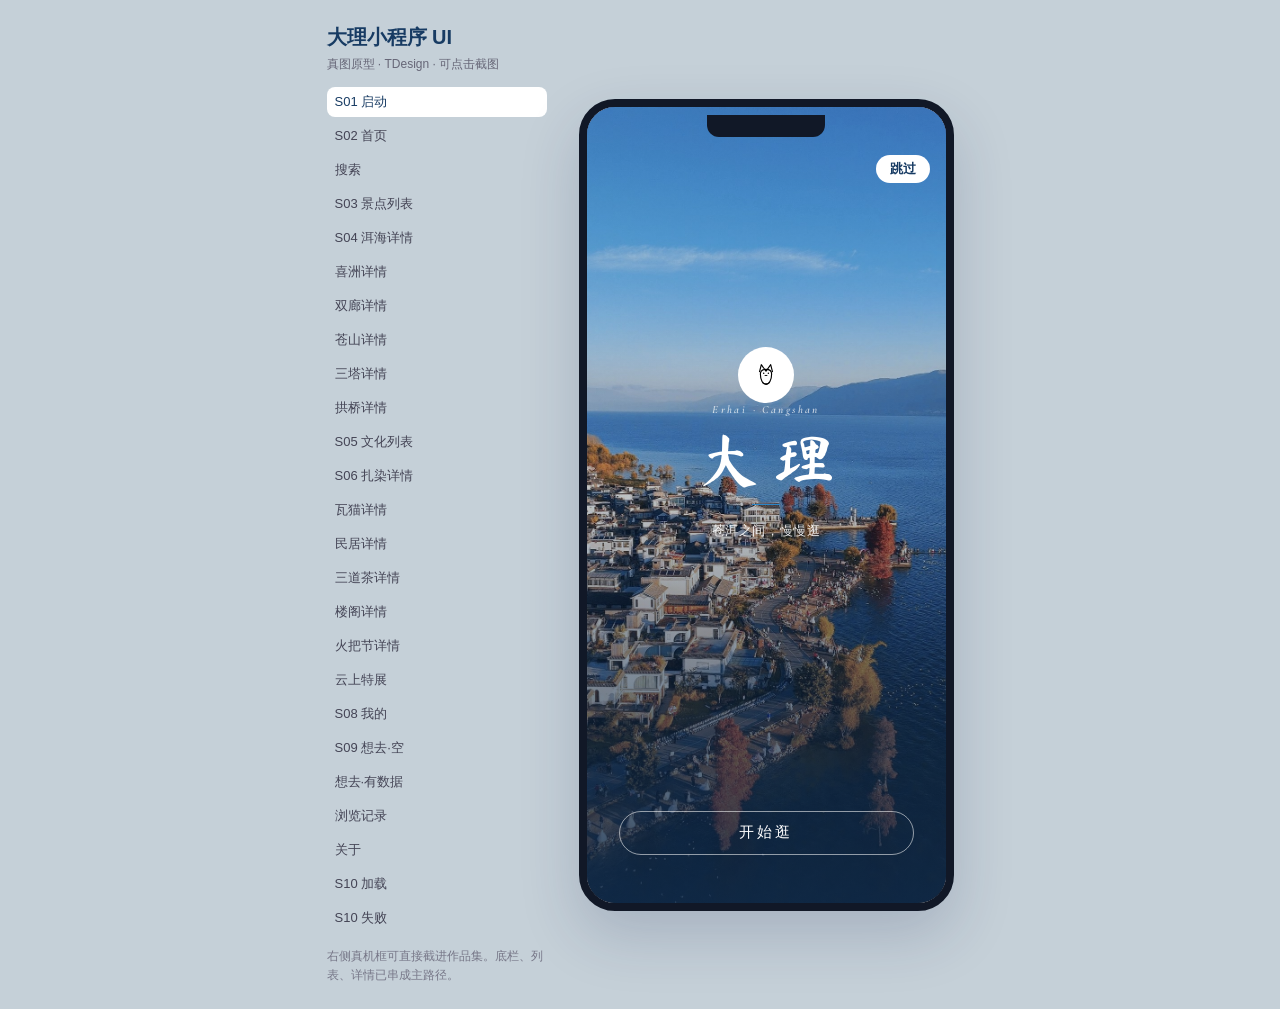
==== prototype/index.html @ 226e6554 "dali portfolio v2: indigo system + interactive prototype" ====
<!DOCTYPE html>
<html lang="zh-CN">
<head>
  <meta charset="UTF-8" />
  <meta name="viewport" content="width=device-width, initial-scale=1, maximum-scale=1" />
  <title>大理 · 文化信息体验</title>
  <link rel="preconnect" href="https://fonts.googleapis.com" />
  <link rel="preconnect" href="https://fonts.gstatic.com" crossorigin />
  <link href="https://fonts.googleapis.com/css2?family=Cormorant+Garamond:wght@500;600&family=Ma+Shan+Zheng&family=ZCOOL+XiaoWei&family=Noto+Serif+SC:wght@500;600;700;800&display=swap" rel="stylesheet" />
  <link rel="stylesheet" href="./styles.css" />
</head>
<body>
  <div class="stage">
    <aside class="legend">
      <h1>大理小程序 UI</h1>
      <p class="sub">真图原型 · TDesign · 可点击截图</p>
      <div class="nav-list" id="screen-nav"></div>
      <p class="hint">右侧真机框可直接截进作品集。底栏、列表、详情已串成主路径。</p>
    </aside>

    <div class="phone">
      <div class="notch"></div>

      <!-- S01 启动 -->
      <section class="screen splash no-tab" id="splash" data-name="S01 启动">
        <div class="splash-bg"><img src="./assets/hero-erhai-aerial.jpg" alt="" /></div>
        <div class="splash-top">
          <button class="skip" type="button" data-go="home">跳过</button>
        </div>
        <div class="splash-body">
          <div class="logo"><img src="./assets/wamao.svg" alt="" /></div>
          <em class="kicker">Erhai · Cangshan</em>
          <h2>大理</h2>
          <i class="rule"></i>
          <p>苍洱之间，慢慢逛</p>
        </div>
        <div class="splash-cta">
          <button class="btn-ghost" type="button" data-go="home">开始逛</button>
        </div>
      </section>

      <!-- S02 首页 -->
      <section class="screen" id="home" data-name="S02 首页">
        <div class="status light" style="position:absolute;left:0;right:0;z-index:6;color:#fff">9:41<span>▮▮▮</span></div>
        <header class="nav overlay home-nav">
          <div class="brand">
            <span class="mark" aria-hidden="true"><svg viewBox="0 0 32 32" fill="none" aria-hidden="true"><path d="M5 19.5 10.2 9.8 14.8 14.2 18.6 8.5 27 19.5" stroke="currentColor" stroke-width="1.65" stroke-linecap="round" stroke-linejoin="round"/><path d="M5 22.2c2.4-1.6 4.8-1.6 7.2 0s4.8 1.6 7.2 0 4.8-1.6 7.6 0" stroke="currentColor" stroke-width="1.35" stroke-linecap="round" opacity=".88"/><path d="M5 25.2c2.2-1.2 4.4-1.2 6.6 0s4.4 1.2 6.6 0 4.4-1.2 7.3 0" stroke="currentColor" stroke-width="1.2" stroke-linecap="round" opacity=".5"/></svg></span>
            <span class="brand-type"><b class="brand-wordmark">大理</b><em>DALI</em></span>
          </div>
          <button class="icon-btn" type="button" data-go="search" aria-label="搜索"><svg viewBox="0 0 24 24" fill="none" stroke="currentColor" stroke-width="1.6" stroke-linecap="round"><circle cx="11" cy="11" r="6.2"/><path d="m15.6 15.6 4.4 4.4"/><path d="M8.4 12.2c1.1-.7 2.3-.4 3.2.3"/></svg></button>
        </header>
        <div class="hero tall home-poster">
          <img src="./assets/hero-erhai-aerial.jpg" alt="航拍双廊：白墙村落伸进洱海，岸边是秋天的红杉" />
          <div class="poster-title">
            <span class="poster-slogan">风起的时候</span>
          </div>
        </div>
        <div class="home-board">
          <div class="entry-row">
            <button type="button" data-go="spots"><i aria-hidden="true">景</i><span><b>景点</b><small>去哪逛</small></span></button>
            <button type="button" data-go="culture"><i aria-hidden="true">文</i><span><b>文化</b><small>看懂，带走</small></span></button>
          </div>
          <div class="strip-head">
            <b>值得先看</b>
            <span data-go="exhibit" style="cursor:pointer">更多</span>
          </div>
          <div class="strip">
            <button class="strip-card is-exhibit" type="button" data-go="exhibit">
              <img src="./assets/exhibit-tower.jpg" alt="暮色里亮灯的古城楼阁" />
              <span><em>云上特展</em><b>云上大理城</b></span>
            </button>
            <button class="strip-card" type="button" data-go="spot-erhai">
              <img src="./assets/spot-erhai.jpg" alt="苍山下的洱海与白云" />
              <span><b>洱海</b><small>半日足够</small></span>
            </button>
            <button class="strip-card" type="button" data-go="spot-xizhou">
              <img src="./assets/spot-xizhou.jpg" alt="喜洲古镇街巷" />
              <span><b>喜洲</b><small>慢下来走</small></span>
            </button>
            <button class="strip-card" type="button" data-go="spot-shuanglang">
              <img src="./assets/spot-shuanglang.jpg" alt="双廊湖岸" />
              <span><b>双廊</b><small>岸边拍照</small></span>
            </button>
          </div>
        </div>
      </section>

      <!-- 搜索 -->
      <section class="screen no-tab" id="search" data-name="搜索">
        <div class="status">9:41<span>▮▮▮</span></div>
        <header class="nav">
          <button class="back" type="button" data-go="home"><svg viewBox="0 0 24 24" fill="none" stroke="currentColor" stroke-width="1.6" stroke-linecap="round" stroke-linejoin="round"><path d="M14.5 5.5 7 12l7.5 6.5"/><path d="M8 12h10" opacity=".35"/></svg></button>
          <div class="nav-title"><em>Search</em><b>搜索</b></div>
          <span class="nav-slot"></span>
        </header>
        <div class="search-box">
          <svg viewBox="0 0 24 24" fill="none" stroke="currentColor" stroke-width="1.6" width="18" height="18"><circle cx="11" cy="11" r="6.2"/><path d="m15.6 15.6 4.4 4.4"/></svg>
          <input id="search-input" type="search" placeholder="搜洱海、扎染、喜洲" />
        </div>
        <div class="list" id="search-result">
          <button class="row" type="button" data-go="spot-erhai">
            <img src="./assets/spot-erhai.jpg" alt="" />
            <div class="grow"><b>洱海</b><p>景点 · 半日足够</p></div>
            <span class="arrow">›</span>
          </button>
          <button class="row" type="button" data-go="spot-xizhou">
            <img src="./assets/spot-xizhou.jpg" alt="" />
            <div class="grow"><b>喜洲古镇</b><p>景点 · 慢逛</p></div>
            <span class="arrow">›</span>
          </button>
          <button class="row" type="button" data-go="culture-dye">
            <img src="./assets/craft-dye.jpg" alt="" />
            <div class="grow"><b>扎染</b><p>文化 · 可体验</p></div>
            <span class="arrow">›</span>
          </button>
          <button class="row" type="button" data-go="culture-wamao">
            <img src="./assets/craft-shelf.jpg" alt="" />
            <div class="grow"><b>瓦猫</b><p>文化 · 屋顶守护</p></div>
            <span class="arrow">›</span>
          </button>
          <button class="row" type="button" data-go="culture-tea">
            <img src="./assets/craft-tea.jpg" alt="" />
            <div class="grow"><b>三道茶</b><p>文化 · 一苦二甜</p></div>
            <span class="arrow">›</span>
          </button>
          <button class="row" type="button" data-go="spot-pagoda">
            <img src="./assets/spot-pagoda.jpg" alt="" />
            <div class="grow"><b>崇圣寺三塔</b><p>景点 · 半日</p></div>
            <span class="arrow">›</span>
          </button>
        </div>
      </section>

      <!-- S03 景点 -->
      <section class="screen" id="spots" data-name="S03 景点列表">
        <div class="status">9:41<span>▮▮▮</span></div>
        <header class="nav">
          <button class="back" type="button" data-go="home"><svg viewBox="0 0 24 24" fill="none" stroke="currentColor" stroke-width="1.6" stroke-linecap="round" stroke-linejoin="round"><path d="M14.5 5.5 7 12l7.5 6.5"/><path d="M8 12h10" opacity=".35"/></svg></button>
          <div class="nav-title"><b>景点</b></div>
          <span class="nav-slot"></span>
        </header>
        <button class="search" type="button" data-go="search">搜洱海、喜洲、双廊</button>
        <button class="spot-promo" type="button" data-go="spot-erhai">
          <img src="./assets/hero-erhai-aerial.jpg" alt="航拍洱海与岸上白墙" />
          <div>
            <small>第一次来</small>
            <b>先去才村看湖</b>
            <span>三四公里廊道，下午回古城</span>
          </div>
          <em>去看</em>
        </button>
        <div class="zone-head">
          <b>按片区看</b>
          <button type="button" id="zone-more">更多</button>
        </div>
        <div class="zone-row">
          <button class="zone-card" type="button" data-go="spot-erhai" style="--zone:#8eb3c8">
            <img src="./assets/hero-erhai-aerial.jpg" alt="东岸洱海" />
            <b>东岸</b>
          </button>
          <button class="zone-card" type="button" data-go="spot-xizhou" style="--zone:#c4b08f">
            <img src="./assets/spot-xizhou.jpg" alt="城北喜洲" />
            <b>城北</b>
          </button>
          <button class="zone-card" type="button" data-go="spot-pagoda" style="--zone:#a3b59a">
            <img src="./assets/spot-pagoda.jpg" alt="城西三塔" />
            <b>城西</b>
          </button>
          <button class="zone-card" type="button" data-go="spot-shuanglang" style="--zone:#8fb8b2">
            <img src="./assets/spot-shuanglang.jpg" alt="北段双廊" class="pos-r" />
            <b>北段</b>
          </button>
        </div>
        <div class="tags" data-filter="spots">
          <button class="on" type="button" data-tag="all">全部</button>
          <button type="button" data-tag="半日">半日</button>
          <button type="button" data-tag="湖岸">湖岸</button>
          <button type="button" data-tag="古镇">古镇</button>
          <button type="button" data-tag="第一次">第一次</button>
        </div>
        <p class="list-note">六处景点，右下角加号收进行程</p>
        <div class="place-list" id="spot-list">
          <article class="place" data-zone="east" data-tags="半日 湖岸 第一次">
            <button class="place-go" type="button" data-go="spot-erhai">
              <img src="./assets/hero-erhai-aerial.jpg" alt="航拍洱海与岸上白墙" />
              <div>
                <header>
                  <span class="mark" aria-hidden="true"><svg viewBox="0 0 24 24" fill="none" stroke="currentColor" stroke-width="1.8" stroke-linecap="round"><path d="M3 9.5c2.2 0 2.2-2.2 4.4-2.2S9.6 9.5 11.8 9.5s2.2-2.2 4.4-2.2 2.2 2.2 4.4 2.2"/><path d="M3 15.5c2.2 0 2.2-2.2 4.4-2.2s2.2 2.2 4.4 2.2 2.2-2.2 4.4-2.2 2.2 2.2 4.4 2.2"/></svg></span>
                  <b>洱海</b><em>首选</em>
                </header>
                <p>到才村看水色。廊道走三四公里就回。</p>
                <div class="place-meta"><span>3–4 小时</span><span>东岸</span></div>
              </div>
            </button>
            <button class="place-add" type="button" data-add="spot-erhai" aria-label="把洱海加入行程">+</button>
          </article>
          <article class="place" data-zone="north" data-tags="半日 古镇">
            <button class="place-go" type="button" data-go="spot-xizhou">
              <img src="./assets/spot-xizhou.jpg" alt="喜洲古镇街巷" />
              <div>
                <header>
                  <span class="mark" aria-hidden="true"><svg viewBox="0 0 24 24" fill="none" stroke="currentColor" stroke-width="1.8" stroke-linejoin="round" stroke-linecap="round"><path d="M4 11.5 12 5l8 6.5"/><path d="M7 10.8V19h10v-8.2"/></svg></span>
                  <b>喜洲古镇</b>
                </header>
                <p>院子和扎染都在市户街，村口坐小火车。</p>
                <div class="place-meta"><span>4 小时</span><span>城北</span></div>
              </div>
            </button>
            <button class="place-add" type="button" data-add="spot-xizhou" aria-label="把喜洲加入行程">+</button>
          </article>
          <article class="place" data-zone="far" data-tags="湖岸 古镇">
            <button class="place-go" type="button" data-go="spot-shuanglang">
              <img src="./assets/spot-shuanglang.jpg" alt="双廊湖岸" class="pos-r" />
              <div>
                <header>
                  <span class="mark" aria-hidden="true"><svg viewBox="0 0 24 24" fill="none" stroke="currentColor" stroke-width="1.8" stroke-linecap="round"><circle cx="15" cy="8" r="2.4"/><path d="M3 17.5c2.4-3.2 5.2-4.8 9-4.8s6.6 1.6 9 4.8"/></svg></span>
                  <b>双廊</b>
                </header>
                <p>村子贴着湖北段，从古城要单留车程。</p>
                <div class="place-meta"><span>3 小时</span><span>北段</span></div>
              </div>
            </button>
            <button class="place-add" type="button" data-add="spot-shuanglang" aria-label="把双廊加入行程">+</button>
          </article>
          <article class="place" data-zone="west" data-tags="半日 第一次">
            <button class="place-go" type="button" data-go="spot-pagoda">
              <img src="./assets/spot-pagoda.jpg" alt="崇圣寺三塔" />
              <div>
                <header>
                  <span class="mark" aria-hidden="true"><svg viewBox="0 0 24 24" fill="none" stroke="currentColor" stroke-width="1.8" stroke-linejoin="round" stroke-linecap="round"><path d="M12 3 7.5 8h9L12 3z"/><path d="M12 8 6 13h12L12 8z"/><path d="M12 13 4.5 18.5h15L12 13z"/><path d="M12 18.5V21"/></svg></span>
                  <b>崇圣寺三塔</b>
                </header>
                <p>远处看清三座塔即可，不必走完寺院。</p>
                <div class="place-meta"><span>1.5 小时</span><span>城西北</span></div>
              </div>
            </button>
            <button class="place-add" type="button" data-add="spot-pagoda" aria-label="把三塔加入行程">+</button>
          </article>
          <article class="place" data-zone="west" data-tags="半日">
            <button class="place-go" type="button" data-go="spot-cangshan">
              <img src="./assets/spot-cangshan.jpg" alt="苍山" class="pos-r" />
              <div>
                <header>
                  <span class="mark" aria-hidden="true"><svg viewBox="0 0 24 24" fill="none" stroke="currentColor" stroke-width="1.8" stroke-linejoin="round" stroke-linecap="round"><path d="m3 18 6.2-9 3.1 4.4L15.8 8 21 18H3z"/></svg></span>
                  <b>苍山</b>
                </header>
                <p>先在海边看山形，想上去再坐索道。</p>
                <div class="place-meta"><span>半天</span><span>城西</span></div>
              </div>
            </button>
            <button class="place-add" type="button" data-add="spot-cangshan" aria-label="把苍山加入行程">+</button>
          </article>
          <article class="place" data-zone="far" data-tags="湖岸">
            <button class="place-go" type="button" data-go="spot-bridge">
              <img src="./assets/spot-bridge.jpg" alt="湖上拱桥" />
              <div>
                <header>
                  <span class="mark" aria-hidden="true"><svg viewBox="0 0 24 24" fill="none" stroke="currentColor" stroke-width="1.8" stroke-linecap="round"><path d="M3 15.5c2.4-4 5.2-6 9-6s6.6 2 9 6"/><path d="M4 16.2h16M8 16.2V19M12 16.2V19M16 16.2V19"/></svg></span>
                  <b>湖上拱桥</b>
                </header>
                <p>双廊岸边的对称桥，拍完倒影就走。</p>
                <div class="place-meta"><span>30 分钟</span><span>跟双廊</span></div>
              </div>
            </button>
            <button class="place-add" type="button" data-add="spot-bridge" aria-label="把拱桥加入行程">+</button>
          </article>
        </div>
        <div class="also">
          <p>不只是景点</p>
          <div>
            <button type="button" data-go="culture-dye">
              <img src="./assets/craft-dye.jpg" alt="" />
              <b>扎染</b>
              <span>文化 · 可体验</span>
            </button>
            <button type="button" data-go="exhibit">
              <img src="./assets/exhibit-tower.jpg" alt="" />
              <b>云上大理城</b>
              <span>特展 · 先看气质</span>
            </button>
          </div>
        </div>
      </section>

      <!-- S04 洱海详情 -->
      <section class="screen no-tab spot-page" id="spot-erhai" data-name="S04 洱海详情">
        <div class="status light" style="position:absolute;left:0;right:0;z-index:6;color:#fff">9:41<span>▮▮▮</span></div>
        <header class="nav overlay spot-nav">
          <button class="back" type="button" data-go="spots"><svg viewBox="0 0 24 24" fill="none" stroke="currentColor" stroke-width="1.6" stroke-linecap="round" stroke-linejoin="round"><path d="M14.5 5.5 7 12l7.5 6.5"/><path d="M8 12h10" opacity=".35"/></svg></button>
          <span class="spot-actions">
            <button class="icon-btn" type="button" aria-label="分享"><svg viewBox="0 0 24 24" fill="none" stroke="currentColor" stroke-width="1.55" stroke-linecap="round"><circle cx="18" cy="5.5" r="2.2"/><circle cx="6" cy="12" r="2.2"/><circle cx="18" cy="18.5" r="2.2"/><path d="m8 10.8 6.2-3.4M8 13.2l6.2 3.4"/></svg></button>
            <button class="icon-btn fav-btn" type="button" data-fav="洱海" aria-label="收藏"><svg viewBox="0 0 24 24" fill="none" stroke="currentColor" stroke-width="1.55" stroke-linejoin="round"><path d="M12 19.4S5 14.2 5 9.8A3.8 3.8 0 0 1 12 8a3.8 3.8 0 0 1 7 1.8c0 4.4-7 9.6-7 9.6z"/></svg></button>
          </span>
        </header>
        <div class="spot-cover">
          <img src="./assets/hero-erhai-aerial.jpg" alt="航拍洱海：白墙村子伸进湖里" />
        </div>
        <div class="spot-sheet">
          <div class="spot-head">
            <h1>洱海</h1>
            <p>第一次来，用半天把这片湖看懂，不必骑完全圈。</p>
            <div class="mini"><em>半日</em><em>湖岸</em><em>新手友好</em></div>
          </div>
          <div class="facts">
            <div><small>建议时长</small><b>3–4 小时</b></div>
            <div><small>怎么去</small><b>东门 20 分钟</b></div>
            <div><small>适合</small><b>第一次来</b></div>
          </div>
          <section class="spot-block">
            <h2>可以这样逛</h2>
            <ol class="route">
              <li><i>1</i><div><b>先到岸边看水色</b><span>才村或龙龛都行，到了先站 10 分钟，别急着骑行。</span></div></li>
              <li><i>2</i><div><b>沿生态廊道走一段</b><span>走 3–4 公里足够。全湖一圈要一天，第一次来不划算。</span></div></li>
              <li><i>3</i><div><b>下午回古城吃饭</b><span>西边看山、东边看湖，选一边即可。</span></div></li>
            </ol>
          </section>
          <section class="spot-block">
            <h2>现场</h2>
            <div class="pics">
              <img src="./assets/spot-erhai.jpg" alt="洱海与白云" />
              <img src="./assets/spot-bridge.jpg" alt="湖上拱桥" />
              <img src="./assets/hero-erhai.jpg" alt="洱海岸线" />
            </div>
          </section>
          <section class="spot-block">
            <h2>接下来去</h2>
            <div class="related">
              <button type="button" data-go="spot-shuanglang"><img src="./assets/spot-shuanglang.jpg" alt="" /><b>双廊</b><small>拍照、贴湖的村子</small></button>
              <button type="button" data-go="spot-xizhou"><img src="./assets/spot-xizhou.jpg" alt="" /><b>喜洲</b><small>慢半日看民居</small></button>
            </div>
          </section>
        </div>
        <div class="spot-dock">
          <button class="btn-primary add-fav" type="button" data-fav="洱海">加入想去</button>
        </div>
      </section>

      <section class="screen no-tab spot-page" id="spot-xizhou" data-name="喜洲详情">
        <div class="status light" style="position:absolute;left:0;right:0;z-index:6;color:#fff">9:41<span>▮▮▮</span></div>
        <header class="nav overlay spot-nav">
          <button class="back" type="button" data-go="spots"><svg viewBox="0 0 24 24" fill="none" stroke="currentColor" stroke-width="1.6" stroke-linecap="round" stroke-linejoin="round"><path d="M14.5 5.5 7 12l7.5 6.5"/><path d="M8 12h10" opacity=".35"/></svg></button>
          <span class="spot-actions">
            <button class="icon-btn" type="button" aria-label="分享"><svg viewBox="0 0 24 24" fill="none" stroke="currentColor" stroke-width="1.55" stroke-linecap="round"><circle cx="18" cy="5.5" r="2.2"/><circle cx="6" cy="12" r="2.2"/><circle cx="18" cy="18.5" r="2.2"/><path d="m8 10.8 6.2-3.4M8 13.2l6.2 3.4"/></svg></button>
            <button class="icon-btn fav-btn" type="button" data-fav="喜洲古镇" aria-label="收藏"><svg viewBox="0 0 24 24" fill="none" stroke="currentColor" stroke-width="1.55" stroke-linejoin="round"><path d="M12 19.4S5 14.2 5 9.8A3.8 3.8 0 0 1 12 8a3.8 3.8 0 0 1 7 1.8c0 4.4-7 9.6-7 9.6z"/></svg></button>
          </span>
        </header>
        <div class="spot-cover">
          <img src="./assets/spot-xizhou.jpg" alt="喜洲古镇" />
        </div>
        <div class="spot-sheet">
          <div class="spot-head">
            <h1>喜洲古镇</h1>
            <p>看白族院子和扎染，中午可以坐下来喝杯三道茶。</p>
            <div class="mini"><em>古镇</em><em>半天</em><em>慢逛</em></div>
          </div>
          <div class="facts">
            <div><small>建议时长</small><b>4 小时</b></div>
            <div><small>怎么去</small><b>古城约 40 分钟</b></div>
            <div><small>适合</small><b>看当地生活</b></div>
          </div>
          <section class="spot-block">
            <h2>可以这样逛</h2>
            <ol class="route">
              <li><i>1</i><div><b>严家大院看民居</b><span>三坊一照壁进院子里看，比在街上拍墙有用。</span></div></li>
              <li><i>2</i><div><b>转进作坊看扎染</b><span>能看见蓝白怎么一层层浸出来，不必报整日体验。</span></div></li>
              <li><i>3</i><div><b>田园小火车绕一圈</b><span>坐 20 分钟看田和村子，当作收尾。</span></div></li>
            </ol>
          </section>
          <section class="spot-block">
            <h2>现场</h2>
            <div class="pics">
              <img src="./assets/culture-town.jpg" alt="" />
              <img src="./assets/culture-room.jpg" alt="" />
              <img src="./assets/craft-dye.jpg" alt="" />
            </div>
          </section>
          <section class="spot-block">
            <h2>接下来去</h2>
            <div class="related">
              <button type="button" data-go="spot-erhai"><img src="./assets/hero-erhai-aerial.jpg" alt="" /><b>洱海</b><small>回城路上可停</small></button>
              <button type="button" data-go="spot-pagoda"><img src="./assets/spot-pagoda.jpg" alt="" /><b>三塔</b><small>古城标志</small></button>
            </div>
          </section>
        </div>
        <div class="spot-dock">
          <button class="btn-primary add-fav" type="button" data-fav="喜洲古镇">加入想去</button>
        </div>
      </section>

      <section class="screen no-tab spot-page" id="spot-shuanglang" data-name="双廊详情">
        <div class="status light" style="position:absolute;left:0;right:0;z-index:6;color:#fff">9:41<span>▮▮▮</span></div>
        <header class="nav overlay spot-nav">
          <button class="back" type="button" data-go="spots"><svg viewBox="0 0 24 24" fill="none" stroke="currentColor" stroke-width="1.6" stroke-linecap="round" stroke-linejoin="round"><path d="M14.5 5.5 7 12l7.5 6.5"/><path d="M8 12h10" opacity=".35"/></svg></button>
          <span class="spot-actions">
            <button class="icon-btn" type="button" aria-label="分享"><svg viewBox="0 0 24 24" fill="none" stroke="currentColor" stroke-width="1.55" stroke-linecap="round"><circle cx="18" cy="5.5" r="2.2"/><circle cx="6" cy="12" r="2.2"/><circle cx="18" cy="18.5" r="2.2"/><path d="m8 10.8 6.2-3.4M8 13.2l6.2 3.4"/></svg></button>
            <button class="icon-btn fav-btn" type="button" data-fav="双廊" aria-label="收藏"><svg viewBox="0 0 24 24" fill="none" stroke="currentColor" stroke-width="1.55" stroke-linejoin="round"><path d="M12 19.4S5 14.2 5 9.8A3.8 3.8 0 0 1 12 8a3.8 3.8 0 0 1 7 1.8c0 4.4-7 9.6-7 9.6z"/></svg></button>
          </span>
        </header>
        <div class="spot-cover">
          <img src="./assets/spot-shuanglang.jpg" alt="双廊" class="pos-r" />
        </div>
        <div class="spot-sheet">
          <div class="spot-head">
            <h1>双廊</h1>
            <p>村子贴着湖岸长，适合慢慢拍，车程要单独留出来。</p>
            <div class="mini"><em>湖岸</em><em>拍照</em><em>半日含车</em></div>
          </div>
          <div class="facts">
            <div><small>建议时长</small><b>3 小时</b></div>
            <div><small>怎么去</small><b>环海东路</b></div>
            <div><small>适合</small><b>拍海景</b></div>
          </div>
          <section class="spot-block">
            <h2>可以这样逛</h2>
            <ol class="route">
              <li><i>1</i><div><b>南门码头下看湖</b><span>先确认水色和风，再决定往北走多远。</span></div></li>
              <li><i>2</i><div><b>沿岸走到玉几岛一带</b><span>白墙、栈道、远山叠在一条线上，是主要拍照段。</span></div></li>
              <li><i>3</i><div><b>拱桥打卡后返程</b><span>不必住下来。当天来回，和洱海不要排在同一上午。</span></div></li>
            </ol>
          </section>
          <section class="spot-block">
            <h2>现场</h2>
            <div class="pics">
              <img src="./assets/hero-erhai-aerial.jpg" alt="" />
              <img src="./assets/spot-bridge.jpg" alt="" />
              <img src="./assets/spot-shuanglang.jpg" alt="" />
            </div>
          </section>
          <section class="spot-block">
            <h2>接下来去</h2>
            <div class="related">
              <button type="button" data-go="spot-bridge"><img src="./assets/spot-bridge.jpg" alt="" /><b>湖上拱桥</b><small>顺路 30 分钟</small></button>
              <button type="button" data-go="spot-erhai"><img src="./assets/hero-erhai-aerial.jpg" alt="" /><b>洱海</b><small>西岸看山</small></button>
            </div>
          </section>
        </div>
        <div class="spot-dock">
          <button class="btn-primary add-fav" type="button" data-fav="双廊">加入想去</button>
        </div>
      </section>

      <section class="screen no-tab spot-page" id="spot-cangshan" data-name="苍山详情">
        <div class="status light" style="position:absolute;left:0;right:0;z-index:6;color:#fff">9:41<span>▮▮▮</span></div>
        <header class="nav overlay spot-nav">
          <button class="back" type="button" data-go="spots"><svg viewBox="0 0 24 24" fill="none" stroke="currentColor" stroke-width="1.6" stroke-linecap="round" stroke-linejoin="round"><path d="M14.5 5.5 7 12l7.5 6.5"/><path d="M8 12h10" opacity=".35"/></svg></button>
          <span class="spot-actions">
            <button class="icon-btn" type="button" aria-label="分享"><svg viewBox="0 0 24 24" fill="none" stroke="currentColor" stroke-width="1.55" stroke-linecap="round"><circle cx="18" cy="5.5" r="2.2"/><circle cx="6" cy="12" r="2.2"/><circle cx="18" cy="18.5" r="2.2"/><path d="m8 10.8 6.2-3.4M8 13.2l6.2 3.4"/></svg></button>
            <button class="icon-btn fav-btn" type="button" data-fav="苍山" aria-label="收藏"><svg viewBox="0 0 24 24" fill="none" stroke="currentColor" stroke-width="1.55" stroke-linejoin="round"><path d="M12 19.4S5 14.2 5 9.8A3.8 3.8 0 0 1 12 8a3.8 3.8 0 0 1 7 1.8c0 4.4-7 9.6-7 9.6z"/></svg></button>
          </span>
        </header>
        <div class="spot-cover">
          <img src="./assets/spot-cangshan.jpg" alt="苍山" class="pos-r" />
        </div>
        <div class="spot-sheet">
          <div class="spot-head">
            <h1>苍山</h1>
            <p>雪线落在湖对面。第一次来，海边看山通常比上山更值。</p>
            <div class="mini"><em>看山</em><em>半天+</em></div>
          </div>
          <div class="facts">
            <div><small>建议时长</small><b>半天到一天</b></div>
            <div><small>怎么去</small><b>城西索道</b></div>
            <div><small>适合</small><b>有体力再上</b></div>
          </div>
          <section class="spot-block">
            <h2>可以这样逛</h2>
            <ol class="route">
              <li><i>1</i><div><b>先在洱海西岸看山</b><span>确认当天有没有云。云封顶时不必硬上。</span></div></li>
              <li><i>2</i><div><b>再决定要不要坐索道</b><span>感通索道半日足够。徒步洗马潭要一整天。</span></div></li>
              <li><i>3</i><div><b>下午下山回城</b><span>别和双廊排同一天，车程会把行程吃掉。</span></div></li>
            </ol>
          </section>
          <section class="spot-block">
            <h2>接下来去</h2>
            <div class="related">
              <button type="button" data-go="spot-erhai"><img src="./assets/hero-erhai-aerial.jpg" alt="" /><b>洱海</b><small>山下看倒影</small></button>
              <button type="button" data-go="spot-pagoda"><img src="./assets/spot-pagoda.jpg" alt="" /><b>三塔</b><small>回城可停</small></button>
            </div>
          </section>
        </div>
        <div class="spot-dock">
          <button class="btn-primary add-fav" type="button" data-fav="苍山">加入想去</button>
        </div>
      </section>

      <section class="screen no-tab spot-page" id="spot-pagoda" data-name="三塔详情">
        <div class="status light" style="position:absolute;left:0;right:0;z-index:6;color:#fff">9:41<span>▮▮▮</span></div>
        <header class="nav overlay spot-nav">
          <button class="back" type="button" data-go="spots"><svg viewBox="0 0 24 24" fill="none" stroke="currentColor" stroke-width="1.6" stroke-linecap="round" stroke-linejoin="round"><path d="M14.5 5.5 7 12l7.5 6.5"/><path d="M8 12h10" opacity=".35"/></svg></button>
          <span class="spot-actions">
            <button class="icon-btn" type="button" aria-label="分享"><svg viewBox="0 0 24 24" fill="none" stroke="currentColor" stroke-width="1.55" stroke-linecap="round"><circle cx="18" cy="5.5" r="2.2"/><circle cx="6" cy="12" r="2.2"/><circle cx="18" cy="18.5" r="2.2"/><path d="m8 10.8 6.2-3.4M8 13.2l6.2 3.4"/></svg></button>
            <button class="icon-btn fav-btn" type="button" data-fav="崇圣寺三塔" aria-label="收藏"><svg viewBox="0 0 24 24" fill="none" stroke="currentColor" stroke-width="1.55" stroke-linejoin="round"><path d="M12 19.4S5 14.2 5 9.8A3.8 3.8 0 0 1 12 8a3.8 3.8 0 0 1 7 1.8c0 4.4-7 9.6-7 9.6z"/></svg></button>
          </span>
        </header>
        <div class="spot-cover">
          <img src="./assets/spot-pagoda.jpg" alt="崇圣寺三塔" />
        </div>
        <div class="spot-sheet">
          <div class="spot-head">
            <h1>崇圣寺三塔</h1>
            <p>大理的天际线。不用走完全寺，把三座塔的比例看清即可。</p>
            <div class="mini"><em>古城</em><em>半日</em><em>标志</em></div>
          </div>
          <div class="facts">
            <div><small>建议时长</small><b>1.5–2 小时</b></div>
            <div><small>怎么去</small><b>城西北可到</b></div>
            <div><small>适合</small><b>看标志建筑</b></div>
          </div>
          <section class="spot-block">
            <h2>可以这样逛</h2>
            <ol class="route">
              <li><i>1</i><div><b>先在门外看全景</b><span>三塔和苍山叠在一起，是最清楚的构图。</span></div></li>
              <li><i>2</i><div><b>进寺走到主塔前</b><span>不用逐殿转。主塔前站 15 分钟够用。</span></div></li>
              <li><i>3</i><div><b>出寺回古城</b><span>和喜洲不要排同一上午，会赶。</span></div></li>
            </ol>
          </section>
          <section class="spot-block">
            <h2>现场</h2>
            <div class="pics">
              <img src="./assets/spot-pagoda.jpg" alt="" />
              <img src="./assets/culture-temple.jpg" alt="" />
              <img src="./assets/exhibit-tower.jpg" alt="" />
            </div>
          </section>
          <section class="spot-block">
            <h2>接下来去</h2>
            <div class="related">
              <button type="button" data-go="spot-xizhou"><img src="./assets/spot-xizhou.jpg" alt="" /><b>喜洲</b><small>往北看民居</small></button>
              <button type="button" data-go="spot-erhai"><img src="./assets/hero-erhai-aerial.jpg" alt="" /><b>洱海</b><small>出城看湖</small></button>
            </div>
          </section>
        </div>
        <div class="spot-dock">
          <button class="btn-primary add-fav" type="button" data-fav="崇圣寺三塔">加入想去</button>
        </div>
      </section>

      <section class="screen no-tab spot-page" id="spot-bridge" data-name="拱桥详情">
        <div class="status light" style="position:absolute;left:0;right:0;z-index:6;color:#fff">9:41<span>▮▮▮</span></div>
        <header class="nav overlay spot-nav">
          <button class="back" type="button" data-go="spots"><svg viewBox="0 0 24 24" fill="none" stroke="currentColor" stroke-width="1.6" stroke-linecap="round" stroke-linejoin="round"><path d="M14.5 5.5 7 12l7.5 6.5"/><path d="M8 12h10" opacity=".35"/></svg></button>
          <span class="spot-actions">
            <button class="icon-btn" type="button" aria-label="分享"><svg viewBox="0 0 24 24" fill="none" stroke="currentColor" stroke-width="1.55" stroke-linecap="round"><circle cx="18" cy="5.5" r="2.2"/><circle cx="6" cy="12" r="2.2"/><circle cx="18" cy="18.5" r="2.2"/><path d="m8 10.8 6.2-3.4M8 13.2l6.2 3.4"/></svg></button>
            <button class="icon-btn fav-btn" type="button" data-fav="湖上拱桥" aria-label="收藏"><svg viewBox="0 0 24 24" fill="none" stroke="currentColor" stroke-width="1.55" stroke-linejoin="round"><path d="M12 19.4S5 14.2 5 9.8A3.8 3.8 0 0 1 12 8a3.8 3.8 0 0 1 7 1.8c0 4.4-7 9.6-7 9.6z"/></svg></button>
          </span>
        </header>
        <div class="spot-cover">
          <img src="./assets/spot-bridge.jpg" alt="湖上拱桥" />
        </div>
        <div class="spot-sheet">
          <div class="spot-head">
            <h1>湖上拱桥</h1>
            <p>双廊岸边的打卡点。拍完对称倒影就可以走，不必单独排半天。</p>
            <div class="mini"><em>顺路</em><em>拍照</em><em>30 分钟</em></div>
          </div>
          <div class="facts">
            <div><small>建议时长</small><b>30 分钟</b></div>
            <div><small>怎么去</small><b>并进双廊</b></div>
            <div><small>适合</small><b>拍干净构图</b></div>
          </div>
          <section class="spot-block">
            <h2>可以这样逛</h2>
            <ol class="route">
              <li><i>1</i><div><b>桥头看倒影</b><span>无风时最清楚。有风就换角度，不必等。</span></div></li>
              <li><i>2</i><div><b>走上桥面转身拍村子</b><span>白墙和湖在同一条线上。</span></div></li>
              <li><i>3</i><div><b>接着走双廊岸线</b><span>这是双廊的一站，不是独立景点。</span></div></li>
            </ol>
          </section>
          <section class="spot-block">
            <h2>接下来去</h2>
            <div class="related">
              <button type="button" data-go="spot-shuanglang"><img src="./assets/spot-shuanglang.jpg" alt="" /><b>双廊</b><small>把岸线走完</small></button>
              <button type="button" data-go="spot-erhai"><img src="./assets/hero-erhai-aerial.jpg" alt="" /><b>洱海</b><small>回程看西岸</small></button>
            </div>
          </section>
        </div>
        <div class="spot-dock">
          <button class="btn-primary add-fav" type="button" data-fav="湖上拱桥">加入想去</button>
        </div>
      </section>
      <!-- S05 文化 -->
      <section class="screen" id="culture" data-name="S05 文化列表">
        <div class="status">9:41<span>▮▮▮</span></div>
        <header class="nav">
          <button class="back" type="button" data-go="home"><svg viewBox="0 0 24 24" fill="none" stroke="currentColor" stroke-width="1.6" stroke-linecap="round" stroke-linejoin="round"><path d="M14.5 5.5 7 12l7.5 6.5"/><path d="M8 12h10" opacity=".35"/></svg></button>
          <div class="nav-title"><b>文化</b></div>
          <span class="nav-slot"></span>
        </header>
        <button class="search" type="button" data-go="search">搜扎染、白族、节庆</button>
        <button class="spot-promo cult-promo" type="button" data-go="culture-dye">
          <img src="./assets/craft-dye.jpg" alt="扎染布面" class="pos-r" />
          <div>
            <small>先看懂一件</small>
            <b>扎染</b>
            <span>蓝白是浸出来的，一小时能遇见</span>
          </div>
          <em>去看</em>
        </button>
        <div class="meet">
          <div class="zone-head">
            <b>在哪遇见</b>
          </div>
          <div class="zone-row">
            <button class="zone-card" type="button" data-go="spot-xizhou" style="--zone:#c4b08f">
              <img src="./assets/spot-xizhou.jpg" alt="喜洲" />
              <b>喜洲</b>
            </button>
            <button class="zone-card" type="button" data-go="culture-dye" style="--zone:#6d82a8">
              <img src="./assets/craft-cloth.jpg" alt="周城扎染" />
              <b>周城</b>
            </button>
            <button class="zone-card" type="button" data-go="culture-tower" style="--zone:#a3b59a">
              <img src="./assets/culture-temple.jpg" alt="大理古城" />
              <b>古城</b>
            </button>
          </div>
        </div>
        <div class="tags" data-filter="culture">
          <button class="on" type="button" data-tag="all">全部</button>
          <button type="button" data-tag="工艺">工艺</button>
          <button type="button" data-tag="民俗">民俗</button>
          <button type="button" data-tag="饮食">饮食</button>
        </div>
        <p class="list-note">点加号收进体验单，再按地点排</p>
        <div class="cult-list">
          <article class="cult" data-kind="craft" data-tags="工艺">
            <button class="cult-go" type="button" data-go="culture-dye">
              <span class="cult-thumb"><img src="./assets/craft-dye.jpg" alt="扎染" /></span>
              <div>
                <header><b>扎染</b></header>
                <p>蓝从板蓝根里浸出来。喜洲或周城，一小时够。</p>
                <div class="place-meta"><span>1 小时</span><span>喜洲、周城</span></div>
              </div>
            </button>
            <button class="cult-add" type="button" data-cult-add="culture-dye" aria-label="把扎染加入体验">+</button>
          </article>
          <article class="cult" data-kind="folk" data-tags="民俗">
            <button class="cult-go" type="button" data-go="culture-wamao">
              <span class="cult-thumb"><img src="./assets/craft-shelf.jpg" alt="瓦猫" /></span>
              <div>
                <header><b>瓦猫</b></header>
                <p>蹲在屋脊上。路过抬头就能看见。</p>
                <div class="place-meta"><span>路过</span><span>喜洲、古城</span></div>
              </div>
            </button>
            <button class="cult-add" type="button" data-cult-add="culture-wamao" aria-label="把瓦猫加入体验">+</button>
          </article>
          <article class="cult" data-kind="folk" data-tags="民俗">
            <button class="cult-go" type="button" data-go="culture-house">
              <span class="cult-thumb"><img src="./assets/culture-town.jpg" alt="白族民居" /></span>
              <div>
                <header><b>白族民居</b></header>
                <p>三坊一照壁。喜洲严家大院最完整。</p>
                <div class="place-meta"><span>2 小时</span><span>喜洲</span></div>
              </div>
            </button>
            <button class="cult-add" type="button" data-cult-add="culture-house" aria-label="把民居加入体验">+</button>
          </article>
          <article class="cult" data-kind="food" data-tags="饮食">
            <button class="cult-go" type="button" data-go="culture-tea">
              <span class="cult-thumb"><img src="./assets/craft-tea.jpg" alt="三道茶" /></span>
              <div>
                <header><b>三道茶</b></header>
                <p>苦、甜、回味三杯。坐下来喝完即可。</p>
                <div class="place-meta"><span>40 分钟</span><span>喜洲、古城</span></div>
              </div>
            </button>
            <button class="cult-add" type="button" data-cult-add="culture-tea" aria-label="把三道茶加入体验">+</button>
          </article>
          <article class="cult" data-kind="feast" data-tags="民俗">
            <button class="cult-go" type="button" data-go="culture-fire">
              <span class="cult-thumb"><img src="./assets/craft-fire.jpg" alt="火把节" /></span>
              <div>
                <header><b>火把节</b></header>
                <p>夜里围着火走一圈。古城和喜洲都有。</p>
                <div class="place-meta"><span>晚上</span><span>古城、喜洲</span></div>
              </div>
            </button>
            <button class="cult-add" type="button" data-cult-add="culture-fire" aria-label="把火把节加入体验">+</button>
          </article>
          <article class="cult" data-kind="folk" data-tags="民俗">
            <button class="cult-go" type="button" data-go="culture-tower">
              <span class="cult-thumb"><img src="./assets/culture-temple.jpg" alt="古城楼阁" /></span>
              <div>
                <header><b>古城楼阁</b></header>
                <p>先看飞檐和远山的比例，不必认全名字。</p>
                <div class="place-meta"><span>路过</span><span>古城</span></div>
              </div>
            </button>
            <button class="cult-add" type="button" data-cult-add="culture-tower" aria-label="把楼阁加入体验">+</button>
          </article>
        </div>
      </section>

      <!-- S06 扎染详情 -->
      <section class="screen no-tab culture-page dye-page" id="culture-dye" data-name="S06 扎染详情">
        <div class="status light" style="position:absolute;left:0;right:0;z-index:6;color:#fff">9:41<span>▮▮▮</span></div>
        <header class="nav overlay spot-nav">
          <button class="back" type="button" data-go="culture"><svg viewBox="0 0 24 24" fill="none" stroke="currentColor" stroke-width="1.6" stroke-linecap="round" stroke-linejoin="round"><path d="M14.5 5.5 7 12l7.5 6.5"/><path d="M8 12h10" opacity=".35"/></svg></button>
          <span class="nav-slot"></span>
          <span class="nav-slot"></span>
        </header>
        <div class="cover">
          <img src="./assets/craft-dye.jpg" alt="扎染布面" />
          <div class="cover-copy"><em>ZHOU CHENG</em><strong>扎染</strong></div>
        </div>
        <div class="sheet">
          <div class="mini"><em>工艺</em><em>可体验</em><em>周城</em></div>
          <p class="intro">大理扎染以周城最完整。白不是画剩的空，是线缝死、靛泥浸不进去的地方；蓝也不是涂上去，是板蓝根缸里一遍遍浸、提出来氧化变深。</p>
          <p class="cult-quote">看布先找白，再数蓝有几层。</p>
          <div class="pics">
            <img src="./assets/craft-dye.jpg" alt="架上的扎染布" />
            <img src="./assets/craft-cloth.jpg" alt="风里的蓝布" />
            <img src="./assets/hero-tiedye.jpg" alt="扎染纹样特写" />
          </div>
          <div class="cells inset">
            <div><span>看过程</span><b>周城作坊、染缸</b></div>
            <div><span>上手做</span><b>喜洲手作店更方便</b></div>
            <div><span>停留</span><b>看 20 分钟 · 做一块约 1 小时</b></div>
          </div>
          <h4>一块布认这三处</h4>
          <div class="keys dye-keys">
            <article><b>白</b><p>缝、绑、结挡住的位置。拆线后才露出来，不是颜料留白。</p></article>
            <article><b>层</b><p>浅蓝到深蓝是浸的次数。提出来见空气，才会慢慢变蓝。</p></article>
            <article><b>形</b><p>蝴蝶、几何、山水纹，都从折叠来。先看折痕，再看图案。</p></article>
          </div>
          <h4>一小时可以做什么</h4>
          <ol class="route">
            <li><i>1</i><div><b>只做方巾或手帕</b><span>不要一上来做桌布。小块才能在一小时里浸完、拆线。</span></div></li>
            <li><i>2</i><div><b>跟师傅走一遍针法</b><span>常见是缝、绑两种。缝住的地方浸不进色，这就是白。</span></div></li>
            <li><i>3</i><div><b>浸靛、提出、见空气</b><span>出缸时往往还是绿黄，挂着氧化才转蓝。湿着带走也行，回家阴干。</span></div></li>
          </ol>
          <h4>去周城还是喜洲</h4>
          <div class="where-two">
            <button type="button" data-go="culture-dye">
              <img src="./assets/craft-cloth.jpg" alt="周城" />
              <b>周城</b>
              <span>作坊密，能看到整匹布和染缸。想看过程来这里。</span>
            </button>
            <button type="button" data-go="spot-xizhou">
              <img src="./assets/spot-xizhou.jpg" alt="喜洲" />
              <b>喜洲</b>
              <span>跟民居、三道茶同一条线。第一次、时间紧更合适。</span>
            </button>
          </div>
          <h4>怎么带走</h4>
          <ol class="route">
            <li><i>1</i><div><b>只叠方巾或手帕</b><span>对光能看见针眼，才是手作。湿着阴干，不要暴晒。</span></div></li>
          </ol>
          <h4>看完可以继续</h4>
          <div class="related">
            <button type="button" data-go="spot-xizhou">
              <img src="./assets/spot-xizhou.jpg" alt="" /><b>喜洲古镇</b>
            </button>
            <button type="button" data-go="culture-house">
              <img src="./assets/culture-town.jpg" alt="" /><b>白族民居</b>
            </button>
          </div>
          <div class="spot-dock">
            <button class="btn-light" type="button" data-go="spot-xizhou">去喜洲</button>
            <button class="btn-primary" type="button" data-cult-add="culture-dye">加入体验</button>
          </div>
        </div>
      </section>

      <section class="screen no-tab culture-page" id="culture-wamao" data-name="瓦猫详情">
        <div class="status light" style="position:absolute;left:0;right:0;z-index:6;color:#fff">9:41<span>▮▮▮</span></div>
        <header class="nav overlay spot-nav">
          <button class="back" type="button" data-go="culture"><svg viewBox="0 0 24 24" fill="none" stroke="currentColor" stroke-width="1.6" stroke-linecap="round" stroke-linejoin="round"><path d="M14.5 5.5 7 12l7.5 6.5"/><path d="M8 12h10" opacity=".35"/></svg></button>
          <span class="nav-slot"></span>
          <span class="nav-slot"></span>
        </header>
        <div class="cover">
          <img src="./assets/craft-shelf.jpg" alt="瓦猫小偶" />
          <div class="cover-copy"><em>ROOF</em><strong>瓦猫</strong></div>
        </div>
        <div class="sheet">
          <div class="mini"><em>民俗</em><em>路过即可</em></div>
          <p class="intro">瓦猫蹲在白族房子的正脊上，开口朝外。不是院子里的摆件，是屋脊上的守护。没有屋脊实拍时，用货架小偶对图，不拿别的兽形来冒充。</p>
          <p class="cult-quote">先抬头看脊，再进店里认小偶。</p>
          <div class="pics">
            <img src="./assets/craft-shelf.jpg" alt="瓦猫小偶" />
            <img src="./assets/culture-temple.jpg" alt="屋脊与飞檐" />
            <img src="./assets/culture-town.jpg" alt="古城街巷" />
          </div>
          <div class="cells inset">
            <div><span>认它</span><b>正脊、开口、蹲姿</b></div>
            <div><span>在哪遇得到</span><b>喜洲民居、古城老屋</b></div>
            <div><span>停留</span><b>路过抬头 10 秒</b></div>
          </div>
          <h4>路过认这三处</h4>
          <div class="keys cult-keys">
            <article><b>脊</b><p>在屋脊正中，不在门墩、不在院子。找不到脊，就还没看见它。</p></article>
            <article><b>口</b><p>嘴是张开的。民间说法是吞灾、镇火，不要把它当成装饰猫。</p></article>
            <article><b>偶</b><p>店里的是缩小的手作。买之前先对照屋脊上的那一只。</p></article>
          </div>
          <h4>怎么看</h4>
          <ol class="route">
            <li><i>1</i><div><b>站在巷口抬头</b><span>喜洲老房子的正脊最容易碰上。不要爬屋顶、不要伸手摸。</span></div></li>
            <li><i>2</i><div><b>看完再进店</b><span>小偶是记忆，不是替代。先有屋顶上的那一只，再决定带不带。</span></div></li>
          </ol>
          <div class="spot-dock">
            <button class="btn-light" type="button" data-go="spot-xizhou">去喜洲</button>
            <button class="btn-primary" type="button" data-cult-add="culture-wamao">加入体验</button>
          </div>
        </div>
      </section>

      <section class="screen no-tab culture-page" id="culture-house" data-name="民居详情">
        <div class="status light" style="position:absolute;left:0;right:0;z-index:6;color:#fff">9:41<span>▮▮▮</span></div>
        <header class="nav overlay spot-nav">
          <button class="back" type="button" data-go="culture"><svg viewBox="0 0 24 24" fill="none" stroke="currentColor" stroke-width="1.6" stroke-linecap="round" stroke-linejoin="round"><path d="M14.5 5.5 7 12l7.5 6.5"/><path d="M8 12h10" opacity=".35"/></svg></button>
          <span class="nav-slot"></span>
          <span class="nav-slot"></span>
        </header>
        <div class="cover">
          <img src="./assets/culture-town.jpg" alt="白族民居街巷" />
          <div class="cover-copy"><em>XIZHOU</em><strong>白族民居</strong></div>
        </div>
        <div class="sheet">
          <div class="mini"><em>建筑</em><em>喜洲</em></div>
          <p class="intro">常见格局是三坊一照壁：三面住房，正对大门一面照壁。照壁把光弹回院子，也把「家」的边界立住。喜洲的院子比古城完整，值得停下来进门看。</p>
          <p class="cult-quote">先看照壁，再走三坊。</p>
          <div class="pics">
            <img src="./assets/culture-town.jpg" alt="街巷与照壁" />
            <img src="./assets/culture-room.jpg" alt="院落里坐下" />
            <img src="./assets/craft-box.jpg" alt="树荫台阶与湖" />
          </div>
          <div class="cells inset">
            <div><span>最完整</span><b>喜洲严家大院一带</b></div>
            <div><span>看什么</span><b>照壁、天井、门头彩绘</b></div>
            <div><span>停留</span><b>进院 1–2 小时</b></div>
          </div>
          <h4>进院认这三处</h4>
          <div class="keys cult-keys">
            <article><b>壁</b><p>大门对面那面墙。看它如何挡视线、把光送回天井。</p></article>
            <article><b>坊</b><p>三面住房围成「坊」。走一圈，比只在门口拍照有用。</p></article>
            <article><b>绘</b><p>门头、梁枋上的彩绘。近看笔触，远看和白墙的对比。</p></article>
          </div>
          <h4>可以这样走</h4>
          <ol class="route">
            <li><i>1</i><div><b>从大门对到照壁</b><span>先站在门槛上看整面壁，不要一进门就左右拍。</span></div></li>
            <li><i>2</i><div><b>顺三坊走一圈</b><span>正房、厢房的高低和开间，比装饰更说明格局。</span></div></li>
            <li><i>3</i><div><b>中午可坐下来</b><span>选有树荫、能看见水的台阶。院子里喝茶或看扎染，不必另开一天。</span></div></li>
          </ol>
          <div class="where-two">
            <button type="button" data-go="spot-xizhou">
              <img src="./assets/spot-xizhou.jpg" alt="喜洲" />
              <b>喜洲</b>
              <span>院子完整，适合进门慢看。</span>
            </button>
            <button type="button" data-go="culture-tower">
              <img src="./assets/culture-temple.jpg" alt="古城" />
              <b>古城</b>
              <span>街上好看，完整天井更少。当对照即可。</span>
            </button>
          </div>
          <div class="spot-dock">
            <button class="btn-light" type="button" data-go="spot-xizhou">去喜洲</button>
            <button class="btn-primary" type="button" data-cult-add="culture-house">加入体验</button>
          </div>
        </div>
      </section>

      <section class="screen no-tab culture-page" id="culture-tea" data-name="三道茶详情">
        <div class="status light" style="position:absolute;left:0;right:0;z-index:6;color:#fff">9:41<span>▮▮▮</span></div>
        <header class="nav overlay spot-nav">
          <button class="back" type="button" data-go="culture"><svg viewBox="0 0 24 24" fill="none" stroke="currentColor" stroke-width="1.6" stroke-linecap="round" stroke-linejoin="round"><path d="M14.5 5.5 7 12l7.5 6.5"/><path d="M8 12h10" opacity=".35"/></svg></button>
          <span class="nav-slot"></span>
          <span class="nav-slot"></span>
        </header>
        <div class="cover">
          <img src="./assets/craft-tea.jpg" alt="烤茶与茶盏" />
          <div class="cover-copy"><em>SAN DAO</em><strong>三道茶</strong></div>
        </div>
        <div class="sheet">
          <div class="mini"><em>待客</em><em>饮食</em></div>
          <p class="intro">白族待客是三杯，不是菜单上的套餐名。第一道烤茶偏苦，第二道加糖或乳扇变甜，第三道姜、桂一类走回味。三杯都坐下喝完，才算遇见。</p>
          <p class="cult-quote">一苦二甜三回味，顺序不要打乱。</p>
          <div class="pics">
            <img src="./assets/craft-tea.jpg" alt="茶盏与壶" />
            <img src="./assets/craft-set.jpg" alt="茶盘" />
            <img src="./assets/culture-room.jpg" alt="院子里坐" />
          </div>
          <div class="cells inset">
            <div><span>在哪喝得到</span><b>喜洲院子、古城茶馆</b></div>
            <div><span>停留</span><b>三杯约 40 分钟</b></div>
            <div><span>适合</span><b>走累了想坐下</b></div>
          </div>
          <h4>三杯分别是什么</h4>
          <div class="keys cult-keys">
            <article><b>苦</b><p>烤茶。焦香、入口涩。第一杯小口，不要兑糖。</p></article>
            <article><b>甜</b><p>红糖或乳扇一类。甜是压过苦，不是另外一道点心。</p></article>
            <article><b>回</b><p>姜、桂、花椒一类走喉。喝完停 10 秒，回味才出来。</p></article>
          </div>
          <h4>怎么坐</h4>
          <ol class="route">
            <li><i>1</i><div><b>按顺序接杯</b><span>不要三杯同时要。每道之间留一点空，才喝得出差别。</span></div></li>
            <li><i>2</i><div><b>别当成表演</b><span>有人会讲解，也可以不听。关键是把三杯喝完。</span></div></li>
            <li><i>3</i><div><b>和民居同一条线</b><span>喜洲看完院子再坐，比单独跑一趟茶馆顺。带回去要三份分开，混成一包茶泡不出三道。</span></div></li>
          </ol>
          <div class="spot-dock">
            <button class="btn-light" type="button" data-go="spot-xizhou">去喜洲</button>
            <button class="btn-primary" type="button" data-cult-add="culture-tea">加入体验</button>
          </div>
        </div>
      </section>

      <section class="screen no-tab culture-page" id="culture-tower" data-name="楼阁详情">
        <div class="status light" style="position:absolute;left:0;right:0;z-index:6;color:#fff">9:41<span>▮▮▮</span></div>
        <header class="nav overlay spot-nav">
          <button class="back" type="button" data-go="culture"><svg viewBox="0 0 24 24" fill="none" stroke="currentColor" stroke-width="1.6" stroke-linecap="round" stroke-linejoin="round"><path d="M14.5 5.5 7 12l7.5 6.5"/><path d="M8 12h10" opacity=".35"/></svg></button>
          <span class="nav-slot"></span>
          <span class="nav-slot"></span>
        </header>
        <div class="cover">
          <img src="./assets/culture-temple.jpg" alt="古城楼阁" />
          <div class="cover-copy"><em>EAVES</em><strong>古城楼阁</strong></div>
        </div>
        <div class="sheet">
          <div class="mini"><em>建筑</em><em>路过</em></div>
          <p class="intro">先看比例，再问名字。飞檐、屋脊、背后的苍山叠成一层，站远比贴着牌坊拍更清楚。崇圣寺三塔是把这条天际线钉住的那三座。</p>
          <p class="cult-quote">退一步，让山进画面。</p>
          <div class="pics">
            <img src="./assets/culture-temple.jpg" alt="楼阁飞檐" />
            <img src="./assets/spot-pagoda.jpg" alt="崇圣寺三塔" />
            <img src="./assets/culture-town.jpg" alt="古城街巷" />
          </div>
          <div class="cells inset">
            <div><span>看天际线</span><b>飞檐、正脊、远山</b></div>
            <div><span>在哪遇得到</span><b>古城城楼、崇圣寺一带</b></div>
            <div><span>停留</span><b>路过 5–15 分钟</b></div>
          </div>
          <h4>抬眼认这三层</h4>
          <div class="keys cult-keys">
            <article><b>檐</b><p>飞檐的起翘和出挑。近看构件，远看它如何压住墙面。</p></article>
            <article><b>脊</b><p>正脊是一条线。有瓦猫就在这条线上，和楼阁是同一套屋顶语言。</p></article>
            <article><b>山</b><p>苍山在北。楼阁把山留在身后，才有「叠一层」的感觉。</p></article>
          </div>
          <h4>怎么看</h4>
          <ol class="route">
            <li><i>1</i><div><b>先退到能看见整座</b><span>贴着墙只看彩绘。退到巷口或空地，檐和山才会同时进画面。</span></div></li>
            <li><i>2</i><div><b>要看塔，去崇圣寺</b><span>三座塔把天际线钉住。不必走完全寺，站在远处把比例看清即可。</span></div></li>
          </ol>
          <div class="spot-dock">
            <button class="btn-light" type="button" data-go="spot-pagoda">去看三塔</button>
            <button class="btn-primary" type="button" data-cult-add="culture-tower">加入体验</button>
          </div>
        </div>
      </section>

      <section class="screen no-tab culture-page" id="culture-fire" data-name="火把节详情">
        <div class="status light" style="position:absolute;left:0;right:0;z-index:6;color:#fff">9:41<span>▮▮▮</span></div>
        <header class="nav overlay spot-nav">
          <button class="back" type="button" data-go="culture"><svg viewBox="0 0 24 24" fill="none" stroke="currentColor" stroke-width="1.6" stroke-linecap="round" stroke-linejoin="round"><path d="M14.5 5.5 7 12l7.5 6.5"/><path d="M8 12h10" opacity=".35"/></svg></button>
          <span class="nav-slot"></span>
          <span class="nav-slot"></span>
        </header>
        <div class="cover">
          <img src="./assets/craft-fire.jpg" alt="火把节" />
          <div class="cover-copy"><em>JUNE</em><strong>火把节</strong></div>
        </div>
        <div class="sheet">
          <div class="mini"><em>节庆</em><em>不是每天都有</em></div>
          <p class="intro">大理一带多在农历六月下旬。夜里围着火堆走，不是景区固定场次。赶不上，不要把它写成必须打卡；赶上了，停下来看完一圈再走。</p>
          <p class="cult-quote">遇到就停，没遇到就看别的。</p>
          <div class="pics">
            <img src="./assets/craft-fire.jpg" alt="火堆" />
            <img src="./assets/culture-town.jpg" alt="夜里的街" />
            <img src="./assets/culture-temple.jpg" alt="夜里的屋脊" />
          </div>
          <div class="cells inset">
            <div><span>时节</span><b>农历六月，看当年告示</b></div>
            <div><span>常见地点</span><b>古城、喜洲附近</b></div>
            <div><span>停留</span><b>一圈即可，不必跟完全程</b></div>
          </div>
          <h4>夜场认这三处</h4>
          <div class="keys cult-keys">
            <article><b>火</b><p>主火堆在空地中央。先站在外圈，看人怎么走，再决定靠不靠近。</p></article>
            <article><b>圈</b><p>人是围着走，不是排队打卡。插进圈里拍照会挡路。</p></article>
            <article><b>夜</b><p>亮处只有火。路不熟就站在灯亮的一侧，看完再回住的地方。</p></article>
          </div>
          <h4>赶上了怎么走</h4>
          <ol class="route">
            <li><i>1</i><div><b>先问当天有没有</b><span>客栈或村里会贴。没有就改看民居、扎染，不要空等。</span></div></li>
            <li><i>2</i><div><b>站外圈看完一轮</b><span>火把、人、烟是一起的。看懂方向再走近。</span></div></li>
            <li><i>3</i><div><b>别把它当表演</b><span>没有固定谢幕。觉得够了就离开，把路留给还在转的人。</span></div></li>
          </ol>
          <div class="spot-dock solo">
            <button class="btn-primary" type="button" data-cult-add="culture-fire">加入体验</button>
          </div>
        </div>
      </section>

      <!-- 云上特展 -->
      <section class="screen no-tab" id="exhibit" data-name="云上特展">
        <div class="status light" style="position:absolute;left:0;right:0;z-index:6;color:#fff">9:41<span>▮▮▮</span></div>
        <header class="nav overlay">
          <button class="back" type="button" data-go="home"><svg viewBox="0 0 24 24" fill="none" stroke="currentColor" stroke-width="1.6" stroke-linecap="round" stroke-linejoin="round"><path d="M14.5 5.5 7 12l7.5 6.5"/><path d="M8 12h10" opacity=".35"/></svg></button>
          <strong></strong>
          <span></span>
        </header>
        <div class="exhibit-hero">
          <img src="./assets/hero-erhai-aerial.jpg" alt="云上大理城" />
          <div class="exhibit-copy">
            <em>YUNSHANG</em>
            <h3>云上大理城</h3>
            <p>从空中先看见苍洱。看完再决定去岸上还是进古镇。</p>
          </div>
        </div>
        <div class="sheet">
          <p class="intro">特展只做沉浸，不塞攻略。看完从这里回到景点或文化，继续逛。</p>
          <div class="pics">
            <img src="./assets/hero-boat.jpg" alt="" />
            <img src="./assets/hero-wave.jpg" alt="" />
            <img src="./assets/hero-erhai.jpg" alt="" />
          </div>
          <div class="cells inset">
            <div><span>气质</span><b>风花雪月</b></div>
            <div><span>接下来</span><b>去洱海或扎染</b></div>
          </div>
          <div class="related">
            <button type="button" data-go="spot-erhai">
              <img src="./assets/hero-erhai.jpg" alt="" /><b>洱海航拍</b>
            </button>
            <button type="button" data-go="spot-bridge">
              <img src="./assets/spot-bridge.jpg" alt="" /><b>湖上拱桥</b>
            </button>
            <button type="button" data-go="culture-dye">
              <img src="./assets/craft-dye.jpg" alt="" /><b>扎染</b>
            </button>
          </div>
          <div class="btn-row">
            <button class="btn-light" type="button" data-go="spot-erhai">去看洱海</button>
            <button class="btn-primary" type="button" data-go="culture-dye" style="margin-top:20px">去看扎染</button>
          </div>
        </div>
      </section>

      <!-- S08 我的 -->
      <section class="screen" id="mine" data-name="S08 我的">
        <div class="status light" style="position:absolute;left:0;right:0;z-index:6;color:#fff">9:41<span>▮▮▮</span></div>
        <div class="mine-hero">
          <img src="./assets/hero-erhai-aerial.jpg" alt="" />
          <div class="cover-copy" style="bottom:auto;top:92px">
            <em>MINE</em>
            <strong>我的</strong>
          </div>
          <div class="profile">
            <div class="logo sm"><img src="./assets/wamao.svg" alt="" /></div>
            <div>
              <b>旅人</b>
              <p>记录你想去的大理</p>
            </div>
          </div>
        </div>
        <div class="cells pad">
          <button type="button" id="open-fav-list">
            <span>想去的地方</span><b id="fav-count">还没有 ›</b>
          </button>
          <button type="button" data-go="history">
            <span>浏览记录</span><b>›</b>
          </button>
        </div>
        <div class="block">
          <div class="block-head">
            <div><b>最近看过</b></div>
          </div>
          <div class="related">
            <button type="button" data-go="spot-erhai">
              <img src="./assets/spot-erhai.jpg" alt="" /><b>洱海</b>
            </button>
            <button type="button" data-go="culture-dye">
              <img src="./assets/craft-dye.jpg" alt="" /><b>扎染</b>
            </button>
            <button type="button" data-go="spot-shuanglang">
              <img src="./assets/spot-shuanglang.jpg" alt="" /><b>双廊</b>
            </button>
          </div>
        </div>
        <div class="cells pad">
          <button type="button" data-go="about"><span>关于小程序</span><b>›</b></button>
        </div>
      </section>

      <!-- S09 空状态 -->
      <section class="screen no-tab" id="empty" data-name="S09 想去·空">
        <div class="status">9:41<span>▮▮▮</span></div>
        <header class="nav">
          <button class="back" type="button" data-go="mine"><svg viewBox="0 0 24 24" fill="none" stroke="currentColor" stroke-width="1.6" stroke-linecap="round" stroke-linejoin="round"><path d="M14.5 5.5 7 12l7.5 6.5"/><path d="M8 12h10" opacity=".35"/></svg></button>
          <div class="nav-title"><em>Saved</em><b>想去</b></div>
          <span class="nav-slot"></span>
        </header>
        <div class="empty">
          <div class="logo"><img src="./assets/wamao.svg" alt="" /></div>
          <p>还没有想去的地方</p>
          <i class="rule"></i>
          <span class="desc">去首页逛逛，看中了再收进来</span>
          <button class="btn-primary" type="button" data-go="home">去首页逛逛</button>
        </div>
      </section>

      <section class="screen no-tab" id="fav-list" data-name="想去·有数据">
        <div class="status">9:41<span>▮▮▮</span></div>
        <header class="nav">
          <button class="back" type="button" data-go="mine"><svg viewBox="0 0 24 24" fill="none" stroke="currentColor" stroke-width="1.6" stroke-linecap="round" stroke-linejoin="round"><path d="M14.5 5.5 7 12l7.5 6.5"/><path d="M8 12h10" opacity=".35"/></svg></button>
          <div class="nav-title"><em>Saved</em><b>想去</b></div>
          <span class="nav-slot"></span>
        </header>
        <div class="list" id="fav-items"></div>
      </section>

      <section class="screen no-tab" id="history" data-name="浏览记录">
        <div class="status">9:41<span>▮▮▮</span></div>
        <header class="nav">
          <button class="back" type="button" data-go="mine"><svg viewBox="0 0 24 24" fill="none" stroke="currentColor" stroke-width="1.6" stroke-linecap="round" stroke-linejoin="round"><path d="M14.5 5.5 7 12l7.5 6.5"/><path d="M8 12h10" opacity=".35"/></svg></button>
          <div class="nav-title"><em>Trace</em><b>足迹</b></div>
          <span class="nav-slot"></span>
        </header>
        <div class="list">
          <button class="row" type="button" data-go="spot-erhai">
            <img src="./assets/spot-erhai.jpg" alt="" />
            <div class="grow"><b>洱海</b><p>今天看过</p></div>
          </button>
          <button class="row" type="button" data-go="culture-dye">
            <img src="./assets/craft-dye.jpg" alt="" />
            <div class="grow"><b>扎染</b><p>今天看过</p></div>
          </button>
          <button class="row" type="button" data-go="spot-shuanglang">
            <img src="./assets/spot-shuanglang.jpg" alt="" />
            <div class="grow"><b>双廊</b><p>今天看过</p></div>
          </button>
          <button class="row" type="button" data-go="culture-wamao">
            <img src="./assets/craft-shelf.jpg" alt="" />
            <div class="grow"><b>瓦猫</b><p>昨天看过</p></div>
          </button>
        </div>
      </section>

      <section class="screen no-tab" id="about" data-name="关于">
        <div class="status">9:41<span>▮▮▮</span></div>
        <header class="nav">
          <button class="back" type="button" data-go="mine"><svg viewBox="0 0 24 24" fill="none" stroke="currentColor" stroke-width="1.6" stroke-linecap="round" stroke-linejoin="round"><path d="M14.5 5.5 7 12l7.5 6.5"/><path d="M8 12h10" opacity=".35"/></svg></button>
          <div class="nav-title"><em>About</em><b>关于</b></div>
          <span class="nav-slot"></span>
        </header>
        <div class="about-card">
          <div class="logo" style="margin:0 auto"><img src="./assets/wamao.svg" alt="" /></div>
          <h3 style="margin-top:12px">大理</h3>
          <p>把分散的文旅信息，收成可逛的一条路。瓦猫只出现在启动、空状态和这里。</p>
          <div class="about-pics">
            <img src="./assets/hero-erhai.jpg" alt="" />
            <img src="./assets/hero-boat.jpg" alt="" />
            <img src="./assets/hero-tiedye.jpg" alt="" />
          </div>
          <p>课程项目 · 界面设计练习<br />TDesign 主题化 · 非官方导览</p>
        </div>
      </section>

      <!-- S10 加载 -->
      <section class="screen" id="loading" data-name="S10 加载">
        <div class="status">9:41<span>▮▮▮</span></div>
        <header class="nav">
          <button class="back" type="button" data-go="home"><svg viewBox="0 0 24 24" fill="none" stroke="currentColor" stroke-width="1.6" stroke-linecap="round" stroke-linejoin="round"><path d="M14.5 5.5 7 12l7.5 6.5"/><path d="M8 12h10" opacity=".35"/></svg></button>
          <div class="nav-title"><em>Spots</em><b>景点</b></div>
          <span class="nav-slot"></span>
        </header>
        <div class="search">搜洱海、喜洲、双廊</div>
        <div class="tags">
          <button class="on" type="button">全部</button>
          <button type="button">洱海</button>
          <button type="button">古城</button>
        </div>
        <div class="list">
          <div class="skel"><i></i><div class="grow"><b></b><em></em></div></div>
          <div class="skel"><i></i><div class="grow"><b></b><em></em></div></div>
          <div class="skel"><i></i><div class="grow"><b></b><em></em></div></div>
        </div>
      </section>

      <section class="screen" id="fail" data-name="S10 失败">
        <div class="status">9:41<span>▮▮▮</span></div>
        <header class="nav">
          <button class="back" type="button" data-go="home"><svg viewBox="0 0 24 24" fill="none" stroke="currentColor" stroke-width="1.6" stroke-linecap="round" stroke-linejoin="round"><path d="M14.5 5.5 7 12l7.5 6.5"/><path d="M8 12h10" opacity=".35"/></svg></button>
          <div class="nav-title"><em>Spots</em><b>景点</b></div>
          <span class="nav-slot"></span>
        </header>
        <div class="empty">
          <div class="logo"><img src="./assets/wamao.svg" alt="" /></div>
          <p style="color:var(--error);font-size:16px">加载失败</p>
          <span class="desc">过一会再试试</span>
          <button class="btn-primary" type="button" data-go="spots">重新加载</button>
        </div>
      </section>

      <button class="trip-fab" id="trip-fab" type="button" hidden>
        <b id="trip-count">0</b>
        <span>行程</span>
      </button>
      <button class="trip-fab cult-fab" id="cult-fab" type="button" hidden>
        <b id="cult-count">0</b>
        <span>体验</span>
      </button>
      <div class="trip-mask" id="trip-mask" hidden></div>
      <aside class="trip-sheet" id="trip-sheet" hidden>
        <div class="trip-view" id="trip-main">
          <i class="sheet-grab"></i>
          <header>
            <b>想去的景点</b>
            <button type="button" id="trip-close">关闭</button>
          </header>
          <div class="trip-picks" id="trip-picks"></div>
          <button class="trip-field" id="trip-open-date" type="button">
            <span>出发日期</span>
            <b id="trip-date-label">10月5日 周一</b>
          </button>
          <button class="trip-field" id="trip-open-loc" type="button">
            <span>出发点</span>
            <b id="trip-loc-label">大理古城</b>
            <small id="trip-loc-addr">一塔路南城门</small>
          </button>
          <div class="trip-span">
            <div class="trip-span-head">
              <span>可用时间</span>
              <b id="trip-days-label">1 天</b>
            </div>
            <input class="trip-days" id="trip-days" type="range" min="1" max="30" value="1" aria-label="可用天数，一个月以内" />
            <div class="trip-span-scale"><i>1天</i><i>7天</i><i>14天</i><i>30天</i></div>
          </div>
          <button class="btn-primary" id="trip-plan" type="button">AI 推荐行程</button>
          <div class="trip-result" id="trip-result"></div>
        </div>
        <div class="trip-view" id="trip-cal" hidden>
          <i class="sheet-grab"></i>
          <header>
            <button type="button" data-trip-back>返回</button>
            <b>出发日期</b>
            <span></span>
          </header>
          <div class="cal-head">
            <button type="button" id="cal-prev" aria-label="上个月">‹</button>
            <b id="cal-title">2026年10月</b>
            <button type="button" id="cal-next" aria-label="下个月">›</button>
          </div>
          <div class="cal-week"><i>日</i><i>一</i><i>二</i><i>三</i><i>四</i><i>五</i><i>六</i></div>
          <div class="cal-grid" id="cal-grid"></div>
        </div>
        <div class="trip-view" id="trip-loc" hidden>
          <i class="sheet-grab"></i>
          <header>
            <button type="button" data-trip-back>返回</button>
            <b>出发点</b>
            <span></span>
          </header>
          <label class="loc-search">
            <input id="loc-q" type="search" placeholder="搜索大理的地点" autocomplete="off" />
          </label>
          <div class="loc-map" aria-hidden="true">
            <i class="loc-pin" id="loc-pin" data-zone="west"></i>
            <b id="loc-pin-name">大理古城</b>
          </div>
          <p class="loc-kicker">附近与常用出发地</p>
          <div class="loc-list" id="loc-list"></div>
        </div>
      </aside>
      <div class="trip-mask" id="cult-mask" hidden></div>
      <aside class="trip-sheet" id="cult-sheet" hidden>
        <div class="trip-view">
          <i class="sheet-grab"></i>
          <header>
            <b>想体验的</b>
            <button type="button" id="cult-close">关闭</button>
          </header>
          <div class="trip-picks" id="cult-picks"></div>
          <button class="btn-primary" id="cult-plan" type="button">AI 智能编排</button>
          <div class="trip-result" id="cult-result"></div>
        </div>
      </aside>

      <nav class="tabbar" id="tabbar">
        <button class="on" type="button" data-go="home"><i><svg viewBox="0 0 24 24" fill="none" stroke="currentColor" stroke-width="1.55" stroke-linejoin="round" stroke-linecap="round"><path d="M3.5 13.2 12 5.6l8.5 7.6"/><path d="M6.6 13.2V19h10.8v-5.8"/><path d="m10.2 6.2 1.8-2.8 1.8 2.8"/></svg></i><b>首页</b></button>
        <button type="button" data-go="spots"><i><svg viewBox="0 0 24 24" fill="none" stroke="currentColor" stroke-width="1.55" stroke-linejoin="round" stroke-linecap="round"><path d="m2.8 15.6 4.8-7.4 3.2 4.2 3.8-6.2 6.6 9.4"/><path d="M3.2 18.6c2.4-1.5 5-1 8.8-1s6.4-.5 8.8 1"/><circle cx="17.2" cy="8.2" r="1.1"/></svg></i><b>景点</b></button>
        <button type="button" data-go="culture"><i><svg viewBox="0 0 24 24" fill="none" stroke="currentColor" stroke-width="1.55" stroke-linecap="round"><path d="M16.8 7.2a6.6 6.6 0 1 1-3.2 11.4 4.6 4.6 0 0 1-1.4-7.6 2.6 2.6 0 0 1 1.8 3.8"/><path d="M9.2 8.4c1.6-1.2 3.6-1.5 5.2-.6"/></svg></i><b>文化</b></button>
        <button type="button" data-go="mine"><i><svg viewBox="0 0 24 24" fill="none" stroke="currentColor" stroke-width="1.55" stroke-linecap="round"><circle cx="12" cy="7.2" r="2.3"/><path d="M8 19.2c.6-4 2.2-6 4-6s3.4 2 4 6"/><path d="M4.5 20.4c2.6-2 5.4-2.6 7.5-2.6s4.9.6 7.5 2.6"/></svg></i><b>我的</b></button>
      </nav>

      <div class="toast" id="toast">已加入想去</div>
    </div>
  </div>
  <script src="./app.js"></script>
</body>
</html>
---- prototype/styles.css ----
:root {
  --brand-7: #173b63;
  --brand-6: #2a86c8;
  --brand-1: #e8f1f8;
  --page: #f3f5f1;
  --card: #fbfcf9;
  --cream: #fbfcf9;
  --gold: #2a86c8;
  --text: rgba(15, 42, 74, 0.92);
  --text-2: rgba(23, 59, 99, 0.58);
  --text-3: rgba(23, 59, 99, 0.38);
  --line: #dce4e8;
  --error: #d54941;
  --success: #2ba471;
  --display: "ZCOOL XiaoWei", "Noto Serif SC", "Songti SC", "STSong", serif;
  --latin: "Cormorant Garamond", Georgia, serif;
  --brush: "Ma Shan Zheng", "STKaiti", "KaiTi", "Noto Serif SC", serif;
  --sans: "PingFang SC", "Microsoft YaHei", sans-serif;
  --elev-ring: inset 0 0 0 1px rgba(23,59,99,.08);
  --elev-1: 0 1px 2px rgba(23,59,99,.06), var(--elev-ring);
  --elev-2: inset 0 1px 0 #fff, 0 1px 2px rgba(23,59,99,.06), 0 14px 30px -10px rgba(23,59,99,.22), var(--elev-ring);
}

* { box-sizing: border-box; margin: 0; padding: 0; }
button { font-family: inherit; }
img { display: block; }

body {
  font-family: var(--sans);
  background: #c5d0d8;
  color: var(--text);
}

.stage {
  min-height: 100vh;
  display: flex;
  gap: 32px;
  align-items: center;
  justify-content: center;
  padding: 24px 16px;
}

.legend {
  width: 220px;
  color: #334;
}
.legend h1 { font-size: 20px; color: var(--brand-7); line-height: 1.3; }
.legend .sub { font-size: 12px; color: #667; margin: 6px 0 14px; }
.nav-list { display: flex; flex-direction: column; gap: 4px; }
.nav-list button {
  text-align: left;
  border: 0;
  background: transparent;
  color: #445;
  font-size: 13px;
  padding: 6px 8px;
  border-radius: 8px;
  cursor: pointer;
}
.nav-list button:hover,
.nav-list button.on { background: #fff; color: var(--brand-7); }
.hint { margin-top: 14px; font-size: 12px; color: #778; line-height: 1.6; }

.phone {
  width: 375px;
  height: 812px;
  background: var(--page);
  border-radius: 36px;
  box-shadow: 0 24px 60px rgba(29, 37, 81, 0.18);
  position: relative;
  overflow: hidden;
  border: 8px solid #111827;
}

.notch {
  position: absolute;
  z-index: 30;
  top: 8px; left: 50%;
  transform: translateX(-50%);
  width: 118px; height: 22px;
  background: #111827;
  border-radius: 0 0 12px 12px;
}

.status {
  height: 44px;
  padding: 12px 20px 0;
  display: flex;
  justify-content: space-between;
  font-size: 12px;
  font-weight: 600;
  color: var(--text);
}
.screen.dark-status .status,
.nav.overlay + .status,
.screen .status.light { color: #fff; }

.screen {
  display: none;
  position: absolute;
  inset: 0;
  overflow: auto;
  padding-bottom: 88px;
  background: var(--page);
}
.screen.active { display: block; }
.screen.no-tab { padding-bottom: 24px; }

.nav {
  height: 52px;
  padding: 0 12px 0 14px;
  display: flex;
  align-items: center;
  justify-content: space-between;
  background: #fff;
  border-bottom: 1px solid var(--line);
}
.nav strong {
  font-family: var(--display);
  font-size: 20px;
  font-weight: 600;
  letter-spacing: 6px;
  color: var(--brand-7);
  flex: 1;
}
.brand {
  display: flex;
  align-items: center;
  gap: 8px;
  min-width: 0;
}
.brand .mark {
  width: 30px;
  height: 30px;
  border: 1px solid var(--gold);
  border-radius: 50%;
  display: grid;
  place-items: center;
  flex-shrink: 0;
  color: var(--brand-7);
}
.brand .mark svg { width: 16px; height: 16px; }
.brand-type { display: flex; flex-direction: column; line-height: 1.05; }
.brand-type em,
.nav-title em {
  font-family: var(--latin);
  font-style: normal;
  font-size: 9px;
  letter-spacing: 0.28em;
  color: var(--brand-6);
  font-weight: 600;
  text-transform: uppercase;
}
.brand-type b {
  font-family: var(--display);
  font-size: 22px;
  font-weight: 600;
  letter-spacing: 0.34em;
  color: var(--brand-7);
  margin-left: 1px;
}
.nav-title {
  flex: 1;
  display: flex;
  flex-direction: column;
  align-items: center;
  justify-content: center;
  line-height: 1.1;
}
.nav-title b {
  font-family: var(--display);
  font-size: 18px;
  font-weight: 600;
  letter-spacing: 0.36em;
  color: var(--brand-7);
  margin-left: 0.36em;
}
.nav-slot { width: 32px; flex-shrink: 0; }
.nav.overlay {
  position: absolute;
  left: 0; right: 0;
  top: 44px;
  background: linear-gradient(#0008, transparent);
  border: 0;
  color: #fff;
  z-index: 5;
}
.nav.overlay strong,
.nav.overlay .nav-title b,
.nav.overlay .brand-type b { color: #fff; }
.nav.overlay .nav-title em,
.nav.overlay .brand-type em { color: rgba(255,255,255,.72); }
.back, .icon-btn, .skip {
  border: 0;
  background: transparent;
  font-size: 22px;
  width: 32px;
  height: 32px;
  color: inherit;
  cursor: pointer;
  line-height: 1;
  display: grid;
  place-items: center;
  padding: 0;
}
.back svg, .icon-btn svg { width: 20px; height: 20px; display: block; }
.nav .icon-btn { color: var(--brand-7); }
.nav.overlay .icon-btn,
.nav.overlay .back { color: #fff; }
.fav-btn.on svg path { fill: currentColor; }
.skip {
  position: static;
  width: auto;
  font-size: 13px;
  font-weight: 600;
  color: var(--brand-7);
  z-index: 8;
  background: #fff;
  border-radius: 14px;
  padding: 0 14px;
  height: 28px;
}

.splash {
  padding-bottom: 0;
  background: #1d2551;
}
.splash-bg {
  position: absolute;
  inset: 0;
}
.splash-bg img {
  width: 100%;
  height: 100%;
  object-fit: cover;
  object-position: center 30%;
}
.splash-bg::after {
  content: "";
  position: absolute;
  inset: 0;
  background: linear-gradient(180deg, rgba(10,30,55,.28) 0%, rgba(10,30,55,.12) 38%, rgba(15,42,74,.88) 100%);
}
.splash-top {
  position: absolute;
  top: 0; left: 0; right: 0;
  z-index: 8;
  display: flex;
  justify-content: flex-end;
  padding: 48px 16px 0;
}
.splash-body {
  position: relative;
  z-index: 2;
  height: 100%;
  display: flex;
  flex-direction: column;
  align-items: center;
  justify-content: center;
  color: #fff;
  text-align: center;
  padding: 0 32px 96px;
}
.splash-cta {
  position: absolute;
  left: 32px;
  right: 32px;
  bottom: 48px;
  z-index: 8;
}
.splash-cta .btn-ghost {
  width: 100%;
  margin: 0;
}
.logo {
  width: 56px; height: 56px;
  border-radius: 50%;
  background: #fff;
  color: var(--brand-7);
  display: grid;
  place-items: center;
}
.logo img, .logo svg { width: 30px; height: 30px; }
.logo.sm { width: 48px; height: 48px; border-radius: 50%; background: var(--cream); }
.logo.sm svg { width: 26px; height: 26px; }
.kicker {
  display: block;
  font-family: var(--latin);
  font-size: 11px;
  letter-spacing: 0.22em;
  text-transform: none;
  color: var(--brand-6);
  font-weight: 600;
}
.splash-body .kicker { color: rgba(255,255,255,.72); font-family: var(--latin); margin-bottom: 10px; }
.splash-body h2 {
  font-family: var(--brush);
  font-size: 64px;
  letter-spacing: .18em;
  margin: 0 0 14px .18em;
  font-weight: 400;
}
.rule {
  width: 28px;
  height: 1px;
  background: var(--gold);
  margin: 0 auto 14px;
}
.splash-body p { opacity: 0.9; font-size: 13px; line-height: 1.8; letter-spacing: 0.04em; }

.hero, .cover { position: relative; }
.hero img, .cover img { width: 100%; object-fit: cover; }
.hero img { height: 220px; object-position: center 42%; }
.hero.tall { overflow: hidden; }
.hero.tall img {
  height: 280px;
  object-position: center 38%;
  animation: ken 16s ease-in-out infinite alternate;
}
.hero.tall::after {
  background: linear-gradient(180deg, #1d255140 0%, transparent 34%, #1d25518c 72%, var(--page) 100%);
}
@keyframes ken {
  from { transform: scale(1); }
  to { transform: scale(1.07); }
}
.cover img { height: 300px; }
.hero::after, .cover::after {
  content: "";
  position: absolute;
  inset: 0;
  background: linear-gradient(180deg, #1d255133 0%, transparent 36%, #1d2551c4 100%);
}
.hero-copy, .cover-copy, .cover-cap {
  position: absolute;
  left: 16px; right: 16px; bottom: 16px;
  color: #fff;
  z-index: 1;
}
.hero.tall .hero-copy {
  top: auto;
  bottom: 36px;
}
.hero-copy em, .cover-copy em {
  display: block;
  font-family: var(--latin);
  font-size: 11px;
  font-style: normal;
  font-weight: 600;
  letter-spacing: 0.28em;
  color: rgba(255,255,255,.78);
  margin-bottom: 6px;
}
.hero-copy span {
  font-family: var(--display);
  font-size: 28px;
  letter-spacing: 0.16em;
}
.hero-copy small {
  display: block;
  margin-top: 6px;
  font-size: 12px;
  letter-spacing: 0.12em;
  opacity: 0.8;
}
.home-nav {
  top: 44px;
}
.home-nav .mark {
  border-color: #e8d7bf;
  color: #fff;
  background: rgba(29, 37, 81, 0.28);
}
.home-nav .brand-type em { color: #e8d7bf; }
.home-nav .brand-type b { color: #fff; }
.cover-copy strong {
  display: block;
  font-family: var(--display);
  font-size: 28px;
  font-weight: 600;
  letter-spacing: 0.16em;
}

.lead {
  padding: 18px 16px 10px;
  font-size: 13px;
  color: var(--text-2);
  letter-spacing: 0.08em;
}
.home-deck {
  position: relative;
  z-index: 3;
  background: var(--cream);
  border-radius: 22px 22px 0 0;
  padding: 4px 0 12px;
  box-shadow: 0 -10px 28px rgba(29, 37, 81, 0.08);
  border-top: 1px solid rgba(183, 164, 138, 0.35);
}
.home-deck::before {
  content: "";
  display: block;
  width: 36px;
  height: 3px;
  border-radius: 99px;
  background: var(--gold);
  margin: 10px auto 0;
}
.home-deck .lead {
  text-align: center;
  padding: 12px 16px 12px;
}

.grid3 {
  display: grid;
  grid-template-columns: 1fr 1fr 1fr;
  gap: 8px;
  padding: 0 16px;
}
.grid3 button {
  position: relative;
  background: #fff;
  border: 0;
  border-radius: 12px;
  height: 118px;
  overflow: hidden;
  cursor: pointer;
  padding: 0;
}
.grid3 button img {
  width: 100%;
  height: 100%;
  object-fit: cover;
}
.grid3 button::after {
  content: "";
  position: absolute;
  inset: 0;
  background: linear-gradient(180deg, #1d255140 0%, #1d2551b8 100%);
}
.grid3 button > span {
  position: absolute;
  left: 8px; right: 8px; bottom: 10px;
  z-index: 1;
  color: #fff;
  text-align: left;
}
.grid3 i {
  display: grid;
  place-items: center;
  color: var(--brand-7);
  font-style: normal;
  height: 28px;
}
.grid3 i svg { width: 22px; height: 22px; }
.grid3 b {
  display: block;
  font-family: var(--display);
  font-size: 16px;
  letter-spacing: 0.12em;
}
.grid3 small { color: rgba(255,255,255,.78); font-size: 10px; }

.block { padding: 18px 16px 0; }
.block-head {
  display: flex;
  justify-content: space-between;
  align-items: flex-end;
  margin-bottom: 10px;
  font-size: 16px;
}
.block-head .kicker { margin-bottom: 4px; }
.block-head b { font-family: var(--display); font-weight: 600; letter-spacing: 0.08em; }
.block-head span { font-size: 12px; color: var(--brand-7); }

.feature {
  position: relative;
  border-radius: 14px;
  overflow: hidden;
  height: 148px;
  border: 0;
  width: 100%;
  padding: 0;
  cursor: pointer;
}
.feature img { width: 100%; height: 100%; object-fit: cover; object-position: center 35%; }
.feature::after {
  content: "";
  position: absolute;
  inset: 0;
  background: linear-gradient(180deg, transparent 30%, #1d2551cc 100%);
}
.feature div {
  position: absolute;
  left: 14px; bottom: 12px;
  color: #fff;
  text-align: left;
  z-index: 1;
}
.feature b { font-family: var(--display); letter-spacing: 0.08em; }
.feature small { display: block; opacity: 0.85; font-size: 12px; margin-top: 4px; }

.rec { display: grid; grid-template-columns: 1fr 1fr; gap: 8px; }
.rec3 { grid-template-columns: 1fr 1fr 1fr; }
.rec3 img { height: 86px; }
.rec3 b { font-size: 13px; }
.rec button {
  background: #fff;
  border: 0;
  border-radius: 12px;
  overflow: hidden;
  text-align: left;
  cursor: pointer;
  padding-bottom: 10px;
}
.rec img { width: 100%; height: 92px; object-fit: cover; }
.rec b, .rec small { display: block; padding: 6px 8px 0; }
.rec b { font-family: var(--display); }
.rec small { color: var(--text-2); font-size: 11px; }

.rec-edit {
  display: grid;
  grid-template-columns: 1.2fr 1fr;
  gap: 8px;
  min-height: 176px;
}
.rec-edit .big,
.rec-edit .stack button {
  position: relative;
  border: 0;
  padding: 0;
  overflow: hidden;
  border-radius: 14px;
  cursor: pointer;
  background: #111;
}
.rec-edit .big { height: 176px; }
.rec-edit .stack { display: grid; gap: 8px; }
.rec-edit .stack button { height: 84px; }
.rec-edit img { width: 100%; height: 100%; object-fit: cover; }
.rec-edit .big::after,
.rec-edit .stack button::after {
  content: "";
  position: absolute;
  inset: 0;
  background: linear-gradient(180deg, transparent 30%, #1d2551cc 100%);
}
.rec-edit .big div,
.rec-edit .stack span {
  position: absolute;
  left: 10px; right: 10px; bottom: 10px;
  z-index: 1;
  color: #fff;
  text-align: left;
}
.rec-edit em {
  display: block;
  font-style: normal;
  font-size: 9px;
  letter-spacing: 0.28em;
  color: #e8d7bf;
}
.rec-edit b {
  display: block;
  font-family: var(--display);
  letter-spacing: 0.1em;
}
.rec-edit small { color: rgba(255,255,255,.78); font-size: 11px; }

/* ── 首页 · 海报式 ───────────────────────────────────────────
   一张水墨海报做主角，入口和推荐让位。艺术字只用在两处：
   品牌字标和海报竖排标题；正文仍用苹方保证可读。 */
#home {
  --home-paper: #f3f5f1;
  --home-white: #fbfcf9;
  --home-indigo: #173b63;
  --home-ink: #0f2a4a;
  --home-water: #4d7c9c;
  --home-accent: #2a86c8;   /* 洱海蓝：取自照片里的湖面与天空，替代原来的陶橙 */
  --home-brush: "Ma Shan Zheng", "STKaiti", "KaiTi", "Noto Serif SC", serif;
  --home-display: "ZCOOL XiaoWei", "Noto Serif SC", "Songti SC", serif;
  --home-latin: "Cormorant Garamond", Georgia, serif;

  /* 高度层级：用投影区分主次，同一层只用同一种影子
     0 贴纸  海报、标题、题跋              无投影
     1 落地  推荐带里的实景卡              只有一圈发丝线 + 1px 接触影
     2 抬起  三个主入口（压在海报上）      两层影：短影定边 + 长影定高度
     2+      特展卡（推荐带里的主角）      比实景卡高半级，影子带墨色
     3 浮起  印章、品牌小标                小而实的彩色影 */
  --elev-ring: inset 0 0 0 1px rgba(23,59,99,.08);
  --elev-1: 0 1px 2px rgba(23,59,99,.06), var(--elev-ring);
  --elev-2: inset 0 1px 0 #fff, 0 1px 2px rgba(23,59,99,.06), 0 14px 30px -10px rgba(23,59,99,.3), var(--elev-ring);
  --elev-2-pressed: inset 0 1px 0 #fff, 0 1px 2px rgba(23,59,99,.06), 0 6px 14px -8px rgba(23,59,99,.3), var(--elev-ring);
  --elev-2-dark: 0 2px 4px rgba(10,30,55,.14), 0 12px 24px -8px rgba(10,30,55,.42);
  --elev-3: 0 3px 8px rgba(42,134,200,.35), 0 1px 1px rgba(42,134,200,.2);

  overflow: hidden;
  padding-bottom: 74px;
  background: var(--home-paper);
}

/* 导航：字标用毛笔字，不加底色，直接压在海报上 */
/* 导航：字标用毛笔字，墨色直接写在宣纸上 */
#home .home-nav {
  left: 0;
  right: 0;
  height: 52px;
  padding: 0 14px 0 16px;
  background: none;
  border: 0;
  z-index: 4;
}
/* 压在照片上的小件用白底蓝字（像湖边的白墙），落到纸面上的才用蓝底白字 */
#home .home-nav .mark {
  width: 32px;
  height: 32px;
  color: var(--home-indigo);
  border: 0;
  border-radius: 9px;
  background: #fff;
  box-shadow: var(--elev-3);
}
#home .home-nav .mark svg {
  width: 20px;
  height: 20px;
}
#home .home-nav .brand-type {
  flex-direction: row;
  align-items: baseline;
  gap: 7px;
}
#home .brand-wordmark {
  margin: 0;
  color: #fff;
  font-family: var(--home-brush);
  font-size: 27px;
  font-weight: 400;
  letter-spacing: .06em;
  line-height: 1;
  text-shadow: 0 2px 10px rgba(5,22,43,.35);
}
#home .home-nav .brand-type em {
  color: rgba(255,255,255,.78);
  font-family: var(--home-latin);
  font-size: 10px;
  font-weight: 600;
  letter-spacing: .3em;
}
#home .home-nav .icon-btn {
  color: #fff;
  border: 1px solid rgba(255,255,255,.4);
  border-radius: 50%;
  background: rgba(15,42,74,.22);
  backdrop-filter: blur(6px);
  -webkit-backdrop-filter: blur(6px);
}

/* 海报：航拍双廊实景，1000×1767 原图，375 宽下约 2.7 倍像素密度；
   取景让天空留在上三分之一给标题，村落和湖面在下方 */
#home .home-poster {
  height: 410px;
  background: #1b5f9a;
}
#home .home-poster img {
  height: 100%;
  object-fit: cover;
  object-position: 50% 30%;
  filter: saturate(1.02);
}
#home .home-poster::after {
  background: linear-gradient(
    180deg,
    rgba(10,30,55,.28) 0%,
    transparent 22%,
    transparent 60%,
    rgba(243,245,241,.62) 82%,
    rgba(243,245,241,.97) 100%
  );
}
/* 竖排标题避开右上搜索：右留一列给 icon-btn，整体略下移 */
#home .poster-title {
  position: absolute;
  z-index: 1;
  top: 88px;
  right: 54px;
  pointer-events: none;
}
#home .poster-slogan {
  display: block;
  writing-mode: vertical-rl;
  color: #fff;
  font-family: var(--home-brush);
  font-size: 38px;
  line-height: 1;
  letter-spacing: .12em;
  text-shadow: 0 2px 16px rgba(5,22,43,.45), 0 0 1px rgba(5,22,43,.5);
}
/* 内容板：从海报底部抬起 24px，只放入口和一条推荐带 */
#home .home-board {
  position: relative;
  z-index: 2;
  margin-top: -26px;
  padding: 0 16px;
}
/* 入口：三张平卡，毛笔字单字做图标，颜色区分三类 */
#home .entry-row {
  display: grid;
  grid-template-columns: 1fr 1fr;
  gap: 10px;
}
#home .entry-row button {
  display: flex;
  align-items: center;
  gap: 9px;
  height: 70px;
  padding: 0 10px 0 9px;
  color: var(--home-indigo);
  text-align: left;
  background: var(--home-white);
  border: 0;
  border-radius: 10px;
  box-shadow: var(--elev-2);
  cursor: pointer;
  transition:
    transform .35s cubic-bezier(.16,1,.3,1),
    box-shadow .35s cubic-bezier(.16,1,.3,1);
}
/* 按下时落回一层，影子随之变短 */
#home .entry-row button:active {
  transform: translateY(2px) scale(.985);
  box-shadow: var(--elev-2-pressed);
}
#home .entry-row i {
  flex: none;
  display: grid;
  place-items: center;
  width: 34px;
  height: 34px;
  color: #fff;
  font-family: var(--home-brush);
  font-style: normal;
  font-size: 19px;
  line-height: 1;
  border-radius: 8px;
  background: var(--home-indigo);
}
#home .entry-row button:nth-child(2) i { background: var(--home-water); }
#home .entry-row button:nth-child(3) i { background: var(--home-accent); }
#home .entry-row b {
  display: block;
  font-family: var(--home-display);
  font-size: 15px;
  font-weight: 600;
  letter-spacing: .08em;
  line-height: 1.1;
}
#home .entry-row small {
  display: block;
  margin-top: 3px;
  color: rgba(23,59,99,.55);
  font-size: 10px;
  letter-spacing: .04em;
}

#home .strip-head {
  display: flex;
  align-items: baseline;
  justify-content: space-between;
  margin: 24px 0 10px;
}
#home .strip-head b {
  position: relative;
  padding-left: 12px;
  color: var(--home-indigo);
  font-family: var(--home-display);
  font-size: 18px;
  font-weight: 600;
  letter-spacing: .1em;
}
#home .strip-head b::before {
  content: "";
  position: absolute;
  left: 0;
  top: 4px;
  bottom: 3px;
  width: 3px;
  border-radius: 2px;
  background: var(--home-accent);
}
#home .strip-head span {
  color: var(--home-accent);
  font-size: 12px;
  letter-spacing: .08em;
}

/* 推荐带：横向滑动，露出第三张的边以暗示可滑 */
#home .strip {
  display: flex;
  gap: 10px;
  margin: 0 -16px;
  padding: 6px 16px 26px; /* 给特展卡的影子留出不被裁掉的空间 */
  overflow-x: auto;
  scroll-snap-type: x mandatory;
  scrollbar-width: none;
}
#home .strip::-webkit-scrollbar { display: none; }
#home .strip-card {
  position: relative;
  flex: none;
  width: 148px;
  height: 190px;
  padding: 0;
  border: 0;
  border-radius: 10px;
  overflow: hidden;
  background: var(--home-white);
  box-shadow: var(--elev-1);
  scroll-snap-align: start;
  cursor: pointer;
  transition: transform .35s cubic-bezier(.16,1,.3,1);
}
#home .strip-card:active { transform: scale(.97); }
#home .strip-card img {
  display: block;
  width: 100%;
  height: 138px;
  object-fit: cover;
}
#home .strip-card span {
  display: flex;
  flex-direction: column;
  justify-content: center;
  height: 52px;
  padding: 0 11px;
  color: var(--home-indigo);
  text-align: left;
  border-top: 1px solid rgba(23,59,99,.08);
}
#home .strip-card b {
  font-family: var(--home-display);
  font-size: 15px;
  font-weight: 600;
  letter-spacing: .08em;
  line-height: 1.1;
}
#home .strip-card small {
  margin-top: 3px;
  color: rgba(23,59,99,.55);
  font-size: 10px;
}
/* 特展卡：整张水墨铺底，毛笔字标题，和实景卡区分开 */
#home .strip-card.is-exhibit {
  width: 164px;
  background: var(--home-ink);
  box-shadow: var(--elev-2-dark);
}
#home .strip-card.is-exhibit img {
  position: absolute;
  inset: 0;
  width: 100%;
  height: 100%;
  object-fit: cover;
  object-position: 50% 48%;
  filter: brightness(.92) saturate(1.06);
}
#home .strip-card.is-exhibit span {
  position: absolute;
  inset: auto 0 0;
  height: auto;
  padding: 14px 12px 12px;
  color: #fff;
  background: linear-gradient(180deg, transparent, rgba(10,30,55,.88));
  border: 0;
}
#home .strip-card.is-exhibit em {
  margin-bottom: 4px;
  color: rgba(255,255,255,.75);
  font-style: normal;
  font-size: 10px;
  letter-spacing: .24em;
}
#home .strip-card.is-exhibit b {
  font-family: var(--home-brush);
  font-size: 21px;
  font-weight: 400;
  letter-spacing: .1em;
}

/* ── 景点列表 / 详情 ────────────────────────────────────────
   列表回答「排不排进今天」；详情回答「值不值得去、怎么逛」。 */
#spots {
  background: var(--page);
}
#spots .search::before {
  border-color: #1f7eb8;
  box-shadow: 5px 5px 0 -5.3px #1f7eb8;
}
#spots .nav-title b {
  letter-spacing: .2em;
  margin-left: .12em;
}
.list-note {
  margin: 2px 16px 10px;
  color: var(--text-3);
  font-size: 12px;
  letter-spacing: .04em;
}
.spot-promo {
  position: relative;
  display: block;
  width: calc(100% - 32px);
  height: 112px;
  margin: 4px 16px 14px;
  padding: 0;
  overflow: hidden;
  text-align: left;
  border: 0;
  border-radius: 16px;
  box-shadow: var(--elev-2);
  cursor: pointer;
}
.spot-promo img {
  width: 100%;
  height: 100%;
  object-fit: cover;
  object-position: 50% 42%;
}
.spot-promo::after {
  content: "";
  position: absolute;
  inset: 0;
  background: linear-gradient(90deg, rgba(15,42,74,.62) 0%, rgba(15,42,74,.18) 68%, rgba(15,42,74,.05) 100%);
}
.spot-promo div {
  position: absolute;
  z-index: 1;
  left: 14px;
  top: 14px;
  right: 72px;
}
.spot-promo small {
  display: block;
  color: rgba(255,255,255,.72);
  font-size: 11px;
  font-weight: 400;
  letter-spacing: .06em;
}
.spot-promo b {
  display: block;
  margin-top: 4px;
  color: #fff;
  font-family: var(--sans);
  font-size: 18px;
  font-weight: 600;
  letter-spacing: 0;
  line-height: 1.25;
}
.spot-promo span {
  display: block;
  margin-top: 4px;
  color: rgba(255,255,255,.78);
  font-size: 12px;
  font-weight: 400;
  line-height: 1.4;
}
.spot-promo em {
  position: absolute;
  z-index: 1;
  right: 12px;
  bottom: 12px;
  padding: 5px 12px;
  color: #fff;
  font-style: normal;
  font-size: 12px;
  font-weight: 500;
  letter-spacing: .06em;
  background: var(--brand-7);
  border-radius: 999px;
}
.zone-head {
  display: flex;
  align-items: baseline;
  justify-content: space-between;
  padding: 0 16px 8px;
}
.zone-head b {
  color: #0f2a4a;
  font-family: var(--sans);
  font-size: 16px;
  font-weight: 600;
}
.zone-head button {
  border: 0;
  padding: 0;
  color: rgba(23,59,99,.4);
  font-size: 12px;
  font-weight: 400;
  background: transparent;
  cursor: pointer;
}
.zone-row {
  display: flex;
  gap: 8px;
  margin: 0 0 12px;
  padding: 0 16px 2px;
  overflow-x: auto;
  scrollbar-width: none;
}
.zone-row::-webkit-scrollbar { display: none; }
.zone-card {
  position: relative;
  flex: none;
  width: 128px;
  height: 84px;
  padding: 0;
  overflow: hidden;
  border: 0;
  border-radius: 14px;
  cursor: pointer;
}
.zone-card img {
  width: 100%;
  height: 100%;
  object-fit: cover;
}
.zone-card::before {
  content: "";
  position: absolute;
  inset: 0;
  background: linear-gradient(180deg, transparent 42%, rgba(15,42,74,.55) 100%);
}
.zone-card b {
  position: absolute;
  left: 10px;
  bottom: 8px;
  z-index: 1;
  color: #fff;
  font-family: var(--sans);
  font-size: 14px;
  font-weight: 600;
}
.zone-card::after {
  content: "";
  position: absolute;
  left: 0;
  right: 0;
  bottom: 0;
  z-index: 1;
  height: 3px;
  background: var(--zone, #8eb3c8);
}
.cult-promo em { background: #243e62; }
.meet {
  margin: 0 0 10px;
  padding: 12px 0 6px;
  background: #f4efe6;
}
.meet .zone-head span {
  color: rgba(23,59,99,.4);
  font-size: 12px;
  font-weight: 400;
}
#culture .search::before {
  border-color: #3d5f8a;
  box-shadow: 5px 5px 0 -5.3px #3d5f8a;
}
#culture .tags button[data-tag="工艺"] { color: #3d5278; background: #e7edf5; }
#culture .tags button[data-tag="工艺"].on { color: #fff; background: #3d5f8a; }
#culture .tags button[data-tag="民俗"] { color: #7a6244; background: #f6f0e6; }
#culture .tags button[data-tag="民俗"].on { color: #fff; background: #a89070; }
#culture .tags button[data-tag="饮食"] { color: #7a5348; background: #f6ebe7; }
#culture .tags button[data-tag="饮食"].on { color: #fff; background: #b48376; }
.cult-list { padding: 0 16px 12px; }
.cult {
  --kind: #8eb3c8;
  position: relative;
  display: flex;
  width: 100%;
  height: 112px;
  margin-bottom: 10px;
  overflow: hidden;
  background: var(--card);
  border-radius: 16px;
  box-shadow: var(--elev-1);
}
.cult[data-kind="craft"] { --kind: #6d82a8; }
.cult[data-kind="folk"] { --kind: #c4b08f; }
.cult[data-kind="food"] { --kind: #c4a394; }
.cult[data-kind="feast"] { --kind: #c9a07a; }
.cult::before {
  content: "";
  position: absolute;
  left: 0;
  top: 0;
  bottom: 0;
  width: 3px;
  background: var(--kind);
}
.cult-go {
  display: flex;
  align-items: stretch;
  gap: 12px;
  width: 100%;
  min-height: 112px;
  padding: 0 46px 0 0;
  color: inherit;
  text-align: left;
  background: transparent;
  border: 0;
  cursor: pointer;
}
.cult-thumb {
  flex: none;
  width: 88px;
  height: 112px;
  overflow: hidden;
  border-radius: 0;
}
.cult-thumb img,
.cult img {
  display: block;
  width: 88px;
  height: 112px;
  object-fit: cover;
  object-position: center 42%;
}
.cult[data-kind="craft"] .cult-thumb img { object-position: center 35%; }
.cult[data-kind="food"] .cult-thumb img { object-position: 55% 48%; }
.cult[data-kind="feast"] .cult-thumb img { object-position: center 30%; }
.cult-go > div {
  display: flex;
  flex-direction: column;
  justify-content: center;
  min-width: 0;
  padding: 10px 0;
}
.cult b {
  color: #0f2a4a;
  font-family: var(--sans);
  font-size: 16px;
  font-weight: 600;
}
.cult p {
  margin: 4px 0 6px;
  color: rgba(23,59,99,.62);
  font-size: 13px;
  font-weight: 400;
  line-height: 1.45;
}
.cult-add {
  position: absolute;
  right: 10px;
  bottom: 10px;
  width: 30px;
  height: 30px;
  padding: 0;
  color: #fff;
  font-size: 20px;
  line-height: 28px;
  background: #3d5f8a;
  border: 0;
  border-radius: 50%;
  box-shadow: 0 6px 14px rgba(23,59,99,.16);
  cursor: pointer;
}
.cult-add.on { box-shadow: inset 0 0 0 2px #fff, 0 6px 14px rgba(23,59,99,.16); }
.culture-page .cover,
.craft-page .cover { height: 248px; background: #1e3a5f; }
.culture-page .cover img,
.craft-page .cover img { width: 100%; height: 100%; object-fit: cover; }
.culture-page .sheet,
.craft-page .sheet { background: #f6f3ee; }
.culture-page .sheet h3,
.craft-page .sheet h3 {
  color: #0f2a4a;
  font-size: 22px;
  font-weight: 600;
}
.culture-page .intro,
.craft-page .intro {
  color: rgba(23,59,99,.68);
  font-size: 15px;
  font-weight: 400;
  line-height: 1.65;
}
.culture-page .cells,
.craft-page .cells {
  margin-top: 12px;
  background: #e7edf5;
}
.culture-page .cells div,
.craft-page .cells div { background: transparent; }
.culture-page .cells span,
.craft-page .cells span { color: rgba(23,59,99,.45); font-size: 12px; }
.culture-page .cells b,
.craft-page .cells b { color: #0f2a4a; font-weight: 600; }
.culture-page .sheet h4,
.craft-page .sheet h4 { color: #243e62; }
.culture-page .route,
.craft-page .route { margin: 8px 0 4px; }
.culture-page .spot-dock,
.craft-page .spot-dock {
  display: grid;
  grid-template-columns: 1fr 1.4fr;
  gap: 8px;
  margin-top: 20px;
}
.culture-page .spot-dock .btn-light,
.culture-page .spot-dock .btn-primary,
.craft-page .spot-dock .btn-light,
.craft-page .spot-dock .btn-primary { margin: 0; }
.culture-page .spot-dock.solo,
.craft-page .spot-dock.solo { grid-template-columns: 1fr; }
.cult-quote {
  margin: 12px 0 2px;
  padding: 12px 14px;
  color: #243e62;
  font-size: 14px;
  line-height: 1.7;
  background: #e8eef6;
  border-left: 2px solid #3d5f8a;
}
.dye-keys article,
.cult-keys article {
  background: #fff;
  border-left: 2px solid #3d5f8a;
}
.dye-keys b,
.cult-keys b {
  font-family: var(--display);
  font-size: 18px;
  letter-spacing: 0.18em;
  color: #1e3a5f;
}
.phone:has(.culture-page.active) .trip-fab:not(.cult-fab),
.phone:has(#culture.active) .trip-fab:not(.cult-fab),
.phone:not(:has(#culture.active)):not(:has(.culture-page.active)) .cult-fab { display: none; }
.where-two {
  display: grid;
  grid-template-columns: 1fr 1fr;
  gap: 8px;
  margin: 4px 0 8px;
}
.where-two button {
  padding: 0 0 10px;
  overflow: hidden;
  color: inherit;
  text-align: left;
  background: #fff;
  border: 0;
  border-radius: 12px;
  cursor: pointer;
}
.where-two img {
  width: 100%;
  height: 76px;
  object-fit: cover;
}
.where-two b,
.where-two span { display: block; padding: 0 10px; }
.where-two b {
  margin-top: 8px;
  color: #0f2a4a;
  font-size: 14px;
}
.where-two span {
  margin-top: 4px;
  color: rgba(23,59,99,.62);
  font-size: 11px;
  line-height: 1.45;
}
.also { padding: 6px 16px 16px; }
.also > p {
  margin: 0 0 8px;
  color: var(--text-3);
  font-size: 12px;
  letter-spacing: .06em;
}
.also > div { display: grid; grid-template-columns: 1fr 1fr; gap: 8px; }
.also button {
  padding: 0 0 10px;
  color: var(--brand-7);
  text-align: left;
  background: var(--card);
  border: 0;
  border-radius: 12px;
  overflow: hidden;
  box-shadow: var(--elev-1);
  cursor: pointer;
}
.also img { width: 100%; height: 84px; object-fit: cover; }
.also b, .also span { display: block; padding: 0 10px; }
.also b { margin-top: 8px; font-family: var(--display); font-size: 15px; letter-spacing: .04em; }
.also span { margin-top: 2px; color: var(--text-3); font-size: 11px; }
.place-list { padding: 0 16px 12px; }
.place {
  --zone: #9bb8c9;
  position: relative;
  display: flex;
  width: 100%;
  margin-bottom: 10px;
  overflow: hidden;
  color: inherit;
  background: var(--card);
  border-radius: 16px;
  box-shadow: var(--elev-1);
}
.place[data-zone="east"] { --zone: #8eb3c8; }
.place[data-zone="north"] { --zone: #c4b08f; }
.place[data-zone="west"] { --zone: #a3b59a; }
.place[data-zone="far"] { --zone: #8fb8b2; }
.place::before {
  content: "";
  position: absolute;
  left: 0;
  top: 0;
  bottom: 0;
  width: 3px;
  background: var(--zone);
}
.place-go {
  display: flex;
  gap: 12px;
  width: 100%;
  padding: 10px 46px 10px 14px;
  color: inherit;
  text-align: left;
  background: transparent;
  border: 0;
  cursor: pointer;
}
.place-add {
  position: absolute;
  right: 10px;
  bottom: 10px;
  width: 30px;
  height: 30px;
  padding: 0;
  color: #fff;
  font-size: 20px;
  line-height: 28px;
  background: var(--brand-6);
  border: 0;
  border-radius: 50%;
  box-shadow: 0 6px 14px rgba(23, 59, 99, .16);
  cursor: pointer;
}
.place-add.on {
  box-shadow: inset 0 0 0 2px #fff, 0 6px 14px rgba(23, 59, 99, .16);
}
.place img {
  flex: none;
  width: 92px;
  height: 104px;
  object-fit: cover;
  border-radius: 12px;
}
.place > div,
.place-go > div {
  display: flex;
  flex-direction: column;
  justify-content: center;
  min-width: 0;
  padding: 2px 0;
}
.place header {
  display: flex;
  align-items: center;
  gap: 6px;
}
.place .mark {
  display: grid;
  place-items: center;
  flex: none;
  width: 22px;
  height: 22px;
  color: var(--brand-7);
  background: transparent;
  border-radius: 0;
}
.place .mark svg { width: 16px; height: 16px; }
.place b {
  font-family: var(--sans);
  font-size: 16px;
  font-weight: 600;
  letter-spacing: 0;
  color: #0f2a4a;
}
.place header em,
.place header i {
  flex: none;
  padding: 0;
  font-family: var(--sans);
  font-size: 11px;
  font-weight: 500;
  font-style: normal;
  letter-spacing: .04em;
  color: rgba(23, 59, 99, 0.42);
  background: transparent;
}
.place p {
  margin: 4px 0 6px;
  color: rgba(23, 59, 99, 0.62);
  font-size: 13px;
  font-weight: 400;
  line-height: 1.45;
}
.place-meta { display: flex; flex-wrap: wrap; align-items: center; }
.place-meta span {
  padding: 0;
  color: rgba(23, 59, 99, 0.38);
  font-size: 11px;
  font-weight: 400;
  letter-spacing: 0;
  background: transparent;
}
.place-meta span + span::before {
  content: "·";
  margin: 0 5px;
  color: rgba(23, 59, 99, 0.28);
}

.trip-fab[hidden],
.trip-mask[hidden],
.trip-sheet[hidden],
.trip-view[hidden] { display: none; }
.trip-fab {
  position: absolute;
  right: 14px;
  bottom: 88px;
  z-index: 12;
  display: flex;
  align-items: center;
  gap: 6px;
  height: 44px;
  padding: 0 14px 0 8px;
  color: #fff;
  background: var(--brand-7);
  border: 0;
  border-radius: 999px;
  box-shadow: 0 10px 24px rgba(23,59,99,.28);
  cursor: pointer;
}
.phone:has(.screen.no-tab.active) .trip-fab { bottom: 22px; }
.trip-fab b {
  display: grid;
  place-items: center;
  min-width: 28px;
  height: 28px;
  padding: 0 6px;
  color: var(--brand-7);
  font-size: 13px;
  background: #fff;
  border-radius: 999px;
}
.trip-fab span { font-size: 13px; letter-spacing: .08em; }
.trip-mask {
  position: absolute;
  inset: 0;
  z-index: 13;
  background: rgba(15,42,74,.36);
}
.trip-sheet {
  position: absolute;
  left: 0;
  right: 0;
  bottom: 0;
  z-index: 24;
  max-height: 86%;
  overflow: auto;
  padding: 8px 16px 22px;
  background: #f7f8f4;
  border-radius: 22px 22px 0 0;
  box-shadow: 0 -16px 40px rgba(15,42,74,.16);
}
.sheet-grab {
  display: block;
  width: 36px;
  height: 4px;
  margin: 2px auto 10px;
  background: #d5ddd8;
  border-radius: 999px;
}
.trip-view > header {
  display: flex;
  align-items: center;
  justify-content: space-between;
  margin-bottom: 8px;
}
.trip-view > header b {
  color: var(--brand-7);
  font-family: var(--display);
  font-size: 18px;
  font-weight: 400;
  letter-spacing: .08em;
}
.trip-view > header button {
  border: 0;
  background: transparent;
  color: var(--brand-6);
  font-size: 13px;
  cursor: pointer;
}
#trip-cal > header,
#trip-loc > header {
  display: grid;
  grid-template-columns: 52px 1fr 52px;
  align-items: center;
}
#trip-cal > header b,
#trip-loc > header b { text-align: center; }
#trip-cal > header button,
#trip-loc > header button { justify-self: start; padding: 0; }
.trip-pick {
  display: flex;
  align-items: center;
  justify-content: space-between;
  margin-top: 8px;
  padding: 10px 12px;
  background: var(--card);
  border-radius: 10px;
  box-shadow: var(--elev-1);
}
.trip-pick b { color: var(--brand-7); font-size: 14px; }
.trip-pick span { display: block; margin-top: 2px; color: var(--text-3); font-size: 11px; }
.trip-pick button {
  border: 0;
  background: transparent;
  color: var(--text-3);
  font-size: 12px;
  cursor: pointer;
}
.trip-empty { padding: 12px 0; color: var(--text-3); font-size: 13px; }
.trip-field {
  position: relative;
  display: block;
  width: 100%;
  margin-top: 10px;
  padding: 12px 36px 12px 14px;
  text-align: left;
  background: var(--card);
  border: 0;
  border-radius: 14px;
  box-shadow: var(--elev-1);
  cursor: pointer;
}
.trip-field::after {
  content: "";
  position: absolute;
  right: 16px;
  top: 50%;
  width: 7px;
  height: 7px;
  border-top: 1.5px solid var(--text-3);
  border-right: 1.5px solid var(--text-3);
  transform: translateY(-50%) rotate(45deg);
}
.trip-field span,
.trip-span-head span,
.loc-kicker {
  display: block;
  color: var(--text-3);
  font-size: 11px;
  letter-spacing: .12em;
}
.trip-field b {
  display: block;
  margin-top: 3px;
  color: var(--brand-7);
  font-family: var(--display);
  font-size: 20px;
  font-weight: 400;
  letter-spacing: .04em;
}
.trip-field small {
  display: block;
  margin-top: 2px;
  color: var(--text-2);
  font-size: 12px;
}
.trip-span {
  margin-top: 10px;
  padding: 12px 14px 10px;
  background: var(--card);
  border-radius: 14px;
  box-shadow: var(--elev-1);
}
.trip-span-head {
  display: flex;
  align-items: baseline;
  justify-content: space-between;
}
.trip-span-head b {
  color: var(--brand-7);
  font-family: var(--display);
  font-size: 20px;
  font-weight: 400;
}
.trip-days {
  -webkit-appearance: none;
  appearance: none;
  width: 100%;
  height: 22px;
  margin: 10px 0 0;
  background: transparent;
  cursor: pointer;
}
.trip-days::-webkit-slider-runnable-track {
  height: 3px;
  background: linear-gradient(90deg, var(--brand-6) var(--p, 0%), var(--line) var(--p, 0%));
  border-radius: 999px;
}
.trip-days::-webkit-slider-thumb {
  -webkit-appearance: none;
  width: 22px;
  height: 22px;
  margin-top: -10px;
  background: #fff;
  border: 2px solid var(--brand-6);
  border-radius: 50%;
  box-shadow: 0 4px 10px rgba(23,59,99,.16);
}
.trip-days::-moz-range-track {
  height: 3px;
  background: var(--line);
  border: 0;
  border-radius: 999px;
}
.trip-days::-moz-range-progress {
  height: 3px;
  background: var(--brand-6);
  border-radius: 999px;
}
.trip-days::-moz-range-thumb {
  width: 18px;
  height: 18px;
  background: #fff;
  border: 2px solid var(--brand-6);
  border-radius: 50%;
}
.trip-span-scale {
  display: flex;
  justify-content: space-between;
  margin-top: 2px;
  color: var(--text-3);
  font-size: 10px;
  font-style: normal;
}
.cal-head {
  display: flex;
  align-items: center;
  justify-content: space-between;
  margin: 8px 0 12px;
}
.cal-head b {
  color: var(--brand-7);
  font-family: var(--display);
  font-size: 18px;
  font-weight: 400;
  letter-spacing: .06em;
}
.cal-head button {
  width: 32px;
  height: 32px;
  color: var(--brand-7);
  font-size: 20px;
  line-height: 1;
  background: var(--card);
  border: 0;
  border-radius: 50%;
  box-shadow: var(--elev-1);
  cursor: pointer;
}
.cal-week,
.cal-grid {
  display: grid;
  grid-template-columns: repeat(7, 1fr);
}
.cal-week i {
  height: 28px;
  color: var(--text-3);
  font-size: 11px;
  font-style: normal;
  text-align: center;
}
.cal-grid { gap: 2px 0; padding-bottom: 8px; }
.cal-grid i { height: 40px; }
.cal-grid button {
  justify-self: center;
  width: 36px;
  height: 36px;
  color: var(--brand-7);
  font-size: 14px;
  background: transparent;
  border: 0;
  border-radius: 50%;
  cursor: pointer;
}
.cal-grid button.on {
  color: #fff;
  background: var(--brand-7);
}
.cal-grid button.today {
  box-shadow: inset 0 0 0 1px var(--brand-6);
}
.cal-grid button:disabled {
  color: var(--text-3);
  cursor: default;
  opacity: .35;
}
.loc-search {
  display: block;
  margin-top: 4px;
}
.loc-search input {
  width: 100%;
  height: 40px;
  padding: 0 14px;
  color: var(--brand-7);
  font-size: 14px;
  background: #fff;
  border: 0;
  border-radius: 999px;
  box-shadow: var(--elev-1);
  outline: none;
}
.loc-search input::placeholder { color: var(--text-3); }
.loc-map {
  position: relative;
  height: 128px;
  margin-top: 12px;
  overflow: hidden;
  background:
    radial-gradient(90px 54px at 66% 42%, rgba(42,134,200,.62), rgba(42,134,200,.08) 72%),
    linear-gradient(165deg, #d7e6cc 0%, #eef3ea 46%, #d5e3f0 100%);
  border-radius: 16px;
}
.loc-map::before {
  content: "";
  position: absolute;
  left: 18%;
  right: 8%;
  top: 18%;
  bottom: 16%;
  border: 1px dashed rgba(23,59,99,.18);
  border-radius: 40% 48% 36% 52%;
}
.loc-pin {
  position: absolute;
  width: 16px;
  height: 16px;
  background: var(--brand-7);
  border-radius: 50% 50% 50% 0;
  box-shadow: 0 6px 12px rgba(23,59,99,.28);
  transform: translate(-50%, -100%) rotate(-45deg);
}
.loc-pin::after {
  content: "";
  position: absolute;
  inset: 4px;
  background: #fff;
  border-radius: 50%;
}
.loc-pin[data-zone="west"] { left: 34%; top: 64%; }
.loc-pin[data-zone="east"] { left: 66%; top: 48%; }
.loc-pin[data-zone="north"] { left: 48%; top: 30%; }
.loc-pin[data-zone="south"] { left: 40%; top: 82%; }
.loc-pin[data-zone="far"] { left: 74%; top: 22%; }
.loc-map b {
  position: absolute;
  left: 12px;
  bottom: 10px;
  color: var(--brand-7);
  font-family: var(--display);
  font-size: 16px;
  font-weight: 400;
  letter-spacing: .06em;
}
.loc-kicker { margin: 14px 2px 6px; }
.loc-item {
  display: flex;
  align-items: center;
  justify-content: space-between;
  gap: 12px;
  width: 100%;
  padding: 12px 2px;
  text-align: left;
  background: transparent;
  border: 0;
  border-top: 1px solid var(--line);
  cursor: pointer;
}
.loc-item b {
  display: block;
  color: var(--brand-7);
  font-size: 14px;
  font-weight: 600;
}
.loc-item.on b { color: var(--brand-6); }
.loc-item small {
  display: block;
  margin-top: 2px;
  color: var(--text-3);
  font-size: 11px;
}
.loc-item em {
  flex: none;
  color: var(--text-3);
  font-size: 11px;
  font-style: normal;
}
.loc-empty { padding: 16px 0; color: var(--text-3); font-size: 13px; }
.trip-sheet .btn-primary { margin-top: 16px; }
.trip-result { margin-top: 14px; }
.plan-note {
  margin-bottom: 8px;
  color: var(--text-2);
  font-size: 12px;
  line-height: 1.6;
}
.plan-day { margin-bottom: 12px; }
.plan-day > b {
  display: block;
  margin-bottom: 4px;
  color: var(--brand-7);
  font-family: var(--display);
  letter-spacing: .06em;
}
.plan-slot {
  display: flex;
  gap: 10px;
  padding: 8px 0;
  border-top: 1px solid var(--line);
  font-size: 13px;
}
.plan-slot i {
  flex: none;
  width: 44px;
  color: var(--text-3);
  font-style: normal;
  font-size: 12px;
}
.plan-slot span { display: block; margin-top: 2px; color: var(--text-3); font-size: 11px; }
.plan-left {
  margin-top: 8px;
  color: var(--text-2);
  font-size: 12px;
  line-height: 1.6;
}

.spot-page {
  padding-bottom: 0;
  background: var(--page);
}
.spot-nav {
  padding: 0 12px;
}
.spot-nav .back,
.spot-nav .icon-btn {
  width: 34px;
  height: 34px;
  color: #fff;
  border: 1px solid rgba(255,255,255,.35);
  border-radius: 50%;
  background: rgba(15,42,74,.28);
  backdrop-filter: blur(6px);
  -webkit-backdrop-filter: blur(6px);
}
.spot-actions { display: flex; gap: 8px; }
.spot-cover {
  position: relative;
  height: 240px;
  background: #1b5f9a;
}
.spot-cover img {
  width: 100%;
  height: 100%;
  object-fit: cover;
}
.spot-cover::after {
  content: "";
  position: absolute;
  inset: 0;
  background: linear-gradient(180deg, rgba(10,30,55,.28) 0%, transparent 42%, rgba(243,245,241,.2) 100%);
  pointer-events: none;
}
.spot-sheet {
  position: relative;
  z-index: 1;
  margin-top: -22px;
  padding: 18px 16px 8px;
  background: var(--page);
  border-radius: 18px 18px 0 0;
}
.spot-head h1 {
  margin: 0 0 8px;
  color: var(--brand-7);
  font-family: var(--display);
  font-size: 28px;
  font-weight: 600;
  letter-spacing: .12em;
}
.spot-head p {
  margin: 0 0 10px;
  color: var(--text-2);
  font-size: 14px;
  line-height: 1.65;
}
.facts {
  display: grid;
  grid-template-columns: 1fr 1fr 1fr;
  margin: 14px 0 6px;
  background: var(--card);
  border-radius: 12px;
  box-shadow: var(--elev-1);
  overflow: hidden;
}
.facts div {
  padding: 12px 8px 11px;
  text-align: center;
}
.facts div + div { box-shadow: inset 1px 0 0 var(--line); }
.facts small {
  display: block;
  margin-bottom: 5px;
  color: var(--text-3);
  font-size: 10px;
  letter-spacing: .08em;
}
.facts b {
  color: var(--brand-7);
  font-family: var(--display);
  font-size: 13px;
  font-weight: 600;
  letter-spacing: .04em;
  line-height: 1.3;
}
.spot-block { padding: 16px 0 4px; }
.spot-block h2 {
  margin: 0 0 12px;
  color: var(--brand-7);
  font-family: var(--display);
  font-size: 16px;
  font-weight: 600;
  letter-spacing: .12em;
}
.route {
  list-style: none;
  margin: 0;
  padding: 0;
}
.route li {
  display: flex;
  gap: 12px;
  padding: 0 0 14px;
}
.route li:last-child { padding-bottom: 0; }
.route i {
  flex: none;
  display: grid;
  place-items: center;
  width: 24px;
  height: 24px;
  margin-top: 1px;
  color: #fff;
  font-family: var(--display);
  font-size: 12px;
  font-style: normal;
  border-radius: 50%;
  background: var(--brand-7);
}
.route b {
  display: block;
  margin-bottom: 3px;
  color: var(--brand-7);
  font-size: 14px;
  font-weight: 600;
}
.route span {
  display: block;
  color: var(--text-2);
  font-size: 12px;
  line-height: 1.55;
}
.spot-page .related button {
  min-width: 148px;
  background: var(--card);
  box-shadow: var(--elev-1);
}
.spot-page .related img { width: 148px; height: 88px; }
.spot-page .related b {
  padding: 8px 10px 0;
  font-family: var(--display);
  font-size: 14px;
}
.spot-page .related small {
  display: block;
  padding: 3px 10px 10px;
  color: var(--text-3);
  font-size: 11px;
}
.spot-dock {
  position: sticky;
  bottom: 0;
  z-index: 6;
  padding: 10px 16px 16px;
  background: linear-gradient(180deg, transparent, var(--page) 28%);
}
.spot-dock .btn-primary {
  margin: 0;
  letter-spacing: .18em;
}

.feat-row {
  position: relative;
  display: block;
  width: calc(100% - 32px);
  margin: 0 16px 12px;
  height: 176px;
  border: 0;
  padding: 0;
  border-radius: 12px;
  overflow: hidden;
  cursor: pointer;
  box-shadow: var(--elev-2);
}
.feat-row img {
  position: absolute;
  inset: 0;
  width: 100%;
  height: 100%;
  object-fit: cover;
}
.feat-row::after {
  content: "";
  position: absolute;
  inset: 0;
  background: linear-gradient(180deg, transparent 28%, rgba(15,42,74,.78) 100%);
}
.feat-row div {
  position: absolute;
  left: 14px; right: 14px; bottom: 12px;
  z-index: 1;
  color: #fff;
  text-align: left;
}
.feat-row em {
  display: block;
  font-style: normal;
  font-size: 11px;
  letter-spacing: 0.18em;
  color: rgba(255,255,255,.78);
  margin-bottom: 4px;
}
.feat-row b {
  display: block;
  font-family: var(--display);
  font-size: 22px;
  letter-spacing: 0.12em;
}
.feat-row small {
  display: block;
  margin-top: 4px;
  color: rgba(255,255,255,.82);
  font-size: 12px;
  line-height: 1.45;
}

.search {
  margin: 12px 16px;
  background: var(--card);
  border-radius: 10px;
  padding: 10px 12px;
  color: var(--text-3);
  font-size: 14px;
  display: flex;
  align-items: center;
  gap: 8px;
  border: 0;
  width: calc(100% - 32px);
  text-align: left;
  cursor: pointer;
  box-shadow: var(--elev-1);
}
.search::before {
  content: "";
  width: 14px;
  height: 14px;
  border: 1.4px solid currentColor;
  border-radius: 50%;
  box-shadow: 5px 5px 0 -5.3px currentColor;
  flex-shrink: 0;
}
.search-box {
  margin: 12px 16px;
  background: var(--card);
  border-radius: 10px;
  padding: 8px 12px;
  display: flex;
  gap: 8px;
  align-items: center;
  box-shadow: var(--elev-1);
}
.search-box input {
  border: 0;
  outline: 0;
  flex: 1;
  font-size: 14px;
  background: transparent;
}

.tags { display: flex; gap: 8px; padding: 0 16px 10px; overflow: auto; }
.tags button {
  border: 0;
  background: var(--card);
  color: var(--brand-7);
  border-radius: 999px;
  padding: 6px 13px;
  font-size: 12px;
  white-space: nowrap;
  cursor: pointer;
  box-shadow: var(--elev-1);
}
.tags button.on { background: var(--brand-7); color: #fff; box-shadow: none; }

.list { padding: 0 16px; }
.row {
  width: 100%;
  display: flex;
  gap: 12px;
  align-items: center;
  background: var(--card);
  border: 0;
  border-radius: 12px;
  padding: 10px;
  margin-bottom: 10px;
  text-align: left;
  cursor: pointer;
  box-shadow: var(--elev-1);
}
.row.static { cursor: default; }
.row img {
  width: 86px; height: 104px;
  object-fit: cover;
  border-radius: 10px;
  flex-shrink: 0;
}
.row .grow { flex: 1; min-width: 0; }
.row b {
  font-family: var(--display);
  font-size: 17px;
  display: block;
  letter-spacing: 0.06em;
}
.row p { font-size: 12px; color: var(--text-2); margin: 4px 0; line-height: 1.5; }
.row .arrow { color: var(--text-3); }

.pos-r { object-position: 80% center; }
.pos-c { object-position: center; }

.mini em {
  display: inline-block;
  background: var(--cream);
  color: var(--brand-7);
  font-style: normal;
  font-size: 11px;
  padding: 2px 8px;
  border-radius: 999px;
  margin-right: 4px;
}

.sheet {
  background: var(--page);
  border-radius: 20px 20px 0 0;
  margin-top: -20px;
  position: relative;
  padding: 22px 16px 36px;
}
.cover:has(.cover-copy) + .sheet > h3 { display: none; }
.sheet h3 {
  font-family: var(--display);
  font-size: 24px;
  letter-spacing: 0.12em;
}
.sheet h4 {
  margin: 20px 0 10px;
  font-family: var(--display);
  font-size: 16px;
  letter-spacing: 0.08em;
}
.sheet h4::before {
  content: "";
  display: inline-block;
  width: 12px;
  height: 1px;
  background: var(--gold);
  margin-right: 8px;
  vertical-align: middle;
}
.intro {
  color: var(--text-2);
  font-size: 14px;
  line-height: 1.85;
  margin: 10px 0 4px;
}

.cells { background: #fff; border-radius: 12px; overflow: hidden; }
.cells.pad { margin: 12px 16px; box-shadow: var(--elev-1); }
.cells.inset { background: var(--page); }
.cells div, .cells button {
  width: 100%;
  display: flex;
  justify-content: space-between;
  align-items: flex-start;
  gap: 12px;
  padding: 13px 12px;
  border: 0;
  background: #fff;
  border-bottom: 1px solid var(--line);
  font-size: 14px;
  cursor: pointer;
  text-align: left;
}
.cells div:last-child, .cells button:last-child { border-bottom: 0; }
.cells span { color: var(--text-2); flex-shrink: 0; max-width: 42%; }
.cells b {
  flex: 1;
  font-weight: 500;
  color: var(--text);
  text-align: right;
  min-width: 0;
  line-height: 1.45;
  white-space: normal;
  overflow-wrap: break-word;
  word-break: break-word;
}
.pics {
  display: grid;
  grid-template-columns: 1.35fr 1fr;
  grid-template-rows: 72px 72px;
  gap: 6px;
  margin: 14px 0 8px;
}
.pics img {
  width: 100%;
  height: 72px;
  object-fit: cover;
  border-radius: 10px;
}
.pics img:first-child {
  grid-row: 1 / 3;
  height: 150px;
}
.steps {
  list-style: none;
  padding: 0;
  color: var(--text-2);
  font-size: 14px;
  counter-reset: walk;
}
.steps li {
  position: relative;
  padding: 10px 0 10px 36px;
  border-bottom: 1px solid var(--line);
  line-height: 1.6;
}
.steps li::before {
  counter-increment: walk;
  content: counter(walk, decimal-leading-zero);
  position: absolute;
  left: 0; top: 10px;
  font-family: var(--display);
  color: var(--gold);
  letter-spacing: 0.04em;
}

.keys { display: grid; gap: 8px; }
.keys article {
  background: #fff;
  border-radius: 10px;
  padding: 12px 14px;
  border-left: 2px solid var(--gold);
}
.keys b { font-size: 13px; color: var(--brand-7); font-family: var(--display); }
.keys p { font-size: 12px; color: var(--text-2); margin-top: 2px; }

.btn-primary, .btn-light, .btn-ghost {
  width: 100%;
  margin-top: 20px;
  height: 44px;
  border-radius: 22px;
  border: 0;
  font-size: 15px;
  cursor: pointer;
}
.btn-primary { background: var(--brand-7); color: #fff; letter-spacing: 0.16em; }
.btn-light { background: #fff; color: var(--brand-7); letter-spacing: 0.12em; }
.btn-ghost { background: transparent; color: #fff; border: 1px solid rgba(255,255,255,.55); width: auto; padding: 0 20px; letter-spacing: 0.2em; }
.btn-row { display: flex; gap: 8px; }

.related { display: flex; gap: 8px; overflow: auto; }
.related button {
  min-width: 120px;
  background: #fff;
  border: 0;
  border-radius: 10px;
  overflow: hidden;
  text-align: left;
  cursor: pointer;
}
.sheet .related button { background: var(--page); }
.related img { width: 120px; height: 72px; object-fit: cover; }
.related b { display: block; padding: 6px 8px 8px; font-size: 13px; }

.goods { display: grid; grid-template-columns: 1fr 1fr; gap: 10px; padding: 8px 16px; }
.goods article, .goods button {
  background: var(--card);
  border-radius: 12px;
  overflow: hidden;
  border: 0;
  text-align: left;
  cursor: pointer;
  padding: 0;
  box-shadow: var(--elev-1);
}
.goods img { width: 100%; height: 132px; object-fit: cover; }
.goods b, .goods small { display: block; padding: 8px 10px 0; }
.goods b { font-family: var(--display); letter-spacing: 0.06em; }
.goods small { color: var(--text-2); font-size: 12px; padding-bottom: 12px; }

.craft-lead {
  margin: 6px 16px 8px;
  padding: 12px 14px 10px;
  background: #f6f3ee;
  border-radius: 14px;
  box-shadow: var(--elev-1);
}
.craft-lead em {
  display: block;
  font-family: var(--latin);
  font-style: italic;
  font-size: 11px;
  letter-spacing: 0.22em;
  color: var(--text-3);
}
.craft-lead b {
  display: block;
  margin-top: 4px;
  font-family: var(--display);
  font-size: 20px;
  letter-spacing: 0.12em;
  color: #0f2a4a;
}
.craft-lead p {
  margin-top: 6px;
  color: var(--text-2);
  font-size: 12px;
  line-height: 1.6;
}
.craft-pick {
  display: grid;
  grid-template-columns: 1fr 1fr 1fr;
  gap: 8px;
  padding: 0 16px 8px;
}
.craft-pick button {
  padding: 10px 8px 12px;
  color: inherit;
  text-align: center;
  background: #fff;
  border: 0;
  border-radius: 12px;
  box-shadow: var(--elev-1);
  cursor: pointer;
}
.craft-pick button.on {
  background: #1e3a5f;
  box-shadow: none;
}
.craft-pick b {
  display: block;
  font-family: var(--display);
  font-size: 20px;
  letter-spacing: 0.2em;
  color: #1e3a5f;
}
.craft-pick p {
  margin-top: 4px;
  color: var(--text-2);
  font-size: 11px;
  line-height: 1.45;
}
.craft-pick button.on b,
.craft-pick button.on p { color: #fff; }
.craft-head {
  padding: 4px 16px 0;
  margin-bottom: 10px;
}
.craft-list {
  display: flex;
  flex-direction: column;
  gap: 10px;
  padding: 0 16px 8px;
}
.craft-card {
  display: grid;
  grid-template-columns: 104px 1fr;
  gap: 0;
  min-height: 148px;
  padding: 0;
  overflow: hidden;
  color: inherit;
  text-align: left;
  background: var(--card);
  border: 0;
  border-radius: 14px;
  box-shadow: var(--elev-1);
  cursor: pointer;
}
.craft-thumb {
  display: block;
  height: 100%;
  background: #d7e0e8;
}
.craft-thumb img {
  width: 104px;
  height: 100%;
  min-height: 148px;
  object-fit: cover;
}
.craft-card > div {
  display: flex;
  flex-direction: column;
  justify-content: center;
  padding: 12px 12px 12px 12px;
  min-width: 0;
}
.craft-card em {
  display: block;
  font-family: var(--latin);
  font-style: italic;
  font-size: 10px;
  letter-spacing: 0.14em;
  color: var(--text-3);
}
.craft-card b {
  display: block;
  margin-top: 2px;
  font-family: var(--display);
  font-size: 18px;
  letter-spacing: 0.1em;
  color: #0f2a4a;
}
.craft-card p {
  margin: 6px 0 8px;
  color: var(--text-2);
  font-size: 12px;
  line-height: 1.55;
  overflow-wrap: anywhere;
}
.craft-card .place-meta { margin-top: auto; }

.profile {
  display: flex;
  gap: 12px;
  align-items: center;
  background: #fff;
  padding: 16px;
}
.profile b { font-family: var(--display); letter-spacing: 0.16em; }
.profile p { color: var(--text-2); font-size: 13px; }

.empty {
  display: flex;
  flex-direction: column;
  align-items: center;
  justify-content: center;
  min-height: 420px;
  gap: 10px;
  color: var(--text-2);
  text-align: center;
  padding: 0 32px;
}
.empty p { font-family: var(--display); font-size: 16px; letter-spacing: 0.08em; color: var(--brand-7); }
.empty .logo { color: var(--brand-7); }
.empty .btn-primary { width: 160px; margin-top: 8px; }
.empty .desc { font-size: 12px; color: var(--text-3); }

.exhibit-hero { position: relative; height: 320px; }
.exhibit-hero img { width: 100%; height: 100%; object-fit: cover; object-position: center 30%; }
.exhibit-hero::after {
  content: "";
  position: absolute;
  inset: 0;
  background: linear-gradient(180deg, rgba(10,30,55,.25), rgba(15,42,74,.72) 80%);
}
.exhibit-copy {
  position: absolute;
  left: 16px; right: 16px; bottom: 20px;
  color: #fff;
  z-index: 1;
}
.exhibit-copy em {
  display: block;
  font-family: var(--latin);
  font-style: normal;
  font-size: 11px;
  font-weight: 600;
  letter-spacing: 0.28em;
  color: rgba(255,255,255,.78);
  margin-bottom: 8px;
}
.exhibit-copy h3 {
  font-family: var(--display);
  font-size: 28px;
  letter-spacing: 0.14em;
  margin-bottom: 8px;
}
.exhibit-copy p { font-size: 13px; opacity: 0.88; line-height: 1.7; }

.about-card {
  margin: 16px;
  background: #fff;
  border-radius: 12px;
  padding: 20px 16px;
  text-align: center;
}
.about-card p { color: var(--text-2); font-size: 13px; line-height: 1.7; margin-top: 8px; }
.about-pics {
  display: grid;
  grid-template-columns: 1fr 1fr 1fr;
  gap: 6px;
  margin: 14px 0 2px;
}
.about-pics img {
  width: 100%;
  height: 56px;
  object-fit: cover;
  border-radius: 8px;
}

.mine-hero {
  position: relative;
  height: 220px;
  margin-bottom: 40px;
}
.mine-hero > img {
  width: 100%;
  height: 100%;
  object-fit: cover;
  object-position: center 30%;
}
.mine-hero::after {
  content: "";
  position: absolute;
  inset: 0;
  background: linear-gradient(180deg, rgba(10,30,55,.32) 0%, transparent 42%, rgba(15,42,74,.62) 100%);
}
.mine-hero .profile {
  position: absolute;
  left: 16px;
  right: 16px;
  bottom: -28px;
  border-radius: 12px;
  z-index: 2;
  padding: 12px;
}

.skel { display: flex; gap: 12px; padding: 12px; background: #fff; border-radius: 12px; margin-bottom: 8px; }
.skel i, .skel b, .skel em {
  display: block;
  background: linear-gradient(90deg, #eee, #f6f6f6, #eee);
  background-size: 200% 100%;
  animation: shine 1.2s infinite;
  border-radius: 6px;
}
.skel i { width: 72px; height: 72px; flex-shrink: 0; }
.skel b { height: 14px; width: 40%; margin: 8px 0; }
.skel em { height: 12px; width: 70%; }
@keyframes shine { 0% { background-position: 100% 0; } 100% { background-position: -100% 0; } }

.phone:has(.screen.no-tab.active) .tabbar,
.phone:has(#splash.active) .tabbar { display: none; }

.tabbar {
  position: absolute;
  left: 0; right: 0; bottom: 0;
  height: 74px;
  background: rgba(251,252,249,.98);
  border-top: 1px solid rgba(23,59,99,.1);
  box-shadow: 0 -1px 0 #fff, 0 -8px 20px rgba(23,59,99,.04);
  display: grid;
  grid-template-columns: repeat(4, 1fr);
  padding: 6px 0 14px;
  z-index: 8;
}
.tabbar button {
  border: 0;
  background: transparent;
  color: var(--text-3);
  cursor: pointer;
  display: flex;
  flex-direction: column;
  align-items: center;
  gap: 3px;
}
.tabbar i {
  display: grid;
  place-items: center;
  width: 28px;
  height: 24px;
  font-style: normal;
}
.tabbar svg { width: 22px; height: 22px; }
.tabbar b {
  font-family: var(--display);
  font-size: 11px;
  font-weight: 600;
  letter-spacing: 0.22em;
  margin-left: 0.22em;
}
.tabbar .on { color: var(--brand-6); }
.tabbar .on i {
  position: relative;
  width: 36px;
  height: 26px;
  color: #fff;
  background: #2a86c8;
  border-radius: 999px;
}
.tabbar .on i::after { content: none; }
.tabbar .on b { color: var(--brand-6); }

/* 首页底栏用一条洱海水纹标识当前位置。 */
/* 底栏是固定层，只用一道很浅的上投影和内容分开，不抢入口的高度 */
.phone:has(#home.active) .tabbar {
  background: rgba(251,252,249,.98);
  border-top-color: rgba(23,59,99,.1);
  box-shadow: 0 -1px 0 rgba(255,255,255,.9), 0 -8px 20px rgba(23,59,99,.04);
}
.phone:has(#home.active) .tabbar .on {
  color: #2a86c8;
}
.phone:has(#home.active) .tabbar .on i {
  position: relative;
  color: #173b63;
}
.phone:has(#home.active) .tabbar .on i::after {
  content: "";
  position: absolute;
  left: 6px;
  bottom: -2px;
  width: 16px;
  height: 5px;
  border-bottom: 2px solid #2a86c8;
  border-radius: 50%;
}
.phone:has(#home.active) .tabbar .on b {
  color: #2a86c8;
}

@keyframes home-rise {
  from { opacity: 0; transform: translateY(8px); }
  to { opacity: 1; transform: translateY(0); }
}
/* 石板单独一套关键帧，终态保留 rotateX，避免被通用动画抹平 */
@keyframes slab-rise {
  from { opacity: 0; transform: rotateX(9deg) translateY(12px); }
  to { opacity: 1; transform: rotateX(9deg) translateY(0); }
}
@media (prefers-reduced-motion: no-preference) {
  #home.active .poster-title {
    animation: home-rise .9s cubic-bezier(.16,1,.3,1) both;
  }
  #home.active .entry-row button {
    animation: slab-rise .6s cubic-bezier(.16,1,.3,1) both;
  }
  #home.active .entry-row button:nth-child(2) { animation-delay: .06s; }
  #home.active .entry-row button:nth-child(3) { animation-delay: .12s; }
  #home.active .strip-card {
    animation: home-rise .7s .15s cubic-bezier(.16,1,.3,1) both;
  }
}
@media (prefers-reduced-motion: reduce) {
  #home .hero.tall img { animation: none; }
  #home .entry-row button,
  #home .strip-card { transition: none; }
}

.toast {
  position: absolute;
  left: 50%;
  bottom: 120px;
  transform: translateX(-50%);
  background: rgba(0, 0, 0, 0.75);
  color: #fff;
  padding: 8px 16px;
  border-radius: 8px;
  font-size: 13px;
  opacity: 0;
  pointer-events: none;
  transition: opacity 0.2s;
  z-index: 20;
  white-space: nowrap;
}
.toast.show { opacity: 1; }

@media (max-width: 800px) {
  .legend { display: none; }
  .stage { padding: 0; }
  .phone { border-radius: 0; border: 0; height: 100vh; width: 100%; max-width: 430px; }
}

html.shot,
body.shot {
  width: 375px;
  height: 812px;
  overflow: hidden;
  background: #f3f3f3;
}
body.shot .legend { display: none; }
body.shot .stage {
  padding: 0;
  min-height: 812px;
  width: 375px;
  justify-content: flex-start;
}
body.shot .phone {
  border: 0;
  border-radius: 0;
  width: 375px;
  height: 812px;
  box-shadow: none;
}
body.shot .notch { display: none; }
body.shot .hero.tall img { animation: none; }
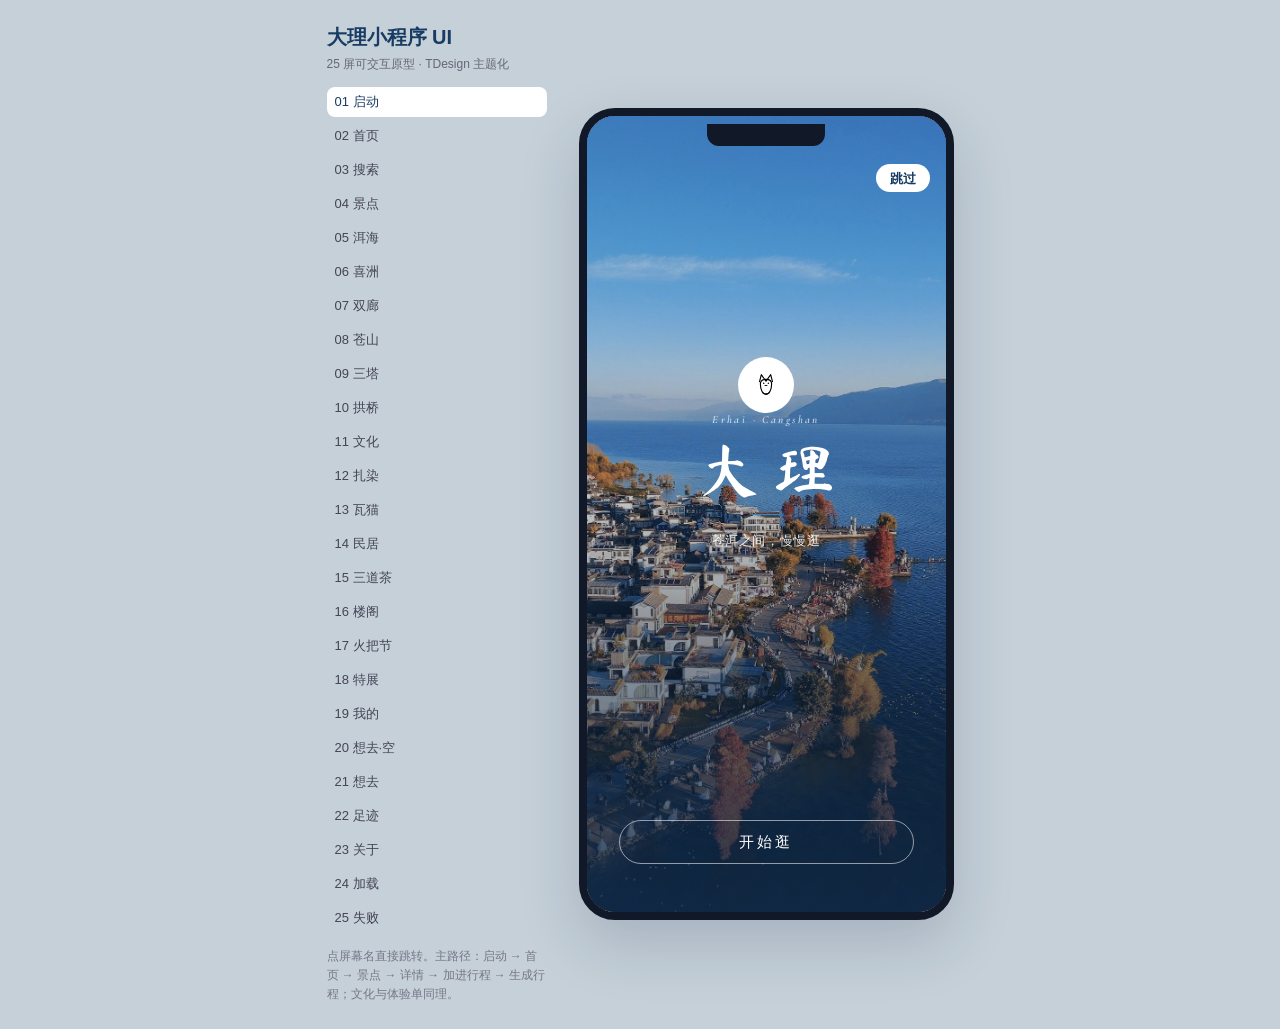
==== commit 41f96005: "原型交互补全：返回栈/可取消收藏与行程/想去可点开可移除/片区筛选/搜索与筛选空态/真实足迹/分享反馈/Esc+滚动锁" ====
--- a/prototype/index.html
+++ b/prototype/index.html
@@ -13,16 +13,16 @@
   <div class="stage">
     <aside class="legend">
       <h1>大理小程序 UI</h1>
-      <p class="sub">真图原型 · TDesign · 可点击截图</p>
+      <p class="sub">25 屏可交互原型 · TDesign 主题化</p>
       <div class="nav-list" id="screen-nav"></div>
-      <p class="hint">右侧真机框可直接截进作品集。底栏、列表、详情已串成主路径。</p>
+      <p class="hint">点屏幕名直接跳转。主路径：启动 → 首页 → 景点 → 详情 → 加进行程 → 生成行程；文化与体验单同理。</p>
     </aside>
 
     <div class="phone">
       <div class="notch"></div>
 
       <!-- S01 启动 -->
-      <section class="screen splash no-tab" id="splash" data-name="S01 启动">
+      <section class="screen splash no-tab" id="splash" data-name="01 启动">
         <div class="splash-bg"><img src="./assets/hero-erhai-aerial.jpg" alt="" /></div>
         <div class="splash-top">
           <button class="skip" type="button" data-go="home">跳过</button>
@@ -40,7 +40,7 @@
       </section>
 
       <!-- S02 首页 -->
-      <section class="screen" id="home" data-name="S02 首页">
+      <section class="screen" id="home" data-name="02 首页">
         <div class="status light" style="position:absolute;left:0;right:0;z-index:6;color:#fff">9:41<span>▮▮▮</span></div>
         <header class="nav overlay home-nav">
           <div class="brand">
@@ -62,7 +62,7 @@
           </div>
           <div class="strip-head">
             <b>值得先看</b>
-            <span data-go="exhibit" style="cursor:pointer">更多</span>
+            <span data-go="spots" style="cursor:pointer">更多</span>
           </div>
           <div class="strip">
             <button class="strip-card is-exhibit" type="button" data-go="exhibit">
@@ -86,10 +86,10 @@
       </section>
 
       <!-- 搜索 -->
-      <section class="screen no-tab" id="search" data-name="搜索">
+      <section class="screen no-tab" id="search" data-name="03 搜索">
         <div class="status">9:41<span>▮▮▮</span></div>
         <header class="nav">
-          <button class="back" type="button" data-go="home"><svg viewBox="0 0 24 24" fill="none" stroke="currentColor" stroke-width="1.6" stroke-linecap="round" stroke-linejoin="round"><path d="M14.5 5.5 7 12l7.5 6.5"/><path d="M8 12h10" opacity=".35"/></svg></button>
+          <button class="back" type="button" data-back="home"><svg viewBox="0 0 24 24" fill="none" stroke="currentColor" stroke-width="1.6" stroke-linecap="round" stroke-linejoin="round"><path d="M14.5 5.5 7 12l7.5 6.5"/><path d="M8 12h10" opacity=".35"/></svg></button>
           <div class="nav-title"><em>Search</em><b>搜索</b></div>
           <span class="nav-slot"></span>
         </header>
@@ -129,13 +129,19 @@
             <span class="arrow">›</span>
           </button>
         </div>
+        <div class="empty slim" id="search-empty" hidden>
+          <div class="logo"><img src="./assets/wamao.svg" alt="" /></div>
+          <p>没有找到<span id="search-empty-word"></span></p>
+          <i class="rule"></i>
+          <span class="desc">试试「洱海」「喜洲」「扎染」这些词</span>
+        </div>
       </section>
 
       <!-- S03 景点 -->
-      <section class="screen" id="spots" data-name="S03 景点列表">
+      <section class="screen" id="spots" data-name="04 景点">
         <div class="status">9:41<span>▮▮▮</span></div>
         <header class="nav">
-          <button class="back" type="button" data-go="home"><svg viewBox="0 0 24 24" fill="none" stroke="currentColor" stroke-width="1.6" stroke-linecap="round" stroke-linejoin="round"><path d="M14.5 5.5 7 12l7.5 6.5"/><path d="M8 12h10" opacity=".35"/></svg></button>
+          <button class="back" type="button" data-back="home"><svg viewBox="0 0 24 24" fill="none" stroke="currentColor" stroke-width="1.6" stroke-linecap="round" stroke-linejoin="round"><path d="M14.5 5.5 7 12l7.5 6.5"/><path d="M8 12h10" opacity=".35"/></svg></button>
           <div class="nav-title"><b>景点</b></div>
           <span class="nav-slot"></span>
         </header>
@@ -151,25 +157,29 @@
         </button>
         <div class="zone-head">
           <b>按片区看</b>
-          <button type="button" id="zone-more">更多</button>
+          <button type="button" id="zone-all">全部</button>
         </div>
         <div class="zone-row">
-          <button class="zone-card" type="button" data-go="spot-erhai" style="--zone:#8eb3c8">
+          <button class="zone-card" type="button" data-zone-go="east" style="--zone:#8eb3c8">
             <img src="./assets/hero-erhai-aerial.jpg" alt="东岸洱海" />
             <b>东岸</b>
           </button>
-          <button class="zone-card" type="button" data-go="spot-xizhou" style="--zone:#c4b08f">
+          <button class="zone-card" type="button" data-zone-go="north" style="--zone:#c4b08f">
             <img src="./assets/spot-xizhou.jpg" alt="城北喜洲" />
             <b>城北</b>
           </button>
-          <button class="zone-card" type="button" data-go="spot-pagoda" style="--zone:#a3b59a">
+          <button class="zone-card" type="button" data-zone-go="west" style="--zone:#a3b59a">
             <img src="./assets/spot-pagoda.jpg" alt="城西三塔" />
             <b>城西</b>
           </button>
-          <button class="zone-card" type="button" data-go="spot-shuanglang" style="--zone:#8fb8b2">
+          <button class="zone-card" type="button" data-zone-go="far" style="--zone:#8fb8b2">
             <img src="./assets/spot-shuanglang.jpg" alt="北段双廊" class="pos-r" />
             <b>北段</b>
           </button>
+        </div>
+        <div class="zone-chipbar" id="zone-chipbar" hidden>
+          <span>已选片区：<b id="zone-chip-name">东岸</b></span>
+          <button type="button" id="zone-clear">清除</button>
         </div>
         <div class="tags" data-filter="spots">
           <button class="on" type="button" data-tag="all">全部</button>
@@ -178,7 +188,7 @@
           <button type="button" data-tag="古镇">古镇</button>
           <button type="button" data-tag="第一次">第一次</button>
         </div>
-        <p class="list-note">六处景点，右下角加号收进行程</p>
+        <p class="list-note">点右下角加号收进行程，看中就收</p>
         <div class="place-list" id="spot-list">
           <article class="place" data-zone="east" data-tags="半日 湖岸 第一次">
             <button class="place-go" type="button" data-go="spot-erhai">
@@ -265,6 +275,7 @@
             <button class="place-add" type="button" data-add="spot-bridge" aria-label="把拱桥加入行程">+</button>
           </article>
         </div>
+        <p class="filter-empty" id="spot-filter-empty" hidden>这个片区和条件下没有景点。换一个看看，或点上面「全部」。</p>
         <div class="also">
           <p>不只是景点</p>
           <div>
@@ -283,12 +294,12 @@
       </section>
 
       <!-- S04 洱海详情 -->
-      <section class="screen no-tab spot-page" id="spot-erhai" data-name="S04 洱海详情">
+      <section class="screen no-tab spot-page" id="spot-erhai" data-name="05 洱海">
         <div class="status light" style="position:absolute;left:0;right:0;z-index:6;color:#fff">9:41<span>▮▮▮</span></div>
         <header class="nav overlay spot-nav">
-          <button class="back" type="button" data-go="spots"><svg viewBox="0 0 24 24" fill="none" stroke="currentColor" stroke-width="1.6" stroke-linecap="round" stroke-linejoin="round"><path d="M14.5 5.5 7 12l7.5 6.5"/><path d="M8 12h10" opacity=".35"/></svg></button>
+          <button class="back" type="button" data-back="spots"><svg viewBox="0 0 24 24" fill="none" stroke="currentColor" stroke-width="1.6" stroke-linecap="round" stroke-linejoin="round"><path d="M14.5 5.5 7 12l7.5 6.5"/><path d="M8 12h10" opacity=".35"/></svg></button>
           <span class="spot-actions">
-            <button class="icon-btn" type="button" aria-label="分享"><svg viewBox="0 0 24 24" fill="none" stroke="currentColor" stroke-width="1.55" stroke-linecap="round"><circle cx="18" cy="5.5" r="2.2"/><circle cx="6" cy="12" r="2.2"/><circle cx="18" cy="18.5" r="2.2"/><path d="m8 10.8 6.2-3.4M8 13.2l6.2 3.4"/></svg></button>
+            <button class="icon-btn share-btn" type="button" aria-label="分享"><svg viewBox="0 0 24 24" fill="none" stroke="currentColor" stroke-width="1.55" stroke-linecap="round"><circle cx="18" cy="5.5" r="2.2"/><circle cx="6" cy="12" r="2.2"/><circle cx="18" cy="18.5" r="2.2"/><path d="m8 10.8 6.2-3.4M8 13.2l6.2 3.4"/></svg></button>
             <button class="icon-btn fav-btn" type="button" data-fav="洱海" aria-label="收藏"><svg viewBox="0 0 24 24" fill="none" stroke="currentColor" stroke-width="1.55" stroke-linejoin="round"><path d="M12 19.4S5 14.2 5 9.8A3.8 3.8 0 0 1 12 8a3.8 3.8 0 0 1 7 1.8c0 4.4-7 9.6-7 9.6z"/></svg></button>
           </span>
         </header>
@@ -335,12 +346,12 @@
         </div>
       </section>
 
-      <section class="screen no-tab spot-page" id="spot-xizhou" data-name="喜洲详情">
+      <section class="screen no-tab spot-page" id="spot-xizhou" data-name="06 喜洲">
         <div class="status light" style="position:absolute;left:0;right:0;z-index:6;color:#fff">9:41<span>▮▮▮</span></div>
         <header class="nav overlay spot-nav">
-          <button class="back" type="button" data-go="spots"><svg viewBox="0 0 24 24" fill="none" stroke="currentColor" stroke-width="1.6" stroke-linecap="round" stroke-linejoin="round"><path d="M14.5 5.5 7 12l7.5 6.5"/><path d="M8 12h10" opacity=".35"/></svg></button>
+          <button class="back" type="button" data-back="spots"><svg viewBox="0 0 24 24" fill="none" stroke="currentColor" stroke-width="1.6" stroke-linecap="round" stroke-linejoin="round"><path d="M14.5 5.5 7 12l7.5 6.5"/><path d="M8 12h10" opacity=".35"/></svg></button>
           <span class="spot-actions">
-            <button class="icon-btn" type="button" aria-label="分享"><svg viewBox="0 0 24 24" fill="none" stroke="currentColor" stroke-width="1.55" stroke-linecap="round"><circle cx="18" cy="5.5" r="2.2"/><circle cx="6" cy="12" r="2.2"/><circle cx="18" cy="18.5" r="2.2"/><path d="m8 10.8 6.2-3.4M8 13.2l6.2 3.4"/></svg></button>
+            <button class="icon-btn share-btn" type="button" aria-label="分享"><svg viewBox="0 0 24 24" fill="none" stroke="currentColor" stroke-width="1.55" stroke-linecap="round"><circle cx="18" cy="5.5" r="2.2"/><circle cx="6" cy="12" r="2.2"/><circle cx="18" cy="18.5" r="2.2"/><path d="m8 10.8 6.2-3.4M8 13.2l6.2 3.4"/></svg></button>
             <button class="icon-btn fav-btn" type="button" data-fav="喜洲古镇" aria-label="收藏"><svg viewBox="0 0 24 24" fill="none" stroke="currentColor" stroke-width="1.55" stroke-linejoin="round"><path d="M12 19.4S5 14.2 5 9.8A3.8 3.8 0 0 1 12 8a3.8 3.8 0 0 1 7 1.8c0 4.4-7 9.6-7 9.6z"/></svg></button>
           </span>
         </header>
@@ -387,12 +398,12 @@
         </div>
       </section>
 
-      <section class="screen no-tab spot-page" id="spot-shuanglang" data-name="双廊详情">
+      <section class="screen no-tab spot-page" id="spot-shuanglang" data-name="07 双廊">
         <div class="status light" style="position:absolute;left:0;right:0;z-index:6;color:#fff">9:41<span>▮▮▮</span></div>
         <header class="nav overlay spot-nav">
-          <button class="back" type="button" data-go="spots"><svg viewBox="0 0 24 24" fill="none" stroke="currentColor" stroke-width="1.6" stroke-linecap="round" stroke-linejoin="round"><path d="M14.5 5.5 7 12l7.5 6.5"/><path d="M8 12h10" opacity=".35"/></svg></button>
+          <button class="back" type="button" data-back="spots"><svg viewBox="0 0 24 24" fill="none" stroke="currentColor" stroke-width="1.6" stroke-linecap="round" stroke-linejoin="round"><path d="M14.5 5.5 7 12l7.5 6.5"/><path d="M8 12h10" opacity=".35"/></svg></button>
           <span class="spot-actions">
-            <button class="icon-btn" type="button" aria-label="分享"><svg viewBox="0 0 24 24" fill="none" stroke="currentColor" stroke-width="1.55" stroke-linecap="round"><circle cx="18" cy="5.5" r="2.2"/><circle cx="6" cy="12" r="2.2"/><circle cx="18" cy="18.5" r="2.2"/><path d="m8 10.8 6.2-3.4M8 13.2l6.2 3.4"/></svg></button>
+            <button class="icon-btn share-btn" type="button" aria-label="分享"><svg viewBox="0 0 24 24" fill="none" stroke="currentColor" stroke-width="1.55" stroke-linecap="round"><circle cx="18" cy="5.5" r="2.2"/><circle cx="6" cy="12" r="2.2"/><circle cx="18" cy="18.5" r="2.2"/><path d="m8 10.8 6.2-3.4M8 13.2l6.2 3.4"/></svg></button>
             <button class="icon-btn fav-btn" type="button" data-fav="双廊" aria-label="收藏"><svg viewBox="0 0 24 24" fill="none" stroke="currentColor" stroke-width="1.55" stroke-linejoin="round"><path d="M12 19.4S5 14.2 5 9.8A3.8 3.8 0 0 1 12 8a3.8 3.8 0 0 1 7 1.8c0 4.4-7 9.6-7 9.6z"/></svg></button>
           </span>
         </header>
@@ -439,12 +450,12 @@
         </div>
       </section>
 
-      <section class="screen no-tab spot-page" id="spot-cangshan" data-name="苍山详情">
+      <section class="screen no-tab spot-page" id="spot-cangshan" data-name="08 苍山">
         <div class="status light" style="position:absolute;left:0;right:0;z-index:6;color:#fff">9:41<span>▮▮▮</span></div>
         <header class="nav overlay spot-nav">
-          <button class="back" type="button" data-go="spots"><svg viewBox="0 0 24 24" fill="none" stroke="currentColor" stroke-width="1.6" stroke-linecap="round" stroke-linejoin="round"><path d="M14.5 5.5 7 12l7.5 6.5"/><path d="M8 12h10" opacity=".35"/></svg></button>
+          <button class="back" type="button" data-back="spots"><svg viewBox="0 0 24 24" fill="none" stroke="currentColor" stroke-width="1.6" stroke-linecap="round" stroke-linejoin="round"><path d="M14.5 5.5 7 12l7.5 6.5"/><path d="M8 12h10" opacity=".35"/></svg></button>
           <span class="spot-actions">
-            <button class="icon-btn" type="button" aria-label="分享"><svg viewBox="0 0 24 24" fill="none" stroke="currentColor" stroke-width="1.55" stroke-linecap="round"><circle cx="18" cy="5.5" r="2.2"/><circle cx="6" cy="12" r="2.2"/><circle cx="18" cy="18.5" r="2.2"/><path d="m8 10.8 6.2-3.4M8 13.2l6.2 3.4"/></svg></button>
+            <button class="icon-btn share-btn" type="button" aria-label="分享"><svg viewBox="0 0 24 24" fill="none" stroke="currentColor" stroke-width="1.55" stroke-linecap="round"><circle cx="18" cy="5.5" r="2.2"/><circle cx="6" cy="12" r="2.2"/><circle cx="18" cy="18.5" r="2.2"/><path d="m8 10.8 6.2-3.4M8 13.2l6.2 3.4"/></svg></button>
             <button class="icon-btn fav-btn" type="button" data-fav="苍山" aria-label="收藏"><svg viewBox="0 0 24 24" fill="none" stroke="currentColor" stroke-width="1.55" stroke-linejoin="round"><path d="M12 19.4S5 14.2 5 9.8A3.8 3.8 0 0 1 12 8a3.8 3.8 0 0 1 7 1.8c0 4.4-7 9.6-7 9.6z"/></svg></button>
           </span>
         </header>
@@ -471,6 +482,14 @@
             </ol>
           </section>
           <section class="spot-block">
+            <h2>现场</h2>
+            <div class="pics">
+              <img src="./assets/spot-cangshan.jpg" alt="苍山雪线" />
+              <img src="./assets/hero-erhai-aerial.jpg" alt="从洱海东岸看山" />
+              <img src="./assets/spot-pagoda.jpg" alt="三塔与山" />
+            </div>
+          </section>
+          <section class="spot-block">
             <h2>接下来去</h2>
             <div class="related">
               <button type="button" data-go="spot-erhai"><img src="./assets/hero-erhai-aerial.jpg" alt="" /><b>洱海</b><small>山下看倒影</small></button>
@@ -483,12 +502,12 @@
         </div>
       </section>
 
-      <section class="screen no-tab spot-page" id="spot-pagoda" data-name="三塔详情">
+      <section class="screen no-tab spot-page" id="spot-pagoda" data-name="09 三塔">
         <div class="status light" style="position:absolute;left:0;right:0;z-index:6;color:#fff">9:41<span>▮▮▮</span></div>
         <header class="nav overlay spot-nav">
-          <button class="back" type="button" data-go="spots"><svg viewBox="0 0 24 24" fill="none" stroke="currentColor" stroke-width="1.6" stroke-linecap="round" stroke-linejoin="round"><path d="M14.5 5.5 7 12l7.5 6.5"/><path d="M8 12h10" opacity=".35"/></svg></button>
+          <button class="back" type="button" data-back="spots"><svg viewBox="0 0 24 24" fill="none" stroke="currentColor" stroke-width="1.6" stroke-linecap="round" stroke-linejoin="round"><path d="M14.5 5.5 7 12l7.5 6.5"/><path d="M8 12h10" opacity=".35"/></svg></button>
           <span class="spot-actions">
-            <button class="icon-btn" type="button" aria-label="分享"><svg viewBox="0 0 24 24" fill="none" stroke="currentColor" stroke-width="1.55" stroke-linecap="round"><circle cx="18" cy="5.5" r="2.2"/><circle cx="6" cy="12" r="2.2"/><circle cx="18" cy="18.5" r="2.2"/><path d="m8 10.8 6.2-3.4M8 13.2l6.2 3.4"/></svg></button>
+            <button class="icon-btn share-btn" type="button" aria-label="分享"><svg viewBox="0 0 24 24" fill="none" stroke="currentColor" stroke-width="1.55" stroke-linecap="round"><circle cx="18" cy="5.5" r="2.2"/><circle cx="6" cy="12" r="2.2"/><circle cx="18" cy="18.5" r="2.2"/><path d="m8 10.8 6.2-3.4M8 13.2l6.2 3.4"/></svg></button>
             <button class="icon-btn fav-btn" type="button" data-fav="崇圣寺三塔" aria-label="收藏"><svg viewBox="0 0 24 24" fill="none" stroke="currentColor" stroke-width="1.55" stroke-linejoin="round"><path d="M12 19.4S5 14.2 5 9.8A3.8 3.8 0 0 1 12 8a3.8 3.8 0 0 1 7 1.8c0 4.4-7 9.6-7 9.6z"/></svg></button>
           </span>
         </header>
@@ -535,12 +554,12 @@
         </div>
       </section>
 
-      <section class="screen no-tab spot-page" id="spot-bridge" data-name="拱桥详情">
+      <section class="screen no-tab spot-page" id="spot-bridge" data-name="10 拱桥">
         <div class="status light" style="position:absolute;left:0;right:0;z-index:6;color:#fff">9:41<span>▮▮▮</span></div>
         <header class="nav overlay spot-nav">
-          <button class="back" type="button" data-go="spots"><svg viewBox="0 0 24 24" fill="none" stroke="currentColor" stroke-width="1.6" stroke-linecap="round" stroke-linejoin="round"><path d="M14.5 5.5 7 12l7.5 6.5"/><path d="M8 12h10" opacity=".35"/></svg></button>
+          <button class="back" type="button" data-back="spots"><svg viewBox="0 0 24 24" fill="none" stroke="currentColor" stroke-width="1.6" stroke-linecap="round" stroke-linejoin="round"><path d="M14.5 5.5 7 12l7.5 6.5"/><path d="M8 12h10" opacity=".35"/></svg></button>
           <span class="spot-actions">
-            <button class="icon-btn" type="button" aria-label="分享"><svg viewBox="0 0 24 24" fill="none" stroke="currentColor" stroke-width="1.55" stroke-linecap="round"><circle cx="18" cy="5.5" r="2.2"/><circle cx="6" cy="12" r="2.2"/><circle cx="18" cy="18.5" r="2.2"/><path d="m8 10.8 6.2-3.4M8 13.2l6.2 3.4"/></svg></button>
+            <button class="icon-btn share-btn" type="button" aria-label="分享"><svg viewBox="0 0 24 24" fill="none" stroke="currentColor" stroke-width="1.55" stroke-linecap="round"><circle cx="18" cy="5.5" r="2.2"/><circle cx="6" cy="12" r="2.2"/><circle cx="18" cy="18.5" r="2.2"/><path d="m8 10.8 6.2-3.4M8 13.2l6.2 3.4"/></svg></button>
             <button class="icon-btn fav-btn" type="button" data-fav="湖上拱桥" aria-label="收藏"><svg viewBox="0 0 24 24" fill="none" stroke="currentColor" stroke-width="1.55" stroke-linejoin="round"><path d="M12 19.4S5 14.2 5 9.8A3.8 3.8 0 0 1 12 8a3.8 3.8 0 0 1 7 1.8c0 4.4-7 9.6-7 9.6z"/></svg></button>
           </span>
         </header>
@@ -579,10 +598,10 @@
         </div>
       </section>
       <!-- S05 文化 -->
-      <section class="screen" id="culture" data-name="S05 文化列表">
+      <section class="screen" id="culture" data-name="11 文化">
         <div class="status">9:41<span>▮▮▮</span></div>
         <header class="nav">
-          <button class="back" type="button" data-go="home"><svg viewBox="0 0 24 24" fill="none" stroke="currentColor" stroke-width="1.6" stroke-linecap="round" stroke-linejoin="round"><path d="M14.5 5.5 7 12l7.5 6.5"/><path d="M8 12h10" opacity=".35"/></svg></button>
+          <button class="back" type="button" data-back="home"><svg viewBox="0 0 24 24" fill="none" stroke="currentColor" stroke-width="1.6" stroke-linecap="round" stroke-linejoin="round"><path d="M14.5 5.5 7 12l7.5 6.5"/><path d="M8 12h10" opacity=".35"/></svg></button>
           <div class="nav-title"><b>文化</b></div>
           <span class="nav-slot"></span>
         </header>
@@ -690,13 +709,14 @@
             <button class="cult-add" type="button" data-cult-add="culture-tower" aria-label="把楼阁加入体验">+</button>
           </article>
         </div>
+        <p class="filter-empty" id="cult-filter-empty" hidden>这个条件下没有体验。换一个标签看看。</p>
       </section>
 
       <!-- S06 扎染详情 -->
-      <section class="screen no-tab culture-page dye-page" id="culture-dye" data-name="S06 扎染详情">
+      <section class="screen no-tab culture-page dye-page" id="culture-dye" data-name="12 扎染">
         <div class="status light" style="position:absolute;left:0;right:0;z-index:6;color:#fff">9:41<span>▮▮▮</span></div>
         <header class="nav overlay spot-nav">
-          <button class="back" type="button" data-go="culture"><svg viewBox="0 0 24 24" fill="none" stroke="currentColor" stroke-width="1.6" stroke-linecap="round" stroke-linejoin="round"><path d="M14.5 5.5 7 12l7.5 6.5"/><path d="M8 12h10" opacity=".35"/></svg></button>
+          <button class="back" type="button" data-back="culture"><svg viewBox="0 0 24 24" fill="none" stroke="currentColor" stroke-width="1.6" stroke-linecap="round" stroke-linejoin="round"><path d="M14.5 5.5 7 12l7.5 6.5"/><path d="M8 12h10" opacity=".35"/></svg></button>
           <span class="nav-slot"></span>
           <span class="nav-slot"></span>
         </header>
@@ -732,11 +752,11 @@
           </ol>
           <h4>去周城还是喜洲</h4>
           <div class="where-two">
-            <button type="button" data-go="culture-dye">
+            <div class="where-flat">
               <img src="./assets/craft-cloth.jpg" alt="周城" />
               <b>周城</b>
-              <span>作坊密，能看到整匹布和染缸。想看过程来这里。</span>
-            </button>
+              <span>作坊密，能看到整匹布和染缸。想看过程来这里。周城在喜洲以北，顺路可停。</span>
+            </div>
             <button type="button" data-go="spot-xizhou">
               <img src="./assets/spot-xizhou.jpg" alt="喜洲" />
               <b>喜洲</b>
@@ -763,10 +783,10 @@
         </div>
       </section>
 
-      <section class="screen no-tab culture-page" id="culture-wamao" data-name="瓦猫详情">
+      <section class="screen no-tab culture-page" id="culture-wamao" data-name="13 瓦猫">
         <div class="status light" style="position:absolute;left:0;right:0;z-index:6;color:#fff">9:41<span>▮▮▮</span></div>
         <header class="nav overlay spot-nav">
-          <button class="back" type="button" data-go="culture"><svg viewBox="0 0 24 24" fill="none" stroke="currentColor" stroke-width="1.6" stroke-linecap="round" stroke-linejoin="round"><path d="M14.5 5.5 7 12l7.5 6.5"/><path d="M8 12h10" opacity=".35"/></svg></button>
+          <button class="back" type="button" data-back="culture"><svg viewBox="0 0 24 24" fill="none" stroke="currentColor" stroke-width="1.6" stroke-linecap="round" stroke-linejoin="round"><path d="M14.5 5.5 7 12l7.5 6.5"/><path d="M8 12h10" opacity=".35"/></svg></button>
           <span class="nav-slot"></span>
           <span class="nav-slot"></span>
         </header>
@@ -806,10 +826,10 @@
         </div>
       </section>
 
-      <section class="screen no-tab culture-page" id="culture-house" data-name="民居详情">
+      <section class="screen no-tab culture-page" id="culture-house" data-name="14 民居">
         <div class="status light" style="position:absolute;left:0;right:0;z-index:6;color:#fff">9:41<span>▮▮▮</span></div>
         <header class="nav overlay spot-nav">
-          <button class="back" type="button" data-go="culture"><svg viewBox="0 0 24 24" fill="none" stroke="currentColor" stroke-width="1.6" stroke-linecap="round" stroke-linejoin="round"><path d="M14.5 5.5 7 12l7.5 6.5"/><path d="M8 12h10" opacity=".35"/></svg></button>
+          <button class="back" type="button" data-back="culture"><svg viewBox="0 0 24 24" fill="none" stroke="currentColor" stroke-width="1.6" stroke-linecap="round" stroke-linejoin="round"><path d="M14.5 5.5 7 12l7.5 6.5"/><path d="M8 12h10" opacity=".35"/></svg></button>
           <span class="nav-slot"></span>
           <span class="nav-slot"></span>
         </header>
@@ -862,10 +882,10 @@
         </div>
       </section>
 
-      <section class="screen no-tab culture-page" id="culture-tea" data-name="三道茶详情">
+      <section class="screen no-tab culture-page" id="culture-tea" data-name="15 三道茶">
         <div class="status light" style="position:absolute;left:0;right:0;z-index:6;color:#fff">9:41<span>▮▮▮</span></div>
         <header class="nav overlay spot-nav">
-          <button class="back" type="button" data-go="culture"><svg viewBox="0 0 24 24" fill="none" stroke="currentColor" stroke-width="1.6" stroke-linecap="round" stroke-linejoin="round"><path d="M14.5 5.5 7 12l7.5 6.5"/><path d="M8 12h10" opacity=".35"/></svg></button>
+          <button class="back" type="button" data-back="culture"><svg viewBox="0 0 24 24" fill="none" stroke="currentColor" stroke-width="1.6" stroke-linecap="round" stroke-linejoin="round"><path d="M14.5 5.5 7 12l7.5 6.5"/><path d="M8 12h10" opacity=".35"/></svg></button>
           <span class="nav-slot"></span>
           <span class="nav-slot"></span>
         </header>
@@ -906,10 +926,10 @@
         </div>
       </section>
 
-      <section class="screen no-tab culture-page" id="culture-tower" data-name="楼阁详情">
+      <section class="screen no-tab culture-page" id="culture-tower" data-name="16 楼阁">
         <div class="status light" style="position:absolute;left:0;right:0;z-index:6;color:#fff">9:41<span>▮▮▮</span></div>
         <header class="nav overlay spot-nav">
-          <button class="back" type="button" data-go="culture"><svg viewBox="0 0 24 24" fill="none" stroke="currentColor" stroke-width="1.6" stroke-linecap="round" stroke-linejoin="round"><path d="M14.5 5.5 7 12l7.5 6.5"/><path d="M8 12h10" opacity=".35"/></svg></button>
+          <button class="back" type="button" data-back="culture"><svg viewBox="0 0 24 24" fill="none" stroke="currentColor" stroke-width="1.6" stroke-linecap="round" stroke-linejoin="round"><path d="M14.5 5.5 7 12l7.5 6.5"/><path d="M8 12h10" opacity=".35"/></svg></button>
           <span class="nav-slot"></span>
           <span class="nav-slot"></span>
         </header>
@@ -949,10 +969,10 @@
         </div>
       </section>
 
-      <section class="screen no-tab culture-page" id="culture-fire" data-name="火把节详情">
+      <section class="screen no-tab culture-page" id="culture-fire" data-name="17 火把节">
         <div class="status light" style="position:absolute;left:0;right:0;z-index:6;color:#fff">9:41<span>▮▮▮</span></div>
         <header class="nav overlay spot-nav">
-          <button class="back" type="button" data-go="culture"><svg viewBox="0 0 24 24" fill="none" stroke="currentColor" stroke-width="1.6" stroke-linecap="round" stroke-linejoin="round"><path d="M14.5 5.5 7 12l7.5 6.5"/><path d="M8 12h10" opacity=".35"/></svg></button>
+          <button class="back" type="button" data-back="culture"><svg viewBox="0 0 24 24" fill="none" stroke="currentColor" stroke-width="1.6" stroke-linecap="round" stroke-linejoin="round"><path d="M14.5 5.5 7 12l7.5 6.5"/><path d="M8 12h10" opacity=".35"/></svg></button>
           <span class="nav-slot"></span>
           <span class="nav-slot"></span>
         </header>
@@ -993,10 +1013,10 @@
       </section>
 
       <!-- 云上特展 -->
-      <section class="screen no-tab" id="exhibit" data-name="云上特展">
+      <section class="screen no-tab" id="exhibit" data-name="18 特展">
         <div class="status light" style="position:absolute;left:0;right:0;z-index:6;color:#fff">9:41<span>▮▮▮</span></div>
         <header class="nav overlay">
-          <button class="back" type="button" data-go="home"><svg viewBox="0 0 24 24" fill="none" stroke="currentColor" stroke-width="1.6" stroke-linecap="round" stroke-linejoin="round"><path d="M14.5 5.5 7 12l7.5 6.5"/><path d="M8 12h10" opacity=".35"/></svg></button>
+          <button class="back" type="button" data-back="home"><svg viewBox="0 0 24 24" fill="none" stroke="currentColor" stroke-width="1.6" stroke-linecap="round" stroke-linejoin="round"><path d="M14.5 5.5 7 12l7.5 6.5"/><path d="M8 12h10" opacity=".35"/></svg></button>
           <strong></strong>
           <span></span>
         </header>
@@ -1038,7 +1058,7 @@
       </section>
 
       <!-- S08 我的 -->
-      <section class="screen" id="mine" data-name="S08 我的">
+      <section class="screen" id="mine" data-name="19 我的">
         <div class="status light" style="position:absolute;left:0;right:0;z-index:6;color:#fff">9:41<span>▮▮▮</span></div>
         <div class="mine-hero">
           <img src="./assets/hero-erhai-aerial.jpg" alt="" />
@@ -1066,17 +1086,7 @@
           <div class="block-head">
             <div><b>最近看过</b></div>
           </div>
-          <div class="related">
-            <button type="button" data-go="spot-erhai">
-              <img src="./assets/spot-erhai.jpg" alt="" /><b>洱海</b>
-            </button>
-            <button type="button" data-go="culture-dye">
-              <img src="./assets/craft-dye.jpg" alt="" /><b>扎染</b>
-            </button>
-            <button type="button" data-go="spot-shuanglang">
-              <img src="./assets/spot-shuanglang.jpg" alt="" /><b>双廊</b>
-            </button>
-          </div>
+          <div class="related" id="mine-recent"></div>
         </div>
         <div class="cells pad">
           <button type="button" data-go="about"><span>关于小程序</span><b>›</b></button>
@@ -1084,10 +1094,10 @@
       </section>
 
       <!-- S09 空状态 -->
-      <section class="screen no-tab" id="empty" data-name="S09 想去·空">
+      <section class="screen no-tab" id="empty" data-name="20 想去·空">
         <div class="status">9:41<span>▮▮▮</span></div>
         <header class="nav">
-          <button class="back" type="button" data-go="mine"><svg viewBox="0 0 24 24" fill="none" stroke="currentColor" stroke-width="1.6" stroke-linecap="round" stroke-linejoin="round"><path d="M14.5 5.5 7 12l7.5 6.5"/><path d="M8 12h10" opacity=".35"/></svg></button>
+          <button class="back" type="button" data-back="mine"><svg viewBox="0 0 24 24" fill="none" stroke="currentColor" stroke-width="1.6" stroke-linecap="round" stroke-linejoin="round"><path d="M14.5 5.5 7 12l7.5 6.5"/><path d="M8 12h10" opacity=".35"/></svg></button>
           <div class="nav-title"><em>Saved</em><b>想去</b></div>
           <span class="nav-slot"></span>
         </header>
@@ -1100,47 +1110,30 @@
         </div>
       </section>
 
-      <section class="screen no-tab" id="fav-list" data-name="想去·有数据">
+      <section class="screen no-tab" id="fav-list" data-name="21 想去">
         <div class="status">9:41<span>▮▮▮</span></div>
         <header class="nav">
-          <button class="back" type="button" data-go="mine"><svg viewBox="0 0 24 24" fill="none" stroke="currentColor" stroke-width="1.6" stroke-linecap="round" stroke-linejoin="round"><path d="M14.5 5.5 7 12l7.5 6.5"/><path d="M8 12h10" opacity=".35"/></svg></button>
+          <button class="back" type="button" data-back="mine"><svg viewBox="0 0 24 24" fill="none" stroke="currentColor" stroke-width="1.6" stroke-linecap="round" stroke-linejoin="round"><path d="M14.5 5.5 7 12l7.5 6.5"/><path d="M8 12h10" opacity=".35"/></svg></button>
           <div class="nav-title"><em>Saved</em><b>想去</b></div>
           <span class="nav-slot"></span>
         </header>
         <div class="list" id="fav-items"></div>
       </section>
 
-      <section class="screen no-tab" id="history" data-name="浏览记录">
+      <section class="screen no-tab" id="history" data-name="22 足迹">
         <div class="status">9:41<span>▮▮▮</span></div>
         <header class="nav">
-          <button class="back" type="button" data-go="mine"><svg viewBox="0 0 24 24" fill="none" stroke="currentColor" stroke-width="1.6" stroke-linecap="round" stroke-linejoin="round"><path d="M14.5 5.5 7 12l7.5 6.5"/><path d="M8 12h10" opacity=".35"/></svg></button>
+          <button class="back" type="button" data-back="mine"><svg viewBox="0 0 24 24" fill="none" stroke="currentColor" stroke-width="1.6" stroke-linecap="round" stroke-linejoin="round"><path d="M14.5 5.5 7 12l7.5 6.5"/><path d="M8 12h10" opacity=".35"/></svg></button>
           <div class="nav-title"><em>Trace</em><b>足迹</b></div>
           <span class="nav-slot"></span>
         </header>
-        <div class="list">
-          <button class="row" type="button" data-go="spot-erhai">
-            <img src="./assets/spot-erhai.jpg" alt="" />
-            <div class="grow"><b>洱海</b><p>今天看过</p></div>
-          </button>
-          <button class="row" type="button" data-go="culture-dye">
-            <img src="./assets/craft-dye.jpg" alt="" />
-            <div class="grow"><b>扎染</b><p>今天看过</p></div>
-          </button>
-          <button class="row" type="button" data-go="spot-shuanglang">
-            <img src="./assets/spot-shuanglang.jpg" alt="" />
-            <div class="grow"><b>双廊</b><p>今天看过</p></div>
-          </button>
-          <button class="row" type="button" data-go="culture-wamao">
-            <img src="./assets/craft-shelf.jpg" alt="" />
-            <div class="grow"><b>瓦猫</b><p>昨天看过</p></div>
-          </button>
-        </div>
-      </section>
-
-      <section class="screen no-tab" id="about" data-name="关于">
+        <div class="list" id="history-list"></div>
+      </section>
+
+      <section class="screen no-tab" id="about" data-name="23 关于">
         <div class="status">9:41<span>▮▮▮</span></div>
         <header class="nav">
-          <button class="back" type="button" data-go="mine"><svg viewBox="0 0 24 24" fill="none" stroke="currentColor" stroke-width="1.6" stroke-linecap="round" stroke-linejoin="round"><path d="M14.5 5.5 7 12l7.5 6.5"/><path d="M8 12h10" opacity=".35"/></svg></button>
+          <button class="back" type="button" data-back="mine"><svg viewBox="0 0 24 24" fill="none" stroke="currentColor" stroke-width="1.6" stroke-linecap="round" stroke-linejoin="round"><path d="M14.5 5.5 7 12l7.5 6.5"/><path d="M8 12h10" opacity=".35"/></svg></button>
           <div class="nav-title"><em>About</em><b>关于</b></div>
           <span class="nav-slot"></span>
         </header>
@@ -1158,10 +1151,10 @@
       </section>
 
       <!-- S10 加载 -->
-      <section class="screen" id="loading" data-name="S10 加载">
+      <section class="screen" id="loading" data-name="24 加载">
         <div class="status">9:41<span>▮▮▮</span></div>
         <header class="nav">
-          <button class="back" type="button" data-go="home"><svg viewBox="0 0 24 24" fill="none" stroke="currentColor" stroke-width="1.6" stroke-linecap="round" stroke-linejoin="round"><path d="M14.5 5.5 7 12l7.5 6.5"/><path d="M8 12h10" opacity=".35"/></svg></button>
+          <button class="back" type="button" data-back="home"><svg viewBox="0 0 24 24" fill="none" stroke="currentColor" stroke-width="1.6" stroke-linecap="round" stroke-linejoin="round"><path d="M14.5 5.5 7 12l7.5 6.5"/><path d="M8 12h10" opacity=".35"/></svg></button>
           <div class="nav-title"><em>Spots</em><b>景点</b></div>
           <span class="nav-slot"></span>
         </header>
@@ -1178,10 +1171,10 @@
         </div>
       </section>
 
-      <section class="screen" id="fail" data-name="S10 失败">
+      <section class="screen" id="fail" data-name="25 失败">
         <div class="status">9:41<span>▮▮▮</span></div>
         <header class="nav">
-          <button class="back" type="button" data-go="home"><svg viewBox="0 0 24 24" fill="none" stroke="currentColor" stroke-width="1.6" stroke-linecap="round" stroke-linejoin="round"><path d="M14.5 5.5 7 12l7.5 6.5"/><path d="M8 12h10" opacity=".35"/></svg></button>
+          <button class="back" type="button" data-back="home"><svg viewBox="0 0 24 24" fill="none" stroke="currentColor" stroke-width="1.6" stroke-linecap="round" stroke-linejoin="round"><path d="M14.5 5.5 7 12l7.5 6.5"/><path d="M8 12h10" opacity=".35"/></svg></button>
           <div class="nav-title"><em>Spots</em><b>景点</b></div>
           <span class="nav-slot"></span>
         </header>
@@ -1227,7 +1220,7 @@
             <input class="trip-days" id="trip-days" type="range" min="1" max="30" value="1" aria-label="可用天数，一个月以内" />
             <div class="trip-span-scale"><i>1天</i><i>7天</i><i>14天</i><i>30天</i></div>
           </div>
-          <button class="btn-primary" id="trip-plan" type="button">AI 推荐行程</button>
+          <button class="btn-primary" id="trip-plan" type="button">生成行程</button>
           <div class="trip-result" id="trip-result"></div>
         </div>
         <div class="trip-view" id="trip-cal" hidden>
@@ -1272,7 +1265,7 @@
             <button type="button" id="cult-close">关闭</button>
           </header>
           <div class="trip-picks" id="cult-picks"></div>
-          <button class="btn-primary" id="cult-plan" type="button">AI 智能编排</button>
+          <button class="btn-primary" id="cult-plan" type="button">按地点编排</button>
           <div class="trip-result" id="cult-result"></div>
         </div>
       </aside>
--- a/prototype/styles.css
+++ b/prototype/styles.css
@@ -2733,3 +2733,82 @@
 }
 body.shot .notch { display: none; }
 body.shot .hero.tall img { animation: none; }
+
+/* ===== 交互补全：片区筛选 / 空态 / 想去操作 / 弹层滚动锁 ===== */
+.zone-chipbar {
+  display: flex;
+  align-items: center;
+  justify-content: space-between;
+  margin: 10px 0 2px;
+  padding: 8px 12px;
+  background: rgba(42, 134, 200, 0.08);
+  border: 1px solid rgba(42, 134, 200, 0.18);
+  border-radius: 10px;
+  font-size: 12px;
+  color: rgba(23, 59, 99, 0.8);
+}
+.zone-chipbar b { color: var(--brand-7); font-weight: 600; }
+.zone-chipbar button {
+  border: 0;
+  background: none;
+  cursor: pointer;
+  padding: 2px 4px;
+  color: var(--brand-6);
+  font-size: 12px;
+}
+
+.filter-empty {
+  margin: 6px 0 10px;
+  padding: 20px 16px;
+  text-align: center;
+  color: var(--text-3);
+  font-size: 12.5px;
+  line-height: 1.6;
+  background: var(--card);
+  border-radius: 12px;
+  box-shadow: var(--elev-1);
+}
+
+.empty.slim { min-height: 0; padding: 52px 32px 24px; }
+.empty.slim .logo { width: 54px; }
+
+/* 想去列表：整行可点开，右侧可移除 */
+.row.static { padding: 0; overflow: hidden; }
+.fav-main {
+  flex: 1;
+  min-width: 0;
+  display: flex;
+  align-items: center;
+  gap: 12px;
+  padding: 10px;
+  background: none;
+  border: 0;
+  cursor: pointer;
+  text-align: left;
+  color: inherit;
+  font: inherit;
+}
+.fav-del {
+  border: 0;
+  background: none;
+  cursor: pointer;
+  padding: 10px 14px 10px 0;
+  color: var(--text-3);
+  font-size: 12px;
+  font-family: inherit;
+}
+.fav-del:hover { color: var(--error); }
+
+/* 主按钮的「已加入」态 */
+.btn-primary.on { background: var(--brand-6); }
+
+/* 弹层打开时锁住背景滚动 */
+body.sheet-open .screen.active { overflow: hidden; }
+
+/* 启动 / 加载 / 失败页不悬浮行程球 */
+.phone:has(#splash.active) .trip-fab,
+.phone:has(#loading.active) .trip-fab,
+.phone:has(#fail.active) .trip-fab { display: none; }
+
+/* 扎染页里不可点的地点卡，与 .where-two button 同观感 */
+.where-flat { padding: 0 0 10px; overflow: hidden; background: #fff; border-radius: 12px; }
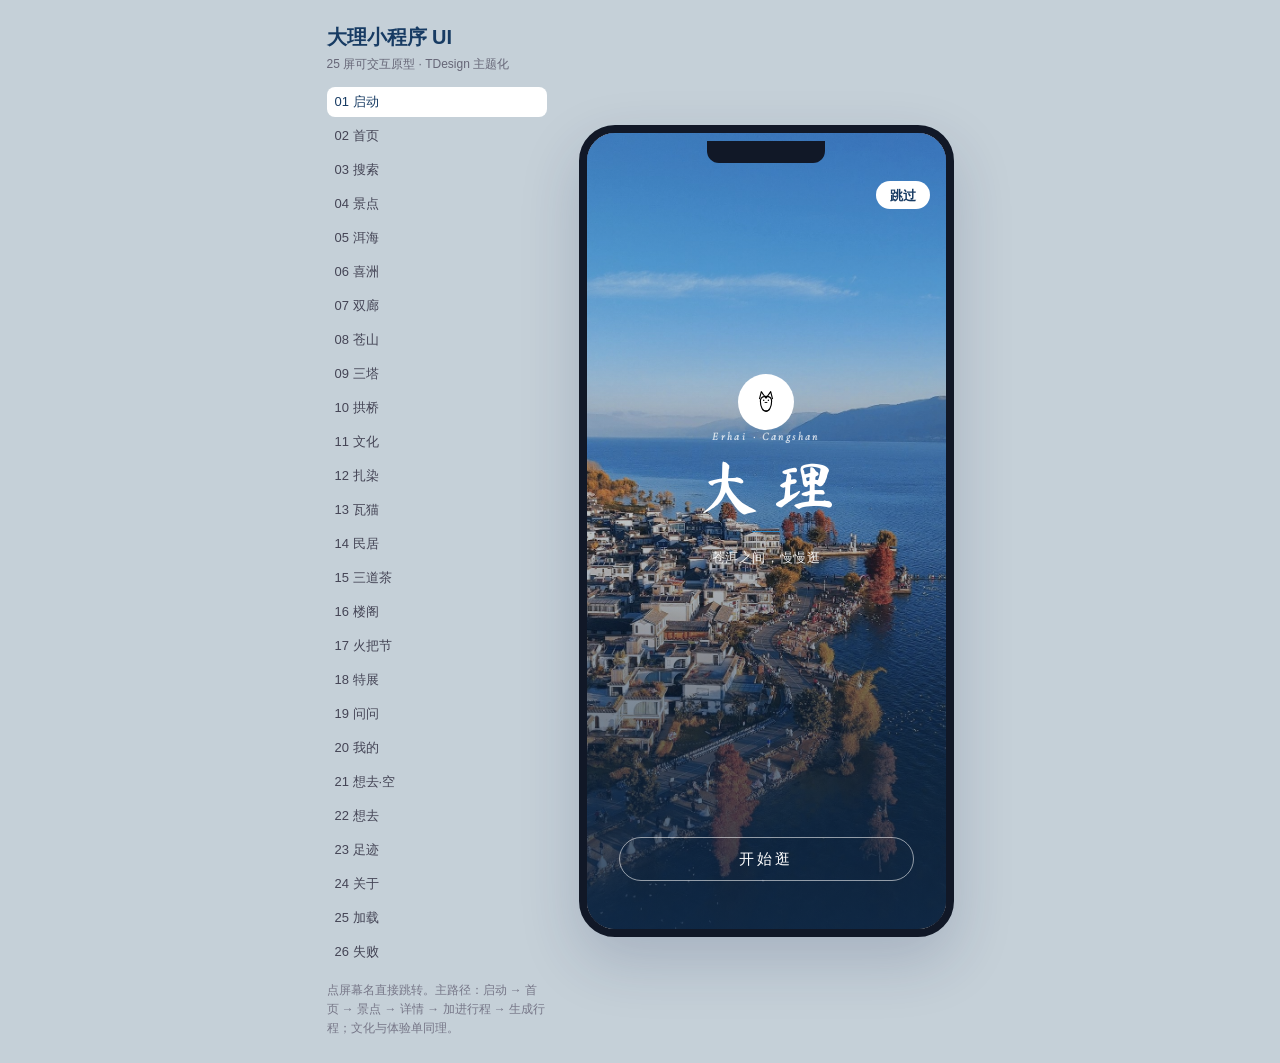
==== commit 8fd351e5: "feat: 升级大理交互原型与信息架构展示 - prototype：新增「让 AI 从本页挑一条能走完的线」智能建议入口与各地点的「加入行程」按钮；字体改为本地化，移除 Google Fonts 外链" ====
--- a/prototype/index.html
+++ b/prototype/index.html
@@ -4,9 +4,7 @@
   <meta charset="UTF-8" />
   <meta name="viewport" content="width=device-width, initial-scale=1, maximum-scale=1" />
   <title>大理 · 文化信息体验</title>
-  <link rel="preconnect" href="https://fonts.googleapis.com" />
-  <link rel="preconnect" href="https://fonts.gstatic.com" crossorigin />
-  <link href="https://fonts.googleapis.com/css2?family=Cormorant+Garamond:wght@500;600&family=Ma+Shan+Zheng&family=ZCOOL+XiaoWei&family=Noto+Serif+SC:wght@500;600;700;800&display=swap" rel="stylesheet" />
+  <link rel="stylesheet" href="../assets/fonts/fonts.css" data-font-local="1" />
   <link rel="stylesheet" href="./styles.css" />
 </head>
 <body>
@@ -188,6 +186,11 @@
           <button type="button" data-tag="古镇">古镇</button>
           <button type="button" data-tag="第一次">第一次</button>
         </div>
+        <button class="ai-inline" type="button" data-ai-inline="spots">
+          <i><svg viewBox="0 0 24 24" fill="none" stroke="currentColor" stroke-width="1.55" stroke-linecap="round" stroke-linejoin="round"><path d="M12 4.2 13.7 9l4.8 1.7-4.8 1.7L12 17.2l-1.7-4.8L5.5 10.7 10.3 9z"/><path d="M18.4 16.2 19.2 18l1.8.8-1.8.8-.8 1.8-.8-1.8-1.8-.8 1.8-.8z" opacity=".62"/></svg></i>
+          <span>让 AI 从这一页里挑一条能走完的线</span>
+          <em>去问</em>
+        </button>
         <p class="list-note">点右下角加号收进行程，看中就收</p>
         <div class="place-list" id="spot-list">
           <article class="place" data-zone="east" data-tags="半日 湖岸 第一次">
@@ -342,6 +345,7 @@
           </section>
         </div>
         <div class="spot-dock">
+          <button class="btn-ghost-dock" type="button" data-add="spot-erhai">加入行程</button>
           <button class="btn-primary add-fav" type="button" data-fav="洱海">加入想去</button>
         </div>
       </section>
@@ -394,6 +398,7 @@
           </section>
         </div>
         <div class="spot-dock">
+          <button class="btn-ghost-dock" type="button" data-add="spot-xizhou">加入行程</button>
           <button class="btn-primary add-fav" type="button" data-fav="喜洲古镇">加入想去</button>
         </div>
       </section>
@@ -446,6 +451,7 @@
           </section>
         </div>
         <div class="spot-dock">
+          <button class="btn-ghost-dock" type="button" data-add="spot-shuanglang">加入行程</button>
           <button class="btn-primary add-fav" type="button" data-fav="双廊">加入想去</button>
         </div>
       </section>
@@ -498,6 +504,7 @@
           </section>
         </div>
         <div class="spot-dock">
+          <button class="btn-ghost-dock" type="button" data-add="spot-cangshan">加入行程</button>
           <button class="btn-primary add-fav" type="button" data-fav="苍山">加入想去</button>
         </div>
       </section>
@@ -550,6 +557,7 @@
           </section>
         </div>
         <div class="spot-dock">
+          <button class="btn-ghost-dock" type="button" data-add="spot-pagoda">加入行程</button>
           <button class="btn-primary add-fav" type="button" data-fav="崇圣寺三塔">加入想去</button>
         </div>
       </section>
@@ -594,6 +602,7 @@
           </section>
         </div>
         <div class="spot-dock">
+          <button class="btn-ghost-dock" type="button" data-add="spot-bridge">加入行程</button>
           <button class="btn-primary add-fav" type="button" data-fav="湖上拱桥">加入想去</button>
         </div>
       </section>
@@ -640,6 +649,11 @@
           <button type="button" data-tag="民俗">民俗</button>
           <button type="button" data-tag="饮食">饮食</button>
         </div>
+        <button class="ai-inline" type="button" data-ai-inline="culture">
+          <i><svg viewBox="0 0 24 24" fill="none" stroke="currentColor" stroke-width="1.55" stroke-linecap="round" stroke-linejoin="round"><path d="M12 4.2 13.7 9l4.8 1.7-4.8 1.7L12 17.2l-1.7-4.8L5.5 10.7 10.3 9z"/><path d="M18.4 16.2 19.2 18l1.8.8-1.8.8-.8 1.8-.8-1.8-1.8-.8 1.8-.8z" opacity=".62"/></svg></i>
+          <span>让 AI 从这一页里挑一条能走完的线</span>
+          <em>去问</em>
+        </button>
         <p class="list-note">点加号收进体验单，再按地点排</p>
         <div class="cult-list">
           <article class="cult" data-kind="craft" data-tags="工艺">
@@ -1058,7 +1072,41 @@
       </section>
 
       <!-- S08 我的 -->
-      <section class="screen" id="mine" data-name="19 我的">
+      <!-- S-AI 问问：行程顾问 -->
+      <section class="screen ai-page" id="ai" data-name="19 问问">
+        <div class="status">9:41<span>▮▮▮</span></div>
+        <header class="nav ai-nav">
+          <div class="nav-title"><em>Ask</em><b>问问</b></div>
+          <button class="ai-clear" type="button" id="ai-clear">清空</button>
+        </header>
+
+        <div class="ai-stream" id="ai-stream">
+          <!-- 空态：给出真实问题，而不是「我能帮你什么」这种空话 -->
+          <div class="ai-empty" id="ai-empty">
+            <div class="ai-empty-mark"><img src="./assets/wamao.svg" alt="" /></div>
+            <b>说说你想怎么逛</b>
+            <span>时间、想看什么、从哪出发都好使。它会给你一条排得开的路线。</span>
+            <div class="ai-suggest" id="ai-suggest">
+              <button type="button" data-ask="我只有一天半，想看湖也想摸一次布，住古城，怎么排？">一天半，想看湖也想摸布</button>
+              <button type="button" data-ask="带爸妈来，走不动太多路，两天怎么安排？">带爸妈，走不动太多路</button>
+              <button type="button" data-ask="第一次来大理，半天时间，只想看最值得的一处。">第一次来，只有半天</button>
+              <button type="button" data-ask="下雨天在大理能干什么？">下雨天能干什么</button>
+            </div>
+          </div>
+        </div>
+
+        <div class="ai-composer">
+          <div class="ai-input-wrap">
+            <textarea id="ai-input" rows="1" placeholder="比如：两天，想看湖、扎染，带小孩" aria-label="向行程顾问提问"></textarea>
+            <button class="ai-send" id="ai-send" type="button" aria-label="发送" disabled>
+              <svg viewBox="0 0 24 24" fill="none" stroke="currentColor" stroke-width="1.7" stroke-linecap="round" stroke-linejoin="round"><path d="M4.5 12h13"/><path d="m12.5 6.5 5.7 5.5-5.7 5.5"/></svg>
+            </button>
+          </div>
+          <p class="ai-disclaimer">原型内的示例回答 · 不是在线模型</p>
+        </div>
+      </section>
+
+      <section class="screen" id="mine" data-name="20 我的">
         <div class="status light" style="position:absolute;left:0;right:0;z-index:6;color:#fff">9:41<span>▮▮▮</span></div>
         <div class="mine-hero">
           <img src="./assets/hero-erhai-aerial.jpg" alt="" />
@@ -1094,7 +1142,7 @@
       </section>
 
       <!-- S09 空状态 -->
-      <section class="screen no-tab" id="empty" data-name="20 想去·空">
+      <section class="screen no-tab" id="empty" data-name="21 想去·空">
         <div class="status">9:41<span>▮▮▮</span></div>
         <header class="nav">
           <button class="back" type="button" data-back="mine"><svg viewBox="0 0 24 24" fill="none" stroke="currentColor" stroke-width="1.6" stroke-linecap="round" stroke-linejoin="round"><path d="M14.5 5.5 7 12l7.5 6.5"/><path d="M8 12h10" opacity=".35"/></svg></button>
@@ -1110,7 +1158,7 @@
         </div>
       </section>
 
-      <section class="screen no-tab" id="fav-list" data-name="21 想去">
+      <section class="screen no-tab" id="fav-list" data-name="22 想去">
         <div class="status">9:41<span>▮▮▮</span></div>
         <header class="nav">
           <button class="back" type="button" data-back="mine"><svg viewBox="0 0 24 24" fill="none" stroke="currentColor" stroke-width="1.6" stroke-linecap="round" stroke-linejoin="round"><path d="M14.5 5.5 7 12l7.5 6.5"/><path d="M8 12h10" opacity=".35"/></svg></button>
@@ -1120,7 +1168,7 @@
         <div class="list" id="fav-items"></div>
       </section>
 
-      <section class="screen no-tab" id="history" data-name="22 足迹">
+      <section class="screen no-tab" id="history" data-name="23 足迹">
         <div class="status">9:41<span>▮▮▮</span></div>
         <header class="nav">
           <button class="back" type="button" data-back="mine"><svg viewBox="0 0 24 24" fill="none" stroke="currentColor" stroke-width="1.6" stroke-linecap="round" stroke-linejoin="round"><path d="M14.5 5.5 7 12l7.5 6.5"/><path d="M8 12h10" opacity=".35"/></svg></button>
@@ -1130,7 +1178,7 @@
         <div class="list" id="history-list"></div>
       </section>
 
-      <section class="screen no-tab" id="about" data-name="23 关于">
+      <section class="screen no-tab" id="about" data-name="24 关于">
         <div class="status">9:41<span>▮▮▮</span></div>
         <header class="nav">
           <button class="back" type="button" data-back="mine"><svg viewBox="0 0 24 24" fill="none" stroke="currentColor" stroke-width="1.6" stroke-linecap="round" stroke-linejoin="round"><path d="M14.5 5.5 7 12l7.5 6.5"/><path d="M8 12h10" opacity=".35"/></svg></button>
@@ -1151,7 +1199,7 @@
       </section>
 
       <!-- S10 加载 -->
-      <section class="screen" id="loading" data-name="24 加载">
+      <section class="screen" id="loading" data-name="25 加载">
         <div class="status">9:41<span>▮▮▮</span></div>
         <header class="nav">
           <button class="back" type="button" data-back="home"><svg viewBox="0 0 24 24" fill="none" stroke="currentColor" stroke-width="1.6" stroke-linecap="round" stroke-linejoin="round"><path d="M14.5 5.5 7 12l7.5 6.5"/><path d="M8 12h10" opacity=".35"/></svg></button>
@@ -1168,10 +1216,13 @@
           <div class="skel"><i></i><div class="grow"><b></b><em></em></div></div>
           <div class="skel"><i></i><div class="grow"><b></b><em></em></div></div>
           <div class="skel"><i></i><div class="grow"><b></b><em></em></div></div>
-        </div>
-      </section>
-
-      <section class="screen" id="fail" data-name="25 失败">
+          <div class="skel"><i></i><div class="grow"><b></b><em></em></div></div>
+        </div>
+        <p class="load-note">正在加载景点…</p>
+        <button class="load-fail-link" type="button" data-go="fail">网络不稳，看看失败态</button>
+      </section>
+
+      <section class="screen" id="fail" data-name="26 失败">
         <div class="status">9:41<span>▮▮▮</span></div>
         <header class="nav">
           <button class="back" type="button" data-back="home"><svg viewBox="0 0 24 24" fill="none" stroke="currentColor" stroke-width="1.6" stroke-linecap="round" stroke-linejoin="round"><path d="M14.5 5.5 7 12l7.5 6.5"/><path d="M8 12h10" opacity=".35"/></svg></button>
@@ -1203,6 +1254,11 @@
             <button type="button" id="trip-close">关闭</button>
           </header>
           <div class="trip-picks" id="trip-picks"></div>
+          <button class="ai-inline ai-inline-sheet" type="button" data-ai-inline="trip">
+            <i><svg viewBox="0 0 24 24" fill="none" stroke="currentColor" stroke-width="1.55" stroke-linecap="round" stroke-linejoin="round"><path d="M12 4.2 13.7 9l4.8 1.7-4.8 1.7L12 17.2l-1.7-4.8L5.5 10.7 10.3 9z"/><path d="M18.4 16.2 19.2 18l1.8.8-1.8.8-.8 1.8-.8-1.8-1.8-.8 1.8-.8z" opacity=".62"/></svg></i>
+            <span>让 AI 照我收进来的这几处排</span>
+            <em>去问</em>
+          </button>
           <button class="trip-field" id="trip-open-date" type="button">
             <span>出发日期</span>
             <b id="trip-date-label">10月5日 周一</b>
@@ -1273,6 +1329,7 @@
       <nav class="tabbar" id="tabbar">
         <button class="on" type="button" data-go="home"><i><svg viewBox="0 0 24 24" fill="none" stroke="currentColor" stroke-width="1.55" stroke-linejoin="round" stroke-linecap="round"><path d="M3.5 13.2 12 5.6l8.5 7.6"/><path d="M6.6 13.2V19h10.8v-5.8"/><path d="m10.2 6.2 1.8-2.8 1.8 2.8"/></svg></i><b>首页</b></button>
         <button type="button" data-go="spots"><i><svg viewBox="0 0 24 24" fill="none" stroke="currentColor" stroke-width="1.55" stroke-linejoin="round" stroke-linecap="round"><path d="m2.8 15.6 4.8-7.4 3.2 4.2 3.8-6.2 6.6 9.4"/><path d="M3.2 18.6c2.4-1.5 5-1 8.8-1s6.4-.5 8.8 1"/><circle cx="17.2" cy="8.2" r="1.1"/></svg></i><b>景点</b></button>
+        <button class="tab-ai" type="button" data-go="ai"><i><svg viewBox="0 0 24 24" fill="none" stroke="currentColor" stroke-width="1.55" stroke-linecap="round" stroke-linejoin="round"><path d="M12 4.2 13.7 9l4.8 1.7-4.8 1.7L12 17.2l-1.7-4.8L5.5 10.7 10.3 9z"/><path d="M18.4 16.2 19.2 18l1.8.8-1.8.8-.8 1.8-.8-1.8-1.8-.8 1.8-.8z" opacity=".62"/><path d="M5.6 3.6 6.2 5l1.4.6-1.4.6-.6 1.4-.6-1.4L3.6 5.6 5 5z" opacity=".42"/></svg></i><b>问问</b></button>
         <button type="button" data-go="culture"><i><svg viewBox="0 0 24 24" fill="none" stroke="currentColor" stroke-width="1.55" stroke-linecap="round"><path d="M16.8 7.2a6.6 6.6 0 1 1-3.2 11.4 4.6 4.6 0 0 1-1.4-7.6 2.6 2.6 0 0 1 1.8 3.8"/><path d="M9.2 8.4c1.6-1.2 3.6-1.5 5.2-.6"/></svg></i><b>文化</b></button>
         <button type="button" data-go="mine"><i><svg viewBox="0 0 24 24" fill="none" stroke="currentColor" stroke-width="1.55" stroke-linecap="round"><circle cx="12" cy="7.2" r="2.3"/><path d="M8 19.2c.6-4 2.2-6 4-6s3.4 2 4 6"/><path d="M4.5 20.4c2.6-2 5.4-2.6 7.5-2.6s4.9.6 7.5 2.6"/></svg></i><b>我的</b></button>
       </nav>
--- a/assets/fonts/fonts.css
+++ b/assets/fonts/fonts.css
@@ -0,0 +1,8866 @@
+/* 本地内嵌 Google Fonts woff2 分片（与浏览器线上加载完全同源，保证 HTML/PDF 字形一致）
+   未覆盖分片自动回退到页面内保留的 Google Fonts 远端链接 */
+@font-face {
+  font-family: 'Cormorant Garamond';
+  font-style: italic;
+  font-weight: 500;
+  font-display: swap;
+  src: url(g/co3smX5slCNuHLi8bLeY9MK7whWMhyjYrGFEsdtdc62E6zd5wDD-hdM8Efs.woff2) format('woff2');
+  unicode-range: U+0460-052F, U+1C80-1C8A, U+20B4, U+2DE0-2DFF, U+A640-A69F, U+FE2E-FE2F;
+}
+@font-face {
+  font-family: 'Cormorant Garamond';
+  font-style: italic;
+  font-weight: 500;
+  font-display: swap;
+  src: url(g/co3smX5slCNuHLi8bLeY9MK7whWMhyjYrGFEsdtdc62E6zd5wDD-jNM8Efs.woff2) format('woff2');
+  unicode-range: U+0301, U+0400-045F, U+0490-0491, U+04B0-04B1, U+2116;
+}
+@font-face {
+  font-family: 'Cormorant Garamond';
+  font-style: italic;
+  font-weight: 500;
+  font-display: swap;
+  src: url(g/co3smX5slCNuHLi8bLeY9MK7whWMhyjYrGFEsdtdc62E6zd5wDD-h9M8Efs.woff2) format('woff2');
+  unicode-range: U+0102-0103, U+0110-0111, U+0128-0129, U+0168-0169, U+01A0-01A1, U+01AF-01B0, U+0300-0301, U+0303-0304, U+0308-0309, U+0323, U+0329, U+1EA0-1EF9, U+20AB;
+}
+@font-face {
+  font-family: 'Cormorant Garamond';
+  font-style: italic;
+  font-weight: 500;
+  font-display: swap;
+  src: url(g/co3smX5slCNuHLi8bLeY9MK7whWMhyjYrGFEsdtdc62E6zd5wDD-htM8Efs.woff2) format('woff2');
+  unicode-range: U+0100-02BA, U+02BD-02C5, U+02C7-02CC, U+02CE-02D7, U+02DD-02FF, U+0304, U+0308, U+0329, U+1D00-1DBF, U+1E00-1E9F, U+1EF2-1EFF, U+2020, U+20A0-20AB, U+20AD-20C4, U+2113, U+2C60-2C7F, U+A720-A7FF;
+}
+@font-face {
+  font-family: 'Cormorant Garamond';
+  font-style: italic;
+  font-weight: 500;
+  font-display: swap;
+  src: url(g/co3smX5slCNuHLi8bLeY9MK7whWMhyjYrGFEsdtdc62E6zd5wDD-iNM8.woff2) format('woff2');
+  unicode-range: U+0000-00FF, U+0131, U+0152-0153, U+02BB-02BC, U+02C6, U+02DA, U+02DC, U+0304, U+0308, U+0329, U+2000-206F, U+20AC, U+2122, U+2191, U+2193, U+2212, U+2215, U+FEFF, U+FFFD;
+}
+@font-face {
+  font-family: 'Cormorant Garamond';
+  font-style: normal;
+  font-weight: 500;
+  font-display: swap;
+  src: url(g/co3bmX5slCNuHLi8bLeY9MK7whWMhyjYpHtKgS4.woff2) format('woff2');
+  unicode-range: U+0460-052F, U+1C80-1C8A, U+20B4, U+2DE0-2DFF, U+A640-A69F, U+FE2E-FE2F;
+}
+@font-face {
+  font-family: 'Cormorant Garamond';
+  font-style: normal;
+  font-weight: 500;
+  font-display: swap;
+  src: url(g/co3bmX5slCNuHLi8bLeY9MK7whWMhyjYrXtKgS4.woff2) format('woff2');
+  unicode-range: U+0301, U+0400-045F, U+0490-0491, U+04B0-04B1, U+2116;
+}
+@font-face {
+  font-family: 'Cormorant Garamond';
+  font-style: normal;
+  font-weight: 500;
+  font-display: swap;
+  src: url(g/co3bmX5slCNuHLi8bLeY9MK7whWMhyjYpntKgS4.woff2) format('woff2');
+  unicode-range: U+0102-0103, U+0110-0111, U+0128-0129, U+0168-0169, U+01A0-01A1, U+01AF-01B0, U+0300-0301, U+0303-0304, U+0308-0309, U+0323, U+0329, U+1EA0-1EF9, U+20AB;
+}
+@font-face {
+  font-family: 'Cormorant Garamond';
+  font-style: normal;
+  font-weight: 500;
+  font-display: swap;
+  src: url(g/co3bmX5slCNuHLi8bLeY9MK7whWMhyjYp3tKgS4.woff2) format('woff2');
+  unicode-range: U+0100-02BA, U+02BD-02C5, U+02C7-02CC, U+02CE-02D7, U+02DD-02FF, U+0304, U+0308, U+0329, U+1D00-1DBF, U+1E00-1E9F, U+1EF2-1EFF, U+2020, U+20A0-20AB, U+20AD-20C4, U+2113, U+2C60-2C7F, U+A720-A7FF;
+}
+@font-face {
+  font-family: 'Cormorant Garamond';
+  font-style: normal;
+  font-weight: 500;
+  font-display: swap;
+  src: url(g/co3bmX5slCNuHLi8bLeY9MK7whWMhyjYqXtK.woff2) format('woff2');
+  unicode-range: U+0000-00FF, U+0131, U+0152-0153, U+02BB-02BC, U+02C6, U+02DA, U+02DC, U+0304, U+0308, U+0329, U+2000-206F, U+20AC, U+2122, U+2191, U+2193, U+2212, U+2215, U+FEFF, U+FFFD;
+}
+@font-face {
+  font-family: 'Cormorant Garamond';
+  font-style: normal;
+  font-weight: 600;
+  font-display: swap;
+  src: url(g/co3bmX5slCNuHLi8bLeY9MK7whWMhyjYpHtKgS4.woff2) format('woff2');
+  unicode-range: U+0460-052F, U+1C80-1C8A, U+20B4, U+2DE0-2DFF, U+A640-A69F, U+FE2E-FE2F;
+}
+@font-face {
+  font-family: 'Cormorant Garamond';
+  font-style: normal;
+  font-weight: 600;
+  font-display: swap;
+  src: url(g/co3bmX5slCNuHLi8bLeY9MK7whWMhyjYrXtKgS4.woff2) format('woff2');
+  unicode-range: U+0301, U+0400-045F, U+0490-0491, U+04B0-04B1, U+2116;
+}
+@font-face {
+  font-family: 'Cormorant Garamond';
+  font-style: normal;
+  font-weight: 600;
+  font-display: swap;
+  src: url(g/co3bmX5slCNuHLi8bLeY9MK7whWMhyjYpntKgS4.woff2) format('woff2');
+  unicode-range: U+0102-0103, U+0110-0111, U+0128-0129, U+0168-0169, U+01A0-01A1, U+01AF-01B0, U+0300-0301, U+0303-0304, U+0308-0309, U+0323, U+0329, U+1EA0-1EF9, U+20AB;
+}
+@font-face {
+  font-family: 'Cormorant Garamond';
+  font-style: normal;
+  font-weight: 600;
+  font-display: swap;
+  src: url(g/co3bmX5slCNuHLi8bLeY9MK7whWMhyjYp3tKgS4.woff2) format('woff2');
+  unicode-range: U+0100-02BA, U+02BD-02C5, U+02C7-02CC, U+02CE-02D7, U+02DD-02FF, U+0304, U+0308, U+0329, U+1D00-1DBF, U+1E00-1E9F, U+1EF2-1EFF, U+2020, U+20A0-20AB, U+20AD-20C4, U+2113, U+2C60-2C7F, U+A720-A7FF;
+}
+@font-face {
+  font-family: 'Cormorant Garamond';
+  font-style: normal;
+  font-weight: 600;
+  font-display: swap;
+  src: url(g/co3bmX5slCNuHLi8bLeY9MK7whWMhyjYqXtK.woff2) format('woff2');
+  unicode-range: U+0000-00FF, U+0131, U+0152-0153, U+02BB-02BC, U+02C6, U+02DA, U+02DC, U+0304, U+0308, U+0329, U+2000-206F, U+20AC, U+2122, U+2191, U+2193, U+2212, U+2215, U+FEFF, U+FFFD;
+}
+@font-face {
+  font-family: 'Ma Shan Zheng';
+  font-style: normal;
+  font-weight: 400;
+  font-display: swap;
+  src: url(g/NaPecZTRCLxvwo41b4gvzkXaRMGEFoZJFdX0wQ5Xo5Hr21L9zCcRFhbSe5Nk0pIMuUkHEA.5.woff2) format('woff2');
+  unicode-range: U+fee3, U+fef3, U+ff03-ff04, U+ff07, U+ff0a, U+ff17-ff19, U+ff1c-ff1d, U+ff20-ff3a, U+ff3c, U+ff3e-ff5b, U+ff5d, U+ff61-ff65, U+ff67-ff6a, U+ff6c, U+ff6f-ff78, U+ff7a-ff7d, U+ff80-ff84, U+ff86, U+ff89-ff8e, U+ff92, U+ff97-ff9b, U+ff9d-ff9f, U+ffe0-ffe4, U+ffe6, U+ffe9, U+ffeb, U+ffed, U+fffc, U+1f004, U+1f170-1f171, U+1f192-1f195, U+1f198-1f19a, U+1f1e6-1f1e8;
+}
+@font-face {
+  font-family: 'Ma Shan Zheng';
+  font-style: normal;
+  font-weight: 400;
+  font-display: swap;
+  src: url(g/NaPecZTRCLxvwo41b4gvzkXaRMGEFoZJFdX0wQ5Xo5Hr21L9zCcRFhbSe5Nk0pIMuUkHEA.6.woff2) format('woff2');
+  unicode-range: U+f0a7, U+f0b2, U+f0b7, U+f0c9, U+f0d8, U+f0da, U+f0dc-f0dd, U+f0e0, U+f0e6, U+f0eb, U+f0fc, U+f101, U+f104-f105, U+f107, U+f10b, U+f11b, U+f14b, U+f18a, U+f193, U+f1d6-f1d7, U+f244, U+f27a, U+f296, U+f2ae, U+f471, U+f4b3, U+f610-f611, U+f880-f881, U+f8ec, U+f8f5, U+f8ff, U+f901, U+f90a, U+f92c-f92d, U+f934, U+f937, U+f941, U+f965, U+f967, U+f969, U+f96b, U+f96f, U+f974, U+f978-f979, U+f97e, U+f981, U+f98a, U+f98e, U+f997, U+f99c, U+f9b2, U+f9b5, U+f9ba, U+f9be, U+f9ca, U+f9d0-f9d1, U+f9dd, U+f9e0-f9e1, U+f9e4, U+f9f7, U+fa00-fa01, U+fa08, U+fa0a, U+fa11, U+fb01-fb02, U+fdfc, U+fe0e, U+fe30-fe31, U+fe33-fe44, U+fe49-fe52, U+fe54-fe57, U+fe59-fe66, U+fe68-fe6b, U+fe8e, U+fe92-fe93, U+feae, U+feb8, U+fecb-fecc, U+fee0;
+}
+@font-face {
+  font-family: 'Ma Shan Zheng';
+  font-style: normal;
+  font-weight: 400;
+  font-display: swap;
+  src: url(g/NaPecZTRCLxvwo41b4gvzkXaRMGEFoZJFdX0wQ5Xo5Hr21L9zCcRFhbSe5Nk0pIMuUkHEA.21.woff2) format('woff2');
+  unicode-range: U+9f83, U+9f85-9f8d, U+9f90-9f91, U+9f94-9f96, U+9f98, U+9f9b-9f9c, U+9f9e, U+9fa0, U+9fa2, U+9ff0-9fff, U+a001, U+a007, U+a025, U+a046-a047, U+a057, U+a072, U+a078-a079, U+a083, U+a085, U+a100, U+a118, U+a132, U+a134, U+a1f4, U+a242, U+a4a6, U+a4aa, U+a4b0-a4b1, U+a4b3, U+a9c1-a9c2, U+ac00-ac01, U+ac04, U+ac08, U+ac10-ac11, U+ac13-ac16, U+ac19, U+ac1c-ac1d, U+ac24, U+ac70-ac71, U+ac74, U+ac77-ac78, U+ac80-ac81, U+ac83, U+ac8c, U+ac90, U+ac9f-aca0, U+aca8-aca9, U+acac, U+acb0, U+acbd, U+acc1, U+acc4, U+ace0-ace1, U+ace4, U+ace8, U+acf3, U+acf5, U+acfc-acfd, U+ad00, U+ad0c, U+ad11, U+ad1c, U+ad34, U+ad50, U+ad64, U+ad6c, U+ad70, U+ad74, U+ad7f, U+ad81, U+ad8c, U+adc0, U+adc8, U+addc, U+ade0, U+adf8-adf9, U+adfc, U+ae00, U+ae08-ae09, U+ae0b, U+ae30, U+ae34, U+ae38, U+ae40, U+ae4a, U+ae4c, U+ae54, U+ae68, U+aebc, U+aed8, U+af2c-af2d;
+}
+@font-face {
+  font-family: 'Ma Shan Zheng';
+  font-style: normal;
+  font-weight: 400;
+  font-display: swap;
+  src: url(g/NaPecZTRCLxvwo41b4gvzkXaRMGEFoZJFdX0wQ5Xo5Hr21L9zCcRFhbSe5Nk0pIMuUkHEA.22.woff2) format('woff2');
+  unicode-range: U+9e30-9e33, U+9e35-9e3b, U+9e3e, U+9e40-9e44, U+9e46-9e4e, U+9e51, U+9e53, U+9e55-9e58, U+9e5a-9e5c, U+9e5e-9e63, U+9e66-9e6e, U+9e71, U+9e73, U+9e75, U+9e78-9e79, U+9e7c-9e7e, U+9e82, U+9e86-9e88, U+9e8b-9e8c, U+9e90-9e91, U+9e93, U+9e95, U+9e97, U+9e9d, U+9ea4-9ea5, U+9ea9-9eaa, U+9eb4-9eb5, U+9eb8-9eba, U+9ebc-9ebf, U+9ec3, U+9ec9, U+9ecd, U+9ed0, U+9ed2-9ed3, U+9ed5-9ed6, U+9ed9, U+9edc-9edd, U+9edf-9ee0, U+9ee2, U+9ee5, U+9ee7-9eea, U+9eef, U+9ef1, U+9ef3-9ef4, U+9ef6, U+9ef9, U+9efb-9efc, U+9efe, U+9f0b, U+9f0d, U+9f10, U+9f14, U+9f17, U+9f19, U+9f22, U+9f29, U+9f2c, U+9f2f, U+9f31, U+9f37, U+9f39, U+9f3d-9f3e, U+9f41, U+9f4a-9f4b, U+9f51-9f52, U+9f61-9f63, U+9f66-9f67, U+9f80-9f81;
+}
+@font-face {
+  font-family: 'Ma Shan Zheng';
+  font-style: normal;
+  font-weight: 400;
+  font-display: swap;
+  src: url(g/NaPecZTRCLxvwo41b4gvzkXaRMGEFoZJFdX0wQ5Xo5Hr21L9zCcRFhbSe5Nk0pIMuUkHEA.23.woff2) format('woff2');
+  unicode-range: U+9c82-9c83, U+9c85-9c8c, U+9c8e-9c92, U+9c94-9c9b, U+9c9e-9ca3, U+9ca5-9ca7, U+9ca9, U+9cab, U+9cad-9cae, U+9cb1-9cb7, U+9cb9-9cbd, U+9cbf-9cc0, U+9cc3, U+9cc5-9cc7, U+9cc9-9cd1, U+9cd3-9cda, U+9cdc-9cdd, U+9cdf, U+9ce1-9ce3, U+9ce5, U+9ce9, U+9cee-9cef, U+9cf3-9cf4, U+9cf6, U+9cfc-9cfd, U+9d02, U+9d08-9d09, U+9d12, U+9d1b, U+9d1e, U+9d26, U+9d28, U+9d37, U+9d3b, U+9d3f, U+9d51, U+9d59, U+9d5c-9d5d, U+9d5f-9d61, U+9d6c, U+9d70, U+9d72, U+9d7a, U+9d7e, U+9d84, U+9d89, U+9d8f, U+9d92, U+9daf, U+9db4, U+9db8, U+9dbc, U+9dc4, U+9dc7, U+9dc9, U+9dd7, U+9ddf, U+9df2, U+9df9-9dfa, U+9e0a, U+9e11, U+9e1a, U+9e1e, U+9e20, U+9e22, U+9e28-9e2c, U+9e2e-9e2f;
+}
+@font-face {
+  font-family: 'Ma Shan Zheng';
+  font-style: normal;
+  font-weight: 400;
+  font-display: swap;
+  src: url(g/NaPecZTRCLxvwo41b4gvzkXaRMGEFoZJFdX0wQ5Xo5Hr21L9zCcRFhbSe5Nk0pIMuUkHEA.24.woff2) format('woff2');
+  unicode-range: U+9a80, U+9a83, U+9a85, U+9a88-9a8a, U+9a8d-9a8e, U+9a90, U+9a92-9a93, U+9a95-9a96, U+9a98-9a99, U+9a9b-9aa2, U+9aa5, U+9aa7, U+9aaf-9ab1, U+9ab5-9ab6, U+9ab9-9aba, U+9ac0-9ac4, U+9ac8, U+9acb-9acc, U+9ace-9acf, U+9ad1-9ad2, U+9ad9, U+9adf, U+9ae1, U+9ae3, U+9aea-9aeb, U+9aed-9aef, U+9af4, U+9af9, U+9afb, U+9b03-9b04, U+9b06, U+9b08, U+9b0d, U+9b0f-9b10, U+9b13, U+9b18, U+9b1a, U+9b1f, U+9b22-9b23, U+9b25, U+9b27-9b28, U+9b2a, U+9b2f, U+9b31-9b32, U+9b3b, U+9b43, U+9b46-9b49, U+9b4d-9b4e, U+9b51, U+9b56, U+9b58, U+9b5a, U+9b5c, U+9b5f, U+9b61-9b62, U+9b6f, U+9b77, U+9b80, U+9b88, U+9b8b, U+9b8e, U+9b91, U+9b9f-9ba0, U+9ba8, U+9baa-9bab, U+9bad-9bae, U+9bb0-9bb1, U+9bb8, U+9bc9-9bca, U+9bd3, U+9bd6, U+9bdb, U+9be8, U+9bf0-9bf1, U+9c02, U+9c10, U+9c15, U+9c24, U+9c2d, U+9c32, U+9c39, U+9c3b, U+9c40, U+9c47-9c49, U+9c53, U+9c57, U+9c64, U+9c72, U+9c77-9c78, U+9c7b, U+9c7f-9c80;
+}
+@font-face {
+  font-family: 'Ma Shan Zheng';
+  font-style: normal;
+  font-weight: 400;
+  font-display: swap;
+  src: url(g/NaPecZTRCLxvwo41b4gvzkXaRMGEFoZJFdX0wQ5Xo5Hr21L9zCcRFhbSe5Nk0pIMuUkHEA.25.woff2) format('woff2');
+  unicode-range: U+98dd, U+98e1-98e2, U+98e7-98ea, U+98ec, U+98ee-98ef, U+98f2, U+98f4, U+98fc-98fe, U+9903, U+9905, U+9908, U+990a, U+990c-990d, U+9913-9914, U+9918, U+991a-991b, U+991e, U+9921, U+9928, U+992c, U+992e, U+9935, U+9938-9939, U+993d-993e, U+9945, U+994b-994c, U+9951-9952, U+9954-9955, U+9957, U+995e, U+9963, U+9966-9969, U+996b-996c, U+996f, U+9974-9975, U+9977-9979, U+997d-997e, U+9980-9981, U+9983-9984, U+9987, U+998a-998b, U+998d-9991, U+9993-9995, U+9997-9998, U+99a5, U+99ab, U+99ad-99ae, U+99b1, U+99b3-99b4, U+99bc, U+99bf, U+99c1, U+99c3-99c6, U+99cc, U+99d0, U+99d2, U+99d5, U+99db, U+99dd, U+99e1, U+99ed, U+99f1, U+99ff, U+9a01, U+9a03-9a04, U+9a0e-9a0f, U+9a11-9a13, U+9a19, U+9a1b, U+9a28, U+9a2b, U+9a30, U+9a32, U+9a37, U+9a40, U+9a45, U+9a4a, U+9a4d-9a4e, U+9a52, U+9a55, U+9a57, U+9a5a-9a5b, U+9a5f, U+9a62, U+9a65, U+9a69, U+9a6b, U+9a6e, U+9a75, U+9a77-9a7a, U+9a7d;
+}
+@font-face {
+  font-family: 'Ma Shan Zheng';
+  font-style: normal;
+  font-weight: 400;
+  font-display: swap;
+  src: url(g/NaPecZTRCLxvwo41b4gvzkXaRMGEFoZJFdX0wQ5Xo5Hr21L9zCcRFhbSe5Nk0pIMuUkHEA.26.woff2) format('woff2');
+  unicode-range: U+975b-975c, U+9763, U+9765-9766, U+976c-976d, U+9773, U+9776, U+977a, U+977c, U+9784-9785, U+978e-978f, U+9791-9792, U+9794-9795, U+9798, U+979a, U+979e, U+97a3, U+97a5-97a6, U+97a8, U+97ab-97ac, U+97ae-97af, U+97b2, U+97b4, U+97c6, U+97cb-97cc, U+97d3, U+97d8, U+97dc, U+97e1, U+97ea-97eb, U+97ee, U+97fb, U+97fe-97ff, U+9801-9803, U+9805-9806, U+9808, U+980c, U+9810-9814, U+9817-9818, U+981e, U+9820-9821, U+9824, U+9828, U+982b-982d, U+9830, U+9834, U+9838-9839, U+983c, U+9846, U+984d-984f, U+9851-9852, U+9854-9855, U+9857-9858, U+985a-985b, U+9862-9863, U+9865, U+9867, U+986b, U+986f-9871, U+9877-9878, U+987c, U+9880, U+9883, U+9885, U+9889, U+988b-988f, U+9893-9895, U+9899-989b, U+989e-989f, U+98a1-98a2, U+98a5-98a7, U+98a9, U+98af, U+98b1, U+98b6, U+98ba, U+98be, U+98c3-98c4, U+98c6-98c8, U+98cf-98d6, U+98da-98db;
+}
+@font-face {
+  font-family: 'Ma Shan Zheng';
+  font-style: normal;
+  font-weight: 400;
+  font-display: swap;
+  src: url(g/NaPecZTRCLxvwo41b4gvzkXaRMGEFoZJFdX0wQ5Xo5Hr21L9zCcRFhbSe5Nk0pIMuUkHEA.27.woff2) format('woff2');
+  unicode-range: U+95c4-95ca, U+95cc-95cd, U+95d4-95d6, U+95d8, U+95e1-95e2, U+95e9, U+95f0-95f1, U+95f3, U+95f6, U+95fc, U+95fe-95ff, U+9602-9604, U+9606-960d, U+960f, U+9611-9613, U+9615-9617, U+9619-961b, U+961d, U+9621, U+9628, U+962f, U+963c-963e, U+9641-9642, U+9649, U+9654, U+965b-965f, U+9661, U+9663, U+9665, U+9667-9668, U+966c, U+9670, U+9672-9674, U+9678, U+967a, U+967d, U+9682, U+9685, U+9688, U+968a, U+968d-968e, U+9695, U+9697-9698, U+969e, U+96a0, U+96a3-96a4, U+96a8, U+96aa, U+96b0-96b1, U+96b3-96b4, U+96b7-96b9, U+96bb-96bd, U+96c9, U+96cb, U+96ce, U+96d1-96d2, U+96d6, U+96d9, U+96db-96dc, U+96de, U+96e0, U+96e3, U+96e9, U+96eb, U+96f0-96f2, U+96f9, U+96ff, U+9701-9702, U+9705, U+9708, U+970a, U+970e-970f, U+9711, U+9719, U+9727, U+972a, U+972d, U+9730, U+973d, U+9742, U+9744, U+9748-9749, U+9750-9751, U+975a;
+}
+@font-face {
+  font-family: 'Ma Shan Zheng';
+  font-style: normal;
+  font-weight: 400;
+  font-display: swap;
+  src: url(g/NaPecZTRCLxvwo41b4gvzkXaRMGEFoZJFdX0wQ5Xo5Hr21L9zCcRFhbSe5Nk0pIMuUkHEA.28.woff2) format('woff2');
+  unicode-range: U+94f5, U+94f7, U+94f9, U+94fb-94fd, U+94ff, U+9503-9504, U+9506-9507, U+9509-950a, U+950d-950f, U+9511-9518, U+951a-9520, U+9522, U+9528-952d, U+9530-953a, U+953c-953f, U+9543-9546, U+9548-9550, U+9552-9555, U+9557-955b, U+955d-9568, U+956a-956d, U+9570-9574, U+9583, U+9586, U+9589, U+958e-958f, U+9591-9592, U+9594, U+9598-9599, U+959e-95a0, U+95a2-95a6, U+95a8-95b2, U+95b4, U+95b8-95c3;
+}
+@font-face {
+  font-family: 'Ma Shan Zheng';
+  font-style: normal;
+  font-weight: 400;
+  font-display: swap;
+  src: url(g/NaPecZTRCLxvwo41b4gvzkXaRMGEFoZJFdX0wQ5Xo5Hr21L9zCcRFhbSe5Nk0pIMuUkHEA.29.woff2) format('woff2');
+  unicode-range: U+941c-942b, U+942d-942e, U+9432-9433, U+9435, U+9438, U+943a, U+943e, U+9444, U+944a, U+9451-9452, U+945a, U+9462-9463, U+9465, U+9470-9487, U+948a-9492, U+9494-9498, U+949a, U+949c-949d, U+94a1, U+94a3-94a4, U+94a8, U+94aa-94ad, U+94af, U+94b2, U+94b4-94ba, U+94bc-94c0, U+94c4, U+94c6-94db, U+94de-94ec, U+94ee-94f1, U+94f3;
+}
+@font-face {
+  font-family: 'Ma Shan Zheng';
+  font-style: normal;
+  font-weight: 400;
+  font-display: swap;
+  src: url(g/NaPecZTRCLxvwo41b4gvzkXaRMGEFoZJFdX0wQ5Xo5Hr21L9zCcRFhbSe5Nk0pIMuUkHEA.30.woff2) format('woff2');
+  unicode-range: U+92ec-92ed, U+92f0, U+92f3, U+92f8, U+92fc, U+9304, U+9306, U+9310, U+9312, U+9315, U+9318, U+931a, U+931e, U+9320-9322, U+9324, U+9326-9329, U+932b-932c, U+932f, U+9331-9332, U+9335-9336, U+933e, U+9340-9341, U+934a-9360, U+9362-9363, U+9365-936b, U+936e, U+9375, U+937e, U+9382, U+938a, U+938c, U+938f, U+9393-9394, U+9396-9397, U+939a, U+93a2, U+93a7, U+93ac-93cd, U+93d0-93d1, U+93d6-93d8, U+93de-93df, U+93e1-93e2, U+93e4, U+93f8, U+93fb, U+93fd, U+940e-941a;
+}
+@font-face {
+  font-family: 'Ma Shan Zheng';
+  font-style: normal;
+  font-weight: 400;
+  font-display: swap;
+  src: url(g/NaPecZTRCLxvwo41b4gvzkXaRMGEFoZJFdX0wQ5Xo5Hr21L9zCcRFhbSe5Nk0pIMuUkHEA.31.woff2) format('woff2');
+  unicode-range: U+9163-9164, U+9169, U+9170, U+9172, U+9174, U+9179-917a, U+917d-917e, U+9182-9183, U+9185, U+918c-918d, U+9190-9191, U+919a, U+919c, U+91a1-91a4, U+91a8, U+91aa-91af, U+91b4-91b5, U+91b8, U+91ba, U+91be, U+91c0-91c1, U+91c6, U+91c8, U+91cb, U+91d0, U+91d2, U+91d7-91d8, U+91dd, U+91e3, U+91e6-91e7, U+91ed, U+91f0, U+91f5, U+91f9, U+9200, U+9205, U+9207-920a, U+920d-920e, U+9210, U+9214-9215, U+921c, U+921e, U+9221, U+9223-9227, U+9229-922a, U+922d, U+9234-9235, U+9237, U+9239-923a, U+923c-9240, U+9244-9246, U+9249, U+924e-924f, U+9251, U+9253, U+9257, U+925b, U+925e, U+9262, U+9264-9266, U+9268, U+926c, U+926f, U+9271, U+927b, U+927e, U+9280, U+9283, U+9285-928a, U+928e, U+9291, U+9293, U+9296, U+9298, U+929c-929d, U+92a8, U+92ab-92ae, U+92b3, U+92b6-92b7, U+92b9, U+92c1, U+92c5-92c6, U+92c8, U+92cc, U+92d0, U+92d2, U+92e4, U+92ea;
+}
+@font-face {
+  font-family: 'Ma Shan Zheng';
+  font-style: normal;
+  font-weight: 400;
+  font-display: swap;
+  src: url(g/NaPecZTRCLxvwo41b4gvzkXaRMGEFoZJFdX0wQ5Xo5Hr21L9zCcRFhbSe5Nk0pIMuUkHEA.32.woff2) format('woff2');
+  unicode-range: U+9004, U+900b, U+9011, U+9015-9016, U+901e, U+9021, U+9026, U+902d, U+902f, U+9031, U+9035-9036, U+9039-903a, U+9041, U+9044-9046, U+904a, U+904f-9052, U+9054-9055, U+9058-9059, U+905b-905e, U+9060-9062, U+9068-9069, U+906f, U+9072, U+9074, U+9076-907a, U+907c-907d, U+9081, U+9083, U+9085, U+9087-908b, U+908f, U+9095, U+9097, U+9099-909b, U+909d, U+90a0-90a1, U+90a8-90a9, U+90ac, U+90b0, U+90b2-90b4, U+90b6, U+90b8, U+90ba, U+90bd-90be, U+90c3-90c5, U+90c7-90c8, U+90cf-90d0, U+90d3, U+90d5, U+90d7, U+90da-90dc, U+90de, U+90e2, U+90e4, U+90e6-90e7, U+90ea-90eb, U+90ef, U+90f4-90f5, U+90f7, U+90fe-9100, U+9104, U+9109, U+910c, U+9112, U+9114-9115, U+9118, U+911c, U+911e, U+9120, U+9122-9123, U+9127, U+912d, U+912f-9132, U+9139-913a, U+9143, U+9146, U+9149-914a, U+914c, U+914e-9150, U+9154, U+9157, U+915a, U+915d-915e, U+9161-9162;
+}
+@font-face {
+  font-family: 'Ma Shan Zheng';
+  font-style: normal;
+  font-weight: 400;
+  font-display: swap;
+  src: url(g/NaPecZTRCLxvwo41b4gvzkXaRMGEFoZJFdX0wQ5Xo5Hr21L9zCcRFhbSe5Nk0pIMuUkHEA.33.woff2) format('woff2');
+  unicode-range: U+8e41-8e42, U+8e47, U+8e49-8e4b, U+8e50-8e53, U+8e59-8e5a, U+8e5f-8e60, U+8e64, U+8e69, U+8e6c, U+8e70, U+8e74, U+8e76, U+8e7a-8e7c, U+8e7f, U+8e84-8e85, U+8e87, U+8e89, U+8e8b, U+8e8d, U+8e8f-8e90, U+8e94, U+8e99, U+8e9c, U+8e9e, U+8eaa, U+8eac, U+8eb0, U+8eb6, U+8ec0, U+8ec6, U+8eca-8ece, U+8ed2, U+8eda, U+8edf, U+8ee2, U+8eeb, U+8ef8, U+8efb-8efe, U+8f03, U+8f09, U+8f0b, U+8f12-8f15, U+8f1b, U+8f1d, U+8f1f, U+8f29-8f2a, U+8f2f, U+8f36, U+8f38, U+8f3b, U+8f3e-8f3f, U+8f44-8f45, U+8f49, U+8f4d-8f4e, U+8f5f, U+8f6b, U+8f6d, U+8f71-8f73, U+8f75-8f76, U+8f78-8f7a, U+8f7c, U+8f7e, U+8f81-8f82, U+8f84, U+8f87, U+8f8a-8f8b, U+8f8d-8f8f, U+8f94-8f95, U+8f97-8f9a, U+8fa6, U+8fad-8faf, U+8fb2, U+8fb5-8fb7, U+8fba-8fbc, U+8fbf, U+8fc2, U+8fcb, U+8fcd, U+8fd3, U+8fd5, U+8fd7, U+8fda, U+8fe2-8fe5, U+8fe8-8fe9, U+8fee, U+8ff3-8ff4, U+8ff8, U+8ffa;
+}
+@font-face {
+  font-family: 'Ma Shan Zheng';
+  font-style: normal;
+  font-weight: 400;
+  font-display: swap;
+  src: url(g/NaPecZTRCLxvwo41b4gvzkXaRMGEFoZJFdX0wQ5Xo5Hr21L9zCcRFhbSe5Nk0pIMuUkHEA.34.woff2) format('woff2');
+  unicode-range: U+8cbd, U+8cbf-8cc4, U+8cc7-8cc8, U+8cca, U+8ccd, U+8cd1, U+8cd3, U+8cdb-8cdc, U+8cde, U+8ce0, U+8ce2-8ce4, U+8ce6-8ce8, U+8cea, U+8ced, U+8cf4, U+8cf8, U+8cfa, U+8cfc-8cfd, U+8d04-8d05, U+8d07-8d08, U+8d0a, U+8d0d, U+8d0f, U+8d13-8d14, U+8d16, U+8d1b, U+8d20, U+8d30, U+8d32-8d33, U+8d36, U+8d3b, U+8d3d, U+8d40, U+8d42-8d43, U+8d45-8d46, U+8d48-8d4a, U+8d4d, U+8d51, U+8d53, U+8d55, U+8d59, U+8d5c-8d5d, U+8d5f, U+8d61, U+8d66-8d67, U+8d6a, U+8d6d, U+8d71, U+8d73, U+8d84, U+8d90-8d91, U+8d94-8d95, U+8d99, U+8da8, U+8daf, U+8db1, U+8db5, U+8db8, U+8dba, U+8dbc, U+8dbf, U+8dc2, U+8dc4, U+8dc6, U+8dcb, U+8dce-8dcf, U+8dd6-8dd7, U+8dda-8ddb, U+8dde, U+8de1, U+8de3-8de4, U+8de9, U+8deb-8dec, U+8df0-8df1, U+8df6-8dfd, U+8e05, U+8e07, U+8e09-8e0a, U+8e0c, U+8e0e, U+8e10, U+8e14, U+8e1d-8e1f, U+8e23, U+8e26, U+8e2b-8e31, U+8e34-8e35, U+8e39-8e3a, U+8e3d, U+8e40;
+}
+@font-face {
+  font-family: 'Ma Shan Zheng';
+  font-style: normal;
+  font-weight: 400;
+  font-display: swap;
+  src: url(g/NaPecZTRCLxvwo41b4gvzkXaRMGEFoZJFdX0wQ5Xo5Hr21L9zCcRFhbSe5Nk0pIMuUkHEA.35.woff2) format('woff2');
+  unicode-range: U+8b80, U+8b83, U+8b8a, U+8b8c, U+8b90, U+8b93, U+8b99-8b9a, U+8ba0, U+8ba3, U+8ba5-8ba7, U+8baa-8bac, U+8bb4-8bb5, U+8bb7, U+8bb9, U+8bc2-8bc3, U+8bc5, U+8bcb-8bcc, U+8bce-8bd0, U+8bd2-8bd4, U+8bd6, U+8bd8-8bd9, U+8bdc, U+8bdf, U+8be3-8be4, U+8be7-8be9, U+8beb-8bec, U+8bee, U+8bf0, U+8bf2-8bf3, U+8bf6, U+8bf9, U+8bfc-8bfd, U+8bff-8c00, U+8c02, U+8c04, U+8c06-8c07, U+8c0c, U+8c0f, U+8c11-8c12, U+8c14-8c1b, U+8c1d-8c21, U+8c24-8c25, U+8c27, U+8c2a-8c2c, U+8c2e-8c30, U+8c32-8c36, U+8c3f, U+8c47-8c4c, U+8c4e-8c50, U+8c54-8c56, U+8c62, U+8c68, U+8c6c, U+8c73, U+8c78, U+8c7a, U+8c82, U+8c85, U+8c89-8c8a, U+8c8d-8c8e, U+8c90, U+8c93-8c94, U+8c98, U+8c9d-8c9e, U+8ca0-8ca2, U+8ca7-8cac, U+8caf-8cb0, U+8cb3-8cb4, U+8cb6-8cb9, U+8cbb-8cbc;
+}
+@font-face {
+  font-family: 'Ma Shan Zheng';
+  font-style: normal;
+  font-weight: 400;
+  font-display: swap;
+  src: url(g/NaPecZTRCLxvwo41b4gvzkXaRMGEFoZJFdX0wQ5Xo5Hr21L9zCcRFhbSe5Nk0pIMuUkHEA.36.woff2) format('woff2');
+  unicode-range: U+8a15-8a18, U+8a1a-8a1b, U+8a1d, U+8a1f, U+8a22-8a23, U+8a25, U+8a2b, U+8a2d, U+8a31, U+8a33-8a34, U+8a36-8a38, U+8a3a, U+8a3c, U+8a3e, U+8a40-8a41, U+8a46, U+8a48, U+8a50, U+8a52, U+8a54-8a55, U+8a58, U+8a5b, U+8a5d-8a63, U+8a66, U+8a69-8a6b, U+8a6d-8a6e, U+8a70, U+8a72-8a73, U+8a7a, U+8a85, U+8a87, U+8a8a, U+8a8c-8a8d, U+8a90-8a92, U+8a95, U+8a98, U+8aa0-8aa1, U+8aa3-8aa6, U+8aa8-8aa9, U+8aac-8aae, U+8ab0, U+8ab2, U+8ab8-8ab9, U+8abc, U+8abe-8abf, U+8ac7, U+8acf, U+8ad2, U+8ad6-8ad7, U+8adb-8adc, U+8adf, U+8ae1, U+8ae6-8ae8, U+8aeb, U+8aed-8aee, U+8af1, U+8af3-8af4, U+8af7-8af8, U+8afa, U+8afe, U+8b00-8b02, U+8b07, U+8b0a, U+8b0c, U+8b0e, U+8b10, U+8b17, U+8b19, U+8b1b, U+8b1d, U+8b20-8b21, U+8b26, U+8b28, U+8b2c, U+8b33, U+8b39, U+8b3e-8b3f, U+8b41, U+8b45, U+8b49, U+8b4c, U+8b4f, U+8b57-8b58, U+8b5a, U+8b5c, U+8b5e, U+8b60, U+8b6c, U+8b6f-8b70, U+8b72, U+8b74, U+8b77, U+8b7d;
+}
+@font-face {
+  font-family: 'Ma Shan Zheng';
+  font-style: normal;
+  font-weight: 400;
+  font-display: swap;
+  src: url(g/NaPecZTRCLxvwo41b4gvzkXaRMGEFoZJFdX0wQ5Xo5Hr21L9zCcRFhbSe5Nk0pIMuUkHEA.37.woff2) format('woff2');
+  unicode-range: U+8882, U+8884-8886, U+8888, U+888f, U+8892-8893, U+889b, U+88a2, U+88a4, U+88a6, U+88a8, U+88aa, U+88ae, U+88b1, U+88b4, U+88b7, U+88bc, U+88c0, U+88c6-88c9, U+88ce-88cf, U+88d1-88d3, U+88d8, U+88db-88dd, U+88df, U+88e1-88e3, U+88e5, U+88e8, U+88ec, U+88f0-88f1, U+88f3-88f4, U+88fc-88fe, U+8900, U+8902, U+8906-8907, U+8909-890c, U+8912-8915, U+8918-891b, U+8921, U+8925, U+892b, U+8930, U+8932, U+8934, U+8936, U+893b, U+893d, U+8941, U+894c, U+8955-8956, U+8959, U+895c, U+895e-8960, U+8966, U+896a, U+896c, U+896f-8970, U+8972, U+897b, U+897e, U+8980, U+8983, U+8985, U+8987-8988, U+898c, U+898f, U+8993, U+8997, U+899a, U+89a1, U+89a7, U+89a9-89aa, U+89b2-89b3, U+89b7, U+89c0, U+89c7, U+89ca-89cc, U+89ce-89d1, U+89d6, U+89da, U+89dc, U+89de, U+89e5, U+89e7, U+89eb, U+89ef, U+89f1, U+89f3-89f4, U+89f8, U+89ff, U+8a01-8a03, U+8a07-8a0a, U+8a0e-8a0f, U+8a13;
+}
+@font-face {
+  font-family: 'Ma Shan Zheng';
+  font-style: normal;
+  font-weight: 400;
+  font-display: swap;
+  src: url(g/NaPecZTRCLxvwo41b4gvzkXaRMGEFoZJFdX0wQ5Xo5Hr21L9zCcRFhbSe5Nk0pIMuUkHEA.38.woff2) format('woff2');
+  unicode-range: U+86f4, U+86f8-86f9, U+86fb, U+86fe, U+8703, U+8706-870a, U+870d, U+8711-8713, U+871a, U+871e, U+8722-8723, U+8725, U+8729, U+872e, U+8731, U+8734, U+8737, U+873a-873b, U+873e-8740, U+8742, U+8747-8748, U+8753, U+8755, U+8757-8758, U+875d, U+875f, U+8762-8766, U+8768, U+876e, U+8770, U+8772, U+8775, U+8778, U+877b-877e, U+8782, U+8785, U+8788, U+878b, U+8793, U+8797, U+879a, U+879e-87a0, U+87a2-87a3, U+87a8, U+87ab-87ad, U+87af, U+87b3, U+87b5, U+87bd, U+87c0, U+87c4, U+87c6, U+87ca-87cb, U+87d1-87d2, U+87db-87dc, U+87de, U+87e0, U+87e5, U+87ea, U+87ec, U+87ee, U+87f2-87f3, U+87fb, U+87fd-87fe, U+8802-8803, U+8805, U+880a-880b, U+880d, U+8813-8816, U+8819, U+881b, U+881f, U+8821, U+8823, U+8831-8832, U+8835-8836, U+8839, U+883b-883c, U+8844, U+8846, U+884a, U+884e, U+8852-8853, U+8855, U+8859, U+885b, U+885d-885e, U+8862, U+8864, U+8869-886a, U+886e-886f, U+8872, U+8879, U+887d-887f;
+}
+@font-face {
+  font-family: 'Ma Shan Zheng';
+  font-style: normal;
+  font-weight: 400;
+  font-display: swap;
+  src: url(g/NaPecZTRCLxvwo41b4gvzkXaRMGEFoZJFdX0wQ5Xo5Hr21L9zCcRFhbSe5Nk0pIMuUkHEA.39.woff2) format('woff2');
+  unicode-range: U+8548, U+854e, U+8553, U+8556-8557, U+8559, U+855e, U+8561, U+8564-8565, U+8568-856a, U+856d, U+856f-8570, U+8572, U+8576, U+8579-857b, U+8580, U+8585-8586, U+8588, U+858a, U+858f, U+8591, U+8594, U+8599, U+859c, U+85a2, U+85a4, U+85a6, U+85a8-85a9, U+85ab-85ac, U+85ae, U+85b7-85b9, U+85be, U+85c1, U+85c7, U+85cd, U+85d0, U+85d3, U+85d5, U+85dc-85dd, U+85df-85e0, U+85e5-85e6, U+85e8-85ea, U+85f4, U+85f9, U+85fe-85ff, U+8602, U+8605-8607, U+860a-860b, U+8616, U+8618, U+861a, U+8627, U+8629, U+862d, U+8638, U+863c, U+863f, U+864d, U+864f, U+8652-8655, U+865b-865c, U+865f, U+8662, U+8667, U+866c, U+866e, U+8671, U+8675, U+867a-867c, U+867f, U+868b, U+868d, U+8693, U+869c-869d, U+86a1, U+86a3-86a4, U+86a7-86a9, U+86ac, U+86af-86b1, U+86b4-86b6, U+86ba, U+86c0, U+86c4, U+86c6, U+86c9-86ca, U+86cd-86d1, U+86d4, U+86d8, U+86de-86df, U+86e4, U+86e6, U+86e9, U+86ed, U+86ef-86f3;
+}
+@font-face {
+  font-family: 'Ma Shan Zheng';
+  font-style: normal;
+  font-weight: 400;
+  font-display: swap;
+  src: url(g/NaPecZTRCLxvwo41b4gvzkXaRMGEFoZJFdX0wQ5Xo5Hr21L9zCcRFhbSe5Nk0pIMuUkHEA.40.woff2) format('woff2');
+  unicode-range: U+83c5, U+83c8-83c9, U+83cb, U+83d1, U+83d3-83d6, U+83d8, U+83db, U+83dd, U+83df, U+83e1, U+83e5, U+83ea-83eb, U+83f0, U+83f4, U+83f8-83f9, U+83fb, U+83fd, U+83ff, U+8401, U+8406, U+840a-840b, U+840f, U+8411, U+8418, U+841c, U+8420, U+8422-8424, U+8426, U+8429, U+842c, U+8438-8439, U+843b-843c, U+843f, U+8446-8447, U+8449, U+844e, U+8451-8452, U+8456, U+8459-845a, U+845c, U+8462, U+8466, U+846d, U+846f-8470, U+8473, U+8476-8478, U+847a, U+847d, U+8484-8485, U+8487, U+8489, U+848c, U+848e, U+8490, U+8493-8494, U+8497, U+849b, U+849e-849f, U+84a1, U+84a5, U+84a8, U+84af, U+84b4, U+84b9-84bf, U+84c1-84c2, U+84c5-84c7, U+84ca-84cb, U+84cd, U+84d0-84d1, U+84d3, U+84d6, U+84df-84e0, U+84e2-84e3, U+84e5-84e7, U+84ee, U+84f3, U+84f6, U+84fa, U+84fc, U+84ff-8500, U+850c, U+8511, U+8514-8515, U+8517-8518, U+851f, U+8523, U+8525-8526, U+8529, U+852b, U+852d, U+8532, U+8534-8535, U+8538-853a, U+853c, U+8543, U+8545;
+}
+@font-face {
+  font-family: 'Ma Shan Zheng';
+  font-style: normal;
+  font-weight: 400;
+  font-display: swap;
+  src: url(g/NaPecZTRCLxvwo41b4gvzkXaRMGEFoZJFdX0wQ5Xo5Hr21L9zCcRFhbSe5Nk0pIMuUkHEA.41.woff2) format('woff2');
+  unicode-range: U+82bc, U+82be, U+82c0-82c2, U+82c4-82c8, U+82ca-82cc, U+82ce, U+82d0, U+82d2-82d3, U+82d5-82d6, U+82d8-82d9, U+82dc-82de, U+82e0-82e4, U+82e7, U+82e9-82eb, U+82ed-82ee, U+82f3-82f4, U+82f7-82f8, U+82fa-8301, U+8306-8308, U+830c-830d, U+830f, U+8311, U+8313-8315, U+8318, U+831a-831b, U+831d, U+8324, U+8327, U+832a, U+832c-832d, U+832f, U+8331-8334, U+833a-833c, U+8340, U+8343-8345, U+8347-8348, U+834a, U+834c, U+834f, U+8351, U+8356, U+8358-835c, U+835e, U+8360, U+8364-8366, U+8368-836a, U+836c-836e, U+8373, U+8378, U+837b-837d, U+837f-8380, U+8382, U+8388, U+838a-838b, U+8392, U+8394, U+8396, U+8398-8399, U+839b-839c, U+83a0, U+83a2-83a3, U+83a8-83aa, U+83ae-83b0, U+83b3-83b4, U+83b6, U+83b8, U+83ba, U+83bc-83bd, U+83bf-83c0, U+83c2;
+}
+@font-face {
+  font-family: 'Ma Shan Zheng';
+  font-style: normal;
+  font-weight: 400;
+  font-display: swap;
+  src: url(g/NaPecZTRCLxvwo41b4gvzkXaRMGEFoZJFdX0wQ5Xo5Hr21L9zCcRFhbSe5Nk0pIMuUkHEA.42.woff2) format('woff2');
+  unicode-range: U+8166-8169, U+816b, U+816d, U+8171, U+8173-8174, U+8178, U+817c-817d, U+8182, U+8188, U+8191, U+8198-819b, U+81a0, U+81a3, U+81a5-81a6, U+81a9, U+81b6, U+81ba-81bb, U+81bd, U+81bf, U+81c1, U+81c3, U+81c6, U+81c9-81ca, U+81cc-81cd, U+81d1, U+81d3-81d4, U+81d8, U+81db-81dc, U+81de-81df, U+81e5, U+81e7-81e9, U+81eb-81ec, U+81ee-81ef, U+81f5, U+81f8, U+81fa, U+81fc, U+81fe, U+8200-8202, U+8204, U+8208-820a, U+820e-8210, U+8216-8218, U+821b-821c, U+8221-8224, U+8226-8228, U+822b, U+822d, U+822f, U+8232-8234, U+8237-8238, U+823a-823b, U+823e, U+8244, U+8249, U+824b, U+824f, U+8259-825a, U+825f, U+8266, U+8268, U+826e, U+8271, U+8276-8279, U+827d, U+827f, U+8283-8284, U+8288-828a, U+828d-8291, U+8293-8294, U+8296-8298, U+829f-82a1, U+82a3-82a4, U+82a7-82ab, U+82ae, U+82b0, U+82b2, U+82b4-82b6;
+}
+@font-face {
+  font-family: 'Ma Shan Zheng';
+  font-style: normal;
+  font-weight: 400;
+  font-display: swap;
+  src: url(g/NaPecZTRCLxvwo41b4gvzkXaRMGEFoZJFdX0wQ5Xo5Hr21L9zCcRFhbSe5Nk0pIMuUkHEA.43.woff2) format('woff2');
+  unicode-range: U+8016, U+8018-8019, U+801c, U+801e, U+8026-802a, U+8031, U+8034-8035, U+8037, U+8043, U+804b, U+804d, U+8052, U+8056, U+8059, U+805e, U+8061, U+8068-8069, U+806e-8074, U+8076-8078, U+807c-8080, U+8082, U+8084-8085, U+8088, U+808f, U+8093, U+809c, U+809f, U+80ab, U+80ad-80ae, U+80b1, U+80b6-80b8, U+80bc-80bd, U+80c2, U+80c4, U+80ca, U+80cd, U+80d1, U+80d4, U+80d7, U+80d9-80db, U+80dd, U+80e0, U+80e4-80e5, U+80e7-80ed, U+80ef-80f1, U+80f3-80f4, U+80fc, U+8101, U+8104-8105, U+8107-8108, U+810c-810e, U+8112-8115, U+8117-8119, U+811b-811f, U+8121-8130, U+8132-8134, U+8137, U+8139, U+813f-8140, U+8142, U+8146, U+8148, U+814d-814e, U+8151, U+8153, U+8158-815a, U+815e, U+8160;
+}
+@font-face {
+  font-family: 'Ma Shan Zheng';
+  font-style: normal;
+  font-weight: 400;
+  font-display: swap;
+  src: url(g/NaPecZTRCLxvwo41b4gvzkXaRMGEFoZJFdX0wQ5Xo5Hr21L9zCcRFhbSe5Nk0pIMuUkHEA.44.woff2) format('woff2');
+  unicode-range: U+7ef0-7ef2, U+7ef6, U+7efa-7efb, U+7efe, U+7f01-7f04, U+7f08, U+7f0a-7f12, U+7f17, U+7f19, U+7f1b-7f1c, U+7f1f, U+7f21-7f23, U+7f25-7f28, U+7f2a-7f33, U+7f35-7f37, U+7f3d, U+7f42, U+7f44-7f45, U+7f4c-7f4d, U+7f52, U+7f54, U+7f58-7f59, U+7f5d, U+7f5f-7f61, U+7f63, U+7f65, U+7f68, U+7f70-7f71, U+7f73-7f75, U+7f77, U+7f79, U+7f7d-7f7e, U+7f85-7f86, U+7f88-7f89, U+7f8b-7f8c, U+7f90-7f91, U+7f94-7f96, U+7f98-7f9b, U+7f9d, U+7f9f, U+7fa3, U+7fa7-7fa9, U+7fac-7fb2, U+7fb4, U+7fb6, U+7fb8, U+7fbc, U+7fbf-7fc0, U+7fc3, U+7fca, U+7fcc, U+7fce, U+7fd2, U+7fd5, U+7fd9-7fdb, U+7fdf, U+7fe3, U+7fe5-7fe7, U+7fe9, U+7feb-7fec, U+7fee-7fef, U+7ff1, U+7ff3-7ff4, U+7ff9-7ffa, U+7ffe, U+8004, U+8006, U+800b, U+800e, U+8011-8012, U+8014;
+}
+@font-face {
+  font-family: 'Ma Shan Zheng';
+  font-style: normal;
+  font-weight: 400;
+  font-display: swap;
+  src: url(g/NaPecZTRCLxvwo41b4gvzkXaRMGEFoZJFdX0wQ5Xo5Hr21L9zCcRFhbSe5Nk0pIMuUkHEA.45.woff2) format('woff2');
+  unicode-range: U+7dd2, U+7dd4, U+7dd6-7dd8, U+7dda-7de0, U+7de2-7de6, U+7de8-7ded, U+7def, U+7df1-7df5, U+7df7, U+7df9, U+7dfb-7dfc, U+7dfe-7e02, U+7e04, U+7e08-7e0b, U+7e12, U+7e1b, U+7e1e, U+7e20, U+7e22-7e23, U+7e26, U+7e29, U+7e2b, U+7e2e-7e2f, U+7e31, U+7e37, U+7e39-7e3e, U+7e40, U+7e43-7e44, U+7e46-7e47, U+7e4a-7e4b, U+7e4d-7e4e, U+7e51, U+7e54-7e56, U+7e58-7e5b, U+7e5d-7e5e, U+7e61, U+7e66-7e67, U+7e69-7e6b, U+7e6d, U+7e70, U+7e73, U+7e77, U+7e79, U+7e7b-7e7d, U+7e81-7e82, U+7e8c-7e8d, U+7e8f, U+7e92-7e94, U+7e96, U+7e98, U+7e9a-7e9c, U+7e9e-7e9f, U+7ea1, U+7ea3, U+7ea5, U+7ea8-7ea9, U+7eab, U+7ead-7eae, U+7eb0, U+7ebb, U+7ebe, U+7ec0-7ec2, U+7ec9, U+7ecb-7ecc, U+7ed0, U+7ed4, U+7ed7, U+7edb, U+7ee0-7ee2, U+7ee5-7ee6, U+7ee8, U+7eeb;
+}
+@font-face {
+  font-family: 'Ma Shan Zheng';
+  font-style: normal;
+  font-weight: 400;
+  font-display: swap;
+  src: url(g/NaPecZTRCLxvwo41b4gvzkXaRMGEFoZJFdX0wQ5Xo5Hr21L9zCcRFhbSe5Nk0pIMuUkHEA.46.woff2) format('woff2');
+  unicode-range: U+7ce8, U+7cec, U+7cf0, U+7cf5-7cf9, U+7cfc, U+7cfe, U+7d00, U+7d04-7d0b, U+7d0d, U+7d10-7d14, U+7d17-7d19, U+7d1b-7d1f, U+7d21, U+7d24-7d26, U+7d28-7d2a, U+7d2c-7d2e, U+7d30-7d31, U+7d33, U+7d35-7d36, U+7d38-7d3a, U+7d40, U+7d42-7d44, U+7d46, U+7d4b-7d4c, U+7d4f, U+7d51, U+7d54-7d56, U+7d58, U+7d5b-7d5c, U+7d5e, U+7d61-7d63, U+7d66, U+7d68, U+7d6a-7d6c, U+7d6f, U+7d71-7d73, U+7d75-7d77, U+7d79-7d7a, U+7d7e, U+7d81, U+7d84-7d8b, U+7d8d, U+7d8f, U+7d91, U+7d94, U+7d96, U+7d98-7d9a, U+7d9c-7da0, U+7da2, U+7da6, U+7daa-7db1, U+7db4-7db8, U+7dba-7dbf, U+7dc1, U+7dc4, U+7dc7-7dc8, U+7dca-7dcd, U+7dcf, U+7dd1;
+}
+@font-face {
+  font-family: 'Ma Shan Zheng';
+  font-style: normal;
+  font-weight: 400;
+  font-display: swap;
+  src: url(g/NaPecZTRCLxvwo41b4gvzkXaRMGEFoZJFdX0wQ5Xo5Hr21L9zCcRFhbSe5Nk0pIMuUkHEA.47.woff2) format('woff2');
+  unicode-range: U+7bd3-7bd4, U+7bd9-7bda, U+7bdd, U+7be0-7be1, U+7be4-7be6, U+7be9-7bea, U+7bef, U+7bf4, U+7bf6, U+7bfc, U+7bfe, U+7c01, U+7c03, U+7c07-7c08, U+7c0a-7c0d, U+7c0f, U+7c11, U+7c15-7c16, U+7c19, U+7c1e-7c21, U+7c23-7c24, U+7c26, U+7c28-7c33, U+7c35, U+7c37-7c3b, U+7c3d-7c3e, U+7c40-7c41, U+7c43, U+7c47-7c48, U+7c4c, U+7c50, U+7c53-7c54, U+7c59, U+7c5f-7c60, U+7c63-7c65, U+7c6c, U+7c6e, U+7c72, U+7c74, U+7c79-7c7a, U+7c7c, U+7c81-7c82, U+7c84-7c85, U+7c88, U+7c8a-7c91, U+7c93-7c96, U+7c99, U+7c9b-7c9e, U+7ca0-7ca2, U+7ca6-7ca9, U+7cac, U+7caf-7cb3, U+7cb5-7cb7, U+7cba-7cbd, U+7cbf-7cc2, U+7cc5, U+7cc7-7cc9, U+7ccc-7ccd, U+7cd7, U+7cdc, U+7cde, U+7ce0, U+7ce4-7ce5, U+7ce7;
+}
+@font-face {
+  font-family: 'Ma Shan Zheng';
+  font-style: normal;
+  font-weight: 400;
+  font-display: swap;
+  src: url(g/NaPecZTRCLxvwo41b4gvzkXaRMGEFoZJFdX0wQ5Xo5Hr21L9zCcRFhbSe5Nk0pIMuUkHEA.48.woff2) format('woff2');
+  unicode-range: U+7ae6, U+7af4-7af7, U+7afa-7afb, U+7afd-7b0a, U+7b0c, U+7b0e-7b0f, U+7b13, U+7b15-7b16, U+7b18-7b19, U+7b1e-7b20, U+7b22-7b25, U+7b29-7b2b, U+7b2d-7b2e, U+7b30-7b3b, U+7b3e-7b3f, U+7b41-7b42, U+7b44-7b47, U+7b4a, U+7b4c-7b50, U+7b58, U+7b5a, U+7b5c, U+7b60, U+7b66-7b67, U+7b69, U+7b6c-7b6f, U+7b72-7b76, U+7b7b-7b7d, U+7b7f, U+7b82, U+7b85, U+7b87, U+7b8b-7b96, U+7b98-7b99, U+7b9b-7b9f, U+7ba2-7ba4, U+7ba6-7bac, U+7bae-7bb0, U+7bb4, U+7bb7-7bb9, U+7bbb, U+7bc0-7bc1, U+7bc3-7bc4, U+7bc6, U+7bc8-7bcc, U+7bd1;
+}
+@font-face {
+  font-family: 'Ma Shan Zheng';
+  font-style: normal;
+  font-weight: 400;
+  font-display: swap;
+  src: url(g/NaPecZTRCLxvwo41b4gvzkXaRMGEFoZJFdX0wQ5Xo5Hr21L9zCcRFhbSe5Nk0pIMuUkHEA.49.woff2) format('woff2');
+  unicode-range: U+798b-798e, U+7992, U+7994-7995, U+7997-7998, U+799a-799c, U+799f, U+79a3-79a6, U+79a8-79ac, U+79ae-79b1, U+79b3-79b5, U+79b8, U+79ba, U+79bf, U+79c2, U+79c6, U+79c8, U+79cf, U+79d5-79d6, U+79dd-79de, U+79e3, U+79e7-79e8, U+79eb, U+79ed, U+79f4, U+79f7-79f8, U+79fa, U+79fe, U+7a02-7a03, U+7a05, U+7a0a, U+7a14, U+7a17, U+7a19, U+7a1c, U+7a1e-7a1f, U+7a23, U+7a25-7a26, U+7a2c, U+7a2e, U+7a30-7a32, U+7a36-7a37, U+7a39, U+7a3c, U+7a40, U+7a42, U+7a47, U+7a49, U+7a4c-7a4f, U+7a51, U+7a55, U+7a5b, U+7a5d-7a5e, U+7a62-7a63, U+7a66, U+7a68-7a69, U+7a6b, U+7a70, U+7a78, U+7a80, U+7a85-7a88, U+7a8a, U+7a90, U+7a93-7a96, U+7a98, U+7a9b-7a9c, U+7a9e, U+7aa0-7aa1, U+7aa3, U+7aa8-7aaa, U+7aac-7ab0, U+7ab3, U+7ab8, U+7aba, U+7abd-7abf, U+7ac4-7ac5, U+7ac7-7ac8, U+7aca, U+7ad1-7ad2, U+7ada-7add, U+7ae1, U+7ae4;
+}
+@font-face {
+  font-family: 'Ma Shan Zheng';
+  font-style: normal;
+  font-weight: 400;
+  font-display: swap;
+  src: url(g/NaPecZTRCLxvwo41b4gvzkXaRMGEFoZJFdX0wQ5Xo5Hr21L9zCcRFhbSe5Nk0pIMuUkHEA.50.woff2) format('woff2');
+  unicode-range: U+784c, U+784e-7854, U+7856-7857, U+7859-785a, U+7865, U+7869-786a, U+786d, U+786f, U+7876-7877, U+787c, U+787e-787f, U+7881, U+7887-7889, U+7893-7894, U+7898-789e, U+78a1, U+78a3, U+78a5, U+78a9, U+78ad, U+78b2, U+78b4, U+78b6, U+78b9-78ba, U+78bc, U+78bf, U+78c3, U+78c9, U+78cb, U+78d0-78d2, U+78d4, U+78d9-78da, U+78dc, U+78de, U+78e1, U+78e5-78e6, U+78ea, U+78ec, U+78ef, U+78f1-78f2, U+78f4, U+78fa-78fb, U+78fe, U+7901-7902, U+7905, U+7907, U+7909, U+790b-790c, U+790e, U+7910, U+7913, U+7919-791b, U+791e-791f, U+7921, U+7924, U+7926, U+792a-792b, U+7934, U+7936, U+7939, U+793b, U+793d, U+7940, U+7942-7943, U+7945-7947, U+7949-794a, U+794c, U+794e-7951, U+7953-7955, U+7957-795a, U+795c, U+795f-7960, U+7962, U+7964, U+7966-7967, U+7969, U+796b, U+796f, U+7972, U+7974, U+7979, U+797b-797c, U+797e-7980, U+7982, U+7986-7987, U+7989-798a;
+}
+@font-face {
+  font-family: 'Ma Shan Zheng';
+  font-style: normal;
+  font-weight: 400;
+  font-display: swap;
+  src: url(g/NaPecZTRCLxvwo41b4gvzkXaRMGEFoZJFdX0wQ5Xo5Hr21L9zCcRFhbSe5Nk0pIMuUkHEA.51.woff2) format('woff2');
+  unicode-range: U+7722, U+7726, U+7728, U+772b-7730, U+7732-7736, U+7739-773a, U+773d-773f, U+7743, U+7746-7747, U+774c-774f, U+7751-7752, U+7758-775a, U+775c-775e, U+7762, U+7765-7766, U+7768-776a, U+776c-776d, U+7771-7772, U+777a, U+777c-777e, U+7780, U+7785, U+7787, U+778b-778d, U+778f-7791, U+7793, U+779e-77a0, U+77a2, U+77a5, U+77ad, U+77af, U+77b4-77b7, U+77bd-77c0, U+77c2, U+77c5, U+77c7, U+77cd, U+77d6-77d7, U+77d9-77da, U+77dd-77de, U+77e7, U+77ea, U+77ec, U+77ef, U+77f8, U+77fb, U+77fd-77fe, U+7800, U+7803, U+7806, U+7809, U+780f-7812, U+7815, U+7817-7818, U+781a-781f, U+7821-7823, U+7825-7827, U+7829, U+782b-7830, U+7832-7833, U+7835, U+7837, U+7839-783c, U+783e, U+7841-7844, U+7847-7849, U+784b;
+}
+@font-face {
+  font-family: 'Ma Shan Zheng';
+  font-style: normal;
+  font-weight: 400;
+  font-display: swap;
+  src: url(g/NaPecZTRCLxvwo41b4gvzkXaRMGEFoZJFdX0wQ5Xo5Hr21L9zCcRFhbSe5Nk0pIMuUkHEA.52.woff2) format('woff2');
+  unicode-range: U+7613-7619, U+761b-761d, U+761f-7622, U+7625, U+7627-762a, U+762e-7630, U+7632-7635, U+7638-763a, U+763c-763d, U+763f-7640, U+7642-7643, U+7647-7648, U+764d-764e, U+7652, U+7654, U+7658, U+765a, U+765c, U+765e-765f, U+7661-7663, U+7665, U+7669, U+766c, U+766e-766f, U+7671-7673, U+7675-7676, U+7678-767a, U+767f, U+7681, U+7683, U+7688, U+768a-768c, U+768e, U+7690-7692, U+7695, U+7698, U+769a-769b, U+769d-76a0, U+76a2, U+76a4-76a7, U+76ab-76ac, U+76af-76b0, U+76b2, U+76b4-76b5, U+76ba-76bb, U+76bf, U+76c2-76c3, U+76c5, U+76c9, U+76cc-76ce, U+76dc-76de, U+76e1-76ea, U+76f1, U+76f9-76fb, U+76fd, U+76ff-7700, U+7703-7704, U+7707-7708, U+770c-770f, U+7712, U+7714, U+7716, U+7719-771b, U+771e, U+7721;
+}
+@font-face {
+  font-family: 'Ma Shan Zheng';
+  font-style: normal;
+  font-weight: 400;
+  font-display: swap;
+  src: url(g/NaPecZTRCLxvwo41b4gvzkXaRMGEFoZJFdX0wQ5Xo5Hr21L9zCcRFhbSe5Nk0pIMuUkHEA.53.woff2) format('woff2');
+  unicode-range: U+750d, U+750f, U+7511, U+7513, U+7515, U+7517, U+7519, U+7521-7527, U+752a, U+752c-752d, U+752f, U+7534, U+7536, U+753a, U+753e, U+7540, U+7544, U+7547-754b, U+754d-754e, U+7550-7553, U+7556-7557, U+755a-755b, U+755d-755e, U+7560, U+7562, U+7564, U+7566-7568, U+756b-756c, U+756f-7573, U+7575, U+7579-757c, U+757e-757f, U+7581-7584, U+7587, U+7589-758e, U+7590, U+7592, U+7594, U+7596, U+7599-759a, U+759d, U+759f-75a0, U+75a3, U+75a5, U+75a8, U+75ac-75ad, U+75b0-75b1, U+75b3-75b5, U+75b8, U+75bd, U+75c1-75c4, U+75c8-75ca, U+75cc-75cd, U+75d4, U+75d6, U+75d9, U+75de, U+75e0, U+75e2-75e4, U+75e6-75ea, U+75f1-75f3, U+75f7, U+75f9-75fa, U+75fc, U+75fe-7601, U+7603, U+7605-7606, U+7608-760e, U+7610-7612;
+}
+@font-face {
+  font-family: 'Ma Shan Zheng';
+  font-style: normal;
+  font-weight: 400;
+  font-display: swap;
+  src: url(g/NaPecZTRCLxvwo41b4gvzkXaRMGEFoZJFdX0wQ5Xo5Hr21L9zCcRFhbSe5Nk0pIMuUkHEA.54.woff2) format('woff2');
+  unicode-range: U+73f0, U+73f2, U+73f4-73f5, U+73f7, U+73f9-73fa, U+73fc-73fd, U+73ff-7402, U+7404, U+7407-7408, U+740a-740f, U+7418, U+741a-741c, U+741e, U+7424-7425, U+7428-7429, U+742c-7430, U+7432, U+7435-7436, U+7438-743b, U+743e-7441, U+7443-7446, U+7448, U+744a-744b, U+7452, U+7457, U+745b, U+745d, U+7460, U+7462-7465, U+7467-746a, U+746d, U+746f, U+7471, U+7473-7474, U+7477, U+747a, U+747e, U+7481-7482, U+7484, U+7486, U+7488-748b, U+748e-748f, U+7493, U+7498, U+749a, U+749c-74a0, U+74a3, U+74a6, U+74a9-74aa, U+74ae, U+74b0-74b2, U+74b6, U+74b8-74ba, U+74bd, U+74bf, U+74c1, U+74c3, U+74c5, U+74c8, U+74ca, U+74cc, U+74cf, U+74d1-74d2, U+74d4-74d5, U+74d8-74db, U+74de-74e0, U+74e2, U+74e4-74e5, U+74e7-74e9, U+74ee-74ef, U+74f4, U+74ff, U+7501, U+7503, U+7505, U+7508;
+}
+@font-face {
+  font-family: 'Ma Shan Zheng';
+  font-style: normal;
+  font-weight: 400;
+  font-display: swap;
+  src: url(g/NaPecZTRCLxvwo41b4gvzkXaRMGEFoZJFdX0wQ5Xo5Hr21L9zCcRFhbSe5Nk0pIMuUkHEA.55.woff2) format('woff2');
+  unicode-range: U+72e6, U+72e8, U+72ef-72f0, U+72f2-72f4, U+72f6-72f7, U+72f9-72fb, U+72fd, U+7300-7304, U+7307, U+730a-730c, U+7313-7317, U+731d-7322, U+7327, U+7329, U+732c-732d, U+7330-7331, U+7333, U+7335-7337, U+7339, U+733d-733e, U+7340, U+7342, U+7344-7345, U+734a, U+734d-7350, U+7352, U+7355, U+7357, U+7359, U+735f-7360, U+7362-7363, U+7365, U+7368, U+736c-736d, U+736f-7370, U+7372, U+7374-7376, U+7378, U+737a-737b, U+737d-737e, U+7382-7383, U+7386, U+7388, U+738a, U+738c-7393, U+7395, U+7397-739a, U+739c, U+739e, U+73a0-73a3, U+73a5-73a8, U+73aa, U+73ad, U+73b1, U+73b3, U+73b6-73b7, U+73b9, U+73c2, U+73c5-73c9, U+73cc, U+73ce-73d0, U+73d2, U+73d6, U+73d9, U+73db-73de, U+73e3, U+73e5-73ea, U+73ee-73ef;
+}
+@font-face {
+  font-family: 'Ma Shan Zheng';
+  font-style: normal;
+  font-weight: 400;
+  font-display: swap;
+  src: url(g/NaPecZTRCLxvwo41b4gvzkXaRMGEFoZJFdX0wQ5Xo5Hr21L9zCcRFhbSe5Nk0pIMuUkHEA.56.woff2) format('woff2');
+  unicode-range: U+71a8, U+71af, U+71b1-71bc, U+71be, U+71c1-71c2, U+71c4, U+71c8-71cb, U+71ce-71d0, U+71d2, U+71d4, U+71d9-71da, U+71dc, U+71df-71e0, U+71e6-71e8, U+71ea, U+71ed-71ee, U+71f4, U+71f6, U+71f9, U+71fb-71fc, U+71ff-7200, U+7207, U+720c-720d, U+7210, U+7216, U+721a-721e, U+7223, U+7228, U+722b, U+722d-722e, U+7230, U+7232, U+723a-723c, U+723e-7242, U+7246, U+724b, U+724d-724e, U+7252, U+7256, U+7258, U+725a, U+725c-725d, U+7260, U+7264-7266, U+726a, U+726c, U+726e-726f, U+7271, U+7273-7274, U+7278, U+727b, U+727d-727e, U+7281-7282, U+7284, U+7287, U+728a, U+728d, U+728f, U+7292, U+729b, U+729f-72a0, U+72a7, U+72ad-72ae, U+72b0-72b5, U+72b7-72b8, U+72ba-72be, U+72c0-72c1, U+72c3, U+72c5-72c6, U+72c8, U+72cc-72ce, U+72d2, U+72d6, U+72db, U+72dd-72df, U+72e1, U+72e5;
+}
+@font-face {
+  font-family: 'Ma Shan Zheng';
+  font-style: normal;
+  font-weight: 400;
+  font-display: swap;
+  src: url(g/NaPecZTRCLxvwo41b4gvzkXaRMGEFoZJFdX0wQ5Xo5Hr21L9zCcRFhbSe5Nk0pIMuUkHEA.57.woff2) format('woff2');
+  unicode-range: U+700b, U+700d, U+7015, U+7018, U+701b, U+701d-701f, U+7023, U+7026-7028, U+702c, U+702e-7030, U+7035, U+7037, U+7039-703a, U+703c-703e, U+7044, U+7049-704b, U+704f, U+7051, U+7058, U+705a, U+705c-705e, U+7061, U+7064, U+7066, U+706c, U+707d, U+7080-7081, U+7085-7086, U+708a, U+708f, U+7091, U+7094-7095, U+7098-7099, U+709c-709d, U+709f, U+70a4, U+70a9-70aa, U+70af-70b2, U+70b4-70b7, U+70bb, U+70c0, U+70c3, U+70c7, U+70cb, U+70ce-70cf, U+70d4, U+70d9-70da, U+70dc-70dd, U+70e0, U+70e9, U+70ec, U+70f7, U+70fa, U+70fd, U+70ff, U+7104, U+7108-7109, U+710c, U+7110, U+7113-7114, U+7116-7118, U+711c, U+711e, U+7120, U+712e-712f, U+7131, U+713c, U+7142, U+7144-7147, U+7149-714b, U+7150, U+7152, U+7155-7156, U+7159-715a, U+715c, U+7161, U+7165-7166, U+7168-7169, U+716d, U+7173-7174, U+7176, U+7178, U+717a, U+717d, U+717f-7180, U+7184, U+7186-7188, U+7192, U+7198, U+719c, U+71a0, U+71a4-71a5;
+}
+@font-face {
+  font-family: 'Ma Shan Zheng';
+  font-style: normal;
+  font-weight: 400;
+  font-display: swap;
+  src: url(g/NaPecZTRCLxvwo41b4gvzkXaRMGEFoZJFdX0wQ5Xo5Hr21L9zCcRFhbSe5Nk0pIMuUkHEA.58.woff2) format('woff2');
+  unicode-range: U+6ed9, U+6edb, U+6edd, U+6edf-6ee0, U+6ee2, U+6ee6, U+6eea, U+6eec, U+6eee-6eef, U+6ef2-6ef3, U+6ef7-6efa, U+6efe, U+6f01, U+6f03, U+6f08-6f09, U+6f15-6f16, U+6f19, U+6f22-6f25, U+6f28-6f2a, U+6f2c-6f2d, U+6f2f, U+6f32, U+6f36-6f38, U+6f3f, U+6f43-6f46, U+6f48, U+6f4b, U+6f4e-6f4f, U+6f51, U+6f54-6f57, U+6f59-6f5b, U+6f5e-6f5f, U+6f61, U+6f64-6f67, U+6f69-6f6c, U+6f6f-6f72, U+6f74-6f76, U+6f78-6f7e, U+6f80-6f83, U+6f86, U+6f89, U+6f8b-6f8d, U+6f90, U+6f92, U+6f94, U+6f97-6f98, U+6f9b, U+6fa3-6fa5, U+6fa7, U+6faa, U+6faf, U+6fb1, U+6fb4, U+6fb6, U+6fb9, U+6fc1-6fcb, U+6fd1-6fd3, U+6fd5, U+6fdb, U+6fde-6fe1, U+6fe4, U+6fe9, U+6feb-6fec, U+6fee-6ff1, U+6ffa, U+6ffe, U+7005-7006, U+7009;
+}
+@font-face {
+  font-family: 'Ma Shan Zheng';
+  font-style: normal;
+  font-weight: 400;
+  font-display: swap;
+  src: url(g/NaPecZTRCLxvwo41b4gvzkXaRMGEFoZJFdX0wQ5Xo5Hr21L9zCcRFhbSe5Nk0pIMuUkHEA.59.woff2) format('woff2');
+  unicode-range: U+6dc3, U+6dc5-6dc6, U+6dc9, U+6dcc, U+6dcf, U+6dd2-6dd3, U+6dd6, U+6dd9-6dde, U+6de0, U+6de4, U+6de6, U+6de8-6dea, U+6dec, U+6def-6df0, U+6df5-6df6, U+6df8, U+6dfa, U+6dfc, U+6e03-6e04, U+6e07-6e09, U+6e0b-6e0c, U+6e0e, U+6e11, U+6e13, U+6e15-6e16, U+6e19-6e1b, U+6e1e-6e1f, U+6e22, U+6e25-6e27, U+6e2b-6e2c, U+6e36-6e37, U+6e39-6e3a, U+6e3c-6e41, U+6e44-6e45, U+6e47, U+6e49-6e4b, U+6e4d-6e4e, U+6e51, U+6e53-6e55, U+6e5c-6e5f, U+6e61-6e63, U+6e65-6e67, U+6e6a-6e6b, U+6e6d-6e70, U+6e72-6e74, U+6e76-6e78, U+6e7c, U+6e80-6e82, U+6e86-6e87, U+6e89, U+6e8d, U+6e8f, U+6e96, U+6e98, U+6e9d-6e9f, U+6ea1, U+6ea5-6ea7, U+6eab, U+6eb1-6eb2, U+6eb4, U+6eb7, U+6ebb-6ebd, U+6ebf-6ec6, U+6ec8-6ec9, U+6ecc, U+6ecf-6ed0, U+6ed3-6ed4, U+6ed7-6ed8;
+}
+@font-face {
+  font-family: 'Ma Shan Zheng';
+  font-style: normal;
+  font-weight: 400;
+  font-display: swap;
+  src: url(g/NaPecZTRCLxvwo41b4gvzkXaRMGEFoZJFdX0wQ5Xo5Hr21L9zCcRFhbSe5Nk0pIMuUkHEA.60.woff2) format('woff2');
+  unicode-range: U+6cb1-6cb2, U+6cb4-6cb5, U+6cb7, U+6cba, U+6cbc-6cbd, U+6cc1-6cc3, U+6cc5-6cc7, U+6cd0-6cd4, U+6cd6-6cd7, U+6cd9-6cda, U+6cde-6ce0, U+6ce4, U+6ce6, U+6ce9, U+6ceb-6cef, U+6cf1-6cf2, U+6cf6-6cf7, U+6cfa, U+6cfe, U+6d03-6d05, U+6d07-6d08, U+6d0a, U+6d0c, U+6d0e-6d11, U+6d13-6d14, U+6d16, U+6d18-6d1a, U+6d1c, U+6d1f, U+6d22-6d23, U+6d26-6d29, U+6d2b, U+6d2e-6d30, U+6d33, U+6d35-6d36, U+6d38-6d3a, U+6d3c, U+6d3f, U+6d42-6d44, U+6d48-6d49, U+6d4d, U+6d50, U+6d52, U+6d54, U+6d56-6d58, U+6d5a-6d5c, U+6d5e, U+6d60-6d61, U+6d63-6d65, U+6d67, U+6d6c-6d6d, U+6d6f, U+6d75, U+6d7b-6d7d, U+6d87, U+6d8a, U+6d8e, U+6d90-6d9a, U+6d9c-6da0, U+6da2-6da3, U+6da7, U+6daa-6dac, U+6dae, U+6db3-6db4, U+6db6, U+6db8, U+6dbc, U+6dbf, U+6dc2;
+}
+@font-face {
+  font-family: 'Ma Shan Zheng';
+  font-style: normal;
+  font-weight: 400;
+  font-display: swap;
+  src: url(g/NaPecZTRCLxvwo41b4gvzkXaRMGEFoZJFdX0wQ5Xo5Hr21L9zCcRFhbSe5Nk0pIMuUkHEA.61.woff2) format('woff2');
+  unicode-range: U+6b83-6b86, U+6b89, U+6b8d, U+6b91-6b93, U+6b95, U+6b97-6b98, U+6b9a-6b9b, U+6b9e, U+6ba1-6ba4, U+6ba9-6baa, U+6bad, U+6baf-6bb0, U+6bb2-6bb3, U+6bba-6bbd, U+6bc0, U+6bc2, U+6bc6, U+6bca-6bcc, U+6bce, U+6bd0-6bd1, U+6bd3, U+6bd6-6bd8, U+6bda, U+6be1, U+6be6, U+6bec, U+6bf1, U+6bf3-6bf5, U+6bf9, U+6bfd, U+6c05-6c08, U+6c0d, U+6c10, U+6c15-6c1a, U+6c21, U+6c23-6c26, U+6c29-6c2d, U+6c30-6c33, U+6c35-6c37, U+6c39-6c3a, U+6c3c-6c3f, U+6c46, U+6c4a-6c4c, U+6c4e-6c50, U+6c54, U+6c56, U+6c59-6c5c, U+6c5e, U+6c63, U+6c67-6c69, U+6c6b, U+6c6d, U+6c6f, U+6c72-6c74, U+6c78-6c7a, U+6c7c, U+6c84-6c87, U+6c8b-6c8c, U+6c8f, U+6c91, U+6c93-6c96, U+6c98, U+6c9a, U+6c9d, U+6ca2-6ca4, U+6ca8-6ca9, U+6cac-6cae;
+}
+@font-face {
+  font-family: 'Ma Shan Zheng';
+  font-style: normal;
+  font-weight: 400;
+  font-display: swap;
+  src: url(g/NaPecZTRCLxvwo41b4gvzkXaRMGEFoZJFdX0wQ5Xo5Hr21L9zCcRFhbSe5Nk0pIMuUkHEA.62.woff2) format('woff2');
+  unicode-range: U+69fe-6a01, U+6a06, U+6a09, U+6a0b, U+6a11, U+6a13, U+6a17-6a19, U+6a1b, U+6a1e, U+6a23, U+6a28-6a29, U+6a2b, U+6a2f-6a30, U+6a35, U+6a38-6a40, U+6a46-6a48, U+6a4a-6a4b, U+6a4e, U+6a50, U+6a52, U+6a5b, U+6a5e, U+6a62, U+6a65-6a67, U+6a6b, U+6a79, U+6a7c, U+6a7e-6a7f, U+6a84, U+6a86, U+6a8e, U+6a90-6a91, U+6a94, U+6a97, U+6a9c, U+6a9e, U+6aa0, U+6aa2, U+6aa4, U+6aa9, U+6aab, U+6aae-6ab0, U+6ab2-6ab3, U+6ab5, U+6ab7-6ab8, U+6aba-6abb, U+6abd, U+6abf, U+6ac2-6ac4, U+6ac6, U+6ac8, U+6acc, U+6ace, U+6ad2-6ad3, U+6ad8-6adc, U+6adf-6ae0, U+6ae4-6ae5, U+6ae7-6ae8, U+6afb, U+6b04-6b05, U+6b0d-6b13, U+6b16-6b17, U+6b19, U+6b24-6b25, U+6b2c, U+6b37-6b39, U+6b3b, U+6b3d, U+6b43, U+6b46, U+6b4e, U+6b50, U+6b53-6b54, U+6b58-6b59, U+6b5b, U+6b60, U+6b69, U+6b6d, U+6b6f-6b70, U+6b73-6b74, U+6b77-6b7a, U+6b80-6b82;
+}
+@font-face {
+  font-family: 'Ma Shan Zheng';
+  font-style: normal;
+  font-weight: 400;
+  font-display: swap;
+  src: url(g/NaPecZTRCLxvwo41b4gvzkXaRMGEFoZJFdX0wQ5Xo5Hr21L9zCcRFhbSe5Nk0pIMuUkHEA.63.woff2) format('woff2');
+  unicode-range: U+68d3, U+68d7, U+68dd, U+68df, U+68e1, U+68e3-68e4, U+68e6-68ed, U+68ef-68f0, U+68f2, U+68f4, U+68f6-68f7, U+68f9, U+68fb-68fd, U+68ff-6902, U+6906-6908, U+690b, U+6910, U+691a-691c, U+691f-6920, U+6924-6925, U+692a, U+692d, U+6934, U+6939, U+693c-6945, U+694a-694b, U+6952-6954, U+6957, U+6959, U+695b, U+695d, U+695f, U+6962-6964, U+6966, U+6968-696c, U+696e-696f, U+6971, U+6973-6974, U+6978-6979, U+697d, U+697f-6980, U+6985, U+6987-698a, U+698d-698e, U+6994-6999, U+699b, U+69a3-69a4, U+69a6-69a7, U+69ab, U+69ad-69ae, U+69b1, U+69b7, U+69bb-69bc, U+69c1, U+69c3-69c5, U+69c7, U+69ca-69ce, U+69d0-69d1, U+69d3-69d4, U+69d7-69da, U+69e0, U+69e4, U+69e6, U+69ec-69ed, U+69f1-69f3, U+69f8, U+69fa-69fc;
+}
+@font-face {
+  font-family: 'Ma Shan Zheng';
+  font-style: normal;
+  font-weight: 400;
+  font-display: swap;
+  src: url(g/NaPecZTRCLxvwo41b4gvzkXaRMGEFoZJFdX0wQ5Xo5Hr21L9zCcRFhbSe5Nk0pIMuUkHEA.64.woff2) format('woff2');
+  unicode-range: U+678b-678d, U+678f, U+6792-6793, U+6796, U+6798, U+679e-67a1, U+67a5, U+67a7-67a9, U+67ac-67ad, U+67b0-67b1, U+67b3, U+67b5, U+67b7, U+67b9, U+67bb-67bc, U+67c0-67c1, U+67c3, U+67c5-67ca, U+67d1-67d2, U+67d7-67d9, U+67dd-67df, U+67e2-67e4, U+67e6-67e9, U+67f0, U+67f5, U+67f7-67f8, U+67fa-67fb, U+67fd-67fe, U+6800-6801, U+6803-6804, U+6806, U+6809-680a, U+680c, U+680e, U+6812, U+681d-681f, U+6822, U+6824-6829, U+682b-682d, U+6831-6835, U+683b, U+683e, U+6840-6841, U+6844-6845, U+6849, U+684e, U+6853, U+6855-6856, U+685c-685d, U+685f-6862, U+6864, U+6866-6868, U+686b, U+686f, U+6872, U+6874, U+6877, U+687f, U+6883, U+6886, U+688f, U+689b, U+689f-68a0, U+68a2-68a3, U+68b1, U+68b6, U+68b9-68ba, U+68bc-68bf, U+68c1-68c4, U+68c6, U+68c8, U+68ca, U+68cc, U+68d0-68d1;
+}
+@font-face {
+  font-family: 'Ma Shan Zheng';
+  font-style: normal;
+  font-weight: 400;
+  font-display: swap;
+  src: url(g/NaPecZTRCLxvwo41b4gvzkXaRMGEFoZJFdX0wQ5Xo5Hr21L9zCcRFhbSe5Nk0pIMuUkHEA.65.woff2) format('woff2');
+  unicode-range: U+6631, U+6633-6634, U+6636, U+663a-663b, U+663d, U+6641, U+6644-6645, U+6649, U+664c, U+664f, U+6654, U+6659, U+665b, U+665d-665e, U+6660-6667, U+6669, U+666b-666c, U+6671, U+6673, U+6677-6679, U+667c, U+6680-6681, U+6684-6685, U+6688-6689, U+668b-668e, U+6690, U+6692, U+6695, U+6698, U+669a, U+669d, U+669f-66a0, U+66a2-66a3, U+66a6, U+66aa-66ab, U+66b1-66b2, U+66b5, U+66b8-66b9, U+66bb, U+66be, U+66c1, U+66c6-66c9, U+66cc, U+66d5-66d8, U+66da-66dc, U+66de-66e2, U+66e8-66ea, U+66ec, U+66f1, U+66f3, U+66f7, U+66fa, U+66fd, U+6702, U+6705, U+670a, U+670f-6710, U+6713, U+6715, U+6719, U+6722-6723, U+6725-6727, U+6729, U+672d-672e, U+6732-6733, U+6736, U+6739, U+673b, U+673f, U+6744, U+6748, U+674c-674d, U+6753, U+6755, U+6762, U+6767, U+6769-676c, U+676e, U+6772-6773, U+6775, U+6777, U+677a-677d, U+6782-6783, U+6787, U+678a;
+}
+@font-face {
+  font-family: 'Ma Shan Zheng';
+  font-style: normal;
+  font-weight: 400;
+  font-display: swap;
+  src: url(g/NaPecZTRCLxvwo41b4gvzkXaRMGEFoZJFdX0wQ5Xo5Hr21L9zCcRFhbSe5Nk0pIMuUkHEA.66.woff2) format('woff2');
+  unicode-range: U+64f1-64f2, U+64f4, U+64f7-64f8, U+64fa, U+64fc, U+64fe-64ff, U+6503, U+6509, U+650f, U+6514, U+6518, U+651c-651e, U+6522-6525, U+652a-652c, U+652e, U+6530-6532, U+6534-6535, U+6537-6538, U+653a, U+653c-653d, U+6542, U+6549-654b, U+654d-654e, U+6553-6555, U+6557-6558, U+655d, U+6564, U+6569, U+656b, U+656d-656f, U+6571, U+6573, U+6575-6576, U+6578-657e, U+6581-6583, U+6585-6586, U+6589, U+658e-658f, U+6592-6593, U+6595-6596, U+659b, U+659d, U+659f-65a1, U+65a3, U+65ab-65ac, U+65b2, U+65b6-65b7, U+65ba-65bb, U+65be-65c0, U+65c2-65c4, U+65c6-65c8, U+65cc, U+65ce, U+65d0, U+65d2-65d3, U+65d6, U+65db, U+65dd, U+65e1, U+65e3, U+65ee-65f0, U+65f3-65f5, U+65f8, U+65fb-65fc, U+65fe-6600, U+6603, U+6607, U+6609, U+660b, U+6610-6611, U+6619-661a, U+661c-661e, U+6621, U+6624, U+6626, U+662a-662c, U+662e, U+6630;
+}
+@font-face {
+  font-family: 'Ma Shan Zheng';
+  font-style: normal;
+  font-weight: 400;
+  font-display: swap;
+  src: url(g/NaPecZTRCLxvwo41b4gvzkXaRMGEFoZJFdX0wQ5Xo5Hr21L9zCcRFhbSe5Nk0pIMuUkHEA.67.woff2) format('woff2');
+  unicode-range: U+63b8-63bc, U+63be, U+63c0, U+63c3-63c4, U+63c6, U+63c8, U+63cd-63ce, U+63d1, U+63d6, U+63da-63db, U+63de, U+63e0, U+63e3, U+63e9-63ea, U+63ee, U+63f2, U+63f5-63fa, U+63fc, U+63fe-6400, U+6406, U+640b-640d, U+6410, U+6414, U+6416-6417, U+641b, U+6420-6423, U+6425-6428, U+642a, U+6431-6432, U+6434-6437, U+643d-6442, U+6445, U+6448, U+6450-6452, U+645b-645f, U+6462, U+6465, U+6468, U+646d, U+646f-6471, U+6473, U+6477, U+6479-647d, U+6482-6485, U+6487-6488, U+648c, U+6490, U+6493, U+6496-649a, U+649d, U+64a0, U+64a5, U+64ab-64ac, U+64b1-64b7, U+64b9-64bb, U+64be-64c1, U+64c4, U+64c7, U+64c9-64cb, U+64d0, U+64d4, U+64d7-64d8, U+64da, U+64de, U+64e0-64e2, U+64e4, U+64e9, U+64ec, U+64f0;
+}
+@font-face {
+  font-family: 'Ma Shan Zheng';
+  font-style: normal;
+  font-weight: 400;
+  font-display: swap;
+  src: url(g/NaPecZTRCLxvwo41b4gvzkXaRMGEFoZJFdX0wQ5Xo5Hr21L9zCcRFhbSe5Nk0pIMuUkHEA.68.woff2) format('woff2');
+  unicode-range: U+622c, U+622e-6230, U+6232, U+6238, U+623b, U+623d-623e, U+6243, U+6246, U+6248-6249, U+624c, U+6255, U+6259, U+625e, U+6260-6261, U+6265-6266, U+626a, U+6271, U+627a, U+627c-627d, U+6283, U+6286, U+6289, U+628e, U+6294, U+629c, U+629e-629f, U+62a1, U+62a8, U+62ba-62bb, U+62bf, U+62c2, U+62c4, U+62c8, U+62ca-62cb, U+62cf, U+62d1, U+62d7, U+62d9-62da, U+62dd, U+62e0-62e1, U+62e3-62e4, U+62e7, U+62eb, U+62ee, U+62f0, U+62f4-62f6, U+6308, U+630a-630e, U+6310, U+6312-6313, U+6317, U+6319, U+631b, U+631d-631f, U+6322, U+6326, U+6329, U+6331-6332, U+6334-6337, U+6339, U+633b-633c, U+633e-6340, U+6343, U+6347, U+634b-634e, U+6354, U+635c-635d, U+6368-6369, U+636d, U+636f-6372, U+6376, U+637a-637b, U+637d, U+6382-6383, U+6387, U+638a-638b, U+638d-638e, U+6391, U+6393-6397, U+6399, U+639b, U+639e-639f, U+63a1, U+63a3-63a4, U+63ac-63ae, U+63b1-63b5;
+}
+@font-face {
+  font-family: 'Ma Shan Zheng';
+  font-style: normal;
+  font-weight: 400;
+  font-display: swap;
+  src: url(g/NaPecZTRCLxvwo41b4gvzkXaRMGEFoZJFdX0wQ5Xo5Hr21L9zCcRFhbSe5Nk0pIMuUkHEA.69.woff2) format('woff2');
+  unicode-range: U+60ed-60ee, U+60f0-60f1, U+60f4, U+60f6, U+60fa, U+6100, U+6106, U+610d-610e, U+6112, U+6114-6115, U+6119, U+611c, U+6120, U+6122-6123, U+6126, U+6128-6130, U+6136-6137, U+613a, U+613d-613e, U+6144, U+6146-6147, U+614a-614b, U+6151, U+6153, U+6158, U+615a, U+615c-615d, U+615f, U+6161, U+6163-6165, U+616b-616c, U+616e, U+6171, U+6173-6177, U+617e, U+6182, U+6187, U+618a, U+618d-618e, U+6190-6191, U+6194, U+6199-619a, U+619c, U+619f, U+61a1, U+61a3-61a4, U+61a7-61a9, U+61ab-61ad, U+61b2-61b3, U+61b5-61b7, U+61ba-61bb, U+61bf, U+61c3-61c4, U+61c6-61c7, U+61c9-61cb, U+61d0-61d1, U+61d3-61d4, U+61d7, U+61da, U+61df-61e1, U+61e6, U+61ee, U+61f0, U+61f2, U+61f6-61f8, U+61fa, U+61fc-61fe, U+6200, U+6206-6207, U+6209, U+620b, U+620d-620e, U+6213-6215, U+6217, U+6219, U+621b-6223, U+6225-6226;
+}
+@font-face {
+  font-family: 'Ma Shan Zheng';
+  font-style: normal;
+  font-weight: 400;
+  font-display: swap;
+  src: url(g/NaPecZTRCLxvwo41b4gvzkXaRMGEFoZJFdX0wQ5Xo5Hr21L9zCcRFhbSe5Nk0pIMuUkHEA.70.woff2) format('woff2');
+  unicode-range: U+5fc4, U+5fc9, U+5fcb, U+5fce-5fd6, U+5fda-5fde, U+5fe1-5fe2, U+5fe4-5fe5, U+5fea, U+5fed-5fee, U+5ff1-5ff3, U+5ff6, U+5ff8, U+5ffb, U+5ffe-5fff, U+6002-6006, U+600a, U+600d, U+600f, U+6014, U+6019, U+601b, U+6020, U+6023, U+6026, U+6029, U+602b, U+602e-602f, U+6031, U+6033, U+6035, U+6039, U+603f, U+6041-6043, U+6046, U+604f, U+6053-6054, U+6058-605b, U+605d-605e, U+6060, U+6063, U+6065, U+6067, U+606a-606c, U+6075, U+6078-6079, U+607b, U+607d, U+607f, U+6083, U+6085-6087, U+608a, U+608c, U+608e-608f, U+6092-6093, U+6095-6097, U+609b-609d, U+60a2, U+60a7, U+60a9-60ab, U+60ad, U+60af-60b1, U+60b3-60b6, U+60b8, U+60bb, U+60bd-60be, U+60c0-60c3, U+60c6-60c9, U+60cb, U+60ce, U+60d3-60d4, U+60d7-60db, U+60dd, U+60e1-60e4, U+60e6, U+60ea, U+60ec;
+}
+@font-face {
+  font-family: 'Ma Shan Zheng';
+  font-style: normal;
+  font-weight: 400;
+  font-display: swap;
+  src: url(g/NaPecZTRCLxvwo41b4gvzkXaRMGEFoZJFdX0wQ5Xo5Hr21L9zCcRFhbSe5Nk0pIMuUkHEA.71.woff2) format('woff2');
+  unicode-range: U+5e98, U+5e9b, U+5e9d, U+5ea0-5ea5, U+5ea8, U+5eab, U+5eaf, U+5eb3, U+5eb5-5eb6, U+5eb9, U+5ebe, U+5ec1-5ec3, U+5ec6, U+5ec8, U+5ecb-5ecc, U+5ed1-5ed2, U+5ed4, U+5ed9-5edb, U+5edd, U+5edf-5ee0, U+5ee2-5ee3, U+5ee8, U+5eea, U+5eec, U+5eef-5ef0, U+5ef3-5ef4, U+5ef8, U+5efb-5efc, U+5efe-5eff, U+5f01, U+5f07, U+5f0b-5f0e, U+5f10-5f12, U+5f14, U+5f1a, U+5f22, U+5f28-5f29, U+5f2c-5f2d, U+5f35-5f36, U+5f38, U+5f3b-5f43, U+5f45-5f4a, U+5f4c-5f4e, U+5f50, U+5f54, U+5f56-5f59, U+5f5b-5f5f, U+5f61, U+5f63, U+5f65, U+5f67-5f68, U+5f6b, U+5f6e-5f6f, U+5f72-5f78, U+5f7a, U+5f7e-5f7f, U+5f82-5f83, U+5f87, U+5f89-5f8a, U+5f8d, U+5f91, U+5f93, U+5f95, U+5f98-5f99, U+5f9c, U+5f9e, U+5fa0, U+5fa6-5fa9, U+5fac-5fad, U+5faf, U+5fb3-5fb5, U+5fb9, U+5fbc;
+}
+@font-face {
+  font-family: 'Ma Shan Zheng';
+  font-style: normal;
+  font-weight: 400;
+  font-display: swap;
+  src: url(g/NaPecZTRCLxvwo41b4gvzkXaRMGEFoZJFdX0wQ5Xo5Hr21L9zCcRFhbSe5Nk0pIMuUkHEA.72.woff2) format('woff2');
+  unicode-range: U+5d26-5d27, U+5d2e-5d34, U+5d3c-5d3e, U+5d41-5d44, U+5d46-5d48, U+5d4a-5d4b, U+5d4e, U+5d50, U+5d52, U+5d55-5d58, U+5d5a-5d5d, U+5d68-5d69, U+5d6b-5d6c, U+5d6f, U+5d74, U+5d7f, U+5d82-5d89, U+5d8b-5d8c, U+5d8f, U+5d92-5d93, U+5d99, U+5d9d, U+5db2, U+5db6-5db7, U+5dba, U+5dbc-5dbd, U+5dc2-5dc3, U+5dc6-5dc7, U+5dc9, U+5dcc, U+5dd2, U+5dd4, U+5dd6-5dd8, U+5ddb-5ddc, U+5de3, U+5ded, U+5def, U+5df3, U+5df6, U+5dfa-5dfd, U+5dff-5e00, U+5e07, U+5e0f, U+5e11, U+5e13-5e14, U+5e19-5e1b, U+5e22, U+5e25, U+5e28, U+5e2a, U+5e2f-5e31, U+5e33-5e34, U+5e36, U+5e39-5e3c, U+5e3e, U+5e40, U+5e44, U+5e46-5e48, U+5e4c, U+5e4f, U+5e53-5e54, U+5e57, U+5e59, U+5e5b, U+5e5e-5e5f, U+5e61, U+5e63, U+5e6a-5e6b, U+5e75, U+5e77, U+5e79-5e7a, U+5e7e, U+5e80-5e81, U+5e83, U+5e85, U+5e87, U+5e8b, U+5e91-5e92, U+5e96;
+}
+@font-face {
+  font-family: 'Ma Shan Zheng';
+  font-style: normal;
+  font-weight: 400;
+  font-display: swap;
+  src: url(g/NaPecZTRCLxvwo41b4gvzkXaRMGEFoZJFdX0wQ5Xo5Hr21L9zCcRFhbSe5Nk0pIMuUkHEA.73.woff2) format('woff2');
+  unicode-range: U+5bec, U+5bee-5bf0, U+5bf2-5bf3, U+5bf5-5bf6, U+5bfe, U+5c02-5c03, U+5c05, U+5c07-5c09, U+5c0b-5c0c, U+5c0e, U+5c10, U+5c12-5c13, U+5c15, U+5c17, U+5c19, U+5c1b-5c1c, U+5c1e-5c1f, U+5c22, U+5c25, U+5c28, U+5c2a-5c2b, U+5c2f-5c30, U+5c37, U+5c3b, U+5c43-5c44, U+5c46-5c47, U+5c4d, U+5c50, U+5c59, U+5c5b-5c5c, U+5c62-5c64, U+5c66, U+5c6c, U+5c6e, U+5c74, U+5c78-5c7e, U+5c80, U+5c83-5c84, U+5c88, U+5c8b-5c8d, U+5c91, U+5c94-5c96, U+5c98-5c99, U+5c9c, U+5c9e, U+5ca1-5ca3, U+5cab-5cac, U+5cb1, U+5cb5, U+5cb7, U+5cba, U+5cbd-5cbf, U+5cc1, U+5cc3-5cc4, U+5cc7, U+5ccb, U+5cd2, U+5cd8-5cd9, U+5cdf-5ce0, U+5ce3-5ce6, U+5ce8-5cea, U+5ced, U+5cef, U+5cf3-5cf4, U+5cf6, U+5cf8, U+5cfd, U+5d00-5d04, U+5d06, U+5d08, U+5d0b-5d0d, U+5d0f-5d13, U+5d15, U+5d17-5d1a, U+5d1d-5d22, U+5d24-5d25;
+}
+@font-face {
+  font-family: 'Ma Shan Zheng';
+  font-style: normal;
+  font-weight: 400;
+  font-display: swap;
+  src: url(g/NaPecZTRCLxvwo41b4gvzkXaRMGEFoZJFdX0wQ5Xo5Hr21L9zCcRFhbSe5Nk0pIMuUkHEA.74.woff2) format('woff2');
+  unicode-range: U+5aa0, U+5aa3-5aa4, U+5aaa, U+5aae-5aaf, U+5ab1-5ab2, U+5ab4-5ab5, U+5ab7-5aba, U+5abd-5abf, U+5ac3-5ac4, U+5ac6-5ac8, U+5aca-5acb, U+5acd, U+5acf-5ad2, U+5ad4, U+5ad8-5ada, U+5adc, U+5adf-5ae2, U+5ae4, U+5ae6, U+5ae8, U+5aea-5aed, U+5af0-5af3, U+5af5, U+5af9-5afb, U+5afd, U+5b01, U+5b05, U+5b08, U+5b0b-5b0c, U+5b11, U+5b16-5b17, U+5b1b, U+5b21-5b22, U+5b24, U+5b27-5b2e, U+5b30, U+5b32, U+5b34, U+5b36-5b38, U+5b3e-5b40, U+5b43, U+5b45, U+5b4a-5b4b, U+5b51-5b53, U+5b56, U+5b5a-5b5b, U+5b62, U+5b65, U+5b67, U+5b6a-5b6e, U+5b70-5b71, U+5b73, U+5b7a-5b7b, U+5b7f-5b80, U+5b84, U+5b8d, U+5b91, U+5b93-5b95, U+5b9f, U+5ba5-5ba6, U+5bac, U+5bae, U+5bb8, U+5bc0, U+5bc3, U+5bcb, U+5bd0-5bd1, U+5bd4-5bd8, U+5bda-5bdc, U+5be2, U+5be4-5be5, U+5be7, U+5be9, U+5beb;
+}
+@font-face {
+  font-family: 'Ma Shan Zheng';
+  font-style: normal;
+  font-weight: 400;
+  font-display: swap;
+  src: url(g/NaPecZTRCLxvwo41b4gvzkXaRMGEFoZJFdX0wQ5Xo5Hr21L9zCcRFhbSe5Nk0pIMuUkHEA.75.woff2) format('woff2');
+  unicode-range: U+596a, U+596c-596e, U+5977, U+597b-597c, U+5981, U+598f, U+5997-5998, U+599a, U+599c-599d, U+59a0-59a1, U+59a3-59a4, U+59a7, U+59aa-59ad, U+59af, U+59b2-59b3, U+59b5-59b6, U+59b8, U+59ba, U+59bd-59be, U+59c0-59c1, U+59c3-59c4, U+59c7-59ca, U+59cc-59cd, U+59cf, U+59d2, U+59d5-59d6, U+59d8-59d9, U+59db, U+59dd-59e0, U+59e2-59e7, U+59e9-59eb, U+59ee, U+59f1, U+59f3, U+59f5, U+59f7-59f9, U+59fd, U+5a06, U+5a08-5a0a, U+5a0c-5a0d, U+5a11-5a13, U+5a15-5a16, U+5a1a-5a1b, U+5a21-5a23, U+5a2d-5a2f, U+5a32, U+5a38, U+5a3c, U+5a3e-5a45, U+5a47, U+5a4a, U+5a4c-5a4d, U+5a4f-5a51, U+5a53, U+5a55-5a57, U+5a5e, U+5a60, U+5a62, U+5a65-5a67, U+5a6a, U+5a6c-5a6d, U+5a72-5a73, U+5a75-5a76, U+5a79-5a7c, U+5a81-5a84, U+5a8c, U+5a8e, U+5a93, U+5a96-5a97, U+5a9c, U+5a9e;
+}
+@font-face {
+  font-family: 'Ma Shan Zheng';
+  font-style: normal;
+  font-weight: 400;
+  font-display: swap;
+  src: url(g/NaPecZTRCLxvwo41b4gvzkXaRMGEFoZJFdX0wQ5Xo5Hr21L9zCcRFhbSe5Nk0pIMuUkHEA.76.woff2) format('woff2');
+  unicode-range: U+5820, U+5822-5823, U+5825-5826, U+582c, U+582f, U+5831, U+583a, U+583d, U+583f-5842, U+5844-5846, U+5848, U+584a, U+584d, U+5852, U+5857, U+5859-585a, U+585c-585d, U+5862, U+5868-5869, U+586c-586d, U+586f-5873, U+5875, U+5879, U+587d-587e, U+5880-5881, U+5888-588a, U+588d, U+5892, U+5896-5898, U+589a, U+589c-589d, U+58a0-58a1, U+58a3, U+58a6, U+58a9, U+58ab-58ae, U+58b0, U+58b3, U+58bb-58bf, U+58c2-58c3, U+58c5-58c8, U+58ca, U+58cc, U+58ce, U+58d1-58d3, U+58d5, U+58d8-58d9, U+58de-58df, U+58e2, U+58e9, U+58ec, U+58ef, U+58f1-58f2, U+58f5, U+58f7-58f8, U+58fa, U+58fd, U+5900, U+5902, U+5906, U+5908-590c, U+590e, U+5910, U+5914, U+5919, U+591b, U+591d-591e, U+5920, U+5922-5925, U+5928, U+592c-592d, U+592f, U+5932, U+5936, U+593c, U+593e, U+5940-5942, U+5944, U+594c-594d, U+5950, U+5953, U+5958, U+595a, U+5961, U+5966-5968;
+}
+@font-face {
+  font-family: 'Ma Shan Zheng';
+  font-style: normal;
+  font-weight: 400;
+  font-display: swap;
+  src: url(g/NaPecZTRCLxvwo41b4gvzkXaRMGEFoZJFdX0wQ5Xo5Hr21L9zCcRFhbSe5Nk0pIMuUkHEA.77.woff2) format('woff2');
+  unicode-range: U+56f9, U+56fc, U+56ff-5700, U+5703-5704, U+5709-570a, U+570c-570d, U+570f, U+5712-5713, U+5718-5719, U+571c, U+571e, U+5725, U+5727, U+5729-572a, U+572c, U+572e-572f, U+5734-5735, U+5739, U+573b, U+5741, U+5743, U+5745, U+5749, U+574c-574d, U+575c, U+5763, U+5768-5769, U+576b, U+576d-576e, U+5770, U+5773, U+5775, U+5777, U+577b-577c, U+5785-5786, U+5788, U+578c, U+578e-578f, U+5793-5795, U+5799-57a1, U+57a3-57a4, U+57a6-57aa, U+57ac-57ad, U+57af-57b2, U+57b4-57b6, U+57b8-57b9, U+57bd-57bf, U+57c2, U+57c4-57c8, U+57cc-57cd, U+57cf, U+57d2, U+57d5-57de, U+57e1-57e2, U+57e4-57e5, U+57e7, U+57eb, U+57ed, U+57ef, U+57f4-57f8, U+57fc-57fd, U+5800-5801, U+5803, U+5805, U+5807, U+5809, U+580b-580e, U+5811, U+5814, U+5819, U+581b-581f;
+}
+@font-face {
+  font-family: 'Ma Shan Zheng';
+  font-style: normal;
+  font-weight: 400;
+  font-display: swap;
+  src: url(g/NaPecZTRCLxvwo41b4gvzkXaRMGEFoZJFdX0wQ5Xo5Hr21L9zCcRFhbSe5Nk0pIMuUkHEA.78.woff2) format('woff2');
+  unicode-range: U+55f5-55f7, U+55fb, U+55fe, U+5600-5601, U+5605-5606, U+5608, U+560c-560d, U+560f, U+5614, U+5616-5617, U+561a, U+561c, U+561e, U+5621-5625, U+5627, U+5629, U+562b-5630, U+5636, U+5638-563a, U+563c, U+5640-5642, U+5649, U+564c-5650, U+5653-5655, U+5657-565b, U+5660, U+5663-5664, U+5666, U+566b, U+566f-5671, U+5673-567c, U+567e, U+5684-5687, U+568c, U+568e-5693, U+5695, U+5697, U+569b-569c, U+569e-569f, U+56a1-56a2, U+56a4-56a9, U+56ac-56af, U+56b1, U+56b4, U+56b6-56b8, U+56bf, U+56c1-56c3, U+56c9, U+56cd, U+56d1, U+56d4, U+56d6-56d9, U+56dd, U+56df, U+56e1, U+56e3-56e6, U+56e8-56ec, U+56ee-56ef, U+56f1-56f3, U+56f5, U+56f7-56f8;
+}
+@font-face {
+  font-family: 'Ma Shan Zheng';
+  font-style: normal;
+  font-weight: 400;
+  font-display: swap;
+  src: url(g/NaPecZTRCLxvwo41b4gvzkXaRMGEFoZJFdX0wQ5Xo5Hr21L9zCcRFhbSe5Nk0pIMuUkHEA.79.woff2) format('woff2');
+  unicode-range: U+550f, U+5511-5514, U+5516-5517, U+5519, U+551b, U+551d-551e, U+5520, U+5522-5523, U+5526-5527, U+552a-552c, U+5530, U+5532-5535, U+5537-5538, U+553b-5541, U+5543-5544, U+5547-5549, U+554b, U+554d, U+5550, U+5553, U+5555-5558, U+555b-555f, U+5567-5569, U+556b-5572, U+5574-5577, U+557b-557c, U+557e-557f, U+5581, U+5583, U+5585-5586, U+5588, U+558b-558c, U+558e-5591, U+5593, U+5599-559a, U+559f, U+55a5-55a6, U+55a8-55ac, U+55ae, U+55b0-55b3, U+55b6, U+55b9-55ba, U+55bc-55be, U+55c4, U+55c6-55c7, U+55c9, U+55cc-55d2, U+55d4-55db, U+55dd-55df, U+55e1, U+55e3-55e6, U+55ea-55ee, U+55f0-55f3;
+}
+@font-face {
+  font-family: 'Ma Shan Zheng';
+  font-style: normal;
+  font-weight: 400;
+  font-display: swap;
+  src: url(g/NaPecZTRCLxvwo41b4gvzkXaRMGEFoZJFdX0wQ5Xo5Hr21L9zCcRFhbSe5Nk0pIMuUkHEA.80.woff2) format('woff2');
+  unicode-range: U+53e7-53e9, U+53f1, U+53f4-53f5, U+53fa-5400, U+5402, U+5405-5407, U+540b, U+540f, U+5412, U+5414, U+5416, U+5418-541a, U+541d, U+5420-5423, U+5425, U+5429-542a, U+542d-542e, U+5431-5433, U+5436, U+543d, U+543f, U+5442-5443, U+5449, U+544b-544c, U+544e, U+5451-5454, U+5456, U+5459, U+545b-545c, U+5461, U+5463-5464, U+546a-5472, U+5474, U+5476-5478, U+547a, U+547e-5484, U+5486, U+548a, U+548d-548e, U+5490-5491, U+5494, U+5497-5499, U+549b, U+549d, U+54a1-54a7, U+54a9, U+54ab, U+54ad, U+54b4-54b5, U+54b9, U+54bb, U+54be-54bf, U+54c2-54c3, U+54c9-54cc, U+54cf-54d0, U+54d3, U+54d5-54d6, U+54d9-54da, U+54dc-54de, U+54e2, U+54e7, U+54f3-54f4, U+54f8-54f9, U+54fd-54ff, U+5501, U+5504-5506, U+550c-550e;
+}
+@font-face {
+  font-family: 'Ma Shan Zheng';
+  font-style: normal;
+  font-weight: 400;
+  font-display: swap;
+  src: url(g/NaPecZTRCLxvwo41b4gvzkXaRMGEFoZJFdX0wQ5Xo5Hr21L9zCcRFhbSe5Nk0pIMuUkHEA.81.woff2) format('woff2');
+  unicode-range: U+5289, U+528b, U+528d, U+528f, U+5291-5293, U+529a, U+52a2, U+52a6-52a7, U+52ac-52ad, U+52af, U+52b4-52b5, U+52b9, U+52bb-52bc, U+52be, U+52c1, U+52c5, U+52ca, U+52cd, U+52d0, U+52d6-52d7, U+52d9, U+52db, U+52dd-52de, U+52e0, U+52e2-52e3, U+52e5, U+52e7-52f0, U+52f2-52f3, U+52f5-52f9, U+52fb-52fc, U+5302, U+5304, U+530b, U+530d, U+530f-5310, U+5315, U+531a, U+531c-531d, U+5321, U+5323, U+5326, U+532e-5331, U+5338, U+533c-533e, U+5344-5345, U+534b-534d, U+5350, U+5354, U+5358, U+535d-535f, U+5363, U+5368-5369, U+536c, U+536e-536f, U+5372, U+5379-537b, U+537d, U+538d-538e, U+5390, U+5393-5394, U+5396, U+539b-539d, U+53a0-53a1, U+53a3-53a5, U+53a9, U+53ad-53ae, U+53b0, U+53b2-53b3, U+53b5-53b8, U+53bc, U+53be, U+53c1, U+53c3-53c7, U+53ce-53cf, U+53d2-53d3, U+53d5, U+53da, U+53de-53df, U+53e1-53e2;
+}
+@font-face {
+  font-family: 'Ma Shan Zheng';
+  font-style: normal;
+  font-weight: 400;
+  font-display: swap;
+  src: url(g/NaPecZTRCLxvwo41b4gvzkXaRMGEFoZJFdX0wQ5Xo5Hr21L9zCcRFhbSe5Nk0pIMuUkHEA.82.woff2) format('woff2');
+  unicode-range: U+5104, U+5106-5107, U+5109-510b, U+510d, U+510f-5110, U+5113, U+5115, U+5117-5118, U+511a-511c, U+511e-511f, U+5121, U+5128, U+512b-512d, U+5131-5135, U+5137-5139, U+513c, U+5140, U+5142, U+5147, U+514c, U+514e-5150, U+5155-5158, U+5162, U+5169, U+5172, U+517f, U+5181-5184, U+5186-5187, U+518b, U+518f, U+5191, U+5195-5197, U+519a, U+51a2-51a3, U+51a6-51ab, U+51ad-51ae, U+51b1, U+51b4, U+51bc-51bd, U+51bf, U+51c3, U+51c7-51c8, U+51ca-51cb, U+51cd-51ce, U+51d4, U+51d6, U+51db-51dc, U+51e6, U+51e8-51eb, U+51f1, U+51f5, U+51fc, U+51ff, U+5202, U+5205, U+5208, U+520b, U+520d-520e, U+5215-5216, U+5228, U+522a, U+522c-522d, U+5233, U+523c-523d, U+523f-5240, U+5245, U+5247, U+5249, U+524b-524c, U+524e, U+5250, U+525b-525f, U+5261, U+5263-5264, U+5270, U+5273, U+5275, U+5277, U+527d, U+527f, U+5281-5285, U+5287;
+}
+@font-face {
+  font-family: 'Ma Shan Zheng';
+  font-style: normal;
+  font-weight: 400;
+  font-display: swap;
+  src: url(g/NaPecZTRCLxvwo41b4gvzkXaRMGEFoZJFdX0wQ5Xo5Hr21L9zCcRFhbSe5Nk0pIMuUkHEA.83.woff2) format('woff2');
+  unicode-range: U+4fd1, U+4fd3, U+4fda-4fdc, U+4fdf-4fe0, U+4fe2-4fe4, U+4fe6, U+4fe8, U+4feb-4fed, U+4ff3, U+4ff5-4ff6, U+4ff8, U+4ffe, U+5001, U+5005-5006, U+5009, U+500c, U+500f, U+5013-5018, U+501b-501e, U+5022-5025, U+5027-5028, U+502b-502e, U+5030, U+5033-5034, U+5036-5039, U+503b, U+5041-5043, U+5045-5046, U+5048-504a, U+504c-504e, U+5051, U+5053, U+5055-5057, U+505b, U+505e, U+5060, U+5062-5063, U+5067, U+506a, U+506c, U+5070-5072, U+5074-5075, U+5078, U+507b, U+507d-507e, U+5080, U+5088-5089, U+5091-5092, U+5095, U+5097-509e, U+50a2-50a3, U+50a5-50a7, U+50a9, U+50ad, U+50b3, U+50b5, U+50b7, U+50ba, U+50be, U+50c4-50c5, U+50c7, U+50ca, U+50cd, U+50d1, U+50d5-50d6, U+50da, U+50de, U+50e5-50e6, U+50ec-50ee, U+50f0-50f1, U+50f3, U+50f9-50fb, U+50fe-5102;
+}
+@font-face {
+  font-family: 'Ma Shan Zheng';
+  font-style: normal;
+  font-weight: 400;
+  font-display: swap;
+  src: url(g/NaPecZTRCLxvwo41b4gvzkXaRMGEFoZJFdX0wQ5Xo5Hr21L9zCcRFhbSe5Nk0pIMuUkHEA.84.woff2) format('woff2');
+  unicode-range: U+4ea3, U+4ea5, U+4eb0-4eb1, U+4eb3-4eb6, U+4eb8-4eb9, U+4ebb-4ebe, U+4ec2-4ec4, U+4ec8-4ec9, U+4ecc, U+4ecf-4ed0, U+4ed2, U+4eda-4edb, U+4edd-4ee1, U+4ee6-4ee9, U+4eeb, U+4eee-4eef, U+4ef3-4ef5, U+4ef8-4efa, U+4efc, U+4f00, U+4f03-4f05, U+4f08-4f09, U+4f0b, U+4f0e, U+4f12-4f13, U+4f15, U+4f1b, U+4f1d, U+4f21-4f22, U+4f25, U+4f27-4f29, U+4f2b-4f2e, U+4f31-4f33, U+4f36-4f37, U+4f39, U+4f3e, U+4f40-4f41, U+4f43, U+4f47-4f49, U+4f54, U+4f57-4f58, U+4f5d-4f5e, U+4f61-4f62, U+4f64-4f65, U+4f67, U+4f6a, U+4f6e-4f6f, U+4f72, U+4f74-4f7e, U+4f80-4f82, U+4f84, U+4f89-4f8a, U+4f8e-4f98, U+4f9e, U+4fa1, U+4fa5, U+4fa9-4faa, U+4fac, U+4fb3, U+4fb6-4fb8, U+4fbd, U+4fc2, U+4fc5-4fc6, U+4fcd-4fce, U+4fd0;
+}
+@font-face {
+  font-family: 'Ma Shan Zheng';
+  font-style: normal;
+  font-weight: 400;
+  font-display: swap;
+  src: url(g/NaPecZTRCLxvwo41b4gvzkXaRMGEFoZJFdX0wQ5Xo5Hr21L9zCcRFhbSe5Nk0pIMuUkHEA.85.woff2) format('woff2');
+  unicode-range: U+3129, U+3131, U+3134, U+3137, U+3139, U+3141-3142, U+3145, U+3147-3148, U+314b, U+314d-314e, U+315c, U+3160-3161, U+3163-3164, U+3186, U+318d, U+3192, U+3196-3198, U+319e-319f, U+3220-3229, U+3231, U+3268, U+3297, U+3299, U+32a3, U+338e-338f, U+3395, U+339c-339e, U+33c4, U+33d1-33d2, U+33d5, U+3434, U+34dc, U+34ee, U+353e, U+355d, U+3566, U+3575, U+3592, U+35a0-35a1, U+35ad, U+35ce, U+36a2, U+36ab, U+38a8, U+3dab, U+3de7, U+3deb, U+3e1a, U+3f1b, U+3f6d, U+4495, U+4723, U+48fa, U+4ca3, U+4db6-4dbf, U+4e02, U+4e04-4e06, U+4e0c, U+4e0f, U+4e15, U+4e17, U+4e1f-4e21, U+4e26, U+4e29, U+4e2c, U+4e2f, U+4e31, U+4e35, U+4e37, U+4e3c, U+4e3f-4e42, U+4e44, U+4e46-4e47, U+4e57, U+4e5a-4e5c, U+4e64-4e65, U+4e67, U+4e69, U+4e6d, U+4e78, U+4e7f-4e82, U+4e85, U+4e87, U+4e8a, U+4e8d, U+4e93, U+4e96, U+4e98-4e99, U+4e9c, U+4e9e-4ea0, U+4ea2;
+}
+@font-face {
+  font-family: 'Ma Shan Zheng';
+  font-style: normal;
+  font-weight: 400;
+  font-display: swap;
+  src: url(g/NaPecZTRCLxvwo41b4gvzkXaRMGEFoZJFdX0wQ5Xo5Hr21L9zCcRFhbSe5Nk0pIMuUkHEA.90.woff2) format('woff2');
+  unicode-range: U+207c-2083, U+208c-208e, U+2092, U+20a6, U+20a8-20ad, U+20af, U+20b1, U+20b4-20b5, U+20b8-20ba, U+20bd, U+20db, U+20dd, U+20e0, U+20e3, U+2105, U+2109, U+2113, U+2116-2117, U+2120-2121, U+2126, U+212b, U+2133, U+2139, U+2194, U+2196-2199, U+21a0, U+21a9-21aa, U+21af, U+21b3, U+21b5, U+21ba-21bb, U+21c4, U+21ca, U+21cc, U+21d0-21d4, U+21e1, U+21e6-21e9, U+2200, U+2202, U+2205-2208, U+220f, U+2211-2212, U+2215, U+2217-2219, U+221d-2220, U+2223, U+2225, U+2227-222b, U+222e, U+2234-2237, U+223c-223d, U+2248, U+224c, U+2252, U+2256, U+2260-2261, U+2266-2267, U+226a-226b, U+226e-226f, U+2282-2283, U+2295, U+2297, U+2299, U+22a5, U+22b0-22b1, U+22b9, U+22bf, U+22c5-22c6, U+22ef, U+2304, U+2307, U+230b, U+2312-2314, U+2318, U+231a-231b, U+2323, U+239b, U+239d-239e, U+23a0, U+23e9;
+}
+@font-face {
+  font-family: 'Ma Shan Zheng';
+  font-style: normal;
+  font-weight: 400;
+  font-display: swap;
+  src: url(g/NaPecZTRCLxvwo41b4gvzkXaRMGEFoZJFdX0wQ5Xo5Hr21L9zCcRFhbSe5Nk0pIMuUkHEA.91.woff2) format('woff2');
+  unicode-range: U+1d34-1d35, U+1d38-1d3a, U+1d3c, U+1d3f-1d40, U+1d49, U+1d4e-1d4f, U+1d52, U+1d55, U+1d5b, U+1d5e, U+1d9c, U+1da0, U+1dc4-1dc5, U+1e69, U+1e73, U+1ea0-1ea9, U+1eab-1ead, U+1eaf, U+1eb1, U+1eb3, U+1eb5, U+1eb7, U+1eb9, U+1ebb, U+1ebd-1ebe, U+1ec0-1ec3, U+1ec5-1ec6, U+1ec9-1ecd, U+1ecf-1ed3, U+1ed5, U+1ed7-1edf, U+1ee1, U+1ee3, U+1ee5-1eeb, U+1eed, U+1eef-1ef1, U+1ef3, U+1ef7, U+1ef9, U+1f62, U+1f7b, U+2001-2002, U+2004-2006, U+2009-200a, U+200c-2012, U+2015-2016, U+201a, U+201e-2021, U+2023, U+2025, U+2028, U+202a-202d, U+202f-2030, U+2032-2033, U+2035, U+2038, U+203c, U+203e-203f, U+2043-2044, U+2049, U+204d-204e, U+2060-2061, U+2070, U+2074-2078, U+207a-207b;
+}
+@font-face {
+  font-family: 'Ma Shan Zheng';
+  font-style: normal;
+  font-weight: 400;
+  font-display: swap;
+  src: url(g/NaPecZTRCLxvwo41b4gvzkXaRMGEFoZJFdX0wQ5Xo5Hr21L9zCcRFhbSe5Nk0pIMuUkHEA.97.woff2) format('woff2');
+  unicode-range: U+2ae-2b3, U+2b5-2bf, U+2c2-2c3, U+2c6-2d1, U+2d8-2da, U+2dc, U+2e1-2e3, U+2e5, U+2eb, U+2ee-2f0, U+2f2-2f7, U+2f9-2ff, U+302-30d, U+311, U+31b, U+321-325, U+327-329, U+32b-32c, U+32e-32f, U+331-339, U+33c-33d, U+33f, U+348, U+352, U+35c, U+35e-35f, U+361, U+363, U+368, U+36c, U+36f, U+530-540, U+55d-55e, U+561, U+563, U+565, U+56b, U+56e-579;
+}
+@font-face {
+  font-family: 'Ma Shan Zheng';
+  font-style: normal;
+  font-weight: 400;
+  font-display: swap;
+  src: url(g/NaPecZTRCLxvwo41b4gvzkXaRMGEFoZJFdX0wQ5Xo5Hr21L9zCcRFhbSe5Nk0pIMuUkHEA.99.woff2) format('woff2');
+  unicode-range: U+a1-a4, U+a6-a8, U+aa, U+ac, U+af, U+b1, U+b3-b6, U+b8-ba, U+bc-d6, U+d8-de, U+e6, U+eb, U+ee-f0, U+f5, U+f7-f8, U+fb, U+fd-100, U+102, U+104-107, U+10d, U+10f-112, U+115, U+117, U+119, U+11b, U+11e-11f, U+121, U+123, U+125-127, U+129-12a, U+12d, U+12f-13f, U+141-142, U+144, U+146, U+14b-14c, U+14f-153, U+158-15b, U+15e-160, U+163-165, U+168-16a, U+16d-175;
+}
+@font-face {
+  font-family: 'Ma Shan Zheng';
+  font-style: normal;
+  font-weight: 400;
+  font-display: swap;
+  src: url(g/NaPecZTRCLxvwo41b4gvzkXaRMGEFoZJFdX0wQ5Xo5Hr21L9zCcRFhbSe5Nk0pIMuUkHEA.100.woff2) format('woff2');
+  unicode-range: U+221a, U+2264, U+2464, U+25a0, U+3008, U+4e10, U+512a, U+5152, U+5201, U+5241, U+5340, U+5352, U+549a, U+54b2, U+54c6, U+54d7, U+54e1, U+5509, U+55c5, U+5618, U+5716, U+576f, U+5784, U+57a2, U+589f, U+5a20, U+5a25, U+5a29, U+5a34, U+5a7f, U+5ad6, U+5b09, U+5b5c, U+5bc7, U+5be6, U+5c27, U+5d2d, U+5dcd, U+5f1b, U+5f37, U+604d, U+6055, U+6073, U+60eb, U+61ff, U+62ce, U+62ed, U+6345, U+6390, U+63b0, U+63b7, U+64ae, U+64c2, U+64d2, U+6556, U+663c, U+667e, U+66d9, U+66f8, U+6756, U+6789, U+689d, U+68f1, U+695e, U+6975, U+6a1f, U+6b0a, U+6b61, U+6b87, U+6c5d, U+6c7e, U+6c92, U+6d31, U+6df9, U+6e0d, U+6e2d, U+6f31, U+6f3e, U+70b3, U+70bd, U+70ca, U+70e8, U+725f, U+733f, U+7396, U+739f, U+7459, U+74a7, U+75a1, U+75f0, U+76cf, U+76d4, U+7729, U+77aa, U+77b0, U+77e3, U+780c, U+78d5, U+7941, U+7977, U+797a, U+79c3, U+7a20, U+7a92, U+7b71, U+7bf1, U+7c9f, U+7eb6, U+7eca, U+7ef7, U+7f07, U+7f09, U+7f15, U+7f81, U+7fb9, U+8038, U+8098, U+80b4, U+8110, U+814b-814c, U+816e, U+818a, U+8205, U+8235, U+828b, U+82a5, U+82b7, U+82d4, U+82db, U+82df, U+8317, U+8338, U+8385-8386, U+83c1, U+83cf, U+8537, U+853b, U+854a, U+8715, U+8783, U+892a, U+8a71, U+8bb3, U+8d2e, U+8d58, U+8dbe, U+8f67, U+8fab, U+8fc4, U+8fe6, U+9023, U+9084, U+9091, U+916a, U+91c9, U+91dc, U+94b3, U+9502, U+9523, U+9551, U+956f, U+960e, U+962a, U+962e, U+9647, U+96f3, U+9739, U+97a0, U+97ed, U+983b, U+985e, U+988a, U+99ac, U+9a6f, U+9a87, U+9a8b, U+9ab7, U+9abc, U+9ac5, U+9e25, U+e608, U+e621, U+ff06, U+ff14-ff16;
+}
+@font-face {
+  font-family: 'Ma Shan Zheng';
+  font-style: normal;
+  font-weight: 400;
+  font-display: swap;
+  src: url(g/NaPecZTRCLxvwo41b4gvzkXaRMGEFoZJFdX0wQ5Xo5Hr21L9zCcRFhbSe5Nk0pIMuUkHEA.101.woff2) format('woff2');
+  unicode-range: U+161, U+926, U+928, U+939, U+93f-940, U+94d, U+e17, U+e22, U+e44, U+25c7, U+25ce, U+2764, U+3009, U+3016-3017, U+4e4d, U+4e53, U+4f5a, U+4f70, U+4fae, U+4fd8, U+4ffa, U+5011, U+501a, U+51c4, U+5225, U+547b, U+5495, U+54e8, U+54ee, U+5594, U+55d3, U+55dc, U+55fd, U+560e, U+565c, U+5662, U+5669, U+566c, U+56bc, U+5742, U+5824, U+5834, U+598a, U+5992, U+59a9, U+5a04, U+5ac9, U+5b75, U+5b7d, U+5bc5, U+5c49, U+5c90, U+5e1c, U+5e27, U+5e2b, U+5e37, U+5e90, U+618b, U+61f5, U+620a, U+620c, U+6273, U+62c7, U+62f7, U+6320, U+6342, U+6401-6402, U+6413, U+6512, U+655b, U+65a7, U+65f1, U+65f7, U+665f, U+6687, U+66a7, U+673d, U+67b8, U+6854, U+68d8, U+68fa, U+696d, U+6a02, U+6a0a, U+6a80, U+6b7c, U+6bd9, U+6c2e, U+6c76, U+6cf8, U+6d4a, U+6d85, U+6e24, U+6e32, U+6ec7, U+6f88, U+700f, U+701a, U+7078, U+707c, U+70ac, U+70c1, U+72e9, U+7409, U+7422, U+745a, U+7480, U+74a8, U+752b, U+7574, U+7656, U+7699, U+7737, U+785d, U+78be, U+79b9, U+7a3d, U+7a91, U+7a9f, U+7ae3, U+7b77, U+7c3f, U+7d1a, U+7d50, U+7d93, U+8042, U+808b, U+8236, U+82b8-82b9, U+82ef, U+8309, U+836b, U+83ef, U+8431, U+85c9, U+865e, U+868c, U+8759, U+8760, U+8845, U+89ba, U+8a2a, U+8aaa, U+8c41, U+8d2c, U+8d4e, U+8e66, U+8e6d, U+8eaf, U+902e, U+914b, U+916e, U+919b, U+949b, U+94a0, U+94b0, U+9541-9542, U+9556, U+95eb, U+95f5, U+964b, U+968b, U+96cc-96cd, U+96cf, U+9713, U+9890, U+98a8, U+9985, U+9992, U+9a6d, U+9a81, U+9a86, U+9ab8, U+9ca4, U+e606-e607, U+e60a, U+e60c, U+e60e, U+fe0f, U+ff02, U+ff1e;
+}
+@font-face {
+  font-family: 'Ma Shan Zheng';
+  font-style: normal;
+  font-weight: 400;
+  font-display: swap;
+  src: url(g/NaPecZTRCLxvwo41b4gvzkXaRMGEFoZJFdX0wQ5Xo5Hr21L9zCcRFhbSe5Nk0pIMuUkHEA.102.woff2) format('woff2');
+  unicode-range: U+10c, U+627-629, U+639, U+644, U+64a, U+203b, U+2265, U+2463, U+2573, U+25b2, U+3448-3449, U+4e1e, U+4e5e, U+4f3a, U+4f5f, U+4fea, U+5026, U+508d, U+516e, U+5189, U+5254, U+5288, U+52d8, U+52fa, U+5306, U+5308, U+5364, U+5384, U+53ed, U+543c, U+5450, U+5455, U+5466, U+54c4, U+5578, U+55a7, U+561f, U+5631, U+572d, U+575f, U+57ae, U+57e0, U+5830, U+594e, U+5984, U+5993, U+5bdd, U+5c0d, U+5c7f, U+5c82, U+5e62, U+5ed3, U+5f08, U+607a, U+60bc, U+625b, U+6292, U+62e2, U+6363, U+6467, U+6714, U+675e, U+6771, U+67a2, U+67ff, U+6805, U+68a7, U+68e0, U+6930, U+6986, U+69a8, U+69df, U+6a44, U+6a5f, U+6c13, U+6c1f, U+6c22, U+6c2f, U+6c40, U+6c81, U+6c9b, U+6ca5, U+6da4, U+6df3, U+6e85, U+6eba, U+6ed5, U+6f13, U+6f33, U+6f62, U+715e, U+72c4, U+73d1, U+7405, U+7487, U+7578, U+75a4, U+75eb, U+7693, U+7738, U+7741, U+776b, U+7792, U+77a7, U+77a9, U+77b3, U+788c, U+7984, U+79a7, U+79e4, U+7a1a, U+7a57, U+7aa6, U+7b0b, U+7b5d, U+7c27, U+7c7d, U+7caa, U+7cd9, U+7cef, U+7eda, U+7ede, U+7f24, U+803f, U+8046, U+80fa, U+81fb, U+8207, U+8258, U+8335, U+8339, U+8354, U+840e, U+85b0, U+85fb, U+8695, U+86aa, U+8717, U+8749, U+874c, U+8996, U+89bd, U+89c5, U+8bdb, U+8bf5, U+8c5a, U+8cec, U+8d3f, U+8d9f, U+8e44, U+8fed, U+9005, U+9019, U+9082, U+90af, U+90dd, U+90e1, U+90f8, U+916f, U+9176, U+949e, U+94a7, U+94c2, U+9525, U+9580, U+95dc, U+96e2, U+96fb, U+9704, U+9a7c, U+9a7f, U+9b41, U+9ca8, U+9cc4, U+9cde, U+9e92, U+9ede, U+9f9a, U+e60b, U+e610, U+ff10, U+ff13, U+ff3b, U+ff3d, U+f012b;
+}
+@font-face {
+  font-family: 'Ma Shan Zheng';
+  font-style: normal;
+  font-weight: 400;
+  font-display: swap;
+  src: url(g/NaPecZTRCLxvwo41b4gvzkXaRMGEFoZJFdX0wQ5Xo5Hr21L9zCcRFhbSe5Nk0pIMuUkHEA.103.woff2) format('woff2');
+  unicode-range: U+60, U+631, U+2606, U+3014-3015, U+309c, U+33a1, U+4e52, U+4ec6, U+4f86, U+4f8d, U+4fde, U+4fef, U+500b, U+502a, U+515c, U+518a, U+51a5, U+51f3, U+5243, U+52c9, U+52d5, U+53a2, U+53ee, U+54ce, U+54fa, U+54fc, U+5580, U+5587, U+563f, U+56da, U+5792, U+5815, U+5960, U+59d7, U+5b78, U+5b9b, U+5be1, U+5c4e, U+5c51, U+5c6f, U+5c9a, U+5cfb, U+5d16, U+5ed6, U+5f27, U+5f6a, U+609a, U+60df, U+6168, U+61c8, U+6236, U+62f1, U+62fd, U+631a, U+6328, U+632b, U+6346, U+638f, U+63a0, U+63c9, U+655e, U+6590, U+6615, U+6627, U+66ae, U+66e6, U+66f0, U+67da, U+67ec, U+6813, U+6816, U+6869, U+6893, U+68ad, U+68f5, U+6977, U+6984, U+69db, U+6b72, U+6bb7, U+6ce3, U+6cfb, U+6d47, U+6da1, U+6dc4, U+6e43, U+6eaf, U+6eff, U+6f8e, U+7011, U+7063, U+7076, U+7096, U+70ba, U+70db, U+70ef, U+7119-711a, U+7172, U+718f, U+7194, U+727a, U+72d9, U+72ed, U+7325, U+73ae, U+73ba, U+73c0, U+73fe, U+7410, U+7426, U+7455, U+7554, U+7576, U+75ae, U+75b9, U+762b, U+766b, U+7682, U+7750, U+7779, U+7784, U+77eb, U+77ee, U+78f7, U+79e9, U+7a79, U+7b1b, U+7b28, U+7bf7, U+7db2, U+7ec5, U+7eee, U+7f14, U+7f1a, U+7fe1, U+8087, U+809b, U+81b3, U+8231, U+830e, U+835f, U+83e9, U+849c, U+851a, U+868a, U+8718, U+874e, U+8822, U+8910, U+8944, U+8a3b, U+8bb6, U+8bbc, U+8e72, U+8f9c, U+900d, U+904b, U+904e, U+9063, U+90a2, U+90b9, U+9119, U+94f2, U+952f, U+9576-9577, U+9593, U+95f8, U+961c, U+969b, U+96a7, U+96c1, U+9716, U+9761, U+97ad, U+97e7, U+98a4, U+997a, U+9a73, U+9b44, U+9e3d, U+9ecf, U+9ed4, U+ff11-ff12, U+fffd;
+}
+@font-face {
+  font-family: 'Ma Shan Zheng';
+  font-style: normal;
+  font-weight: 400;
+  font-display: swap;
+  src: url(g/NaPecZTRCLxvwo41b4gvzkXaRMGEFoZJFdX0wQ5Xo5Hr21L9zCcRFhbSe5Nk0pIMuUkHEA.104.woff2) format('woff2');
+  unicode-range: U+2003, U+2193, U+2462, U+4e19, U+4e2b, U+4e36, U+4ea8, U+4ed1, U+4ed7, U+4f51, U+4f63, U+4f83, U+50e7, U+5112, U+5167, U+51a4, U+51b6, U+5239, U+5265, U+532a, U+5351, U+537f, U+5401, U+548f, U+5492, U+54af, U+54b3, U+54bd, U+54d1, U+54df, U+554f, U+5564, U+5598, U+5632, U+56a3, U+56e7, U+574e, U+575d-575e, U+57d4, U+584c, U+58e4, U+5937, U+5955, U+5a05, U+5a1f, U+5a49, U+5ac2, U+5c39, U+5c61, U+5d0e, U+5de9, U+5e9a, U+5eb8, U+5f0a, U+5f13, U+5f6c, U+5f8c, U+603c, U+608d, U+611b, U+6127, U+62a0, U+62d0, U+634f, U+635e, U+63fd, U+6577, U+658b, U+65bc, U+660a, U+6643, U+6656, U+6703, U+6760, U+67af, U+67c4, U+67e0, U+6817, U+68cd, U+690e, U+6960, U+69b4, U+6a71, U+6aac, U+6b67, U+6bb4, U+6c55, U+6c70, U+6c82, U+6ca6, U+6cb8, U+6cbe, U+6ede, U+6ee5, U+6f4d, U+6f84, U+6f9c, U+7115, U+7121, U+722a, U+7261, U+7272, U+7280, U+72f8, U+7504, U+754f, U+75d8, U+767c, U+76ef, U+778e, U+77bb, U+77f6, U+786b, U+78b1, U+7948, U+7985, U+79be, U+7a83, U+7a8d, U+7eac, U+7eef, U+7ef8, U+7efd, U+7f00, U+803d, U+8086, U+810a, U+8165, U+819d, U+81a8, U+8214, U+829c, U+831c, U+832b, U+8367, U+83e0, U+83f1, U+8403, U+846b, U+8475, U+84b2, U+8513, U+8574, U+85af, U+86d9, U+86db, U+8acb, U+8bbd, U+8be0-8be1, U+8c0e, U+8d29, U+8d50, U+8d63, U+8f7f, U+9032, U+9042, U+90b1, U+90b5, U+9165, U+9175, U+94a6, U+94c5, U+950c, U+9610, U+9631, U+9699, U+973e, U+978d, U+97ec, U+97f6, U+984c, U+987d, U+9882, U+9965, U+996a, U+9972, U+9a8f, U+9ad3, U+9ae6, U+9cb8, U+9edb, U+e600, U+e60f, U+e611, U+ff05, U+ff0b;
+}
+@font-face {
+  font-family: 'Ma Shan Zheng';
+  font-style: normal;
+  font-weight: 400;
+  font-display: swap;
+  src: url(g/NaPecZTRCLxvwo41b4gvzkXaRMGEFoZJFdX0wQ5Xo5Hr21L9zCcRFhbSe5Nk0pIMuUkHEA.105.woff2) format('woff2');
+  unicode-range: U+5e, U+2190, U+250a, U+25bc, U+25cf, U+4e56, U+4ea9, U+4f3d, U+4f6c, U+4f88, U+4fa8, U+4fcf, U+5029, U+5188, U+51f9, U+5203, U+524a, U+5256, U+529d, U+5375, U+53db, U+541f, U+5435, U+5457, U+548b, U+54c7, U+54d4, U+54e9, U+556a, U+5589, U+55bb, U+55e8, U+55ef, U+563b, U+566a, U+576a, U+58f9, U+598d, U+599e, U+59a8, U+5a9b, U+5ae3, U+5bb0, U+5bde, U+5c4c, U+5c60, U+5d1b, U+5deb, U+5df7, U+5e18, U+5f26, U+5f64, U+601c, U+6084, U+60e9, U+614c, U+6208, U+621a, U+6233, U+6254, U+62d8, U+62e6, U+62ef, U+6323, U+632a, U+633d, U+6361, U+6405, U+640f, U+6614, U+6642, U+6657, U+67a3, U+6808, U+683d, U+6850, U+6897, U+68b3, U+68b5, U+68d5, U+6a58, U+6b47, U+6b6a, U+6c28, U+6c90, U+6ca7, U+6cf5, U+6d51, U+6da9, U+6dc7, U+6dd1, U+6e0a, U+6e5b, U+6e9c, U+6f47, U+6f6d, U+70ad, U+70f9, U+710a, U+7130, U+71ac, U+745f, U+7476, U+7490, U+7529, U+7538, U+75d2, U+7696, U+76b1, U+76fc, U+777f, U+77dc, U+789f, U+795b, U+79bd, U+79c9, U+7a3b, U+7a46, U+7aa5, U+7ad6, U+7ca5, U+7cb9, U+7cdf, U+7d6e, U+7f06, U+7f38, U+7fa1, U+7fc1, U+8015, U+803b, U+80a2, U+80aa, U+8116, U+813e, U+82bd, U+8305, U+8328, U+8346, U+846c, U+8549, U+859b, U+8611, U+8680, U+87f9, U+884d, U+8877, U+888d, U+88d4, U+898b, U+8a79, U+8a93, U+8c05, U+8c0d, U+8c26, U+8d1e, U+8d31, U+8d81, U+8e22, U+8e81, U+8f90, U+8f96, U+90ca, U+916c, U+917f, U+9187, U+918b, U+9499, U+94a9, U+9524, U+9540, U+958b, U+9600, U+9640, U+96b6, U+96c7, U+96ef, U+98d9, U+9976, U+997f, U+9a74, U+9a84, U+9c8d, U+9e26, U+9e9f, U+ad6d, U+c5b4, U+d55c, U+ff0f;
+}
+@font-face {
+  font-family: 'Ma Shan Zheng';
+  font-style: normal;
+  font-weight: 400;
+  font-display: swap;
+  src: url(g/NaPecZTRCLxvwo41b4gvzkXaRMGEFoZJFdX0wQ5Xo5Hr21L9zCcRFhbSe5Nk0pIMuUkHEA.106.woff2) format('woff2');
+  unicode-range: U+b0, U+2191, U+2460-2461, U+25c6, U+300e-300f, U+4e1b, U+4e7e, U+4ed5, U+4ef2, U+4f10, U+4f1e, U+4f50, U+4fa6, U+4faf, U+5021, U+50f5, U+5179, U+5180, U+51d1, U+522e, U+52a3, U+52c3, U+52cb, U+5300, U+5319, U+5320, U+5349, U+5395, U+53d9, U+541e, U+5428, U+543e, U+54b1, U+54c0, U+54d2, U+570b, U+5858, U+58f6, U+5974, U+59a5, U+59e8, U+59ec, U+5a36, U+5a9a, U+5ab3, U+5b99, U+5baa, U+5ce1, U+5d14, U+5d4c, U+5dc5, U+5de2, U+5e99, U+5e9e, U+5f18, U+5f66, U+5f70, U+6070, U+60d5, U+60e7, U+6101, U+611a, U+61be, U+6241, U+6252, U+626f, U+6296, U+62bc, U+62cc, U+6380, U+63a9, U+644a, U+6454, U+64a9, U+64b8, U+6500, U+6572, U+65a5, U+65a9, U+65ec, U+660f, U+6749, U+6795, U+67ab, U+68da, U+6912, U+6bbf, U+6bef, U+6cab, U+6cca, U+6ccc, U+6cfc, U+6d3d, U+6d78, U+6dee, U+6e17, U+6e34, U+6e83, U+6ea2, U+6eb6, U+6f20, U+6fa1, U+707f, U+70d8, U+70eb, U+714c, U+714e, U+7235, U+7239, U+73ca, U+743c, U+745c, U+7624, U+763e, U+76f2, U+77db, U+77e9, U+780d, U+7838, U+7845, U+78ca, U+796d, U+7a84, U+7aed, U+7b3c, U+7eb2, U+7f05, U+7f20, U+7f34, U+7f62, U+7fc5, U+7fd8, U+7ff0, U+800d, U+8036, U+80ba, U+80be, U+80c0-80c1, U+8155, U+817a, U+8180, U+81e3, U+8206, U+8247, U+8270, U+8299, U+82ad, U+8304, U+8393, U+83b9, U+840d, U+8427, U+8469, U+8471, U+84c4, U+84ec, U+853d, U+8681-8682, U+8721, U+8854, U+88d5, U+88f9, U+8bc0, U+8c0a, U+8c29, U+8c2d, U+8d41, U+8dea, U+8eb2, U+8f9f, U+903b, U+903e, U+9102, U+9493, U+94a5, U+94f8, U+95f7, U+9706, U+9709, U+9774, U+98a0, U+9e64, U+9f9f, U+e603;
+}
+@font-face {
+  font-family: 'Ma Shan Zheng';
+  font-style: normal;
+  font-weight: 400;
+  font-display: swap;
+  src: url(g/NaPecZTRCLxvwo41b4gvzkXaRMGEFoZJFdX0wQ5Xo5Hr21L9zCcRFhbSe5Nk0pIMuUkHEA.107.woff2) format('woff2');
+  unicode-range: U+200b, U+2103, U+4e18, U+4e27-4e28, U+4e38, U+4e59, U+4e8f, U+4ead, U+4ec7, U+4fe9, U+503a, U+5085, U+5146, U+51af, U+51f8, U+52ab, U+5339, U+535c, U+5378, U+538c, U+5398, U+53f9, U+5415, U+5475, U+54aa, U+54ac, U+54b8, U+5582, U+5760, U+5764, U+57cb, U+5835, U+5885, U+5951, U+5983, U+59da, U+5a77, U+5b5d, U+5b5f, U+5bb5, U+5bc2, U+5be8, U+5bfa, U+5c2c, U+5c34, U+5c41, U+5c48, U+5c65, U+5cad, U+5e06, U+5e42, U+5ef7, U+5f17, U+5f25, U+5f6d, U+5f79, U+6028, U+6064, U+6068, U+606d, U+607c, U+6094, U+6109, U+6124, U+6247, U+626d, U+6291, U+629a, U+62ac, U+62b9, U+62fe, U+6324, U+6349, U+6367, U+6398, U+6495, U+64a4, U+64b0, U+64bc, U+64ce, U+658c, U+65ed, U+6602, U+6674, U+6691, U+66a8, U+674f, U+679a, U+67ef, U+67f4, U+680b, U+6876, U+68a8, U+6a59, U+6a61, U+6b20, U+6bc5, U+6d12, U+6d46, U+6d8c, U+6dc0, U+6e14, U+6e23, U+6f06, U+7164, U+716e, U+7199, U+71e5, U+72ac, U+742a, U+755c, U+75ab, U+75b2, U+75f4, U+7897, U+78b3, U+78c5, U+7978, U+79fd, U+7a74, U+7b4b, U+7b5b, U+7ece, U+7ed2, U+7ee3, U+7ef3, U+7f50, U+7f55, U+7f9e, U+7fe0, U+809d, U+8106, U+814a, U+8154, U+817b, U+818f, U+81c2, U+81ed, U+821f, U+82a6, U+82d1, U+8302, U+83c7, U+83ca, U+845b, U+848b, U+84c9, U+85e4, U+86ee, U+8700, U+8774, U+8881, U+8c1c, U+8c79, U+8d2a, U+8d3c, U+8eba, U+8f70, U+8fa9, U+8fb1, U+900a, U+9017, U+901d, U+9022, U+906e, U+946b, U+94dd, U+94ed, U+953b, U+95ef, U+95fa, U+95fd, U+96c0, U+971e, U+9753, U+9756, U+97e6, U+9881, U+9887, U+9b4f, U+9e2d, U+9f0e, U+e601-e602, U+e604-e605, U+ff5c;
+}
+@font-face {
+  font-family: 'Ma Shan Zheng';
+  font-style: normal;
+  font-weight: 400;
+  font-display: swap;
+  src: url(g/NaPecZTRCLxvwo41b4gvzkXaRMGEFoZJFdX0wQ5Xo5Hr21L9zCcRFhbSe5Nk0pIMuUkHEA.108.woff2) format('woff2');
+  unicode-range: U+24, U+4e08, U+4e43, U+4e4f, U+4ef0, U+4f2a, U+507f, U+50ac, U+50bb, U+5151, U+51bb, U+51f6, U+51fd, U+5272, U+52fe, U+5362, U+53c9, U+53d4, U+53e0, U+543b, U+54f2, U+5507, U+5524, U+558a, U+55b5, U+561b, U+56ca, U+5782, U+57c3, U+5893, U+5915, U+5949, U+5962, U+59ae, U+59dc, U+59fb, U+5bd3, U+5c38, U+5cb3, U+5d07, U+5d29, U+5de1, U+5dfe, U+5e15, U+5eca, U+5f2f, U+5f7c, U+5fcc, U+6021, U+609f, U+60f9, U+6108, U+6148, U+6155, U+6170, U+61d2, U+6251, U+629b, U+62ab, U+62e8, U+62f3, U+6321, U+6350, U+6566, U+659c, U+65e8, U+6635, U+6655, U+6670, U+66f9, U+6734, U+679d, U+6851, U+6905, U+6b49, U+6b96, U+6c1b, U+6c41, U+6c6a, U+6c83, U+6cf3, U+6d9b, U+6dcb, U+6e1d, U+6e20-6e21, U+6eaa, U+6ee4, U+6ee9, U+6f58, U+70e4, U+722c, U+7262, U+7267, U+72b9, U+72e0, U+72ee, U+72f1, U+7334, U+73ab, U+7433, U+7470, U+758f, U+75d5, U+764c, U+7686, U+76c6, U+76fe, U+7720, U+77e2, U+7802, U+7816, U+788d, U+7891, U+7a00, U+7a9d, U+7b52, U+7bad, U+7c98, U+7cca, U+7eba, U+7eea, U+7ef5, U+7f1d, U+7f69, U+806a, U+809a, U+80bf, U+80c3, U+81c0, U+820c, U+82ac, U+82af, U+82cd, U+82d7, U+838e, U+839e, U+8404, U+84b8, U+852c, U+8587, U+8650, U+8679, U+86c7, U+8702, U+87ba, U+886b-886c, U+8870, U+8c10, U+8c23, U+8c6b, U+8d3e, U+8d4b-8d4c, U+8d64, U+8d6b, U+8d74, U+8e29, U+8f69, U+8f74, U+8fb0, U+8fdf, U+901b, U+9038, U+9093, U+9171, U+9489, U+94ae, U+94c3, U+9508, U+9510, U+9601, U+9614, U+964c, U+9675, U+971c, U+97f5, U+9888, U+98d8, U+9971, U+9aa4, U+9e3f, U+9e45, U+9e4f, U+9e70, U+9f7f, U+e715;
+}
+@font-face {
+  font-family: 'Ma Shan Zheng';
+  font-style: normal;
+  font-weight: 400;
+  font-display: swap;
+  src: url(g/NaPecZTRCLxvwo41b4gvzkXaRMGEFoZJFdX0wQ5Xo5Hr21L9zCcRFhbSe5Nk0pIMuUkHEA.109.woff2) format('woff2');
+  unicode-range: U+a5, U+2192, U+2605, U+4e11, U+4e22, U+4e32, U+4f0d, U+4f0f, U+4f69, U+4ff1, U+50b2, U+5154, U+51dd, U+51f0, U+5211, U+5269, U+533f, U+5366-5367, U+5389, U+5413, U+5440, U+5446, U+5561, U+574a, U+5751, U+57ab, U+5806, U+5821, U+582a, U+58f3, U+5938, U+5948, U+5978, U+59d1, U+5a03, U+5a07, U+5ac1, U+5acc, U+5ae9, U+5bb4, U+5bc4, U+5c3f, U+5e3d, U+5e7d, U+5f92, U+5faa, U+5fe0, U+5ffd, U+6016, U+60a0, U+60dc, U+60e8, U+614e, U+6212, U+6284, U+62c6, U+62d3-62d4, U+63f4, U+642c, U+6478, U+6491-6492, U+64e6, U+6591, U+65a4, U+664b, U+6735, U+6746, U+67f1, U+67f3, U+6842, U+68af, U+68c9, U+68cb, U+6a31, U+6b3a, U+6bc1, U+6c0f, U+6c27, U+6c57, U+6cc4, U+6ce5, U+6d2a, U+6d66, U+6d69, U+6daf, U+6e58, U+6ecb, U+6ef4, U+707e, U+7092, U+70ab, U+71d5, U+7275, U+7384, U+73b2, U+7434, U+74e6, U+74f7, U+75bc, U+76c8, U+76d0, U+7709, U+77ac, U+7855, U+78a7, U+78c1, U+7a77, U+7b79, U+7c92, U+7cae, U+7cd5, U+7ea4, U+7eb5, U+7ebd, U+7f5a, U+7fd4, U+7ffc, U+8083, U+8096, U+80a0, U+80d6, U+80de, U+8102, U+8109, U+810f, U+8179, U+8292, U+82b3, U+8352, U+8361, U+83cc, U+841d, U+8461, U+8482, U+8521, U+857e, U+85aa, U+866b, U+8776, U+8896, U+889c, U+88f8, U+8a9e, U+8bc8, U+8bf8, U+8c0b, U+8c28, U+8d2b, U+8d2f, U+8d37, U+8d3a, U+8d54, U+8dc3, U+8dcc, U+8df5, U+8e0f, U+8e48, U+8f86, U+8f88, U+8f9e, U+8fc1, U+8fc8, U+8feb, U+9065, U+90a6, U+90aa, U+90bb, U+90c1, U+94dc, U+9521, U+9676, U+96d5, U+970d, U+9897, U+997c, U+9a70, U+9a76, U+9a9a, U+9ad4, U+9e23, U+9e7f, U+9f3b, U+e675, U+e6b9, U+ffe5;
+}
+@font-face {
+  font-family: 'Ma Shan Zheng';
+  font-style: normal;
+  font-weight: 400;
+  font-display: swap;
+  src: url(g/NaPecZTRCLxvwo41b4gvzkXaRMGEFoZJFdX0wQ5Xo5Hr21L9zCcRFhbSe5Nk0pIMuUkHEA.110.woff2) format('woff2');
+  unicode-range: U+300c-300d, U+4e54, U+4e58, U+4e95, U+4ec1, U+4f2f, U+4f38, U+4fa3, U+4fca, U+503e, U+5141, U+5144, U+517c, U+51cc, U+51ed, U+5242, U+52b2, U+52d2, U+52e4, U+540a, U+5439, U+5448, U+5496, U+54ed, U+5565, U+5761, U+5766, U+58ee, U+593a, U+594b, U+594f, U+5954, U+5996, U+59c6, U+59ff, U+5b64, U+5bff, U+5c18, U+5c1d, U+5c97, U+5ca9, U+5cb8, U+5e9f, U+5ec9, U+5f04, U+5f7b, U+5fa1, U+5fcd, U+6012, U+60a6, U+60ac, U+60b2, U+60ef, U+626e, U+6270, U+6276, U+62d6, U+62dc, U+6316, U+632f, U+633a, U+6355, U+63aa, U+6447, U+649e, U+64c5, U+654c, U+65c1, U+65cb, U+65e6, U+6606, U+6731, U+675c, U+67cf, U+67dc, U+6846, U+6b8b, U+6beb, U+6c61, U+6c88, U+6cbf, U+6cdb, U+6cea, U+6d45, U+6d53, U+6d74, U+6d82, U+6da8, U+6db5, U+6deb, U+6eda, U+6ee8, U+6f0f, U+706d, U+708e, U+70ae, U+70bc, U+70c2, U+70e6, U+7237-7238, U+72fc, U+730e, U+731b, U+739b, U+73bb, U+7483, U+74dc, U+74f6, U+7586, U+7626, U+775b, U+77ff, U+788e, U+78b0, U+7956, U+7965, U+79e6, U+7af9, U+7bee, U+7c97, U+7eb1, U+7eb7, U+7ed1, U+7ed5, U+7f6a, U+7f72, U+7fbd, U+8017, U+808c, U+80a9, U+80c6, U+80ce, U+8150, U+8170, U+819c, U+820d, U+8230, U+8239, U+827e, U+8377, U+8389, U+83b2, U+8428, U+8463, U+867e, U+88c2, U+88d9, U+8986, U+8bca, U+8bde, U+8c13, U+8c8c, U+8d21, U+8d24, U+8d56, U+8d60, U+8d8b, U+8db4, U+8e2a, U+8f68, U+8f89, U+8f9b, U+8fa8, U+8fbd, U+9003, U+90ce, U+90ed, U+9189, U+94bb, U+9505, U+95f9, U+963b, U+9655, U+966a, U+9677, U+96fe, U+9896, U+99a8, U+9a71, U+9a82, U+9a91, U+9b45, U+9ece, U+9f20, U+feff, U+ff0d;
+}
+@font-face {
+  font-family: 'Ma Shan Zheng';
+  font-style: normal;
+  font-weight: 400;
+  font-display: swap;
+  src: url(g/NaPecZTRCLxvwo41b4gvzkXaRMGEFoZJFdX0wQ5Xo5Hr21L9zCcRFhbSe5Nk0pIMuUkHEA.111.woff2) format('woff2');
+  unicode-range: U+4e4c, U+4e88, U+4ea1, U+4ea6, U+4ed3-4ed4, U+4eff, U+4f30, U+4fa7, U+4fc4, U+4fd7, U+500d, U+504f, U+5076-5077, U+517d, U+5192, U+51c9, U+51ef, U+5238, U+5251, U+526a, U+52c7, U+52df, U+52ff, U+53a6, U+53a8, U+53ec, U+5410, U+559d, U+55b7, U+5634, U+573e, U+5783, U+585e, U+586b, U+58a8, U+5999, U+59d3, U+5a1c, U+5a46, U+5b54-5b55, U+5b85, U+5b8b, U+5b8f, U+5bbf, U+5bd2, U+5c16, U+5c24, U+5e05, U+5e45, U+5e7c, U+5e84, U+5f03, U+5f1f, U+5f31, U+5f84, U+5f90, U+5fbd, U+5fc6, U+5fd9, U+5fe7, U+6052, U+6062, U+6089, U+60a3, U+60d1, U+6167, U+622a, U+6234, U+624e, U+6269, U+626c, U+62b5, U+62d2, U+6325, U+63e1, U+643a, U+6446, U+6562, U+656c, U+65e2, U+65fa, U+660c, U+6628, U+6652, U+6668, U+6676, U+66fc, U+66ff, U+6717, U+676d, U+67aa, U+67d4, U+6843, U+6881, U+68d2, U+695a, U+69fd, U+6a2a, U+6b8a, U+6c60, U+6c64, U+6c9f, U+6caa, U+6cc9, U+6ce1, U+6cfd, U+6d1b, U+6d1e, U+6d6e, U+6de1, U+6e10, U+6e7f, U+6f5c, U+704c, U+7070, U+7089, U+70b8, U+718a, U+71c3, U+723d, U+732a, U+73cd, U+7518, U+756a, U+75af, U+75be, U+75c7, U+76d2, U+76d7, U+7763, U+78e8, U+795d, U+79df, U+7c4d, U+7d2f, U+7ee9, U+7f13, U+7f8a, U+8000, U+8010, U+80af, U+80f6, U+80f8, U+8212, U+8273, U+82f9, U+83ab, U+83b1, U+83f2, U+8584, U+871c, U+8861, U+888b, U+88c1, U+88e4, U+8bd1, U+8bf1, U+8c31, U+8d5a, U+8d75-8d76, U+8de8, U+8f85, U+8fa3, U+8fc5, U+9006, U+903c, U+904d, U+9075, U+9178, U+9274, U+950b, U+9526, U+95ea, U+9636, U+9686, U+978b, U+987f, U+9a7e, U+9b42, U+9e1f, U+9ea6, U+9f13, U+9f84, U+ff5e;
+}
+@font-face {
+  font-family: 'Ma Shan Zheng';
+  font-style: normal;
+  font-weight: 400;
+  font-display: swap;
+  src: url(g/NaPecZTRCLxvwo41b4gvzkXaRMGEFoZJFdX0wQ5Xo5Hr21L9zCcRFhbSe5Nk0pIMuUkHEA.112.woff2) format('woff2');
+  unicode-range: U+23, U+3d, U+4e01, U+4e39, U+4e73, U+4ecd, U+4ed9, U+4eea, U+4f0a, U+4f1f, U+4f5b, U+4fa0, U+4fc3, U+501f, U+50a8, U+515a, U+5175, U+51a0, U+51c0, U+51e1, U+51e4, U+5200, U+520a, U+5224, U+523a, U+52aa, U+52b1, U+52b3, U+5348, U+5353, U+5360, U+5371, U+5377, U+539a, U+541b, U+5434, U+547c, U+54e6, U+5510, U+5531, U+5609, U+56f0, U+56fa, U+5733, U+574f, U+5851, U+5854, U+5899, U+58c1, U+592e, U+5939, U+5976, U+5986, U+59bb, U+5a18, U+5a74, U+5b59, U+5b87, U+5b97, U+5ba0, U+5bab, U+5bbd-5bbe, U+5bf8, U+5c0a, U+5c3a, U+5c4a, U+5e16, U+5e1d, U+5e2d, U+5e8a, U+6015, U+602a, U+6050, U+6069, U+6162, U+61c2, U+6293, U+6297, U+62b1, U+62bd, U+62df, U+62fc, U+6302, U+635f, U+638c, U+63ed, U+6458, U+6469, U+6563, U+6620, U+6653, U+6696-6697, U+66dd, U+675f, U+676f-6770, U+67d0, U+67d3, U+684c, U+6865, U+6885, U+68b0, U+68ee, U+690d, U+6b23, U+6b32, U+6bd5, U+6c89, U+6d01, U+6d25, U+6d89, U+6da6, U+6db2, U+6df7, U+6ed1, U+6f02, U+70c8, U+70df, U+70e7, U+7126, U+7236, U+7259, U+731c, U+745e, U+74e3, U+751a, U+751c, U+7532, U+7545, U+75db, U+7761, U+7a0d, U+7b51, U+7ca4, U+7cd6, U+7d2b, U+7ea0, U+7eb9, U+7ed8, U+7f18, U+7f29, U+8033, U+804a, U+80a4-80a5, U+80e1, U+817f, U+829d, U+82e6, U+8336, U+840c, U+8499, U+864e, U+8651, U+865a, U+88ad, U+89e6, U+8bd7, U+8bfa, U+8c37, U+8d25, U+8d38, U+8ddd, U+8fea, U+9010, U+9012, U+906d, U+907f-9080, U+90d1, U+9177, U+91ca, U+94fa, U+9501, U+9634-9635, U+9694, U+9707, U+9738, U+9769, U+9a7b, U+9a97, U+9aa8, U+9b3c, U+9c81, U+9ed8;
+}
+@font-face {
+  font-family: 'Ma Shan Zheng';
+  font-style: normal;
+  font-weight: 400;
+  font-display: swap;
+  src: url(g/NaPecZTRCLxvwo41b4gvzkXaRMGEFoZJFdX0wQ5Xo5Hr21L9zCcRFhbSe5Nk0pIMuUkHEA.113.woff2) format('woff2');
+  unicode-range: U+26, U+3c, U+d7, U+4e4e, U+4e61, U+4e71, U+4ebf, U+4f26, U+5012, U+51ac, U+51b0, U+51b2, U+51b7, U+5218, U+521a, U+5220, U+5237, U+523b, U+526f, U+5385, U+53bf, U+53e5, U+53eb, U+53f3, U+53f6, U+5409, U+5438, U+54c8, U+54e5, U+552f, U+5584, U+5706, U+5723, U+5750, U+575a, U+5987-5988, U+59b9, U+59d0, U+59d4, U+5b88, U+5b9c, U+5bdf, U+5bfb, U+5c01, U+5c04, U+5c3e, U+5c4b, U+5c4f, U+5c9b, U+5cf0, U+5ddd, U+5de6, U+5de8, U+5e01, U+5e78, U+5e7b, U+5e9c, U+5ead, U+5ef6, U+5f39, U+5fd8, U+6000, U+6025, U+604b, U+6076, U+613f, U+6258, U+6263, U+6267, U+6298, U+62a2, U+62e5, U+62ec, U+6311, U+6377, U+6388-6389, U+63a2, U+63d2, U+641e, U+642d, U+654f, U+6551, U+6597, U+65cf, U+65d7, U+65e7, U+6682, U+66f2, U+671d, U+672b, U+6740, U+6751, U+6768, U+6811, U+6863, U+6982, U+6bd2, U+6cf0, U+6d0b, U+6d17, U+6d59, U+6dd8, U+6dfb, U+6e7e, U+6f6e, U+6fb3, U+706f, U+719f, U+72af, U+72d0, U+72d7, U+732b, U+732e, U+7389, U+73e0, U+7530, U+7687, U+76d6, U+76db, U+7840, U+786c, U+79cb, U+79d2, U+7a0e, U+7a33, U+7a3f, U+7a97, U+7ade-7adf, U+7b26, U+7e41, U+7ec3, U+7f3a, U+8089, U+80dc, U+811a, U+8131, U+8138, U+821e, U+8349, U+83dc, U+8457, U+867d, U+86cb, U+8a89, U+8ba8, U+8bad, U+8bef, U+8bfe, U+8c6a, U+8d1d, U+8d4f, U+8d62, U+8dd1, U+8df3, U+8f6e, U+8ff9, U+900f, U+9014, U+9057, U+9192, U+91ce, U+9488, U+94a2, U+9547, U+955c, U+95f2, U+9644, U+964d, U+96c4-96c5, U+96e8, U+96f6-96f7, U+9732, U+9759, U+9760, U+987a, U+989c, U+9910, U+996d-996e, U+9b54, U+9e21, U+9ebb, U+9f50;
+}
+@font-face {
+  font-family: 'Ma Shan Zheng';
+  font-style: normal;
+  font-weight: 400;
+  font-display: swap;
+  src: url(g/NaPecZTRCLxvwo41b4gvzkXaRMGEFoZJFdX0wQ5Xo5Hr21L9zCcRFhbSe5Nk0pIMuUkHEA.114.woff2) format('woff2');
+  unicode-range: U+7e, U+2026, U+4e03, U+4e25, U+4e30, U+4e34, U+4e45, U+4e5d, U+4e89, U+4eae, U+4ed8, U+4f11, U+4f19, U+4f24, U+4f34, U+4f59, U+4f73, U+4f9d, U+4fb5, U+5047, U+505c, U+5170, U+519c, U+51cf, U+5267, U+5356, U+5374, U+5382, U+538b, U+53e6, U+5426, U+542b, U+542f, U+5462, U+5473, U+554a, U+5566, U+5708, U+571f, U+5757, U+57df, U+57f9, U+5802, U+590f, U+591c, U+591f, U+592b, U+5965, U+5979, U+5a01, U+5a5a, U+5b63, U+5b69, U+5b81, U+5ba1, U+5ba3, U+5c3c, U+5c42, U+5c81, U+5de7, U+5dee, U+5e0c, U+5e10, U+5e55, U+5e86, U+5e8f, U+5ea7, U+5f02, U+5f52, U+5f81, U+5ff5, U+60ca, U+60e0, U+6279, U+62c5, U+62ff, U+63cf, U+6444, U+64cd, U+653b, U+65bd, U+65e9, U+665a, U+66b4, U+66fe, U+6728, U+6742, U+677e, U+67b6, U+680f, U+68a6, U+68c0, U+699c, U+6b4c, U+6b66, U+6b7b, U+6bcd, U+6bdb, U+6c38, U+6c47, U+6c49, U+6cb3, U+6cb9, U+6ce2, U+6d32, U+6d3e, U+6d4f, U+6e56, U+6fc0, U+7075, U+7206, U+725b, U+72c2, U+73ed, U+7565, U+7591, U+7597, U+75c5, U+76ae, U+76d1, U+76df, U+7834, U+7968, U+7981, U+79c0, U+7a7f, U+7a81, U+7ae5, U+7b14, U+7c89, U+7d27, U+7eaf, U+7eb3, U+7eb8, U+7ec7, U+7ee7, U+7eff, U+7f57, U+7ffb, U+805a, U+80a1, U+822c, U+82cf, U+82e5, U+8363, U+836f, U+84dd, U+878d, U+8840, U+8857, U+8863, U+8865, U+8b66, U+8bb2, U+8bda, U+8c01, U+8c08, U+8c46, U+8d1f, U+8d35, U+8d5b, U+8d5e, U+8da3, U+8ddf, U+8f93, U+8fdd, U+8ff0, U+8ff7, U+8ffd, U+9000, U+9047, U+9152, U+949f, U+94c1, U+94f6, U+9646, U+9648, U+9669, U+969c, U+96ea, U+97e9, U+987b, U+987e, U+989d, U+9970, U+9986, U+9c7c, U+9c9c;
+}
+@font-face {
+  font-family: 'Ma Shan Zheng';
+  font-style: normal;
+  font-weight: 400;
+  font-display: swap;
+  src: url(g/NaPecZTRCLxvwo41b4gvzkXaRMGEFoZJFdX0wQ5Xo5Hr21L9zCcRFhbSe5Nk0pIMuUkHEA.115.woff2) format('woff2');
+  unicode-range: U+25, U+4e14, U+4e1d, U+4e3d, U+4e49, U+4e60, U+4e9a, U+4eb2, U+4ec5, U+4efd, U+4f3c, U+4f4f, U+4f8b, U+4fbf, U+5019, U+5145, U+514b, U+516b, U+516d, U+5174, U+5178, U+517b, U+5199, U+519b, U+51b3, U+51b5, U+5207, U+5212, U+5219, U+521d, U+52bf, U+533b, U+5343, U+5347, U+534a, U+536b, U+5370, U+53e4, U+53f2, U+5403, U+542c, U+547d, U+54a8, U+54cd, U+54ea, U+552e, U+56f4, U+5747, U+575b, U+5883, U+589e, U+5931, U+5947, U+5956-5957, U+5a92, U+5b83, U+5ba4, U+5bb3, U+5bcc, U+5c14, U+5c1a, U+5c3d, U+5c40, U+5c45, U+5c5e, U+5df4, U+5e72, U+5e95, U+5f80, U+5f85, U+5fb7, U+5fd7, U+601d, U+626b, U+627f, U+62c9, U+62cd, U+6309, U+63a7, U+6545, U+65ad, U+65af, U+65c5, U+666e, U+667a, U+670b, U+671b, U+674e, U+677f, U+6781, U+6790, U+6797, U+6821, U+6838-6839, U+697c, U+6b27, U+6b62, U+6bb5, U+6c7d, U+6c99, U+6d4b, U+6d4e, U+6d6a, U+6e29, U+6e2f, U+6ee1, U+6f14, U+6f2b, U+72b6, U+72ec, U+7387, U+7533, U+753b, U+76ca, U+76d8, U+7701, U+773c, U+77ed, U+77f3, U+7814, U+793c, U+79bb, U+79c1, U+79d8, U+79ef, U+79fb, U+7a76, U+7b11, U+7b54, U+7b56, U+7b97, U+7bc7, U+7c73, U+7d20, U+7eaa, U+7ec8, U+7edd, U+7eed, U+7efc, U+7fa4, U+804c, U+8058, U+80cc, U+8111, U+817e, U+826f, U+8303, U+843d, U+89c9, U+89d2, U+8ba2, U+8bbf, U+8bc9, U+8bcd, U+8be6, U+8c22, U+8c61, U+8d22, U+8d26-8d27, U+8d8a, U+8f6f, U+8f7b, U+8f83, U+8f91, U+8fb9, U+8fd4, U+8fdc, U+9002, U+94b1, U+9519, U+95ed, U+961f, U+9632-9633, U+963f, U+968f-9690, U+96be, U+9876, U+9884, U+98de, U+9988, U+9999, U+9ec4, U+ff1b;
+}
+@font-face {
+  font-family: 'Ma Shan Zheng';
+  font-style: normal;
+  font-weight: 400;
+  font-display: swap;
+  src: url(g/NaPecZTRCLxvwo41b4gvzkXaRMGEFoZJFdX0wQ5Xo5Hr21L9zCcRFhbSe5Nk0pIMuUkHEA.116.woff2) format('woff2');
+  unicode-range: U+2b, U+40, U+3000, U+300a-300b, U+4e16, U+4e66, U+4e70, U+4e91-4e92, U+4e94, U+4e9b, U+4ec0, U+4eca, U+4f01, U+4f17-4f18, U+4f46, U+4f4e, U+4f9b, U+4fee, U+503c, U+5065, U+50cf, U+513f, U+5148, U+518d, U+51c6, U+51e0, U+5217, U+529e-529f, U+5341, U+534f, U+5361, U+5386, U+53c2, U+53c8, U+53cc, U+53d7-53d8, U+53ea, U+5404, U+5411, U+5417, U+5427, U+5468, U+559c, U+5668, U+56e0, U+56e2, U+56ed, U+5740, U+57fa, U+58eb, U+5904, U+592a, U+59cb, U+5a31, U+5b58, U+5b9d, U+5bc6, U+5c71, U+5dde, U+5df1, U+5e08, U+5e26, U+5e2e, U+5e93, U+5e97, U+5eb7, U+5f15, U+5f20, U+5f3a, U+5f62, U+5f69, U+5f88, U+5f8b, U+5fc5, U+600e, U+620f, U+6218, U+623f, U+627e, U+628a, U+62a4, U+62db, U+62e9, U+6307, U+6362, U+636e, U+64ad, U+6539, U+653f, U+6548, U+6574, U+6613, U+6625, U+663e, U+666f, U+672a, U+6750, U+6784, U+6a21, U+6b3e, U+6b65, U+6bcf, U+6c11, U+6c5f, U+6df1, U+706b, U+7167, U+724c, U+738b, U+73a9, U+73af, U+7403, U+7537, U+754c, U+7559, U+767d, U+7740, U+786e, U+795e, U+798f, U+79f0, U+7aef, U+7b7e, U+7bb1, U+7ea2, U+7ea6, U+7ec4, U+7ec6, U+7ecd, U+7edc, U+7ef4, U+8003, U+80b2, U+81f3-81f4, U+822a, U+827a, U+82f1, U+83b7, U+8425, U+89c2, U+89c8, U+8ba9, U+8bb8, U+8bc6, U+8bd5, U+8be2, U+8be5, U+8bed, U+8c03, U+8d23, U+8d2d, U+8d34, U+8d70, U+8db3, U+8fbe, U+8fce, U+8fd1, U+8fde, U+9001, U+901f-9020, U+90a3, U+914d, U+91c7, U+94fe, U+9500, U+952e, U+9605, U+9645, U+9662, U+9664, U+9700, U+9752, U+975e, U+97f3, U+9879, U+9886, U+98df, U+9a6c, U+9a8c, U+9ed1, U+9f99;
+}
+@font-face {
+  font-family: 'Ma Shan Zheng';
+  font-style: normal;
+  font-weight: 400;
+  font-display: swap;
+  src: url(g/NaPecZTRCLxvwo41b4gvzkXaRMGEFoZJFdX0wQ5Xo5Hr21L9zCcRFhbSe5Nk0pIMuUkHEA.117.woff2) format('woff2');
+  unicode-range: U+4e, U+201c-201d, U+3010-3011, U+4e07, U+4e1c, U+4e24, U+4e3e, U+4e48, U+4e50, U+4e5f, U+4e8b-4e8c, U+4ea4, U+4eab-4eac, U+4ecb, U+4ece, U+4ed6, U+4ee3, U+4ef6-4ef7, U+4efb, U+4f20, U+4f55, U+4f7f, U+4fdd, U+505a, U+5143, U+5149, U+514d, U+5171, U+5177, U+518c, U+51fb, U+521b, U+5229, U+522b, U+52a9, U+5305, U+5317, U+534e, U+5355, U+5357, U+535a, U+5373, U+539f, U+53bb, U+53ca, U+53cd, U+53d6, U+53e3, U+53f0, U+5458, U+5546, U+56db, U+573a, U+578b, U+57ce, U+58f0, U+590d, U+5934, U+5973, U+5b57, U+5b8c, U+5b98, U+5bb9, U+5bfc, U+5c06, U+5c11, U+5c31, U+5c55, U+5df2, U+5e03, U+5e38, U+5e76, U+5e94, U+5efa, U+5f71, U+5f97, U+5feb, U+6001, U+603b, U+60f3, U+611f, U+6216, U+624d, U+6253, U+6295, U+6301, U+6392, U+641c, U+652f, U+653e, U+6559, U+6599, U+661f, U+671f, U+672f, U+6761, U+67e5, U+6807, U+6837, U+683c, U+6848, U+6b22, U+6b64, U+6bd4, U+6c14, U+6c34, U+6c42, U+6ca1, U+6d41, U+6d77, U+6d88, U+6e05, U+6e38, U+6e90, U+7136, U+7231, U+7531, U+767e, U+76ee, U+76f4, U+771f, U+7801, U+793a, U+79cd, U+7a0b, U+7a7a, U+7acb, U+7ae0, U+7b2c, U+7b80, U+7ba1, U+7cbe, U+7d22, U+7ea7, U+7ed3, U+7ed9, U+7edf, U+7f16, U+7f6e, U+8001, U+800c, U+8272, U+8282, U+82b1, U+8350, U+88ab, U+88c5, U+897f, U+89c1, U+89c4, U+89e3, U+8a00, U+8ba1, U+8ba4, U+8bae-8bb0, U+8bbe, U+8bc1, U+8bc4, U+8bfb, U+8d28, U+8d39, U+8d77, U+8d85, U+8def, U+8eab, U+8f66, U+8f6c, U+8f7d, U+8fd0, U+9009, U+90ae, U+90fd, U+91cc-91cd, U+91cf, U+95fb, U+9650, U+96c6, U+9891, U+98ce, U+ff1f;
+}
+@font-face {
+  font-family: 'Ma Shan Zheng';
+  font-style: normal;
+  font-weight: 400;
+  font-display: swap;
+  src: url(g/NaPecZTRCLxvwo41b4gvzkXaRMGEFoZJFdX0wQ5Xo5Hr21L9zCcRFhbSe5Nk0pIMuUkHEA.118.woff2) format('woff2');
+  unicode-range: U+d, U+3e, U+5f, U+7c, U+a0, U+a9, U+4e09-4e0b, U+4e0d-4e0e, U+4e13, U+4e1a, U+4e2a, U+4e3a-4e3b, U+4e4b, U+4e86, U+4e8e, U+4ea7, U+4eba, U+4ee4-4ee5, U+4eec, U+4f1a, U+4f4d, U+4f53, U+4f5c, U+4f60, U+4fe1, U+5165, U+5168, U+516c, U+5173, U+5176, U+5185, U+51fa, U+5206, U+5230, U+5236, U+524d, U+529b, U+52a0-52a1, U+52a8, U+5316, U+533a, U+53cb, U+53d1, U+53ef, U+53f7-53f8, U+5408, U+540c-540e, U+544a, U+548c, U+54c1, U+56de, U+56fd-56fe, U+5728, U+5730, U+5907, U+5916, U+591a, U+5927, U+5929, U+597d, U+5982, U+5b50, U+5b66, U+5b89, U+5b9a, U+5b9e, U+5ba2, U+5bb6, U+5bf9, U+5c0f, U+5de5, U+5e02, U+5e73-5e74, U+5e7f, U+5ea6, U+5f00, U+5f0f, U+5f53, U+5f55, U+5fae, U+5fc3, U+6027, U+606f, U+60a8, U+60c5, U+610f, U+6210-6211, U+6237, U+6240, U+624b, U+6280, U+62a5, U+63a5, U+63a8, U+63d0, U+6536, U+6570, U+6587, U+65b9, U+65e0, U+65f6, U+660e, U+662d, U+662f, U+66f4, U+6700, U+670d, U+672c, U+673a, U+6743, U+6765, U+679c, U+682a, U+6b21, U+6b63, U+6cbb, U+6cd5, U+6ce8, U+6d3b, U+70ed, U+7247-7248, U+7269, U+7279, U+73b0, U+7406, U+751f, U+7528, U+7535, U+767b, U+76f8, U+770b, U+77e5, U+793e, U+79d1, U+7ad9, U+7b49, U+7c7b, U+7cfb, U+7ebf, U+7ecf, U+7f8e, U+8005, U+8054, U+80fd, U+81ea, U+85cf, U+884c, U+8868, U+8981, U+89c6, U+8bba, U+8bdd, U+8bf4, U+8bf7, U+8d44, U+8fc7, U+8fd8-8fd9, U+8fdb, U+901a, U+9053, U+90e8, U+91d1, U+957f, U+95e8, U+95ee, U+95f4, U+9762, U+9875, U+9898, U+9996, U+9ad8, U+ff01, U+ff08-ff09;
+}
+@font-face {
+  font-family: 'Ma Shan Zheng';
+  font-style: normal;
+  font-weight: 400;
+  font-display: swap;
+  src: url(g/NaPecZTRCLxvwo41b4gvzkXaRMGEFoZJFdX0wQ5Xo5Hr21L9zCcRFhbSe5Nk0pIMuUkHEA.119.woff2) format('woff2');
+  unicode-range: U+20-22, U+27-2a, U+2c-3b, U+3f, U+41-4d, U+4f-5d, U+61-7b, U+7d, U+ab, U+ae, U+b2, U+b7, U+bb, U+df-e5, U+e7-ea, U+ec-ed, U+f1-f4, U+f6, U+f9-fa, U+fc, U+101, U+103, U+113, U+12b, U+148, U+14d, U+16b, U+1ce, U+1d0, U+300-301, U+1ebf, U+1ec7, U+2013-2014, U+2022, U+2027, U+2039-203a, U+2122, U+3001-3002, U+3042, U+3044, U+3046, U+3048, U+304a-3055, U+3057, U+3059-305b, U+305d, U+305f-3061, U+3063-306b, U+306d-3073, U+3075-3076, U+3078-3079, U+307b, U+307e-307f, U+3081-308d, U+308f, U+3092-3093, U+30a1-30a4, U+30a6-30bb, U+30bd, U+30bf-30c1, U+30c3-30c4, U+30c6-30cb, U+30cd-30d7, U+30d9-30e1, U+30e3-30e7, U+30e9-30ed, U+30ef, U+30f3, U+30fb-30fc, U+3127, U+4e00, U+4e2d, U+65b0, U+65e5, U+6708-6709, U+70b9, U+7684, U+7f51, U+ff0c, U+ff0e, U+ff1a;
+}
+@font-face {
+  font-family: 'Ma Shan Zheng';
+  font-style: normal;
+  font-weight: 400;
+  font-display: swap;
+  src: url(g/NaPecZTRCLxvwo41b4gvzkXadMPmDQ.woff2) format('woff2');
+  unicode-range: U+0000-00FF, U+0131, U+0152-0153, U+02BB-02BC, U+02C6, U+02DA, U+02DC, U+0304, U+0308, U+0329, U+2000-206F, U+20AC, U+2122, U+2191, U+2193, U+2212, U+2215, U+FEFF, U+FFFD;
+}
+@font-face {
+  font-family: 'Noto Sans SC';
+  font-style: normal;
+  font-weight: 300;
+  font-display: swap;
+  src: url(g/k3kXo84MPvpLmixcA63oeALhLOCT-xWNm8Hqd37g1OkDRZe7lR4sg1IzSy-MNbE9VH8V.4.woff2) format('woff2');
+  unicode-range: U+1f1e9-1f1f5, U+1f1f7-1f1ff, U+1f21a, U+1f232, U+1f234-1f237, U+1f250-1f251, U+1f300, U+1f302-1f308, U+1f30a-1f311, U+1f315, U+1f319-1f320, U+1f324, U+1f327, U+1f32a, U+1f32c-1f32d, U+1f330-1f357, U+1f359-1f37e;
+}
+@font-face {
+  font-family: 'Noto Sans SC';
+  font-style: normal;
+  font-weight: 300;
+  font-display: swap;
+  src: url(g/k3kXo84MPvpLmixcA63oeALhLOCT-xWNm8Hqd37g1OkDRZe7lR4sg1IzSy-MNbE9VH8V.5.woff2) format('woff2');
+  unicode-range: U+fee3, U+fef3, U+ff03-ff04, U+ff07, U+ff0a, U+ff17-ff19, U+ff1c-ff1d, U+ff20-ff3a, U+ff3c, U+ff3e-ff5b, U+ff5d, U+ff61-ff65, U+ff67-ff6a, U+ff6c, U+ff6f-ff78, U+ff7a-ff7d, U+ff80-ff84, U+ff86, U+ff89-ff8e, U+ff92, U+ff97-ff9b, U+ff9d-ff9f, U+ffe0-ffe4, U+ffe6, U+ffe9, U+ffeb, U+ffed, U+fffc, U+1f004, U+1f170-1f171, U+1f192-1f195, U+1f198-1f19a, U+1f1e6-1f1e8;
+}
+@font-face {
+  font-family: 'Noto Sans SC';
+  font-style: normal;
+  font-weight: 300;
+  font-display: swap;
+  src: url(g/k3kXo84MPvpLmixcA63oeALhLOCT-xWNm8Hqd37g1OkDRZe7lR4sg1IzSy-MNbE9VH8V.6.woff2) format('woff2');
+  unicode-range: U+f0a7, U+f0b2, U+f0b7, U+f0c9, U+f0d8, U+f0da, U+f0dc-f0dd, U+f0e0, U+f0e6, U+f0eb, U+f0fc, U+f101, U+f104-f105, U+f107, U+f10b, U+f11b, U+f14b, U+f18a, U+f193, U+f1d6-f1d7, U+f244, U+f27a, U+f296, U+f2ae, U+f471, U+f4b3, U+f610-f611, U+f880-f881, U+f8ec, U+f8f5, U+f8ff, U+f901, U+f90a, U+f92c-f92d, U+f934, U+f937, U+f941, U+f965, U+f967, U+f969, U+f96b, U+f96f, U+f974, U+f978-f979, U+f97e, U+f981, U+f98a, U+f98e, U+f997, U+f99c, U+f9b2, U+f9b5, U+f9ba, U+f9be, U+f9ca, U+f9d0-f9d1, U+f9dd, U+f9e0-f9e1, U+f9e4, U+f9f7, U+fa00-fa01, U+fa08, U+fa0a, U+fa11, U+fb01-fb02, U+fdfc, U+fe0e, U+fe30-fe31, U+fe33-fe44, U+fe49-fe52, U+fe54-fe57, U+fe59-fe66, U+fe68-fe6b, U+fe8e, U+fe92-fe93, U+feae, U+feb8, U+fecb-fecc, U+fee0;
+}
+@font-face {
+  font-family: 'Noto Sans SC';
+  font-style: normal;
+  font-weight: 300;
+  font-display: swap;
+  src: url(g/k3kXo84MPvpLmixcA63oeALhLOCT-xWNm8Hqd37g1OkDRZe7lR4sg1IzSy-MNbE9VH8V.21.woff2) format('woff2');
+  unicode-range: U+9f83, U+9f85-9f8d, U+9f90-9f91, U+9f94-9f96, U+9f98, U+9f9b-9f9c, U+9f9e, U+9fa0, U+9fa2, U+9ff0-9fff, U+a001, U+a007, U+a025, U+a046-a047, U+a057, U+a072, U+a078-a079, U+a083, U+a085, U+a100, U+a118, U+a132, U+a134, U+a1f4, U+a242, U+a4a6, U+a4aa, U+a4b0-a4b1, U+a4b3, U+a9c1-a9c2, U+ac00-ac01, U+ac04, U+ac08, U+ac10-ac11, U+ac13-ac16, U+ac19, U+ac1c-ac1d, U+ac24, U+ac70-ac71, U+ac74, U+ac77-ac78, U+ac80-ac81, U+ac83, U+ac8c, U+ac90, U+ac9f-aca0, U+aca8-aca9, U+acac, U+acb0, U+acbd, U+acc1, U+acc4, U+ace0-ace1, U+ace4, U+ace8, U+acf3, U+acf5, U+acfc-acfd, U+ad00, U+ad0c, U+ad11, U+ad1c, U+ad34, U+ad50, U+ad64, U+ad6c, U+ad70, U+ad74, U+ad7f, U+ad81, U+ad8c, U+adc0, U+adc8, U+addc, U+ade0, U+adf8-adf9, U+adfc, U+ae00, U+ae08-ae09, U+ae0b, U+ae30, U+ae34, U+ae38, U+ae40, U+ae4a, U+ae4c, U+ae54, U+ae68, U+aebc, U+aed8, U+af2c-af2d;
+}
+@font-face {
+  font-family: 'Noto Sans SC';
+  font-style: normal;
+  font-weight: 300;
+  font-display: swap;
+  src: url(g/k3kXo84MPvpLmixcA63oeALhLOCT-xWNm8Hqd37g1OkDRZe7lR4sg1IzSy-MNbE9VH8V.22.woff2) format('woff2');
+  unicode-range: U+9e30-9e33, U+9e35-9e3b, U+9e3e, U+9e40-9e44, U+9e46-9e4e, U+9e51, U+9e53, U+9e55-9e58, U+9e5a-9e5c, U+9e5e-9e63, U+9e66-9e6e, U+9e71, U+9e73, U+9e75, U+9e78-9e79, U+9e7c-9e7e, U+9e82, U+9e86-9e88, U+9e8b-9e8c, U+9e90-9e91, U+9e93, U+9e95, U+9e97, U+9e9d, U+9ea4-9ea5, U+9ea9-9eaa, U+9eb4-9eb5, U+9eb8-9eba, U+9ebc-9ebf, U+9ec3, U+9ec9, U+9ecd, U+9ed0, U+9ed2-9ed3, U+9ed5-9ed6, U+9ed9, U+9edc-9edd, U+9edf-9ee0, U+9ee2, U+9ee5, U+9ee7-9eea, U+9eef, U+9ef1, U+9ef3-9ef4, U+9ef6, U+9ef9, U+9efb-9efc, U+9efe, U+9f0b, U+9f0d, U+9f10, U+9f14, U+9f17, U+9f19, U+9f22, U+9f29, U+9f2c, U+9f2f, U+9f31, U+9f37, U+9f39, U+9f3d-9f3e, U+9f41, U+9f4a-9f4b, U+9f51-9f52, U+9f61-9f63, U+9f66-9f67, U+9f80-9f81;
+}
+@font-face {
+  font-family: 'Noto Sans SC';
+  font-style: normal;
+  font-weight: 300;
+  font-display: swap;
+  src: url(g/k3kXo84MPvpLmixcA63oeALhLOCT-xWNm8Hqd37g1OkDRZe7lR4sg1IzSy-MNbE9VH8V.23.woff2) format('woff2');
+  unicode-range: U+9c82-9c83, U+9c85-9c8c, U+9c8e-9c92, U+9c94-9c9b, U+9c9e-9ca3, U+9ca5-9ca7, U+9ca9, U+9cab, U+9cad-9cae, U+9cb1-9cb7, U+9cb9-9cbd, U+9cbf-9cc0, U+9cc3, U+9cc5-9cc7, U+9cc9-9cd1, U+9cd3-9cda, U+9cdc-9cdd, U+9cdf, U+9ce1-9ce3, U+9ce5, U+9ce9, U+9cee-9cef, U+9cf3-9cf4, U+9cf6, U+9cfc-9cfd, U+9d02, U+9d08-9d09, U+9d12, U+9d1b, U+9d1e, U+9d26, U+9d28, U+9d37, U+9d3b, U+9d3f, U+9d51, U+9d59, U+9d5c-9d5d, U+9d5f-9d61, U+9d6c, U+9d70, U+9d72, U+9d7a, U+9d7e, U+9d84, U+9d89, U+9d8f, U+9d92, U+9daf, U+9db4, U+9db8, U+9dbc, U+9dc4, U+9dc7, U+9dc9, U+9dd7, U+9ddf, U+9df2, U+9df9-9dfa, U+9e0a, U+9e11, U+9e1a, U+9e1e, U+9e20, U+9e22, U+9e28-9e2c, U+9e2e-9e2f;
+}
+@font-face {
+  font-family: 'Noto Sans SC';
+  font-style: normal;
+  font-weight: 300;
+  font-display: swap;
+  src: url(g/k3kXo84MPvpLmixcA63oeALhLOCT-xWNm8Hqd37g1OkDRZe7lR4sg1IzSy-MNbE9VH8V.24.woff2) format('woff2');
+  unicode-range: U+9a80, U+9a83, U+9a85, U+9a88-9a8a, U+9a8d-9a8e, U+9a90, U+9a92-9a93, U+9a95-9a96, U+9a98-9a99, U+9a9b-9aa2, U+9aa5, U+9aa7, U+9aaf-9ab1, U+9ab5-9ab6, U+9ab9-9aba, U+9ac0-9ac4, U+9ac8, U+9acb-9acc, U+9ace-9acf, U+9ad1-9ad2, U+9ad9, U+9adf, U+9ae1, U+9ae3, U+9aea-9aeb, U+9aed-9aef, U+9af4, U+9af9, U+9afb, U+9b03-9b04, U+9b06, U+9b08, U+9b0d, U+9b0f-9b10, U+9b13, U+9b18, U+9b1a, U+9b1f, U+9b22-9b23, U+9b25, U+9b27-9b28, U+9b2a, U+9b2f, U+9b31-9b32, U+9b3b, U+9b43, U+9b46-9b49, U+9b4d-9b4e, U+9b51, U+9b56, U+9b58, U+9b5a, U+9b5c, U+9b5f, U+9b61-9b62, U+9b6f, U+9b77, U+9b80, U+9b88, U+9b8b, U+9b8e, U+9b91, U+9b9f-9ba0, U+9ba8, U+9baa-9bab, U+9bad-9bae, U+9bb0-9bb1, U+9bb8, U+9bc9-9bca, U+9bd3, U+9bd6, U+9bdb, U+9be8, U+9bf0-9bf1, U+9c02, U+9c10, U+9c15, U+9c24, U+9c2d, U+9c32, U+9c39, U+9c3b, U+9c40, U+9c47-9c49, U+9c53, U+9c57, U+9c64, U+9c72, U+9c77-9c78, U+9c7b, U+9c7f-9c80;
+}
+@font-face {
+  font-family: 'Noto Sans SC';
+  font-style: normal;
+  font-weight: 300;
+  font-display: swap;
+  src: url(g/k3kXo84MPvpLmixcA63oeALhLOCT-xWNm8Hqd37g1OkDRZe7lR4sg1IzSy-MNbE9VH8V.25.woff2) format('woff2');
+  unicode-range: U+98dd, U+98e1-98e2, U+98e7-98ea, U+98ec, U+98ee-98ef, U+98f2, U+98f4, U+98fc-98fe, U+9903, U+9905, U+9908, U+990a, U+990c-990d, U+9913-9914, U+9918, U+991a-991b, U+991e, U+9921, U+9928, U+992c, U+992e, U+9935, U+9938-9939, U+993d-993e, U+9945, U+994b-994c, U+9951-9952, U+9954-9955, U+9957, U+995e, U+9963, U+9966-9969, U+996b-996c, U+996f, U+9974-9975, U+9977-9979, U+997d-997e, U+9980-9981, U+9983-9984, U+9987, U+998a-998b, U+998d-9991, U+9993-9995, U+9997-9998, U+99a5, U+99ab, U+99ad-99ae, U+99b1, U+99b3-99b4, U+99bc, U+99bf, U+99c1, U+99c3-99c6, U+99cc, U+99d0, U+99d2, U+99d5, U+99db, U+99dd, U+99e1, U+99ed, U+99f1, U+99ff, U+9a01, U+9a03-9a04, U+9a0e-9a0f, U+9a11-9a13, U+9a19, U+9a1b, U+9a28, U+9a2b, U+9a30, U+9a32, U+9a37, U+9a40, U+9a45, U+9a4a, U+9a4d-9a4e, U+9a52, U+9a55, U+9a57, U+9a5a-9a5b, U+9a5f, U+9a62, U+9a65, U+9a69, U+9a6b, U+9a6e, U+9a75, U+9a77-9a7a, U+9a7d;
+}
+@font-face {
+  font-family: 'Noto Sans SC';
+  font-style: normal;
+  font-weight: 300;
+  font-display: swap;
+  src: url(g/k3kXo84MPvpLmixcA63oeALhLOCT-xWNm8Hqd37g1OkDRZe7lR4sg1IzSy-MNbE9VH8V.26.woff2) format('woff2');
+  unicode-range: U+975b-975c, U+9763, U+9765-9766, U+976c-976d, U+9773, U+9776, U+977a, U+977c, U+9784-9785, U+978e-978f, U+9791-9792, U+9794-9795, U+9798, U+979a, U+979e, U+97a3, U+97a5-97a6, U+97a8, U+97ab-97ac, U+97ae-97af, U+97b2, U+97b4, U+97c6, U+97cb-97cc, U+97d3, U+97d8, U+97dc, U+97e1, U+97ea-97eb, U+97ee, U+97fb, U+97fe-97ff, U+9801-9803, U+9805-9806, U+9808, U+980c, U+9810-9814, U+9817-9818, U+981e, U+9820-9821, U+9824, U+9828, U+982b-982d, U+9830, U+9834, U+9838-9839, U+983c, U+9846, U+984d-984f, U+9851-9852, U+9854-9855, U+9857-9858, U+985a-985b, U+9862-9863, U+9865, U+9867, U+986b, U+986f-9871, U+9877-9878, U+987c, U+9880, U+9883, U+9885, U+9889, U+988b-988f, U+9893-9895, U+9899-989b, U+989e-989f, U+98a1-98a2, U+98a5-98a7, U+98a9, U+98af, U+98b1, U+98b6, U+98ba, U+98be, U+98c3-98c4, U+98c6-98c8, U+98cf-98d6, U+98da-98db;
+}
+@font-face {
+  font-family: 'Noto Sans SC';
+  font-style: normal;
+  font-weight: 300;
+  font-display: swap;
+  src: url(g/k3kXo84MPvpLmixcA63oeALhLOCT-xWNm8Hqd37g1OkDRZe7lR4sg1IzSy-MNbE9VH8V.27.woff2) format('woff2');
+  unicode-range: U+95c4-95ca, U+95cc-95cd, U+95d4-95d6, U+95d8, U+95e1-95e2, U+95e9, U+95f0-95f1, U+95f3, U+95f6, U+95fc, U+95fe-95ff, U+9602-9604, U+9606-960d, U+960f, U+9611-9613, U+9615-9617, U+9619-961b, U+961d, U+9621, U+9628, U+962f, U+963c-963e, U+9641-9642, U+9649, U+9654, U+965b-965f, U+9661, U+9663, U+9665, U+9667-9668, U+966c, U+9670, U+9672-9674, U+9678, U+967a, U+967d, U+9682, U+9685, U+9688, U+968a, U+968d-968e, U+9695, U+9697-9698, U+969e, U+96a0, U+96a3-96a4, U+96a8, U+96aa, U+96b0-96b1, U+96b3-96b4, U+96b7-96b9, U+96bb-96bd, U+96c9, U+96cb, U+96ce, U+96d1-96d2, U+96d6, U+96d9, U+96db-96dc, U+96de, U+96e0, U+96e3, U+96e9, U+96eb, U+96f0-96f2, U+96f9, U+96ff, U+9701-9702, U+9705, U+9708, U+970a, U+970e-970f, U+9711, U+9719, U+9727, U+972a, U+972d, U+9730, U+973d, U+9742, U+9744, U+9748-9749, U+9750-9751, U+975a;
+}
+@font-face {
+  font-family: 'Noto Sans SC';
+  font-style: normal;
+  font-weight: 300;
+  font-display: swap;
+  src: url(g/k3kXo84MPvpLmixcA63oeALhLOCT-xWNm8Hqd37g1OkDRZe7lR4sg1IzSy-MNbE9VH8V.28.woff2) format('woff2');
+  unicode-range: U+94f5, U+94f7, U+94f9, U+94fb-94fd, U+94ff, U+9503-9504, U+9506-9507, U+9509-950a, U+950d-950f, U+9511-9518, U+951a-9520, U+9522, U+9528-952d, U+9530-953a, U+953c-953f, U+9543-9546, U+9548-9550, U+9552-9555, U+9557-955b, U+955d-9568, U+956a-956d, U+9570-9574, U+9583, U+9586, U+9589, U+958e-958f, U+9591-9592, U+9594, U+9598-9599, U+959e-95a0, U+95a2-95a6, U+95a8-95b2, U+95b4, U+95b8-95c3;
+}
+@font-face {
+  font-family: 'Noto Sans SC';
+  font-style: normal;
+  font-weight: 300;
+  font-display: swap;
+  src: url(g/k3kXo84MPvpLmixcA63oeALhLOCT-xWNm8Hqd37g1OkDRZe7lR4sg1IzSy-MNbE9VH8V.29.woff2) format('woff2');
+  unicode-range: U+941c-942b, U+942d-942e, U+9432-9433, U+9435, U+9438, U+943a, U+943e, U+9444, U+944a, U+9451-9452, U+945a, U+9462-9463, U+9465, U+9470-9487, U+948a-9492, U+9494-9498, U+949a, U+949c-949d, U+94a1, U+94a3-94a4, U+94a8, U+94aa-94ad, U+94af, U+94b2, U+94b4-94ba, U+94bc-94c0, U+94c4, U+94c6-94db, U+94de-94ec, U+94ee-94f1, U+94f3;
+}
+@font-face {
+  font-family: 'Noto Sans SC';
+  font-style: normal;
+  font-weight: 300;
+  font-display: swap;
+  src: url(g/k3kXo84MPvpLmixcA63oeALhLOCT-xWNm8Hqd37g1OkDRZe7lR4sg1IzSy-MNbE9VH8V.30.woff2) format('woff2');
+  unicode-range: U+92ec-92ed, U+92f0, U+92f3, U+92f8, U+92fc, U+9304, U+9306, U+9310, U+9312, U+9315, U+9318, U+931a, U+931e, U+9320-9322, U+9324, U+9326-9329, U+932b-932c, U+932f, U+9331-9332, U+9335-9336, U+933e, U+9340-9341, U+934a-9360, U+9362-9363, U+9365-936b, U+936e, U+9375, U+937e, U+9382, U+938a, U+938c, U+938f, U+9393-9394, U+9396-9397, U+939a, U+93a2, U+93a7, U+93ac-93cd, U+93d0-93d1, U+93d6-93d8, U+93de-93df, U+93e1-93e2, U+93e4, U+93f8, U+93fb, U+93fd, U+940e-941a;
+}
+@font-face {
+  font-family: 'Noto Sans SC';
+  font-style: normal;
+  font-weight: 300;
+  font-display: swap;
+  src: url(g/k3kXo84MPvpLmixcA63oeALhLOCT-xWNm8Hqd37g1OkDRZe7lR4sg1IzSy-MNbE9VH8V.31.woff2) format('woff2');
+  unicode-range: U+9163-9164, U+9169, U+9170, U+9172, U+9174, U+9179-917a, U+917d-917e, U+9182-9183, U+9185, U+918c-918d, U+9190-9191, U+919a, U+919c, U+91a1-91a4, U+91a8, U+91aa-91af, U+91b4-91b5, U+91b8, U+91ba, U+91be, U+91c0-91c1, U+91c6, U+91c8, U+91cb, U+91d0, U+91d2, U+91d7-91d8, U+91dd, U+91e3, U+91e6-91e7, U+91ed, U+91f0, U+91f5, U+91f9, U+9200, U+9205, U+9207-920a, U+920d-920e, U+9210, U+9214-9215, U+921c, U+921e, U+9221, U+9223-9227, U+9229-922a, U+922d, U+9234-9235, U+9237, U+9239-923a, U+923c-9240, U+9244-9246, U+9249, U+924e-924f, U+9251, U+9253, U+9257, U+925b, U+925e, U+9262, U+9264-9266, U+9268, U+926c, U+926f, U+9271, U+927b, U+927e, U+9280, U+9283, U+9285-928a, U+928e, U+9291, U+9293, U+9296, U+9298, U+929c-929d, U+92a8, U+92ab-92ae, U+92b3, U+92b6-92b7, U+92b9, U+92c1, U+92c5-92c6, U+92c8, U+92cc, U+92d0, U+92d2, U+92e4, U+92ea;
+}
+@font-face {
+  font-family: 'Noto Sans SC';
+  font-style: normal;
+  font-weight: 300;
+  font-display: swap;
+  src: url(g/k3kXo84MPvpLmixcA63oeALhLOCT-xWNm8Hqd37g1OkDRZe7lR4sg1IzSy-MNbE9VH8V.32.woff2) format('woff2');
+  unicode-range: U+9004, U+900b, U+9011, U+9015-9016, U+901e, U+9021, U+9026, U+902d, U+902f, U+9031, U+9035-9036, U+9039-903a, U+9041, U+9044-9046, U+904a, U+904f-9052, U+9054-9055, U+9058-9059, U+905b-905e, U+9060-9062, U+9068-9069, U+906f, U+9072, U+9074, U+9076-907a, U+907c-907d, U+9081, U+9083, U+9085, U+9087-908b, U+908f, U+9095, U+9097, U+9099-909b, U+909d, U+90a0-90a1, U+90a8-90a9, U+90ac, U+90b0, U+90b2-90b4, U+90b6, U+90b8, U+90ba, U+90bd-90be, U+90c3-90c5, U+90c7-90c8, U+90cf-90d0, U+90d3, U+90d5, U+90d7, U+90da-90dc, U+90de, U+90e2, U+90e4, U+90e6-90e7, U+90ea-90eb, U+90ef, U+90f4-90f5, U+90f7, U+90fe-9100, U+9104, U+9109, U+910c, U+9112, U+9114-9115, U+9118, U+911c, U+911e, U+9120, U+9122-9123, U+9127, U+912d, U+912f-9132, U+9139-913a, U+9143, U+9146, U+9149-914a, U+914c, U+914e-9150, U+9154, U+9157, U+915a, U+915d-915e, U+9161-9162;
+}
+@font-face {
+  font-family: 'Noto Sans SC';
+  font-style: normal;
+  font-weight: 300;
+  font-display: swap;
+  src: url(g/k3kXo84MPvpLmixcA63oeALhLOCT-xWNm8Hqd37g1OkDRZe7lR4sg1IzSy-MNbE9VH8V.33.woff2) format('woff2');
+  unicode-range: U+8e41-8e42, U+8e47, U+8e49-8e4b, U+8e50-8e53, U+8e59-8e5a, U+8e5f-8e60, U+8e64, U+8e69, U+8e6c, U+8e70, U+8e74, U+8e76, U+8e7a-8e7c, U+8e7f, U+8e84-8e85, U+8e87, U+8e89, U+8e8b, U+8e8d, U+8e8f-8e90, U+8e94, U+8e99, U+8e9c, U+8e9e, U+8eaa, U+8eac, U+8eb0, U+8eb6, U+8ec0, U+8ec6, U+8eca-8ece, U+8ed2, U+8eda, U+8edf, U+8ee2, U+8eeb, U+8ef8, U+8efb-8efe, U+8f03, U+8f09, U+8f0b, U+8f12-8f15, U+8f1b, U+8f1d, U+8f1f, U+8f29-8f2a, U+8f2f, U+8f36, U+8f38, U+8f3b, U+8f3e-8f3f, U+8f44-8f45, U+8f49, U+8f4d-8f4e, U+8f5f, U+8f6b, U+8f6d, U+8f71-8f73, U+8f75-8f76, U+8f78-8f7a, U+8f7c, U+8f7e, U+8f81-8f82, U+8f84, U+8f87, U+8f8a-8f8b, U+8f8d-8f8f, U+8f94-8f95, U+8f97-8f9a, U+8fa6, U+8fad-8faf, U+8fb2, U+8fb5-8fb7, U+8fba-8fbc, U+8fbf, U+8fc2, U+8fcb, U+8fcd, U+8fd3, U+8fd5, U+8fd7, U+8fda, U+8fe2-8fe5, U+8fe8-8fe9, U+8fee, U+8ff3-8ff4, U+8ff8, U+8ffa;
+}
+@font-face {
+  font-family: 'Noto Sans SC';
+  font-style: normal;
+  font-weight: 300;
+  font-display: swap;
+  src: url(g/k3kXo84MPvpLmixcA63oeALhLOCT-xWNm8Hqd37g1OkDRZe7lR4sg1IzSy-MNbE9VH8V.34.woff2) format('woff2');
+  unicode-range: U+8cbd, U+8cbf-8cc4, U+8cc7-8cc8, U+8cca, U+8ccd, U+8cd1, U+8cd3, U+8cdb-8cdc, U+8cde, U+8ce0, U+8ce2-8ce4, U+8ce6-8ce8, U+8cea, U+8ced, U+8cf4, U+8cf8, U+8cfa, U+8cfc-8cfd, U+8d04-8d05, U+8d07-8d08, U+8d0a, U+8d0d, U+8d0f, U+8d13-8d14, U+8d16, U+8d1b, U+8d20, U+8d30, U+8d32-8d33, U+8d36, U+8d3b, U+8d3d, U+8d40, U+8d42-8d43, U+8d45-8d46, U+8d48-8d4a, U+8d4d, U+8d51, U+8d53, U+8d55, U+8d59, U+8d5c-8d5d, U+8d5f, U+8d61, U+8d66-8d67, U+8d6a, U+8d6d, U+8d71, U+8d73, U+8d84, U+8d90-8d91, U+8d94-8d95, U+8d99, U+8da8, U+8daf, U+8db1, U+8db5, U+8db8, U+8dba, U+8dbc, U+8dbf, U+8dc2, U+8dc4, U+8dc6, U+8dcb, U+8dce-8dcf, U+8dd6-8dd7, U+8dda-8ddb, U+8dde, U+8de1, U+8de3-8de4, U+8de9, U+8deb-8dec, U+8df0-8df1, U+8df6-8dfd, U+8e05, U+8e07, U+8e09-8e0a, U+8e0c, U+8e0e, U+8e10, U+8e14, U+8e1d-8e1f, U+8e23, U+8e26, U+8e2b-8e31, U+8e34-8e35, U+8e39-8e3a, U+8e3d, U+8e40;
+}
+@font-face {
+  font-family: 'Noto Sans SC';
+  font-style: normal;
+  font-weight: 300;
+  font-display: swap;
+  src: url(g/k3kXo84MPvpLmixcA63oeALhLOCT-xWNm8Hqd37g1OkDRZe7lR4sg1IzSy-MNbE9VH8V.35.woff2) format('woff2');
+  unicode-range: U+8b80, U+8b83, U+8b8a, U+8b8c, U+8b90, U+8b93, U+8b99-8b9a, U+8ba0, U+8ba3, U+8ba5-8ba7, U+8baa-8bac, U+8bb4-8bb5, U+8bb7, U+8bb9, U+8bc2-8bc3, U+8bc5, U+8bcb-8bcc, U+8bce-8bd0, U+8bd2-8bd4, U+8bd6, U+8bd8-8bd9, U+8bdc, U+8bdf, U+8be3-8be4, U+8be7-8be9, U+8beb-8bec, U+8bee, U+8bf0, U+8bf2-8bf3, U+8bf6, U+8bf9, U+8bfc-8bfd, U+8bff-8c00, U+8c02, U+8c04, U+8c06-8c07, U+8c0c, U+8c0f, U+8c11-8c12, U+8c14-8c1b, U+8c1d-8c21, U+8c24-8c25, U+8c27, U+8c2a-8c2c, U+8c2e-8c30, U+8c32-8c36, U+8c3f, U+8c47-8c4c, U+8c4e-8c50, U+8c54-8c56, U+8c62, U+8c68, U+8c6c, U+8c73, U+8c78, U+8c7a, U+8c82, U+8c85, U+8c89-8c8a, U+8c8d-8c8e, U+8c90, U+8c93-8c94, U+8c98, U+8c9d-8c9e, U+8ca0-8ca2, U+8ca7-8cac, U+8caf-8cb0, U+8cb3-8cb4, U+8cb6-8cb9, U+8cbb-8cbc;
+}
+@font-face {
+  font-family: 'Noto Sans SC';
+  font-style: normal;
+  font-weight: 300;
+  font-display: swap;
+  src: url(g/k3kXo84MPvpLmixcA63oeALhLOCT-xWNm8Hqd37g1OkDRZe7lR4sg1IzSy-MNbE9VH8V.36.woff2) format('woff2');
+  unicode-range: U+8a15-8a18, U+8a1a-8a1b, U+8a1d, U+8a1f, U+8a22-8a23, U+8a25, U+8a2b, U+8a2d, U+8a31, U+8a33-8a34, U+8a36-8a38, U+8a3a, U+8a3c, U+8a3e, U+8a40-8a41, U+8a46, U+8a48, U+8a50, U+8a52, U+8a54-8a55, U+8a58, U+8a5b, U+8a5d-8a63, U+8a66, U+8a69-8a6b, U+8a6d-8a6e, U+8a70, U+8a72-8a73, U+8a7a, U+8a85, U+8a87, U+8a8a, U+8a8c-8a8d, U+8a90-8a92, U+8a95, U+8a98, U+8aa0-8aa1, U+8aa3-8aa6, U+8aa8-8aa9, U+8aac-8aae, U+8ab0, U+8ab2, U+8ab8-8ab9, U+8abc, U+8abe-8abf, U+8ac7, U+8acf, U+8ad2, U+8ad6-8ad7, U+8adb-8adc, U+8adf, U+8ae1, U+8ae6-8ae8, U+8aeb, U+8aed-8aee, U+8af1, U+8af3-8af4, U+8af7-8af8, U+8afa, U+8afe, U+8b00-8b02, U+8b07, U+8b0a, U+8b0c, U+8b0e, U+8b10, U+8b17, U+8b19, U+8b1b, U+8b1d, U+8b20-8b21, U+8b26, U+8b28, U+8b2c, U+8b33, U+8b39, U+8b3e-8b3f, U+8b41, U+8b45, U+8b49, U+8b4c, U+8b4f, U+8b57-8b58, U+8b5a, U+8b5c, U+8b5e, U+8b60, U+8b6c, U+8b6f-8b70, U+8b72, U+8b74, U+8b77, U+8b7d;
+}
+@font-face {
+  font-family: 'Noto Sans SC';
+  font-style: normal;
+  font-weight: 300;
+  font-display: swap;
+  src: url(g/k3kXo84MPvpLmixcA63oeALhLOCT-xWNm8Hqd37g1OkDRZe7lR4sg1IzSy-MNbE9VH8V.37.woff2) format('woff2');
+  unicode-range: U+8882, U+8884-8886, U+8888, U+888f, U+8892-8893, U+889b, U+88a2, U+88a4, U+88a6, U+88a8, U+88aa, U+88ae, U+88b1, U+88b4, U+88b7, U+88bc, U+88c0, U+88c6-88c9, U+88ce-88cf, U+88d1-88d3, U+88d8, U+88db-88dd, U+88df, U+88e1-88e3, U+88e5, U+88e8, U+88ec, U+88f0-88f1, U+88f3-88f4, U+88fc-88fe, U+8900, U+8902, U+8906-8907, U+8909-890c, U+8912-8915, U+8918-891b, U+8921, U+8925, U+892b, U+8930, U+8932, U+8934, U+8936, U+893b, U+893d, U+8941, U+894c, U+8955-8956, U+8959, U+895c, U+895e-8960, U+8966, U+896a, U+896c, U+896f-8970, U+8972, U+897b, U+897e, U+8980, U+8983, U+8985, U+8987-8988, U+898c, U+898f, U+8993, U+8997, U+899a, U+89a1, U+89a7, U+89a9-89aa, U+89b2-89b3, U+89b7, U+89c0, U+89c7, U+89ca-89cc, U+89ce-89d1, U+89d6, U+89da, U+89dc, U+89de, U+89e5, U+89e7, U+89eb, U+89ef, U+89f1, U+89f3-89f4, U+89f8, U+89ff, U+8a01-8a03, U+8a07-8a0a, U+8a0e-8a0f, U+8a13;
+}
+@font-face {
+  font-family: 'Noto Sans SC';
+  font-style: normal;
+  font-weight: 300;
+  font-display: swap;
+  src: url(g/k3kXo84MPvpLmixcA63oeALhLOCT-xWNm8Hqd37g1OkDRZe7lR4sg1IzSy-MNbE9VH8V.38.woff2) format('woff2');
+  unicode-range: U+86f4, U+86f8-86f9, U+86fb, U+86fe, U+8703, U+8706-870a, U+870d, U+8711-8713, U+871a, U+871e, U+8722-8723, U+8725, U+8729, U+872e, U+8731, U+8734, U+8737, U+873a-873b, U+873e-8740, U+8742, U+8747-8748, U+8753, U+8755, U+8757-8758, U+875d, U+875f, U+8762-8766, U+8768, U+876e, U+8770, U+8772, U+8775, U+8778, U+877b-877e, U+8782, U+8785, U+8788, U+878b, U+8793, U+8797, U+879a, U+879e-87a0, U+87a2-87a3, U+87a8, U+87ab-87ad, U+87af, U+87b3, U+87b5, U+87bd, U+87c0, U+87c4, U+87c6, U+87ca-87cb, U+87d1-87d2, U+87db-87dc, U+87de, U+87e0, U+87e5, U+87ea, U+87ec, U+87ee, U+87f2-87f3, U+87fb, U+87fd-87fe, U+8802-8803, U+8805, U+880a-880b, U+880d, U+8813-8816, U+8819, U+881b, U+881f, U+8821, U+8823, U+8831-8832, U+8835-8836, U+8839, U+883b-883c, U+8844, U+8846, U+884a, U+884e, U+8852-8853, U+8855, U+8859, U+885b, U+885d-885e, U+8862, U+8864, U+8869-886a, U+886e-886f, U+8872, U+8879, U+887d-887f;
+}
+@font-face {
+  font-family: 'Noto Sans SC';
+  font-style: normal;
+  font-weight: 300;
+  font-display: swap;
+  src: url(g/k3kXo84MPvpLmixcA63oeALhLOCT-xWNm8Hqd37g1OkDRZe7lR4sg1IzSy-MNbE9VH8V.39.woff2) format('woff2');
+  unicode-range: U+8548, U+854e, U+8553, U+8556-8557, U+8559, U+855e, U+8561, U+8564-8565, U+8568-856a, U+856d, U+856f-8570, U+8572, U+8576, U+8579-857b, U+8580, U+8585-8586, U+8588, U+858a, U+858f, U+8591, U+8594, U+8599, U+859c, U+85a2, U+85a4, U+85a6, U+85a8-85a9, U+85ab-85ac, U+85ae, U+85b7-85b9, U+85be, U+85c1, U+85c7, U+85cd, U+85d0, U+85d3, U+85d5, U+85dc-85dd, U+85df-85e0, U+85e5-85e6, U+85e8-85ea, U+85f4, U+85f9, U+85fe-85ff, U+8602, U+8605-8607, U+860a-860b, U+8616, U+8618, U+861a, U+8627, U+8629, U+862d, U+8638, U+863c, U+863f, U+864d, U+864f, U+8652-8655, U+865b-865c, U+865f, U+8662, U+8667, U+866c, U+866e, U+8671, U+8675, U+867a-867c, U+867f, U+868b, U+868d, U+8693, U+869c-869d, U+86a1, U+86a3-86a4, U+86a7-86a9, U+86ac, U+86af-86b1, U+86b4-86b6, U+86ba, U+86c0, U+86c4, U+86c6, U+86c9-86ca, U+86cd-86d1, U+86d4, U+86d8, U+86de-86df, U+86e4, U+86e6, U+86e9, U+86ed, U+86ef-86f3;
+}
+@font-face {
+  font-family: 'Noto Sans SC';
+  font-style: normal;
+  font-weight: 300;
+  font-display: swap;
+  src: url(g/k3kXo84MPvpLmixcA63oeALhLOCT-xWNm8Hqd37g1OkDRZe7lR4sg1IzSy-MNbE9VH8V.40.woff2) format('woff2');
+  unicode-range: U+83c5, U+83c8-83c9, U+83cb, U+83d1, U+83d3-83d6, U+83d8, U+83db, U+83dd, U+83df, U+83e1, U+83e5, U+83ea-83eb, U+83f0, U+83f4, U+83f8-83f9, U+83fb, U+83fd, U+83ff, U+8401, U+8406, U+840a-840b, U+840f, U+8411, U+8418, U+841c, U+8420, U+8422-8424, U+8426, U+8429, U+842c, U+8438-8439, U+843b-843c, U+843f, U+8446-8447, U+8449, U+844e, U+8451-8452, U+8456, U+8459-845a, U+845c, U+8462, U+8466, U+846d, U+846f-8470, U+8473, U+8476-8478, U+847a, U+847d, U+8484-8485, U+8487, U+8489, U+848c, U+848e, U+8490, U+8493-8494, U+8497, U+849b, U+849e-849f, U+84a1, U+84a5, U+84a8, U+84af, U+84b4, U+84b9-84bf, U+84c1-84c2, U+84c5-84c7, U+84ca-84cb, U+84cd, U+84d0-84d1, U+84d3, U+84d6, U+84df-84e0, U+84e2-84e3, U+84e5-84e7, U+84ee, U+84f3, U+84f6, U+84fa, U+84fc, U+84ff-8500, U+850c, U+8511, U+8514-8515, U+8517-8518, U+851f, U+8523, U+8525-8526, U+8529, U+852b, U+852d, U+8532, U+8534-8535, U+8538-853a, U+853c, U+8543, U+8545;
+}
+@font-face {
+  font-family: 'Noto Sans SC';
+  font-style: normal;
+  font-weight: 300;
+  font-display: swap;
+  src: url(g/k3kXo84MPvpLmixcA63oeALhLOCT-xWNm8Hqd37g1OkDRZe7lR4sg1IzSy-MNbE9VH8V.41.woff2) format('woff2');
+  unicode-range: U+82bc, U+82be, U+82c0-82c2, U+82c4-82c8, U+82ca-82cc, U+82ce, U+82d0, U+82d2-82d3, U+82d5-82d6, U+82d8-82d9, U+82dc-82de, U+82e0-82e4, U+82e7, U+82e9-82eb, U+82ed-82ee, U+82f3-82f4, U+82f7-82f8, U+82fa-8301, U+8306-8308, U+830c-830d, U+830f, U+8311, U+8313-8315, U+8318, U+831a-831b, U+831d, U+8324, U+8327, U+832a, U+832c-832d, U+832f, U+8331-8334, U+833a-833c, U+8340, U+8343-8345, U+8347-8348, U+834a, U+834c, U+834f, U+8351, U+8356, U+8358-835c, U+835e, U+8360, U+8364-8366, U+8368-836a, U+836c-836e, U+8373, U+8378, U+837b-837d, U+837f-8380, U+8382, U+8388, U+838a-838b, U+8392, U+8394, U+8396, U+8398-8399, U+839b-839c, U+83a0, U+83a2-83a3, U+83a8-83aa, U+83ae-83b0, U+83b3-83b4, U+83b6, U+83b8, U+83ba, U+83bc-83bd, U+83bf-83c0, U+83c2;
+}
+@font-face {
+  font-family: 'Noto Sans SC';
+  font-style: normal;
+  font-weight: 300;
+  font-display: swap;
+  src: url(g/k3kXo84MPvpLmixcA63oeALhLOCT-xWNm8Hqd37g1OkDRZe7lR4sg1IzSy-MNbE9VH8V.42.woff2) format('woff2');
+  unicode-range: U+8166-8169, U+816b, U+816d, U+8171, U+8173-8174, U+8178, U+817c-817d, U+8182, U+8188, U+8191, U+8198-819b, U+81a0, U+81a3, U+81a5-81a6, U+81a9, U+81b6, U+81ba-81bb, U+81bd, U+81bf, U+81c1, U+81c3, U+81c6, U+81c9-81ca, U+81cc-81cd, U+81d1, U+81d3-81d4, U+81d8, U+81db-81dc, U+81de-81df, U+81e5, U+81e7-81e9, U+81eb-81ec, U+81ee-81ef, U+81f5, U+81f8, U+81fa, U+81fc, U+81fe, U+8200-8202, U+8204, U+8208-820a, U+820e-8210, U+8216-8218, U+821b-821c, U+8221-8224, U+8226-8228, U+822b, U+822d, U+822f, U+8232-8234, U+8237-8238, U+823a-823b, U+823e, U+8244, U+8249, U+824b, U+824f, U+8259-825a, U+825f, U+8266, U+8268, U+826e, U+8271, U+8276-8279, U+827d, U+827f, U+8283-8284, U+8288-828a, U+828d-8291, U+8293-8294, U+8296-8298, U+829f-82a1, U+82a3-82a4, U+82a7-82ab, U+82ae, U+82b0, U+82b2, U+82b4-82b6;
+}
+@font-face {
+  font-family: 'Noto Sans SC';
+  font-style: normal;
+  font-weight: 300;
+  font-display: swap;
+  src: url(g/k3kXo84MPvpLmixcA63oeALhLOCT-xWNm8Hqd37g1OkDRZe7lR4sg1IzSy-MNbE9VH8V.43.woff2) format('woff2');
+  unicode-range: U+8016, U+8018-8019, U+801c, U+801e, U+8026-802a, U+8031, U+8034-8035, U+8037, U+8043, U+804b, U+804d, U+8052, U+8056, U+8059, U+805e, U+8061, U+8068-8069, U+806e-8074, U+8076-8078, U+807c-8080, U+8082, U+8084-8085, U+8088, U+808f, U+8093, U+809c, U+809f, U+80ab, U+80ad-80ae, U+80b1, U+80b6-80b8, U+80bc-80bd, U+80c2, U+80c4, U+80ca, U+80cd, U+80d1, U+80d4, U+80d7, U+80d9-80db, U+80dd, U+80e0, U+80e4-80e5, U+80e7-80ed, U+80ef-80f1, U+80f3-80f4, U+80fc, U+8101, U+8104-8105, U+8107-8108, U+810c-810e, U+8112-8115, U+8117-8119, U+811b-811f, U+8121-8130, U+8132-8134, U+8137, U+8139, U+813f-8140, U+8142, U+8146, U+8148, U+814d-814e, U+8151, U+8153, U+8158-815a, U+815e, U+8160;
+}
+@font-face {
+  font-family: 'Noto Sans SC';
+  font-style: normal;
+  font-weight: 300;
+  font-display: swap;
+  src: url(g/k3kXo84MPvpLmixcA63oeALhLOCT-xWNm8Hqd37g1OkDRZe7lR4sg1IzSy-MNbE9VH8V.44.woff2) format('woff2');
+  unicode-range: U+7ef0-7ef2, U+7ef6, U+7efa-7efb, U+7efe, U+7f01-7f04, U+7f08, U+7f0a-7f12, U+7f17, U+7f19, U+7f1b-7f1c, U+7f1f, U+7f21-7f23, U+7f25-7f28, U+7f2a-7f33, U+7f35-7f37, U+7f3d, U+7f42, U+7f44-7f45, U+7f4c-7f4d, U+7f52, U+7f54, U+7f58-7f59, U+7f5d, U+7f5f-7f61, U+7f63, U+7f65, U+7f68, U+7f70-7f71, U+7f73-7f75, U+7f77, U+7f79, U+7f7d-7f7e, U+7f85-7f86, U+7f88-7f89, U+7f8b-7f8c, U+7f90-7f91, U+7f94-7f96, U+7f98-7f9b, U+7f9d, U+7f9f, U+7fa3, U+7fa7-7fa9, U+7fac-7fb2, U+7fb4, U+7fb6, U+7fb8, U+7fbc, U+7fbf-7fc0, U+7fc3, U+7fca, U+7fcc, U+7fce, U+7fd2, U+7fd5, U+7fd9-7fdb, U+7fdf, U+7fe3, U+7fe5-7fe7, U+7fe9, U+7feb-7fec, U+7fee-7fef, U+7ff1, U+7ff3-7ff4, U+7ff9-7ffa, U+7ffe, U+8004, U+8006, U+800b, U+800e, U+8011-8012, U+8014;
+}
+@font-face {
+  font-family: 'Noto Sans SC';
+  font-style: normal;
+  font-weight: 300;
+  font-display: swap;
+  src: url(g/k3kXo84MPvpLmixcA63oeALhLOCT-xWNm8Hqd37g1OkDRZe7lR4sg1IzSy-MNbE9VH8V.45.woff2) format('woff2');
+  unicode-range: U+7dd2, U+7dd4, U+7dd6-7dd8, U+7dda-7de0, U+7de2-7de6, U+7de8-7ded, U+7def, U+7df1-7df5, U+7df7, U+7df9, U+7dfb-7dfc, U+7dfe-7e02, U+7e04, U+7e08-7e0b, U+7e12, U+7e1b, U+7e1e, U+7e20, U+7e22-7e23, U+7e26, U+7e29, U+7e2b, U+7e2e-7e2f, U+7e31, U+7e37, U+7e39-7e3e, U+7e40, U+7e43-7e44, U+7e46-7e47, U+7e4a-7e4b, U+7e4d-7e4e, U+7e51, U+7e54-7e56, U+7e58-7e5b, U+7e5d-7e5e, U+7e61, U+7e66-7e67, U+7e69-7e6b, U+7e6d, U+7e70, U+7e73, U+7e77, U+7e79, U+7e7b-7e7d, U+7e81-7e82, U+7e8c-7e8d, U+7e8f, U+7e92-7e94, U+7e96, U+7e98, U+7e9a-7e9c, U+7e9e-7e9f, U+7ea1, U+7ea3, U+7ea5, U+7ea8-7ea9, U+7eab, U+7ead-7eae, U+7eb0, U+7ebb, U+7ebe, U+7ec0-7ec2, U+7ec9, U+7ecb-7ecc, U+7ed0, U+7ed4, U+7ed7, U+7edb, U+7ee0-7ee2, U+7ee5-7ee6, U+7ee8, U+7eeb;
+}
+@font-face {
+  font-family: 'Noto Sans SC';
+  font-style: normal;
+  font-weight: 300;
+  font-display: swap;
+  src: url(g/k3kXo84MPvpLmixcA63oeALhLOCT-xWNm8Hqd37g1OkDRZe7lR4sg1IzSy-MNbE9VH8V.46.woff2) format('woff2');
+  unicode-range: U+7ce8, U+7cec, U+7cf0, U+7cf5-7cf9, U+7cfc, U+7cfe, U+7d00, U+7d04-7d0b, U+7d0d, U+7d10-7d14, U+7d17-7d19, U+7d1b-7d1f, U+7d21, U+7d24-7d26, U+7d28-7d2a, U+7d2c-7d2e, U+7d30-7d31, U+7d33, U+7d35-7d36, U+7d38-7d3a, U+7d40, U+7d42-7d44, U+7d46, U+7d4b-7d4c, U+7d4f, U+7d51, U+7d54-7d56, U+7d58, U+7d5b-7d5c, U+7d5e, U+7d61-7d63, U+7d66, U+7d68, U+7d6a-7d6c, U+7d6f, U+7d71-7d73, U+7d75-7d77, U+7d79-7d7a, U+7d7e, U+7d81, U+7d84-7d8b, U+7d8d, U+7d8f, U+7d91, U+7d94, U+7d96, U+7d98-7d9a, U+7d9c-7da0, U+7da2, U+7da6, U+7daa-7db1, U+7db4-7db8, U+7dba-7dbf, U+7dc1, U+7dc4, U+7dc7-7dc8, U+7dca-7dcd, U+7dcf, U+7dd1;
+}
+@font-face {
+  font-family: 'Noto Sans SC';
+  font-style: normal;
+  font-weight: 300;
+  font-display: swap;
+  src: url(g/k3kXo84MPvpLmixcA63oeALhLOCT-xWNm8Hqd37g1OkDRZe7lR4sg1IzSy-MNbE9VH8V.47.woff2) format('woff2');
+  unicode-range: U+7bd3-7bd4, U+7bd9-7bda, U+7bdd, U+7be0-7be1, U+7be4-7be6, U+7be9-7bea, U+7bef, U+7bf4, U+7bf6, U+7bfc, U+7bfe, U+7c01, U+7c03, U+7c07-7c08, U+7c0a-7c0d, U+7c0f, U+7c11, U+7c15-7c16, U+7c19, U+7c1e-7c21, U+7c23-7c24, U+7c26, U+7c28-7c33, U+7c35, U+7c37-7c3b, U+7c3d-7c3e, U+7c40-7c41, U+7c43, U+7c47-7c48, U+7c4c, U+7c50, U+7c53-7c54, U+7c59, U+7c5f-7c60, U+7c63-7c65, U+7c6c, U+7c6e, U+7c72, U+7c74, U+7c79-7c7a, U+7c7c, U+7c81-7c82, U+7c84-7c85, U+7c88, U+7c8a-7c91, U+7c93-7c96, U+7c99, U+7c9b-7c9e, U+7ca0-7ca2, U+7ca6-7ca9, U+7cac, U+7caf-7cb3, U+7cb5-7cb7, U+7cba-7cbd, U+7cbf-7cc2, U+7cc5, U+7cc7-7cc9, U+7ccc-7ccd, U+7cd7, U+7cdc, U+7cde, U+7ce0, U+7ce4-7ce5, U+7ce7;
+}
+@font-face {
+  font-family: 'Noto Sans SC';
+  font-style: normal;
+  font-weight: 300;
+  font-display: swap;
+  src: url(g/k3kXo84MPvpLmixcA63oeALhLOCT-xWNm8Hqd37g1OkDRZe7lR4sg1IzSy-MNbE9VH8V.48.woff2) format('woff2');
+  unicode-range: U+7ae6, U+7af4-7af7, U+7afa-7afb, U+7afd-7b0a, U+7b0c, U+7b0e-7b0f, U+7b13, U+7b15-7b16, U+7b18-7b19, U+7b1e-7b20, U+7b22-7b25, U+7b29-7b2b, U+7b2d-7b2e, U+7b30-7b3b, U+7b3e-7b3f, U+7b41-7b42, U+7b44-7b47, U+7b4a, U+7b4c-7b50, U+7b58, U+7b5a, U+7b5c, U+7b60, U+7b66-7b67, U+7b69, U+7b6c-7b6f, U+7b72-7b76, U+7b7b-7b7d, U+7b7f, U+7b82, U+7b85, U+7b87, U+7b8b-7b96, U+7b98-7b99, U+7b9b-7b9f, U+7ba2-7ba4, U+7ba6-7bac, U+7bae-7bb0, U+7bb4, U+7bb7-7bb9, U+7bbb, U+7bc0-7bc1, U+7bc3-7bc4, U+7bc6, U+7bc8-7bcc, U+7bd1;
+}
+@font-face {
+  font-family: 'Noto Sans SC';
+  font-style: normal;
+  font-weight: 300;
+  font-display: swap;
+  src: url(g/k3kXo84MPvpLmixcA63oeALhLOCT-xWNm8Hqd37g1OkDRZe7lR4sg1IzSy-MNbE9VH8V.49.woff2) format('woff2');
+  unicode-range: U+798b-798e, U+7992, U+7994-7995, U+7997-7998, U+799a-799c, U+799f, U+79a3-79a6, U+79a8-79ac, U+79ae-79b1, U+79b3-79b5, U+79b8, U+79ba, U+79bf, U+79c2, U+79c6, U+79c8, U+79cf, U+79d5-79d6, U+79dd-79de, U+79e3, U+79e7-79e8, U+79eb, U+79ed, U+79f4, U+79f7-79f8, U+79fa, U+79fe, U+7a02-7a03, U+7a05, U+7a0a, U+7a14, U+7a17, U+7a19, U+7a1c, U+7a1e-7a1f, U+7a23, U+7a25-7a26, U+7a2c, U+7a2e, U+7a30-7a32, U+7a36-7a37, U+7a39, U+7a3c, U+7a40, U+7a42, U+7a47, U+7a49, U+7a4c-7a4f, U+7a51, U+7a55, U+7a5b, U+7a5d-7a5e, U+7a62-7a63, U+7a66, U+7a68-7a69, U+7a6b, U+7a70, U+7a78, U+7a80, U+7a85-7a88, U+7a8a, U+7a90, U+7a93-7a96, U+7a98, U+7a9b-7a9c, U+7a9e, U+7aa0-7aa1, U+7aa3, U+7aa8-7aaa, U+7aac-7ab0, U+7ab3, U+7ab8, U+7aba, U+7abd-7abf, U+7ac4-7ac5, U+7ac7-7ac8, U+7aca, U+7ad1-7ad2, U+7ada-7add, U+7ae1, U+7ae4;
+}
+@font-face {
+  font-family: 'Noto Sans SC';
+  font-style: normal;
+  font-weight: 300;
+  font-display: swap;
+  src: url(g/k3kXo84MPvpLmixcA63oeALhLOCT-xWNm8Hqd37g1OkDRZe7lR4sg1IzSy-MNbE9VH8V.50.woff2) format('woff2');
+  unicode-range: U+784c, U+784e-7854, U+7856-7857, U+7859-785a, U+7865, U+7869-786a, U+786d, U+786f, U+7876-7877, U+787c, U+787e-787f, U+7881, U+7887-7889, U+7893-7894, U+7898-789e, U+78a1, U+78a3, U+78a5, U+78a9, U+78ad, U+78b2, U+78b4, U+78b6, U+78b9-78ba, U+78bc, U+78bf, U+78c3, U+78c9, U+78cb, U+78d0-78d2, U+78d4, U+78d9-78da, U+78dc, U+78de, U+78e1, U+78e5-78e6, U+78ea, U+78ec, U+78ef, U+78f1-78f2, U+78f4, U+78fa-78fb, U+78fe, U+7901-7902, U+7905, U+7907, U+7909, U+790b-790c, U+790e, U+7910, U+7913, U+7919-791b, U+791e-791f, U+7921, U+7924, U+7926, U+792a-792b, U+7934, U+7936, U+7939, U+793b, U+793d, U+7940, U+7942-7943, U+7945-7947, U+7949-794a, U+794c, U+794e-7951, U+7953-7955, U+7957-795a, U+795c, U+795f-7960, U+7962, U+7964, U+7966-7967, U+7969, U+796b, U+796f, U+7972, U+7974, U+7979, U+797b-797c, U+797e-7980, U+7982, U+7986-7987, U+7989-798a;
+}
+@font-face {
+  font-family: 'Noto Sans SC';
+  font-style: normal;
+  font-weight: 300;
+  font-display: swap;
+  src: url(g/k3kXo84MPvpLmixcA63oeALhLOCT-xWNm8Hqd37g1OkDRZe7lR4sg1IzSy-MNbE9VH8V.51.woff2) format('woff2');
+  unicode-range: U+7722, U+7726, U+7728, U+772b-7730, U+7732-7736, U+7739-773a, U+773d-773f, U+7743, U+7746-7747, U+774c-774f, U+7751-7752, U+7758-775a, U+775c-775e, U+7762, U+7765-7766, U+7768-776a, U+776c-776d, U+7771-7772, U+777a, U+777c-777e, U+7780, U+7785, U+7787, U+778b-778d, U+778f-7791, U+7793, U+779e-77a0, U+77a2, U+77a5, U+77ad, U+77af, U+77b4-77b7, U+77bd-77c0, U+77c2, U+77c5, U+77c7, U+77cd, U+77d6-77d7, U+77d9-77da, U+77dd-77de, U+77e7, U+77ea, U+77ec, U+77ef, U+77f8, U+77fb, U+77fd-77fe, U+7800, U+7803, U+7806, U+7809, U+780f-7812, U+7815, U+7817-7818, U+781a-781f, U+7821-7823, U+7825-7827, U+7829, U+782b-7830, U+7832-7833, U+7835, U+7837, U+7839-783c, U+783e, U+7841-7844, U+7847-7849, U+784b;
+}
+@font-face {
+  font-family: 'Noto Sans SC';
+  font-style: normal;
+  font-weight: 300;
+  font-display: swap;
+  src: url(g/k3kXo84MPvpLmixcA63oeALhLOCT-xWNm8Hqd37g1OkDRZe7lR4sg1IzSy-MNbE9VH8V.52.woff2) format('woff2');
+  unicode-range: U+7613-7619, U+761b-761d, U+761f-7622, U+7625, U+7627-762a, U+762e-7630, U+7632-7635, U+7638-763a, U+763c-763d, U+763f-7640, U+7642-7643, U+7647-7648, U+764d-764e, U+7652, U+7654, U+7658, U+765a, U+765c, U+765e-765f, U+7661-7663, U+7665, U+7669, U+766c, U+766e-766f, U+7671-7673, U+7675-7676, U+7678-767a, U+767f, U+7681, U+7683, U+7688, U+768a-768c, U+768e, U+7690-7692, U+7695, U+7698, U+769a-769b, U+769d-76a0, U+76a2, U+76a4-76a7, U+76ab-76ac, U+76af-76b0, U+76b2, U+76b4-76b5, U+76ba-76bb, U+76bf, U+76c2-76c3, U+76c5, U+76c9, U+76cc-76ce, U+76dc-76de, U+76e1-76ea, U+76f1, U+76f9-76fb, U+76fd, U+76ff-7700, U+7703-7704, U+7707-7708, U+770c-770f, U+7712, U+7714, U+7716, U+7719-771b, U+771e, U+7721;
+}
+@font-face {
+  font-family: 'Noto Sans SC';
+  font-style: normal;
+  font-weight: 300;
+  font-display: swap;
+  src: url(g/k3kXo84MPvpLmixcA63oeALhLOCT-xWNm8Hqd37g1OkDRZe7lR4sg1IzSy-MNbE9VH8V.53.woff2) format('woff2');
+  unicode-range: U+750d, U+750f, U+7511, U+7513, U+7515, U+7517, U+7519, U+7521-7527, U+752a, U+752c-752d, U+752f, U+7534, U+7536, U+753a, U+753e, U+7540, U+7544, U+7547-754b, U+754d-754e, U+7550-7553, U+7556-7557, U+755a-755b, U+755d-755e, U+7560, U+7562, U+7564, U+7566-7568, U+756b-756c, U+756f-7573, U+7575, U+7579-757c, U+757e-757f, U+7581-7584, U+7587, U+7589-758e, U+7590, U+7592, U+7594, U+7596, U+7599-759a, U+759d, U+759f-75a0, U+75a3, U+75a5, U+75a8, U+75ac-75ad, U+75b0-75b1, U+75b3-75b5, U+75b8, U+75bd, U+75c1-75c4, U+75c8-75ca, U+75cc-75cd, U+75d4, U+75d6, U+75d9, U+75de, U+75e0, U+75e2-75e4, U+75e6-75ea, U+75f1-75f3, U+75f7, U+75f9-75fa, U+75fc, U+75fe-7601, U+7603, U+7605-7606, U+7608-760e, U+7610-7612;
+}
+@font-face {
+  font-family: 'Noto Sans SC';
+  font-style: normal;
+  font-weight: 300;
+  font-display: swap;
+  src: url(g/k3kXo84MPvpLmixcA63oeALhLOCT-xWNm8Hqd37g1OkDRZe7lR4sg1IzSy-MNbE9VH8V.54.woff2) format('woff2');
+  unicode-range: U+73f0, U+73f2, U+73f4-73f5, U+73f7, U+73f9-73fa, U+73fc-73fd, U+73ff-7402, U+7404, U+7407-7408, U+740a-740f, U+7418, U+741a-741c, U+741e, U+7424-7425, U+7428-7429, U+742c-7430, U+7432, U+7435-7436, U+7438-743b, U+743e-7441, U+7443-7446, U+7448, U+744a-744b, U+7452, U+7457, U+745b, U+745d, U+7460, U+7462-7465, U+7467-746a, U+746d, U+746f, U+7471, U+7473-7474, U+7477, U+747a, U+747e, U+7481-7482, U+7484, U+7486, U+7488-748b, U+748e-748f, U+7493, U+7498, U+749a, U+749c-74a0, U+74a3, U+74a6, U+74a9-74aa, U+74ae, U+74b0-74b2, U+74b6, U+74b8-74ba, U+74bd, U+74bf, U+74c1, U+74c3, U+74c5, U+74c8, U+74ca, U+74cc, U+74cf, U+74d1-74d2, U+74d4-74d5, U+74d8-74db, U+74de-74e0, U+74e2, U+74e4-74e5, U+74e7-74e9, U+74ee-74ef, U+74f4, U+74ff, U+7501, U+7503, U+7505, U+7508;
+}
+@font-face {
+  font-family: 'Noto Sans SC';
+  font-style: normal;
+  font-weight: 300;
+  font-display: swap;
+  src: url(g/k3kXo84MPvpLmixcA63oeALhLOCT-xWNm8Hqd37g1OkDRZe7lR4sg1IzSy-MNbE9VH8V.55.woff2) format('woff2');
+  unicode-range: U+72e6, U+72e8, U+72ef-72f0, U+72f2-72f4, U+72f6-72f7, U+72f9-72fb, U+72fd, U+7300-7304, U+7307, U+730a-730c, U+7313-7317, U+731d-7322, U+7327, U+7329, U+732c-732d, U+7330-7331, U+7333, U+7335-7337, U+7339, U+733d-733e, U+7340, U+7342, U+7344-7345, U+734a, U+734d-7350, U+7352, U+7355, U+7357, U+7359, U+735f-7360, U+7362-7363, U+7365, U+7368, U+736c-736d, U+736f-7370, U+7372, U+7374-7376, U+7378, U+737a-737b, U+737d-737e, U+7382-7383, U+7386, U+7388, U+738a, U+738c-7393, U+7395, U+7397-739a, U+739c, U+739e, U+73a0-73a3, U+73a5-73a8, U+73aa, U+73ad, U+73b1, U+73b3, U+73b6-73b7, U+73b9, U+73c2, U+73c5-73c9, U+73cc, U+73ce-73d0, U+73d2, U+73d6, U+73d9, U+73db-73de, U+73e3, U+73e5-73ea, U+73ee-73ef;
+}
+@font-face {
+  font-family: 'Noto Sans SC';
+  font-style: normal;
+  font-weight: 300;
+  font-display: swap;
+  src: url(g/k3kXo84MPvpLmixcA63oeALhLOCT-xWNm8Hqd37g1OkDRZe7lR4sg1IzSy-MNbE9VH8V.56.woff2) format('woff2');
+  unicode-range: U+71a8, U+71af, U+71b1-71bc, U+71be, U+71c1-71c2, U+71c4, U+71c8-71cb, U+71ce-71d0, U+71d2, U+71d4, U+71d9-71da, U+71dc, U+71df-71e0, U+71e6-71e8, U+71ea, U+71ed-71ee, U+71f4, U+71f6, U+71f9, U+71fb-71fc, U+71ff-7200, U+7207, U+720c-720d, U+7210, U+7216, U+721a-721e, U+7223, U+7228, U+722b, U+722d-722e, U+7230, U+7232, U+723a-723c, U+723e-7242, U+7246, U+724b, U+724d-724e, U+7252, U+7256, U+7258, U+725a, U+725c-725d, U+7260, U+7264-7266, U+726a, U+726c, U+726e-726f, U+7271, U+7273-7274, U+7278, U+727b, U+727d-727e, U+7281-7282, U+7284, U+7287, U+728a, U+728d, U+728f, U+7292, U+729b, U+729f-72a0, U+72a7, U+72ad-72ae, U+72b0-72b5, U+72b7-72b8, U+72ba-72be, U+72c0-72c1, U+72c3, U+72c5-72c6, U+72c8, U+72cc-72ce, U+72d2, U+72d6, U+72db, U+72dd-72df, U+72e1, U+72e5;
+}
+@font-face {
+  font-family: 'Noto Sans SC';
+  font-style: normal;
+  font-weight: 300;
+  font-display: swap;
+  src: url(g/k3kXo84MPvpLmixcA63oeALhLOCT-xWNm8Hqd37g1OkDRZe7lR4sg1IzSy-MNbE9VH8V.57.woff2) format('woff2');
+  unicode-range: U+700b, U+700d, U+7015, U+7018, U+701b, U+701d-701f, U+7023, U+7026-7028, U+702c, U+702e-7030, U+7035, U+7037, U+7039-703a, U+703c-703e, U+7044, U+7049-704b, U+704f, U+7051, U+7058, U+705a, U+705c-705e, U+7061, U+7064, U+7066, U+706c, U+707d, U+7080-7081, U+7085-7086, U+708a, U+708f, U+7091, U+7094-7095, U+7098-7099, U+709c-709d, U+709f, U+70a4, U+70a9-70aa, U+70af-70b2, U+70b4-70b7, U+70bb, U+70c0, U+70c3, U+70c7, U+70cb, U+70ce-70cf, U+70d4, U+70d9-70da, U+70dc-70dd, U+70e0, U+70e9, U+70ec, U+70f7, U+70fa, U+70fd, U+70ff, U+7104, U+7108-7109, U+710c, U+7110, U+7113-7114, U+7116-7118, U+711c, U+711e, U+7120, U+712e-712f, U+7131, U+713c, U+7142, U+7144-7147, U+7149-714b, U+7150, U+7152, U+7155-7156, U+7159-715a, U+715c, U+7161, U+7165-7166, U+7168-7169, U+716d, U+7173-7174, U+7176, U+7178, U+717a, U+717d, U+717f-7180, U+7184, U+7186-7188, U+7192, U+7198, U+719c, U+71a0, U+71a4-71a5;
+}
+@font-face {
+  font-family: 'Noto Sans SC';
+  font-style: normal;
+  font-weight: 300;
+  font-display: swap;
+  src: url(g/k3kXo84MPvpLmixcA63oeALhLOCT-xWNm8Hqd37g1OkDRZe7lR4sg1IzSy-MNbE9VH8V.58.woff2) format('woff2');
+  unicode-range: U+6ed9, U+6edb, U+6edd, U+6edf-6ee0, U+6ee2, U+6ee6, U+6eea, U+6eec, U+6eee-6eef, U+6ef2-6ef3, U+6ef7-6efa, U+6efe, U+6f01, U+6f03, U+6f08-6f09, U+6f15-6f16, U+6f19, U+6f22-6f25, U+6f28-6f2a, U+6f2c-6f2d, U+6f2f, U+6f32, U+6f36-6f38, U+6f3f, U+6f43-6f46, U+6f48, U+6f4b, U+6f4e-6f4f, U+6f51, U+6f54-6f57, U+6f59-6f5b, U+6f5e-6f5f, U+6f61, U+6f64-6f67, U+6f69-6f6c, U+6f6f-6f72, U+6f74-6f76, U+6f78-6f7e, U+6f80-6f83, U+6f86, U+6f89, U+6f8b-6f8d, U+6f90, U+6f92, U+6f94, U+6f97-6f98, U+6f9b, U+6fa3-6fa5, U+6fa7, U+6faa, U+6faf, U+6fb1, U+6fb4, U+6fb6, U+6fb9, U+6fc1-6fcb, U+6fd1-6fd3, U+6fd5, U+6fdb, U+6fde-6fe1, U+6fe4, U+6fe9, U+6feb-6fec, U+6fee-6ff1, U+6ffa, U+6ffe, U+7005-7006, U+7009;
+}
+@font-face {
+  font-family: 'Noto Sans SC';
+  font-style: normal;
+  font-weight: 300;
+  font-display: swap;
+  src: url(g/k3kXo84MPvpLmixcA63oeALhLOCT-xWNm8Hqd37g1OkDRZe7lR4sg1IzSy-MNbE9VH8V.59.woff2) format('woff2');
+  unicode-range: U+6dc3, U+6dc5-6dc6, U+6dc9, U+6dcc, U+6dcf, U+6dd2-6dd3, U+6dd6, U+6dd9-6dde, U+6de0, U+6de4, U+6de6, U+6de8-6dea, U+6dec, U+6def-6df0, U+6df5-6df6, U+6df8, U+6dfa, U+6dfc, U+6e03-6e04, U+6e07-6e09, U+6e0b-6e0c, U+6e0e, U+6e11, U+6e13, U+6e15-6e16, U+6e19-6e1b, U+6e1e-6e1f, U+6e22, U+6e25-6e27, U+6e2b-6e2c, U+6e36-6e37, U+6e39-6e3a, U+6e3c-6e41, U+6e44-6e45, U+6e47, U+6e49-6e4b, U+6e4d-6e4e, U+6e51, U+6e53-6e55, U+6e5c-6e5f, U+6e61-6e63, U+6e65-6e67, U+6e6a-6e6b, U+6e6d-6e70, U+6e72-6e74, U+6e76-6e78, U+6e7c, U+6e80-6e82, U+6e86-6e87, U+6e89, U+6e8d, U+6e8f, U+6e96, U+6e98, U+6e9d-6e9f, U+6ea1, U+6ea5-6ea7, U+6eab, U+6eb1-6eb2, U+6eb4, U+6eb7, U+6ebb-6ebd, U+6ebf-6ec6, U+6ec8-6ec9, U+6ecc, U+6ecf-6ed0, U+6ed3-6ed4, U+6ed7-6ed8;
+}
+@font-face {
+  font-family: 'Noto Sans SC';
+  font-style: normal;
+  font-weight: 300;
+  font-display: swap;
+  src: url(g/k3kXo84MPvpLmixcA63oeALhLOCT-xWNm8Hqd37g1OkDRZe7lR4sg1IzSy-MNbE9VH8V.60.woff2) format('woff2');
+  unicode-range: U+6cb1-6cb2, U+6cb4-6cb5, U+6cb7, U+6cba, U+6cbc-6cbd, U+6cc1-6cc3, U+6cc5-6cc7, U+6cd0-6cd4, U+6cd6-6cd7, U+6cd9-6cda, U+6cde-6ce0, U+6ce4, U+6ce6, U+6ce9, U+6ceb-6cef, U+6cf1-6cf2, U+6cf6-6cf7, U+6cfa, U+6cfe, U+6d03-6d05, U+6d07-6d08, U+6d0a, U+6d0c, U+6d0e-6d11, U+6d13-6d14, U+6d16, U+6d18-6d1a, U+6d1c, U+6d1f, U+6d22-6d23, U+6d26-6d29, U+6d2b, U+6d2e-6d30, U+6d33, U+6d35-6d36, U+6d38-6d3a, U+6d3c, U+6d3f, U+6d42-6d44, U+6d48-6d49, U+6d4d, U+6d50, U+6d52, U+6d54, U+6d56-6d58, U+6d5a-6d5c, U+6d5e, U+6d60-6d61, U+6d63-6d65, U+6d67, U+6d6c-6d6d, U+6d6f, U+6d75, U+6d7b-6d7d, U+6d87, U+6d8a, U+6d8e, U+6d90-6d9a, U+6d9c-6da0, U+6da2-6da3, U+6da7, U+6daa-6dac, U+6dae, U+6db3-6db4, U+6db6, U+6db8, U+6dbc, U+6dbf, U+6dc2;
+}
+@font-face {
+  font-family: 'Noto Sans SC';
+  font-style: normal;
+  font-weight: 300;
+  font-display: swap;
+  src: url(g/k3kXo84MPvpLmixcA63oeALhLOCT-xWNm8Hqd37g1OkDRZe7lR4sg1IzSy-MNbE9VH8V.61.woff2) format('woff2');
+  unicode-range: U+6b83-6b86, U+6b89, U+6b8d, U+6b91-6b93, U+6b95, U+6b97-6b98, U+6b9a-6b9b, U+6b9e, U+6ba1-6ba4, U+6ba9-6baa, U+6bad, U+6baf-6bb0, U+6bb2-6bb3, U+6bba-6bbd, U+6bc0, U+6bc2, U+6bc6, U+6bca-6bcc, U+6bce, U+6bd0-6bd1, U+6bd3, U+6bd6-6bd8, U+6bda, U+6be1, U+6be6, U+6bec, U+6bf1, U+6bf3-6bf5, U+6bf9, U+6bfd, U+6c05-6c08, U+6c0d, U+6c10, U+6c15-6c1a, U+6c21, U+6c23-6c26, U+6c29-6c2d, U+6c30-6c33, U+6c35-6c37, U+6c39-6c3a, U+6c3c-6c3f, U+6c46, U+6c4a-6c4c, U+6c4e-6c50, U+6c54, U+6c56, U+6c59-6c5c, U+6c5e, U+6c63, U+6c67-6c69, U+6c6b, U+6c6d, U+6c6f, U+6c72-6c74, U+6c78-6c7a, U+6c7c, U+6c84-6c87, U+6c8b-6c8c, U+6c8f, U+6c91, U+6c93-6c96, U+6c98, U+6c9a, U+6c9d, U+6ca2-6ca4, U+6ca8-6ca9, U+6cac-6cae;
+}
+@font-face {
+  font-family: 'Noto Sans SC';
+  font-style: normal;
+  font-weight: 300;
+  font-display: swap;
+  src: url(g/k3kXo84MPvpLmixcA63oeALhLOCT-xWNm8Hqd37g1OkDRZe7lR4sg1IzSy-MNbE9VH8V.62.woff2) format('woff2');
+  unicode-range: U+69fe-6a01, U+6a06, U+6a09, U+6a0b, U+6a11, U+6a13, U+6a17-6a19, U+6a1b, U+6a1e, U+6a23, U+6a28-6a29, U+6a2b, U+6a2f-6a30, U+6a35, U+6a38-6a40, U+6a46-6a48, U+6a4a-6a4b, U+6a4e, U+6a50, U+6a52, U+6a5b, U+6a5e, U+6a62, U+6a65-6a67, U+6a6b, U+6a79, U+6a7c, U+6a7e-6a7f, U+6a84, U+6a86, U+6a8e, U+6a90-6a91, U+6a94, U+6a97, U+6a9c, U+6a9e, U+6aa0, U+6aa2, U+6aa4, U+6aa9, U+6aab, U+6aae-6ab0, U+6ab2-6ab3, U+6ab5, U+6ab7-6ab8, U+6aba-6abb, U+6abd, U+6abf, U+6ac2-6ac4, U+6ac6, U+6ac8, U+6acc, U+6ace, U+6ad2-6ad3, U+6ad8-6adc, U+6adf-6ae0, U+6ae4-6ae5, U+6ae7-6ae8, U+6afb, U+6b04-6b05, U+6b0d-6b13, U+6b16-6b17, U+6b19, U+6b24-6b25, U+6b2c, U+6b37-6b39, U+6b3b, U+6b3d, U+6b43, U+6b46, U+6b4e, U+6b50, U+6b53-6b54, U+6b58-6b59, U+6b5b, U+6b60, U+6b69, U+6b6d, U+6b6f-6b70, U+6b73-6b74, U+6b77-6b7a, U+6b80-6b82;
+}
+@font-face {
+  font-family: 'Noto Sans SC';
+  font-style: normal;
+  font-weight: 300;
+  font-display: swap;
+  src: url(g/k3kXo84MPvpLmixcA63oeALhLOCT-xWNm8Hqd37g1OkDRZe7lR4sg1IzSy-MNbE9VH8V.63.woff2) format('woff2');
+  unicode-range: U+68d3, U+68d7, U+68dd, U+68df, U+68e1, U+68e3-68e4, U+68e6-68ed, U+68ef-68f0, U+68f2, U+68f4, U+68f6-68f7, U+68f9, U+68fb-68fd, U+68ff-6902, U+6906-6908, U+690b, U+6910, U+691a-691c, U+691f-6920, U+6924-6925, U+692a, U+692d, U+6934, U+6939, U+693c-6945, U+694a-694b, U+6952-6954, U+6957, U+6959, U+695b, U+695d, U+695f, U+6962-6964, U+6966, U+6968-696c, U+696e-696f, U+6971, U+6973-6974, U+6978-6979, U+697d, U+697f-6980, U+6985, U+6987-698a, U+698d-698e, U+6994-6999, U+699b, U+69a3-69a4, U+69a6-69a7, U+69ab, U+69ad-69ae, U+69b1, U+69b7, U+69bb-69bc, U+69c1, U+69c3-69c5, U+69c7, U+69ca-69ce, U+69d0-69d1, U+69d3-69d4, U+69d7-69da, U+69e0, U+69e4, U+69e6, U+69ec-69ed, U+69f1-69f3, U+69f8, U+69fa-69fc;
+}
+@font-face {
+  font-family: 'Noto Sans SC';
+  font-style: normal;
+  font-weight: 300;
+  font-display: swap;
+  src: url(g/k3kXo84MPvpLmixcA63oeALhLOCT-xWNm8Hqd37g1OkDRZe7lR4sg1IzSy-MNbE9VH8V.64.woff2) format('woff2');
+  unicode-range: U+678b-678d, U+678f, U+6792-6793, U+6796, U+6798, U+679e-67a1, U+67a5, U+67a7-67a9, U+67ac-67ad, U+67b0-67b1, U+67b3, U+67b5, U+67b7, U+67b9, U+67bb-67bc, U+67c0-67c1, U+67c3, U+67c5-67ca, U+67d1-67d2, U+67d7-67d9, U+67dd-67df, U+67e2-67e4, U+67e6-67e9, U+67f0, U+67f5, U+67f7-67f8, U+67fa-67fb, U+67fd-67fe, U+6800-6801, U+6803-6804, U+6806, U+6809-680a, U+680c, U+680e, U+6812, U+681d-681f, U+6822, U+6824-6829, U+682b-682d, U+6831-6835, U+683b, U+683e, U+6840-6841, U+6844-6845, U+6849, U+684e, U+6853, U+6855-6856, U+685c-685d, U+685f-6862, U+6864, U+6866-6868, U+686b, U+686f, U+6872, U+6874, U+6877, U+687f, U+6883, U+6886, U+688f, U+689b, U+689f-68a0, U+68a2-68a3, U+68b1, U+68b6, U+68b9-68ba, U+68bc-68bf, U+68c1-68c4, U+68c6, U+68c8, U+68ca, U+68cc, U+68d0-68d1;
+}
+@font-face {
+  font-family: 'Noto Sans SC';
+  font-style: normal;
+  font-weight: 300;
+  font-display: swap;
+  src: url(g/k3kXo84MPvpLmixcA63oeALhLOCT-xWNm8Hqd37g1OkDRZe7lR4sg1IzSy-MNbE9VH8V.65.woff2) format('woff2');
+  unicode-range: U+6631, U+6633-6634, U+6636, U+663a-663b, U+663d, U+6641, U+6644-6645, U+6649, U+664c, U+664f, U+6654, U+6659, U+665b, U+665d-665e, U+6660-6667, U+6669, U+666b-666c, U+6671, U+6673, U+6677-6679, U+667c, U+6680-6681, U+6684-6685, U+6688-6689, U+668b-668e, U+6690, U+6692, U+6695, U+6698, U+669a, U+669d, U+669f-66a0, U+66a2-66a3, U+66a6, U+66aa-66ab, U+66b1-66b2, U+66b5, U+66b8-66b9, U+66bb, U+66be, U+66c1, U+66c6-66c9, U+66cc, U+66d5-66d8, U+66da-66dc, U+66de-66e2, U+66e8-66ea, U+66ec, U+66f1, U+66f3, U+66f7, U+66fa, U+66fd, U+6702, U+6705, U+670a, U+670f-6710, U+6713, U+6715, U+6719, U+6722-6723, U+6725-6727, U+6729, U+672d-672e, U+6732-6733, U+6736, U+6739, U+673b, U+673f, U+6744, U+6748, U+674c-674d, U+6753, U+6755, U+6762, U+6767, U+6769-676c, U+676e, U+6772-6773, U+6775, U+6777, U+677a-677d, U+6782-6783, U+6787, U+678a;
+}
+@font-face {
+  font-family: 'Noto Sans SC';
+  font-style: normal;
+  font-weight: 300;
+  font-display: swap;
+  src: url(g/k3kXo84MPvpLmixcA63oeALhLOCT-xWNm8Hqd37g1OkDRZe7lR4sg1IzSy-MNbE9VH8V.66.woff2) format('woff2');
+  unicode-range: U+64f1-64f2, U+64f4, U+64f7-64f8, U+64fa, U+64fc, U+64fe-64ff, U+6503, U+6509, U+650f, U+6514, U+6518, U+651c-651e, U+6522-6525, U+652a-652c, U+652e, U+6530-6532, U+6534-6535, U+6537-6538, U+653a, U+653c-653d, U+6542, U+6549-654b, U+654d-654e, U+6553-6555, U+6557-6558, U+655d, U+6564, U+6569, U+656b, U+656d-656f, U+6571, U+6573, U+6575-6576, U+6578-657e, U+6581-6583, U+6585-6586, U+6589, U+658e-658f, U+6592-6593, U+6595-6596, U+659b, U+659d, U+659f-65a1, U+65a3, U+65ab-65ac, U+65b2, U+65b6-65b7, U+65ba-65bb, U+65be-65c0, U+65c2-65c4, U+65c6-65c8, U+65cc, U+65ce, U+65d0, U+65d2-65d3, U+65d6, U+65db, U+65dd, U+65e1, U+65e3, U+65ee-65f0, U+65f3-65f5, U+65f8, U+65fb-65fc, U+65fe-6600, U+6603, U+6607, U+6609, U+660b, U+6610-6611, U+6619-661a, U+661c-661e, U+6621, U+6624, U+6626, U+662a-662c, U+662e, U+6630;
+}
+@font-face {
+  font-family: 'Noto Sans SC';
+  font-style: normal;
+  font-weight: 300;
+  font-display: swap;
+  src: url(g/k3kXo84MPvpLmixcA63oeALhLOCT-xWNm8Hqd37g1OkDRZe7lR4sg1IzSy-MNbE9VH8V.67.woff2) format('woff2');
+  unicode-range: U+63b8-63bc, U+63be, U+63c0, U+63c3-63c4, U+63c6, U+63c8, U+63cd-63ce, U+63d1, U+63d6, U+63da-63db, U+63de, U+63e0, U+63e3, U+63e9-63ea, U+63ee, U+63f2, U+63f5-63fa, U+63fc, U+63fe-6400, U+6406, U+640b-640d, U+6410, U+6414, U+6416-6417, U+641b, U+6420-6423, U+6425-6428, U+642a, U+6431-6432, U+6434-6437, U+643d-6442, U+6445, U+6448, U+6450-6452, U+645b-645f, U+6462, U+6465, U+6468, U+646d, U+646f-6471, U+6473, U+6477, U+6479-647d, U+6482-6485, U+6487-6488, U+648c, U+6490, U+6493, U+6496-649a, U+649d, U+64a0, U+64a5, U+64ab-64ac, U+64b1-64b7, U+64b9-64bb, U+64be-64c1, U+64c4, U+64c7, U+64c9-64cb, U+64d0, U+64d4, U+64d7-64d8, U+64da, U+64de, U+64e0-64e2, U+64e4, U+64e9, U+64ec, U+64f0;
+}
+@font-face {
+  font-family: 'Noto Sans SC';
+  font-style: normal;
+  font-weight: 300;
+  font-display: swap;
+  src: url(g/k3kXo84MPvpLmixcA63oeALhLOCT-xWNm8Hqd37g1OkDRZe7lR4sg1IzSy-MNbE9VH8V.68.woff2) format('woff2');
+  unicode-range: U+622c, U+622e-6230, U+6232, U+6238, U+623b, U+623d-623e, U+6243, U+6246, U+6248-6249, U+624c, U+6255, U+6259, U+625e, U+6260-6261, U+6265-6266, U+626a, U+6271, U+627a, U+627c-627d, U+6283, U+6286, U+6289, U+628e, U+6294, U+629c, U+629e-629f, U+62a1, U+62a8, U+62ba-62bb, U+62bf, U+62c2, U+62c4, U+62c8, U+62ca-62cb, U+62cf, U+62d1, U+62d7, U+62d9-62da, U+62dd, U+62e0-62e1, U+62e3-62e4, U+62e7, U+62eb, U+62ee, U+62f0, U+62f4-62f6, U+6308, U+630a-630e, U+6310, U+6312-6313, U+6317, U+6319, U+631b, U+631d-631f, U+6322, U+6326, U+6329, U+6331-6332, U+6334-6337, U+6339, U+633b-633c, U+633e-6340, U+6343, U+6347, U+634b-634e, U+6354, U+635c-635d, U+6368-6369, U+636d, U+636f-6372, U+6376, U+637a-637b, U+637d, U+6382-6383, U+6387, U+638a-638b, U+638d-638e, U+6391, U+6393-6397, U+6399, U+639b, U+639e-639f, U+63a1, U+63a3-63a4, U+63ac-63ae, U+63b1-63b5;
+}
+@font-face {
+  font-family: 'Noto Sans SC';
+  font-style: normal;
+  font-weight: 300;
+  font-display: swap;
+  src: url(g/k3kXo84MPvpLmixcA63oeALhLOCT-xWNm8Hqd37g1OkDRZe7lR4sg1IzSy-MNbE9VH8V.69.woff2) format('woff2');
+  unicode-range: U+60ed-60ee, U+60f0-60f1, U+60f4, U+60f6, U+60fa, U+6100, U+6106, U+610d-610e, U+6112, U+6114-6115, U+6119, U+611c, U+6120, U+6122-6123, U+6126, U+6128-6130, U+6136-6137, U+613a, U+613d-613e, U+6144, U+6146-6147, U+614a-614b, U+6151, U+6153, U+6158, U+615a, U+615c-615d, U+615f, U+6161, U+6163-6165, U+616b-616c, U+616e, U+6171, U+6173-6177, U+617e, U+6182, U+6187, U+618a, U+618d-618e, U+6190-6191, U+6194, U+6199-619a, U+619c, U+619f, U+61a1, U+61a3-61a4, U+61a7-61a9, U+61ab-61ad, U+61b2-61b3, U+61b5-61b7, U+61ba-61bb, U+61bf, U+61c3-61c4, U+61c6-61c7, U+61c9-61cb, U+61d0-61d1, U+61d3-61d4, U+61d7, U+61da, U+61df-61e1, U+61e6, U+61ee, U+61f0, U+61f2, U+61f6-61f8, U+61fa, U+61fc-61fe, U+6200, U+6206-6207, U+6209, U+620b, U+620d-620e, U+6213-6215, U+6217, U+6219, U+621b-6223, U+6225-6226;
+}
+@font-face {
+  font-family: 'Noto Sans SC';
+  font-style: normal;
+  font-weight: 300;
+  font-display: swap;
+  src: url(g/k3kXo84MPvpLmixcA63oeALhLOCT-xWNm8Hqd37g1OkDRZe7lR4sg1IzSy-MNbE9VH8V.70.woff2) format('woff2');
+  unicode-range: U+5fc4, U+5fc9, U+5fcb, U+5fce-5fd6, U+5fda-5fde, U+5fe1-5fe2, U+5fe4-5fe5, U+5fea, U+5fed-5fee, U+5ff1-5ff3, U+5ff6, U+5ff8, U+5ffb, U+5ffe-5fff, U+6002-6006, U+600a, U+600d, U+600f, U+6014, U+6019, U+601b, U+6020, U+6023, U+6026, U+6029, U+602b, U+602e-602f, U+6031, U+6033, U+6035, U+6039, U+603f, U+6041-6043, U+6046, U+604f, U+6053-6054, U+6058-605b, U+605d-605e, U+6060, U+6063, U+6065, U+6067, U+606a-606c, U+6075, U+6078-6079, U+607b, U+607d, U+607f, U+6083, U+6085-6087, U+608a, U+608c, U+608e-608f, U+6092-6093, U+6095-6097, U+609b-609d, U+60a2, U+60a7, U+60a9-60ab, U+60ad, U+60af-60b1, U+60b3-60b6, U+60b8, U+60bb, U+60bd-60be, U+60c0-60c3, U+60c6-60c9, U+60cb, U+60ce, U+60d3-60d4, U+60d7-60db, U+60dd, U+60e1-60e4, U+60e6, U+60ea, U+60ec;
+}
+@font-face {
+  font-family: 'Noto Sans SC';
+  font-style: normal;
+  font-weight: 300;
+  font-display: swap;
+  src: url(g/k3kXo84MPvpLmixcA63oeALhLOCT-xWNm8Hqd37g1OkDRZe7lR4sg1IzSy-MNbE9VH8V.71.woff2) format('woff2');
+  unicode-range: U+5e98, U+5e9b, U+5e9d, U+5ea0-5ea5, U+5ea8, U+5eab, U+5eaf, U+5eb3, U+5eb5-5eb6, U+5eb9, U+5ebe, U+5ec1-5ec3, U+5ec6, U+5ec8, U+5ecb-5ecc, U+5ed1-5ed2, U+5ed4, U+5ed9-5edb, U+5edd, U+5edf-5ee0, U+5ee2-5ee3, U+5ee8, U+5eea, U+5eec, U+5eef-5ef0, U+5ef3-5ef4, U+5ef8, U+5efb-5efc, U+5efe-5eff, U+5f01, U+5f07, U+5f0b-5f0e, U+5f10-5f12, U+5f14, U+5f1a, U+5f22, U+5f28-5f29, U+5f2c-5f2d, U+5f35-5f36, U+5f38, U+5f3b-5f43, U+5f45-5f4a, U+5f4c-5f4e, U+5f50, U+5f54, U+5f56-5f59, U+5f5b-5f5f, U+5f61, U+5f63, U+5f65, U+5f67-5f68, U+5f6b, U+5f6e-5f6f, U+5f72-5f78, U+5f7a, U+5f7e-5f7f, U+5f82-5f83, U+5f87, U+5f89-5f8a, U+5f8d, U+5f91, U+5f93, U+5f95, U+5f98-5f99, U+5f9c, U+5f9e, U+5fa0, U+5fa6-5fa9, U+5fac-5fad, U+5faf, U+5fb3-5fb5, U+5fb9, U+5fbc;
+}
+@font-face {
+  font-family: 'Noto Sans SC';
+  font-style: normal;
+  font-weight: 300;
+  font-display: swap;
+  src: url(g/k3kXo84MPvpLmixcA63oeALhLOCT-xWNm8Hqd37g1OkDRZe7lR4sg1IzSy-MNbE9VH8V.72.woff2) format('woff2');
+  unicode-range: U+5d26-5d27, U+5d2e-5d34, U+5d3c-5d3e, U+5d41-5d44, U+5d46-5d48, U+5d4a-5d4b, U+5d4e, U+5d50, U+5d52, U+5d55-5d58, U+5d5a-5d5d, U+5d68-5d69, U+5d6b-5d6c, U+5d6f, U+5d74, U+5d7f, U+5d82-5d89, U+5d8b-5d8c, U+5d8f, U+5d92-5d93, U+5d99, U+5d9d, U+5db2, U+5db6-5db7, U+5dba, U+5dbc-5dbd, U+5dc2-5dc3, U+5dc6-5dc7, U+5dc9, U+5dcc, U+5dd2, U+5dd4, U+5dd6-5dd8, U+5ddb-5ddc, U+5de3, U+5ded, U+5def, U+5df3, U+5df6, U+5dfa-5dfd, U+5dff-5e00, U+5e07, U+5e0f, U+5e11, U+5e13-5e14, U+5e19-5e1b, U+5e22, U+5e25, U+5e28, U+5e2a, U+5e2f-5e31, U+5e33-5e34, U+5e36, U+5e39-5e3c, U+5e3e, U+5e40, U+5e44, U+5e46-5e48, U+5e4c, U+5e4f, U+5e53-5e54, U+5e57, U+5e59, U+5e5b, U+5e5e-5e5f, U+5e61, U+5e63, U+5e6a-5e6b, U+5e75, U+5e77, U+5e79-5e7a, U+5e7e, U+5e80-5e81, U+5e83, U+5e85, U+5e87, U+5e8b, U+5e91-5e92, U+5e96;
+}
+@font-face {
+  font-family: 'Noto Sans SC';
+  font-style: normal;
+  font-weight: 300;
+  font-display: swap;
+  src: url(g/k3kXo84MPvpLmixcA63oeALhLOCT-xWNm8Hqd37g1OkDRZe7lR4sg1IzSy-MNbE9VH8V.73.woff2) format('woff2');
+  unicode-range: U+5bec, U+5bee-5bf0, U+5bf2-5bf3, U+5bf5-5bf6, U+5bfe, U+5c02-5c03, U+5c05, U+5c07-5c09, U+5c0b-5c0c, U+5c0e, U+5c10, U+5c12-5c13, U+5c15, U+5c17, U+5c19, U+5c1b-5c1c, U+5c1e-5c1f, U+5c22, U+5c25, U+5c28, U+5c2a-5c2b, U+5c2f-5c30, U+5c37, U+5c3b, U+5c43-5c44, U+5c46-5c47, U+5c4d, U+5c50, U+5c59, U+5c5b-5c5c, U+5c62-5c64, U+5c66, U+5c6c, U+5c6e, U+5c74, U+5c78-5c7e, U+5c80, U+5c83-5c84, U+5c88, U+5c8b-5c8d, U+5c91, U+5c94-5c96, U+5c98-5c99, U+5c9c, U+5c9e, U+5ca1-5ca3, U+5cab-5cac, U+5cb1, U+5cb5, U+5cb7, U+5cba, U+5cbd-5cbf, U+5cc1, U+5cc3-5cc4, U+5cc7, U+5ccb, U+5cd2, U+5cd8-5cd9, U+5cdf-5ce0, U+5ce3-5ce6, U+5ce8-5cea, U+5ced, U+5cef, U+5cf3-5cf4, U+5cf6, U+5cf8, U+5cfd, U+5d00-5d04, U+5d06, U+5d08, U+5d0b-5d0d, U+5d0f-5d13, U+5d15, U+5d17-5d1a, U+5d1d-5d22, U+5d24-5d25;
+}
+@font-face {
+  font-family: 'Noto Sans SC';
+  font-style: normal;
+  font-weight: 300;
+  font-display: swap;
+  src: url(g/k3kXo84MPvpLmixcA63oeALhLOCT-xWNm8Hqd37g1OkDRZe7lR4sg1IzSy-MNbE9VH8V.74.woff2) format('woff2');
+  unicode-range: U+5aa0, U+5aa3-5aa4, U+5aaa, U+5aae-5aaf, U+5ab1-5ab2, U+5ab4-5ab5, U+5ab7-5aba, U+5abd-5abf, U+5ac3-5ac4, U+5ac6-5ac8, U+5aca-5acb, U+5acd, U+5acf-5ad2, U+5ad4, U+5ad8-5ada, U+5adc, U+5adf-5ae2, U+5ae4, U+5ae6, U+5ae8, U+5aea-5aed, U+5af0-5af3, U+5af5, U+5af9-5afb, U+5afd, U+5b01, U+5b05, U+5b08, U+5b0b-5b0c, U+5b11, U+5b16-5b17, U+5b1b, U+5b21-5b22, U+5b24, U+5b27-5b2e, U+5b30, U+5b32, U+5b34, U+5b36-5b38, U+5b3e-5b40, U+5b43, U+5b45, U+5b4a-5b4b, U+5b51-5b53, U+5b56, U+5b5a-5b5b, U+5b62, U+5b65, U+5b67, U+5b6a-5b6e, U+5b70-5b71, U+5b73, U+5b7a-5b7b, U+5b7f-5b80, U+5b84, U+5b8d, U+5b91, U+5b93-5b95, U+5b9f, U+5ba5-5ba6, U+5bac, U+5bae, U+5bb8, U+5bc0, U+5bc3, U+5bcb, U+5bd0-5bd1, U+5bd4-5bd8, U+5bda-5bdc, U+5be2, U+5be4-5be5, U+5be7, U+5be9, U+5beb;
+}
+@font-face {
+  font-family: 'Noto Sans SC';
+  font-style: normal;
+  font-weight: 300;
+  font-display: swap;
+  src: url(g/k3kXo84MPvpLmixcA63oeALhLOCT-xWNm8Hqd37g1OkDRZe7lR4sg1IzSy-MNbE9VH8V.75.woff2) format('woff2');
+  unicode-range: U+596a, U+596c-596e, U+5977, U+597b-597c, U+5981, U+598f, U+5997-5998, U+599a, U+599c-599d, U+59a0-59a1, U+59a3-59a4, U+59a7, U+59aa-59ad, U+59af, U+59b2-59b3, U+59b5-59b6, U+59b8, U+59ba, U+59bd-59be, U+59c0-59c1, U+59c3-59c4, U+59c7-59ca, U+59cc-59cd, U+59cf, U+59d2, U+59d5-59d6, U+59d8-59d9, U+59db, U+59dd-59e0, U+59e2-59e7, U+59e9-59eb, U+59ee, U+59f1, U+59f3, U+59f5, U+59f7-59f9, U+59fd, U+5a06, U+5a08-5a0a, U+5a0c-5a0d, U+5a11-5a13, U+5a15-5a16, U+5a1a-5a1b, U+5a21-5a23, U+5a2d-5a2f, U+5a32, U+5a38, U+5a3c, U+5a3e-5a45, U+5a47, U+5a4a, U+5a4c-5a4d, U+5a4f-5a51, U+5a53, U+5a55-5a57, U+5a5e, U+5a60, U+5a62, U+5a65-5a67, U+5a6a, U+5a6c-5a6d, U+5a72-5a73, U+5a75-5a76, U+5a79-5a7c, U+5a81-5a84, U+5a8c, U+5a8e, U+5a93, U+5a96-5a97, U+5a9c, U+5a9e;
+}
+@font-face {
+  font-family: 'Noto Sans SC';
+  font-style: normal;
+  font-weight: 300;
+  font-display: swap;
+  src: url(g/k3kXo84MPvpLmixcA63oeALhLOCT-xWNm8Hqd37g1OkDRZe7lR4sg1IzSy-MNbE9VH8V.76.woff2) format('woff2');
+  unicode-range: U+5820, U+5822-5823, U+5825-5826, U+582c, U+582f, U+5831, U+583a, U+583d, U+583f-5842, U+5844-5846, U+5848, U+584a, U+584d, U+5852, U+5857, U+5859-585a, U+585c-585d, U+5862, U+5868-5869, U+586c-586d, U+586f-5873, U+5875, U+5879, U+587d-587e, U+5880-5881, U+5888-588a, U+588d, U+5892, U+5896-5898, U+589a, U+589c-589d, U+58a0-58a1, U+58a3, U+58a6, U+58a9, U+58ab-58ae, U+58b0, U+58b3, U+58bb-58bf, U+58c2-58c3, U+58c5-58c8, U+58ca, U+58cc, U+58ce, U+58d1-58d3, U+58d5, U+58d8-58d9, U+58de-58df, U+58e2, U+58e9, U+58ec, U+58ef, U+58f1-58f2, U+58f5, U+58f7-58f8, U+58fa, U+58fd, U+5900, U+5902, U+5906, U+5908-590c, U+590e, U+5910, U+5914, U+5919, U+591b, U+591d-591e, U+5920, U+5922-5925, U+5928, U+592c-592d, U+592f, U+5932, U+5936, U+593c, U+593e, U+5940-5942, U+5944, U+594c-594d, U+5950, U+5953, U+5958, U+595a, U+5961, U+5966-5968;
+}
+@font-face {
+  font-family: 'Noto Sans SC';
+  font-style: normal;
+  font-weight: 300;
+  font-display: swap;
+  src: url(g/k3kXo84MPvpLmixcA63oeALhLOCT-xWNm8Hqd37g1OkDRZe7lR4sg1IzSy-MNbE9VH8V.77.woff2) format('woff2');
+  unicode-range: U+56f9, U+56fc, U+56ff-5700, U+5703-5704, U+5709-570a, U+570c-570d, U+570f, U+5712-5713, U+5718-5719, U+571c, U+571e, U+5725, U+5727, U+5729-572a, U+572c, U+572e-572f, U+5734-5735, U+5739, U+573b, U+5741, U+5743, U+5745, U+5749, U+574c-574d, U+575c, U+5763, U+5768-5769, U+576b, U+576d-576e, U+5770, U+5773, U+5775, U+5777, U+577b-577c, U+5785-5786, U+5788, U+578c, U+578e-578f, U+5793-5795, U+5799-57a1, U+57a3-57a4, U+57a6-57aa, U+57ac-57ad, U+57af-57b2, U+57b4-57b6, U+57b8-57b9, U+57bd-57bf, U+57c2, U+57c4-57c8, U+57cc-57cd, U+57cf, U+57d2, U+57d5-57de, U+57e1-57e2, U+57e4-57e5, U+57e7, U+57eb, U+57ed, U+57ef, U+57f4-57f8, U+57fc-57fd, U+5800-5801, U+5803, U+5805, U+5807, U+5809, U+580b-580e, U+5811, U+5814, U+5819, U+581b-581f;
+}
+@font-face {
+  font-family: 'Noto Sans SC';
+  font-style: normal;
+  font-weight: 300;
+  font-display: swap;
+  src: url(g/k3kXo84MPvpLmixcA63oeALhLOCT-xWNm8Hqd37g1OkDRZe7lR4sg1IzSy-MNbE9VH8V.78.woff2) format('woff2');
+  unicode-range: U+55f5-55f7, U+55fb, U+55fe, U+5600-5601, U+5605-5606, U+5608, U+560c-560d, U+560f, U+5614, U+5616-5617, U+561a, U+561c, U+561e, U+5621-5625, U+5627, U+5629, U+562b-5630, U+5636, U+5638-563a, U+563c, U+5640-5642, U+5649, U+564c-5650, U+5653-5655, U+5657-565b, U+5660, U+5663-5664, U+5666, U+566b, U+566f-5671, U+5673-567c, U+567e, U+5684-5687, U+568c, U+568e-5693, U+5695, U+5697, U+569b-569c, U+569e-569f, U+56a1-56a2, U+56a4-56a9, U+56ac-56af, U+56b1, U+56b4, U+56b6-56b8, U+56bf, U+56c1-56c3, U+56c9, U+56cd, U+56d1, U+56d4, U+56d6-56d9, U+56dd, U+56df, U+56e1, U+56e3-56e6, U+56e8-56ec, U+56ee-56ef, U+56f1-56f3, U+56f5, U+56f7-56f8;
+}
+@font-face {
+  font-family: 'Noto Sans SC';
+  font-style: normal;
+  font-weight: 300;
+  font-display: swap;
+  src: url(g/k3kXo84MPvpLmixcA63oeALhLOCT-xWNm8Hqd37g1OkDRZe7lR4sg1IzSy-MNbE9VH8V.79.woff2) format('woff2');
+  unicode-range: U+550f, U+5511-5514, U+5516-5517, U+5519, U+551b, U+551d-551e, U+5520, U+5522-5523, U+5526-5527, U+552a-552c, U+5530, U+5532-5535, U+5537-5538, U+553b-5541, U+5543-5544, U+5547-5549, U+554b, U+554d, U+5550, U+5553, U+5555-5558, U+555b-555f, U+5567-5569, U+556b-5572, U+5574-5577, U+557b-557c, U+557e-557f, U+5581, U+5583, U+5585-5586, U+5588, U+558b-558c, U+558e-5591, U+5593, U+5599-559a, U+559f, U+55a5-55a6, U+55a8-55ac, U+55ae, U+55b0-55b3, U+55b6, U+55b9-55ba, U+55bc-55be, U+55c4, U+55c6-55c7, U+55c9, U+55cc-55d2, U+55d4-55db, U+55dd-55df, U+55e1, U+55e3-55e6, U+55ea-55ee, U+55f0-55f3;
+}
+@font-face {
+  font-family: 'Noto Sans SC';
+  font-style: normal;
+  font-weight: 300;
+  font-display: swap;
+  src: url(g/k3kXo84MPvpLmixcA63oeALhLOCT-xWNm8Hqd37g1OkDRZe7lR4sg1IzSy-MNbE9VH8V.80.woff2) format('woff2');
+  unicode-range: U+53e7-53e9, U+53f1, U+53f4-53f5, U+53fa-5400, U+5402, U+5405-5407, U+540b, U+540f, U+5412, U+5414, U+5416, U+5418-541a, U+541d, U+5420-5423, U+5425, U+5429-542a, U+542d-542e, U+5431-5433, U+5436, U+543d, U+543f, U+5442-5443, U+5449, U+544b-544c, U+544e, U+5451-5454, U+5456, U+5459, U+545b-545c, U+5461, U+5463-5464, U+546a-5472, U+5474, U+5476-5478, U+547a, U+547e-5484, U+5486, U+548a, U+548d-548e, U+5490-5491, U+5494, U+5497-5499, U+549b, U+549d, U+54a1-54a7, U+54a9, U+54ab, U+54ad, U+54b4-54b5, U+54b9, U+54bb, U+54be-54bf, U+54c2-54c3, U+54c9-54cc, U+54cf-54d0, U+54d3, U+54d5-54d6, U+54d9-54da, U+54dc-54de, U+54e2, U+54e7, U+54f3-54f4, U+54f8-54f9, U+54fd-54ff, U+5501, U+5504-5506, U+550c-550e;
+}
+@font-face {
+  font-family: 'Noto Sans SC';
+  font-style: normal;
+  font-weight: 300;
+  font-display: swap;
+  src: url(g/k3kXo84MPvpLmixcA63oeALhLOCT-xWNm8Hqd37g1OkDRZe7lR4sg1IzSy-MNbE9VH8V.81.woff2) format('woff2');
+  unicode-range: U+5289, U+528b, U+528d, U+528f, U+5291-5293, U+529a, U+52a2, U+52a6-52a7, U+52ac-52ad, U+52af, U+52b4-52b5, U+52b9, U+52bb-52bc, U+52be, U+52c1, U+52c5, U+52ca, U+52cd, U+52d0, U+52d6-52d7, U+52d9, U+52db, U+52dd-52de, U+52e0, U+52e2-52e3, U+52e5, U+52e7-52f0, U+52f2-52f3, U+52f5-52f9, U+52fb-52fc, U+5302, U+5304, U+530b, U+530d, U+530f-5310, U+5315, U+531a, U+531c-531d, U+5321, U+5323, U+5326, U+532e-5331, U+5338, U+533c-533e, U+5344-5345, U+534b-534d, U+5350, U+5354, U+5358, U+535d-535f, U+5363, U+5368-5369, U+536c, U+536e-536f, U+5372, U+5379-537b, U+537d, U+538d-538e, U+5390, U+5393-5394, U+5396, U+539b-539d, U+53a0-53a1, U+53a3-53a5, U+53a9, U+53ad-53ae, U+53b0, U+53b2-53b3, U+53b5-53b8, U+53bc, U+53be, U+53c1, U+53c3-53c7, U+53ce-53cf, U+53d2-53d3, U+53d5, U+53da, U+53de-53df, U+53e1-53e2;
+}
+@font-face {
+  font-family: 'Noto Sans SC';
+  font-style: normal;
+  font-weight: 300;
+  font-display: swap;
+  src: url(g/k3kXo84MPvpLmixcA63oeALhLOCT-xWNm8Hqd37g1OkDRZe7lR4sg1IzSy-MNbE9VH8V.82.woff2) format('woff2');
+  unicode-range: U+5104, U+5106-5107, U+5109-510b, U+510d, U+510f-5110, U+5113, U+5115, U+5117-5118, U+511a-511c, U+511e-511f, U+5121, U+5128, U+512b-512d, U+5131-5135, U+5137-5139, U+513c, U+5140, U+5142, U+5147, U+514c, U+514e-5150, U+5155-5158, U+5162, U+5169, U+5172, U+517f, U+5181-5184, U+5186-5187, U+518b, U+518f, U+5191, U+5195-5197, U+519a, U+51a2-51a3, U+51a6-51ab, U+51ad-51ae, U+51b1, U+51b4, U+51bc-51bd, U+51bf, U+51c3, U+51c7-51c8, U+51ca-51cb, U+51cd-51ce, U+51d4, U+51d6, U+51db-51dc, U+51e6, U+51e8-51eb, U+51f1, U+51f5, U+51fc, U+51ff, U+5202, U+5205, U+5208, U+520b, U+520d-520e, U+5215-5216, U+5228, U+522a, U+522c-522d, U+5233, U+523c-523d, U+523f-5240, U+5245, U+5247, U+5249, U+524b-524c, U+524e, U+5250, U+525b-525f, U+5261, U+5263-5264, U+5270, U+5273, U+5275, U+5277, U+527d, U+527f, U+5281-5285, U+5287;
+}
+@font-face {
+  font-family: 'Noto Sans SC';
+  font-style: normal;
+  font-weight: 300;
+  font-display: swap;
+  src: url(g/k3kXo84MPvpLmixcA63oeALhLOCT-xWNm8Hqd37g1OkDRZe7lR4sg1IzSy-MNbE9VH8V.83.woff2) format('woff2');
+  unicode-range: U+4fd1, U+4fd3, U+4fda-4fdc, U+4fdf-4fe0, U+4fe2-4fe4, U+4fe6, U+4fe8, U+4feb-4fed, U+4ff3, U+4ff5-4ff6, U+4ff8, U+4ffe, U+5001, U+5005-5006, U+5009, U+500c, U+500f, U+5013-5018, U+501b-501e, U+5022-5025, U+5027-5028, U+502b-502e, U+5030, U+5033-5034, U+5036-5039, U+503b, U+5041-5043, U+5045-5046, U+5048-504a, U+504c-504e, U+5051, U+5053, U+5055-5057, U+505b, U+505e, U+5060, U+5062-5063, U+5067, U+506a, U+506c, U+5070-5072, U+5074-5075, U+5078, U+507b, U+507d-507e, U+5080, U+5088-5089, U+5091-5092, U+5095, U+5097-509e, U+50a2-50a3, U+50a5-50a7, U+50a9, U+50ad, U+50b3, U+50b5, U+50b7, U+50ba, U+50be, U+50c4-50c5, U+50c7, U+50ca, U+50cd, U+50d1, U+50d5-50d6, U+50da, U+50de, U+50e5-50e6, U+50ec-50ee, U+50f0-50f1, U+50f3, U+50f9-50fb, U+50fe-5102;
+}
+@font-face {
+  font-family: 'Noto Sans SC';
+  font-style: normal;
+  font-weight: 300;
+  font-display: swap;
+  src: url(g/k3kXo84MPvpLmixcA63oeALhLOCT-xWNm8Hqd37g1OkDRZe7lR4sg1IzSy-MNbE9VH8V.84.woff2) format('woff2');
+  unicode-range: U+4ea3, U+4ea5, U+4eb0-4eb1, U+4eb3-4eb6, U+4eb8-4eb9, U+4ebb-4ebe, U+4ec2-4ec4, U+4ec8-4ec9, U+4ecc, U+4ecf-4ed0, U+4ed2, U+4eda-4edb, U+4edd-4ee1, U+4ee6-4ee9, U+4eeb, U+4eee-4eef, U+4ef3-4ef5, U+4ef8-4efa, U+4efc, U+4f00, U+4f03-4f05, U+4f08-4f09, U+4f0b, U+4f0e, U+4f12-4f13, U+4f15, U+4f1b, U+4f1d, U+4f21-4f22, U+4f25, U+4f27-4f29, U+4f2b-4f2e, U+4f31-4f33, U+4f36-4f37, U+4f39, U+4f3e, U+4f40-4f41, U+4f43, U+4f47-4f49, U+4f54, U+4f57-4f58, U+4f5d-4f5e, U+4f61-4f62, U+4f64-4f65, U+4f67, U+4f6a, U+4f6e-4f6f, U+4f72, U+4f74-4f7e, U+4f80-4f82, U+4f84, U+4f89-4f8a, U+4f8e-4f98, U+4f9e, U+4fa1, U+4fa5, U+4fa9-4faa, U+4fac, U+4fb3, U+4fb6-4fb8, U+4fbd, U+4fc2, U+4fc5-4fc6, U+4fcd-4fce, U+4fd0;
+}
+@font-face {
+  font-family: 'Noto Sans SC';
+  font-style: normal;
+  font-weight: 300;
+  font-display: swap;
+  src: url(g/k3kXo84MPvpLmixcA63oeALhLOCT-xWNm8Hqd37g1OkDRZe7lR4sg1IzSy-MNbE9VH8V.85.woff2) format('woff2');
+  unicode-range: U+3129, U+3131, U+3134, U+3137, U+3139, U+3141-3142, U+3145, U+3147-3148, U+314b, U+314d-314e, U+315c, U+3160-3161, U+3163-3164, U+3186, U+318d, U+3192, U+3196-3198, U+319e-319f, U+3220-3229, U+3231, U+3268, U+3297, U+3299, U+32a3, U+338e-338f, U+3395, U+339c-339e, U+33c4, U+33d1-33d2, U+33d5, U+3434, U+34dc, U+34ee, U+353e, U+355d, U+3566, U+3575, U+3592, U+35a0-35a1, U+35ad, U+35ce, U+36a2, U+36ab, U+38a8, U+3dab, U+3de7, U+3deb, U+3e1a, U+3f1b, U+3f6d, U+4495, U+4723, U+48fa, U+4ca3, U+4db6-4dbf, U+4e02, U+4e04-4e06, U+4e0c, U+4e0f, U+4e15, U+4e17, U+4e1f-4e21, U+4e26, U+4e29, U+4e2c, U+4e2f, U+4e31, U+4e35, U+4e37, U+4e3c, U+4e3f-4e42, U+4e44, U+4e46-4e47, U+4e57, U+4e5a-4e5c, U+4e64-4e65, U+4e67, U+4e69, U+4e6d, U+4e78, U+4e7f-4e82, U+4e85, U+4e87, U+4e8a, U+4e8d, U+4e93, U+4e96, U+4e98-4e99, U+4e9c, U+4e9e-4ea0, U+4ea2;
+}
+@font-face {
+  font-family: 'Noto Sans SC';
+  font-style: normal;
+  font-weight: 300;
+  font-display: swap;
+  src: url(g/k3kXo84MPvpLmixcA63oeALhLOCT-xWNm8Hqd37g1OkDRZe7lR4sg1IzSy-MNbE9VH8V.86.woff2) format('woff2');
+  unicode-range: U+279f-27a2, U+27a4-27a5, U+27a8, U+27b0, U+27b2-27b3, U+27b9, U+27e8-27e9, U+27f6, U+2800, U+28ec, U+2913, U+2921-2922, U+2934-2935, U+2a2f, U+2b05-2b07, U+2b50, U+2b55, U+2bc5-2bc6, U+2e1c-2e1d, U+2ebb, U+2f00, U+2f08, U+2f24, U+2f2d, U+2f2f-2f30, U+2f3c, U+2f45, U+2f63-2f64, U+2f74, U+2f83, U+2f8f, U+2fbc, U+3003, U+3005-3007, U+3012-3013, U+301c-301e, U+3021, U+3023-3024, U+3030, U+3034-3035, U+3041, U+3043, U+3045, U+3047, U+3049, U+3056, U+3058, U+305c, U+305e, U+3062, U+306c, U+3074, U+3077, U+307a, U+307c-307d, U+3080, U+308e, U+3090-3091, U+3099-309b, U+309d-309e, U+30a5, U+30bc, U+30be, U+30c2, U+30c5, U+30cc, U+30d8, U+30e2, U+30e8, U+30ee, U+30f0-30f2, U+30f4-30f6, U+30fd-30fe, U+3105-3126, U+3128;
+}
+@font-face {
+  font-family: 'Noto Sans SC';
+  font-style: normal;
+  font-weight: 300;
+  font-display: swap;
+  src: url(g/k3kXo84MPvpLmixcA63oeALhLOCT-xWNm8Hqd37g1OkDRZe7lR4sg1IzSy-MNbE9VH8V.87.woff2) format('woff2');
+  unicode-range: U+2651-2655, U+2658, U+265a-265b, U+265d-265e, U+2660-266d, U+266f, U+267b, U+2688, U+2693-2696, U+2698-2699, U+269c, U+26a0-26a1, U+26a4, U+26aa-26ab, U+26bd-26be, U+26c4-26c5, U+26d4, U+26e9, U+26f0-26f1, U+26f3, U+26f5, U+26fd, U+2702, U+2704-2706, U+2708-270f, U+2712-2718, U+271a-271b, U+271d, U+271f, U+2721, U+2724-2730, U+2732-2734, U+273a, U+273d-2744, U+2747-2749, U+274c, U+274e-274f, U+2753-2757, U+275b, U+275d-275e, U+2763, U+2765-2767, U+276e-276f, U+2776-277e, U+2780-2782, U+278a-278c, U+278e, U+2794-2796, U+279c;
+}
+@font-face {
+  font-family: 'Noto Sans SC';
+  font-style: normal;
+  font-weight: 300;
+  font-display: swap;
+  src: url(g/k3kXo84MPvpLmixcA63oeALhLOCT-xWNm8Hqd37g1OkDRZe7lR4sg1IzSy-MNbE9VH8V.88.woff2) format('woff2');
+  unicode-range: U+2550-2551, U+2554, U+2557, U+255a-255b, U+255d, U+255f-2560, U+2562-2563, U+2565-2567, U+2569-256a, U+256c-2572, U+2579, U+2580-2595, U+25a1, U+25a3, U+25a9-25ad, U+25b0, U+25b3-25bb, U+25bd-25c2, U+25c4, U+25c8-25cb, U+25cd, U+25d0-25d1, U+25d4-25d5, U+25d8, U+25dc-25e6, U+25ea-25eb, U+25ef, U+25fe, U+2600-2604, U+2609, U+260e-260f, U+2611, U+2614-2615, U+2618, U+261a-2620, U+2622-2623, U+262a, U+262d-2630, U+2639-2640, U+2642, U+2648-2650;
+}
+@font-face {
+  font-family: 'Noto Sans SC';
+  font-style: normal;
+  font-weight: 300;
+  font-display: swap;
+  src: url(g/k3kXo84MPvpLmixcA63oeALhLOCT-xWNm8Hqd37g1OkDRZe7lR4sg1IzSy-MNbE9VH8V.89.woff2) format('woff2');
+  unicode-range: U+23f0, U+23f3, U+2445, U+2449, U+2465-2471, U+2474-249b, U+24b8, U+24c2, U+24c7, U+24c9, U+24d0, U+24d2, U+24d4, U+24d8, U+24dd-24de, U+24e3, U+24e6, U+24e8, U+2500-2509, U+250b-2526, U+2528-2534, U+2536-2537, U+253b-2548, U+254a-254b;
+}
+@font-face {
+  font-family: 'Noto Sans SC';
+  font-style: normal;
+  font-weight: 300;
+  font-display: swap;
+  src: url(g/k3kXo84MPvpLmixcA63oeALhLOCT-xWNm8Hqd37g1OkDRZe7lR4sg1IzSy-MNbE9VH8V.90.woff2) format('woff2');
+  unicode-range: U+207c-2083, U+208c-208e, U+2092, U+20a6, U+20a8-20ad, U+20af, U+20b1, U+20b4-20b5, U+20b8-20ba, U+20bd, U+20db, U+20dd, U+20e0, U+20e3, U+2105, U+2109, U+2113, U+2116-2117, U+2120-2121, U+2126, U+212b, U+2133, U+2139, U+2194, U+2196-2199, U+21a0, U+21a9-21aa, U+21af, U+21b3, U+21b5, U+21ba-21bb, U+21c4, U+21ca, U+21cc, U+21d0-21d4, U+21e1, U+21e6-21e9, U+2200, U+2202, U+2205-2208, U+220f, U+2211-2212, U+2215, U+2217-2219, U+221d-2220, U+2223, U+2225, U+2227-222b, U+222e, U+2234-2237, U+223c-223d, U+2248, U+224c, U+2252, U+2256, U+2260-2261, U+2266-2267, U+226a-226b, U+226e-226f, U+2282-2283, U+2295, U+2297, U+2299, U+22a5, U+22b0-22b1, U+22b9, U+22bf, U+22c5-22c6, U+22ef, U+2304, U+2307, U+230b, U+2312-2314, U+2318, U+231a-231b, U+2323, U+239b, U+239d-239e, U+23a0, U+23e9;
+}
+@font-face {
+  font-family: 'Noto Sans SC';
+  font-style: normal;
+  font-weight: 300;
+  font-display: swap;
+  src: url(g/k3kXo84MPvpLmixcA63oeALhLOCT-xWNm8Hqd37g1OkDRZe7lR4sg1IzSy-MNbE9VH8V.91.woff2) format('woff2');
+  unicode-range: U+1d34-1d35, U+1d38-1d3a, U+1d3c, U+1d3f-1d40, U+1d49, U+1d4e-1d4f, U+1d52, U+1d55, U+1d5b, U+1d5e, U+1d9c, U+1da0, U+1dc4-1dc5, U+1e69, U+1e73, U+1ea0-1ea9, U+1eab-1ead, U+1eaf, U+1eb1, U+1eb3, U+1eb5, U+1eb7, U+1eb9, U+1ebb, U+1ebd-1ebe, U+1ec0-1ec3, U+1ec5-1ec6, U+1ec9-1ecd, U+1ecf-1ed3, U+1ed5, U+1ed7-1edf, U+1ee1, U+1ee3, U+1ee5-1eeb, U+1eed, U+1eef-1ef1, U+1ef3, U+1ef7, U+1ef9, U+1f62, U+1f7b, U+2001-2002, U+2004-2006, U+2009-200a, U+200c-2012, U+2015-2016, U+201a, U+201e-2021, U+2023, U+2025, U+2028, U+202a-202d, U+202f-2030, U+2032-2033, U+2035, U+2038, U+203c, U+203e-203f, U+2043-2044, U+2049, U+204d-204e, U+2060-2061, U+2070, U+2074-2078, U+207a-207b;
+}
+@font-face {
+  font-family: 'Noto Sans SC';
+  font-style: normal;
+  font-weight: 300;
+  font-display: swap;
+  src: url(g/k3kXo84MPvpLmixcA63oeALhLOCT-xWNm8Hqd37g1OkDRZe7lR4sg1IzSy-MNbE9VH8V.97.woff2) format('woff2');
+  unicode-range: U+2ae-2b3, U+2b5-2bf, U+2c2-2c3, U+2c6-2d1, U+2d8-2da, U+2dc, U+2e1-2e3, U+2e5, U+2eb, U+2ee-2f0, U+2f2-2f7, U+2f9-2ff, U+302-30d, U+311, U+31b, U+321-325, U+327-329, U+32b-32c, U+32e-32f, U+331-339, U+33c-33d, U+33f, U+348, U+352, U+35c, U+35e-35f, U+361, U+363, U+368, U+36c, U+36f, U+530-540, U+55d-55e, U+561, U+563, U+565, U+56b, U+56e-579;
+}
+@font-face {
+  font-family: 'Noto Sans SC';
+  font-style: normal;
+  font-weight: 300;
+  font-display: swap;
+  src: url(g/k3kXo84MPvpLmixcA63oeALhLOCT-xWNm8Hqd37g1OkDRZe7lR4sg1IzSy-MNbE9VH8V.98.woff2) format('woff2');
+  unicode-range: U+176-17f, U+192, U+194, U+19a-19b, U+19d, U+1a0-1a1, U+1a3-1a4, U+1aa, U+1ac-1ad, U+1af-1bf, U+1d2, U+1d4, U+1d6, U+1d8, U+1da, U+1dc, U+1e3, U+1e7, U+1e9, U+1ee, U+1f0-1f1, U+1f3, U+1f5-1ff, U+219-21b, U+221, U+223-226, U+228, U+22b, U+22f, U+231, U+234-237, U+23a-23b, U+23d, U+250-252, U+254-255, U+259-25e, U+261-263, U+265, U+268, U+26a-26b, U+26f-277, U+279, U+27b-280, U+282-283, U+285, U+28a, U+28c, U+28f, U+292, U+294-296, U+298-29a, U+29c, U+29f, U+2a1-2a4, U+2a6-2a7, U+2a9, U+2ab;
+}
+@font-face {
+  font-family: 'Noto Sans SC';
+  font-style: normal;
+  font-weight: 300;
+  font-display: swap;
+  src: url(g/k3kXo84MPvpLmixcA63oeALhLOCT-xWNm8Hqd37g1OkDRZe7lR4sg1IzSy-MNbE9VH8V.99.woff2) format('woff2');
+  unicode-range: U+a1-a4, U+a6-a8, U+aa, U+ac, U+af, U+b1, U+b3-b6, U+b8-ba, U+bc-d6, U+d8-de, U+e6, U+eb, U+ee-f0, U+f5, U+f7-f8, U+fb, U+fd-100, U+102, U+104-107, U+10d, U+10f-112, U+115, U+117, U+119, U+11b, U+11e-11f, U+121, U+123, U+125-127, U+129-12a, U+12d, U+12f-13f, U+141-142, U+144, U+146, U+14b-14c, U+14f-153, U+158-15b, U+15e-160, U+163-165, U+168-16a, U+16d-175;
+}
+@font-face {
+  font-family: 'Noto Sans SC';
+  font-style: normal;
+  font-weight: 300;
+  font-display: swap;
+  src: url(g/k3kXo84MPvpLmixcA63oeALhLOCT-xWNm8Hqd37g1OkDRZe7lR4sg1IzSy-MNbE9VH8V.100.woff2) format('woff2');
+  unicode-range: U+221a, U+2264, U+2464, U+25a0, U+3008, U+4e10, U+512a, U+5152, U+5201, U+5241, U+5340, U+5352, U+549a, U+54b2, U+54c6, U+54d7, U+54e1, U+5509, U+55c5, U+5618, U+5716, U+576f, U+5784, U+57a2, U+589f, U+5a20, U+5a25, U+5a29, U+5a34, U+5a7f, U+5ad6, U+5b09, U+5b5c, U+5bc7, U+5be6, U+5c27, U+5d2d, U+5dcd, U+5f1b, U+5f37, U+604d, U+6055, U+6073, U+60eb, U+61ff, U+62ce, U+62ed, U+6345, U+6390, U+63b0, U+63b7, U+64ae, U+64c2, U+64d2, U+6556, U+663c, U+667e, U+66d9, U+66f8, U+6756, U+6789, U+689d, U+68f1, U+695e, U+6975, U+6a1f, U+6b0a, U+6b61, U+6b87, U+6c5d, U+6c7e, U+6c92, U+6d31, U+6df9, U+6e0d, U+6e2d, U+6f31, U+6f3e, U+70b3, U+70bd, U+70ca, U+70e8, U+725f, U+733f, U+7396, U+739f, U+7459, U+74a7, U+75a1, U+75f0, U+76cf, U+76d4, U+7729, U+77aa, U+77b0, U+77e3, U+780c, U+78d5, U+7941, U+7977, U+797a, U+79c3, U+7a20, U+7a92, U+7b71, U+7bf1, U+7c9f, U+7eb6, U+7eca, U+7ef7, U+7f07, U+7f09, U+7f15, U+7f81, U+7fb9, U+8038, U+8098, U+80b4, U+8110, U+814b-814c, U+816e, U+818a, U+8205, U+8235, U+828b, U+82a5, U+82b7, U+82d4, U+82db, U+82df, U+8317, U+8338, U+8385-8386, U+83c1, U+83cf, U+8537, U+853b, U+854a, U+8715, U+8783, U+892a, U+8a71, U+8bb3, U+8d2e, U+8d58, U+8dbe, U+8f67, U+8fab, U+8fc4, U+8fe6, U+9023, U+9084, U+9091, U+916a, U+91c9, U+91dc, U+94b3, U+9502, U+9523, U+9551, U+956f, U+960e, U+962a, U+962e, U+9647, U+96f3, U+9739, U+97a0, U+97ed, U+983b, U+985e, U+988a, U+99ac, U+9a6f, U+9a87, U+9a8b, U+9ab7, U+9abc, U+9ac5, U+9e25, U+e608, U+e621, U+ff06, U+ff14-ff16;
+}
+@font-face {
+  font-family: 'Noto Sans SC';
+  font-style: normal;
+  font-weight: 300;
+  font-display: swap;
+  src: url(g/k3kXo84MPvpLmixcA63oeALhLOCT-xWNm8Hqd37g1OkDRZe7lR4sg1IzSy-MNbE9VH8V.101.woff2) format('woff2');
+  unicode-range: U+161, U+926, U+928, U+939, U+93f-940, U+94d, U+e17, U+e22, U+e44, U+25c7, U+25ce, U+2764, U+3009, U+3016-3017, U+4e4d, U+4e53, U+4f5a, U+4f70, U+4fae, U+4fd8, U+4ffa, U+5011, U+501a, U+51c4, U+5225, U+547b, U+5495, U+54e8, U+54ee, U+5594, U+55d3, U+55dc, U+55fd, U+560e, U+565c, U+5662, U+5669, U+566c, U+56bc, U+5742, U+5824, U+5834, U+598a, U+5992, U+59a9, U+5a04, U+5ac9, U+5b75, U+5b7d, U+5bc5, U+5c49, U+5c90, U+5e1c, U+5e27, U+5e2b, U+5e37, U+5e90, U+618b, U+61f5, U+620a, U+620c, U+6273, U+62c7, U+62f7, U+6320, U+6342, U+6401-6402, U+6413, U+6512, U+655b, U+65a7, U+65f1, U+65f7, U+665f, U+6687, U+66a7, U+673d, U+67b8, U+6854, U+68d8, U+68fa, U+696d, U+6a02, U+6a0a, U+6a80, U+6b7c, U+6bd9, U+6c2e, U+6c76, U+6cf8, U+6d4a, U+6d85, U+6e24, U+6e32, U+6ec7, U+6f88, U+700f, U+701a, U+7078, U+707c, U+70ac, U+70c1, U+72e9, U+7409, U+7422, U+745a, U+7480, U+74a8, U+752b, U+7574, U+7656, U+7699, U+7737, U+785d, U+78be, U+79b9, U+7a3d, U+7a91, U+7a9f, U+7ae3, U+7b77, U+7c3f, U+7d1a, U+7d50, U+7d93, U+8042, U+808b, U+8236, U+82b8-82b9, U+82ef, U+8309, U+836b, U+83ef, U+8431, U+85c9, U+865e, U+868c, U+8759, U+8760, U+8845, U+89ba, U+8a2a, U+8aaa, U+8c41, U+8d2c, U+8d4e, U+8e66, U+8e6d, U+8eaf, U+902e, U+914b, U+916e, U+919b, U+949b, U+94a0, U+94b0, U+9541-9542, U+9556, U+95eb, U+95f5, U+964b, U+968b, U+96cc-96cd, U+96cf, U+9713, U+9890, U+98a8, U+9985, U+9992, U+9a6d, U+9a81, U+9a86, U+9ab8, U+9ca4, U+e606-e607, U+e60a, U+e60c, U+e60e, U+fe0f, U+ff02, U+ff1e;
+}
+@font-face {
+  font-family: 'Noto Sans SC';
+  font-style: normal;
+  font-weight: 300;
+  font-display: swap;
+  src: url(g/k3kXo84MPvpLmixcA63oeALhLOCT-xWNm8Hqd37g1OkDRZe7lR4sg1IzSy-MNbE9VH8V.102.woff2) format('woff2');
+  unicode-range: U+10c, U+627-629, U+639, U+644, U+64a, U+203b, U+2265, U+2463, U+2573, U+25b2, U+3448-3449, U+4e1e, U+4e5e, U+4f3a, U+4f5f, U+4fea, U+5026, U+508d, U+516e, U+5189, U+5254, U+5288, U+52d8, U+52fa, U+5306, U+5308, U+5364, U+5384, U+53ed, U+543c, U+5450, U+5455, U+5466, U+54c4, U+5578, U+55a7, U+561f, U+5631, U+572d, U+575f, U+57ae, U+57e0, U+5830, U+594e, U+5984, U+5993, U+5bdd, U+5c0d, U+5c7f, U+5c82, U+5e62, U+5ed3, U+5f08, U+607a, U+60bc, U+625b, U+6292, U+62e2, U+6363, U+6467, U+6714, U+675e, U+6771, U+67a2, U+67ff, U+6805, U+68a7, U+68e0, U+6930, U+6986, U+69a8, U+69df, U+6a44, U+6a5f, U+6c13, U+6c1f, U+6c22, U+6c2f, U+6c40, U+6c81, U+6c9b, U+6ca5, U+6da4, U+6df3, U+6e85, U+6eba, U+6ed5, U+6f13, U+6f33, U+6f62, U+715e, U+72c4, U+73d1, U+7405, U+7487, U+7578, U+75a4, U+75eb, U+7693, U+7738, U+7741, U+776b, U+7792, U+77a7, U+77a9, U+77b3, U+788c, U+7984, U+79a7, U+79e4, U+7a1a, U+7a57, U+7aa6, U+7b0b, U+7b5d, U+7c27, U+7c7d, U+7caa, U+7cd9, U+7cef, U+7eda, U+7ede, U+7f24, U+803f, U+8046, U+80fa, U+81fb, U+8207, U+8258, U+8335, U+8339, U+8354, U+840e, U+85b0, U+85fb, U+8695, U+86aa, U+8717, U+8749, U+874c, U+8996, U+89bd, U+89c5, U+8bdb, U+8bf5, U+8c5a, U+8cec, U+8d3f, U+8d9f, U+8e44, U+8fed, U+9005, U+9019, U+9082, U+90af, U+90dd, U+90e1, U+90f8, U+916f, U+9176, U+949e, U+94a7, U+94c2, U+9525, U+9580, U+95dc, U+96e2, U+96fb, U+9704, U+9a7c, U+9a7f, U+9b41, U+9ca8, U+9cc4, U+9cde, U+9e92, U+9ede, U+9f9a, U+e60b, U+e610, U+ff10, U+ff13, U+ff3b, U+ff3d, U+f012b;
+}
+@font-face {
+  font-family: 'Noto Sans SC';
+  font-style: normal;
+  font-weight: 300;
+  font-display: swap;
+  src: url(g/k3kXo84MPvpLmixcA63oeALhLOCT-xWNm8Hqd37g1OkDRZe7lR4sg1IzSy-MNbE9VH8V.103.woff2) format('woff2');
+  unicode-range: U+60, U+631, U+2606, U+3014-3015, U+309c, U+33a1, U+4e52, U+4ec6, U+4f86, U+4f8d, U+4fde, U+4fef, U+500b, U+502a, U+515c, U+518a, U+51a5, U+51f3, U+5243, U+52c9, U+52d5, U+53a2, U+53ee, U+54ce, U+54fa, U+54fc, U+5580, U+5587, U+563f, U+56da, U+5792, U+5815, U+5960, U+59d7, U+5b78, U+5b9b, U+5be1, U+5c4e, U+5c51, U+5c6f, U+5c9a, U+5cfb, U+5d16, U+5ed6, U+5f27, U+5f6a, U+609a, U+60df, U+6168, U+61c8, U+6236, U+62f1, U+62fd, U+631a, U+6328, U+632b, U+6346, U+638f, U+63a0, U+63c9, U+655e, U+6590, U+6615, U+6627, U+66ae, U+66e6, U+66f0, U+67da, U+67ec, U+6813, U+6816, U+6869, U+6893, U+68ad, U+68f5, U+6977, U+6984, U+69db, U+6b72, U+6bb7, U+6ce3, U+6cfb, U+6d47, U+6da1, U+6dc4, U+6e43, U+6eaf, U+6eff, U+6f8e, U+7011, U+7063, U+7076, U+7096, U+70ba, U+70db, U+70ef, U+7119-711a, U+7172, U+718f, U+7194, U+727a, U+72d9, U+72ed, U+7325, U+73ae, U+73ba, U+73c0, U+73fe, U+7410, U+7426, U+7455, U+7554, U+7576, U+75ae, U+75b9, U+762b, U+766b, U+7682, U+7750, U+7779, U+7784, U+77eb, U+77ee, U+78f7, U+79e9, U+7a79, U+7b1b, U+7b28, U+7bf7, U+7db2, U+7ec5, U+7eee, U+7f14, U+7f1a, U+7fe1, U+8087, U+809b, U+81b3, U+8231, U+830e, U+835f, U+83e9, U+849c, U+851a, U+868a, U+8718, U+874e, U+8822, U+8910, U+8944, U+8a3b, U+8bb6, U+8bbc, U+8e72, U+8f9c, U+900d, U+904b, U+904e, U+9063, U+90a2, U+90b9, U+9119, U+94f2, U+952f, U+9576-9577, U+9593, U+95f8, U+961c, U+969b, U+96a7, U+96c1, U+9716, U+9761, U+97ad, U+97e7, U+98a4, U+997a, U+9a73, U+9b44, U+9e3d, U+9ecf, U+9ed4, U+ff11-ff12, U+fffd;
+}
+@font-face {
+  font-family: 'Noto Sans SC';
+  font-style: normal;
+  font-weight: 300;
+  font-display: swap;
+  src: url(g/k3kXo84MPvpLmixcA63oeALhLOCT-xWNm8Hqd37g1OkDRZe7lR4sg1IzSy-MNbE9VH8V.104.woff2) format('woff2');
+  unicode-range: U+2003, U+2193, U+2462, U+4e19, U+4e2b, U+4e36, U+4ea8, U+4ed1, U+4ed7, U+4f51, U+4f63, U+4f83, U+50e7, U+5112, U+5167, U+51a4, U+51b6, U+5239, U+5265, U+532a, U+5351, U+537f, U+5401, U+548f, U+5492, U+54af, U+54b3, U+54bd, U+54d1, U+54df, U+554f, U+5564, U+5598, U+5632, U+56a3, U+56e7, U+574e, U+575d-575e, U+57d4, U+584c, U+58e4, U+5937, U+5955, U+5a05, U+5a1f, U+5a49, U+5ac2, U+5c39, U+5c61, U+5d0e, U+5de9, U+5e9a, U+5eb8, U+5f0a, U+5f13, U+5f6c, U+5f8c, U+603c, U+608d, U+611b, U+6127, U+62a0, U+62d0, U+634f, U+635e, U+63fd, U+6577, U+658b, U+65bc, U+660a, U+6643, U+6656, U+6703, U+6760, U+67af, U+67c4, U+67e0, U+6817, U+68cd, U+690e, U+6960, U+69b4, U+6a71, U+6aac, U+6b67, U+6bb4, U+6c55, U+6c70, U+6c82, U+6ca6, U+6cb8, U+6cbe, U+6ede, U+6ee5, U+6f4d, U+6f84, U+6f9c, U+7115, U+7121, U+722a, U+7261, U+7272, U+7280, U+72f8, U+7504, U+754f, U+75d8, U+767c, U+76ef, U+778e, U+77bb, U+77f6, U+786b, U+78b1, U+7948, U+7985, U+79be, U+7a83, U+7a8d, U+7eac, U+7eef, U+7ef8, U+7efd, U+7f00, U+803d, U+8086, U+810a, U+8165, U+819d, U+81a8, U+8214, U+829c, U+831c, U+832b, U+8367, U+83e0, U+83f1, U+8403, U+846b, U+8475, U+84b2, U+8513, U+8574, U+85af, U+86d9, U+86db, U+8acb, U+8bbd, U+8be0-8be1, U+8c0e, U+8d29, U+8d50, U+8d63, U+8f7f, U+9032, U+9042, U+90b1, U+90b5, U+9165, U+9175, U+94a6, U+94c5, U+950c, U+9610, U+9631, U+9699, U+973e, U+978d, U+97ec, U+97f6, U+984c, U+987d, U+9882, U+9965, U+996a, U+9972, U+9a8f, U+9ad3, U+9ae6, U+9cb8, U+9edb, U+e600, U+e60f, U+e611, U+ff05, U+ff0b;
+}
+@font-face {
+  font-family: 'Noto Sans SC';
+  font-style: normal;
+  font-weight: 300;
+  font-display: swap;
+  src: url(g/k3kXo84MPvpLmixcA63oeALhLOCT-xWNm8Hqd37g1OkDRZe7lR4sg1IzSy-MNbE9VH8V.105.woff2) format('woff2');
+  unicode-range: U+5e, U+2190, U+250a, U+25bc, U+25cf, U+4e56, U+4ea9, U+4f3d, U+4f6c, U+4f88, U+4fa8, U+4fcf, U+5029, U+5188, U+51f9, U+5203, U+524a, U+5256, U+529d, U+5375, U+53db, U+541f, U+5435, U+5457, U+548b, U+54c7, U+54d4, U+54e9, U+556a, U+5589, U+55bb, U+55e8, U+55ef, U+563b, U+566a, U+576a, U+58f9, U+598d, U+599e, U+59a8, U+5a9b, U+5ae3, U+5bb0, U+5bde, U+5c4c, U+5c60, U+5d1b, U+5deb, U+5df7, U+5e18, U+5f26, U+5f64, U+601c, U+6084, U+60e9, U+614c, U+6208, U+621a, U+6233, U+6254, U+62d8, U+62e6, U+62ef, U+6323, U+632a, U+633d, U+6361, U+6405, U+640f, U+6614, U+6642, U+6657, U+67a3, U+6808, U+683d, U+6850, U+6897, U+68b3, U+68b5, U+68d5, U+6a58, U+6b47, U+6b6a, U+6c28, U+6c90, U+6ca7, U+6cf5, U+6d51, U+6da9, U+6dc7, U+6dd1, U+6e0a, U+6e5b, U+6e9c, U+6f47, U+6f6d, U+70ad, U+70f9, U+710a, U+7130, U+71ac, U+745f, U+7476, U+7490, U+7529, U+7538, U+75d2, U+7696, U+76b1, U+76fc, U+777f, U+77dc, U+789f, U+795b, U+79bd, U+79c9, U+7a3b, U+7a46, U+7aa5, U+7ad6, U+7ca5, U+7cb9, U+7cdf, U+7d6e, U+7f06, U+7f38, U+7fa1, U+7fc1, U+8015, U+803b, U+80a2, U+80aa, U+8116, U+813e, U+82bd, U+8305, U+8328, U+8346, U+846c, U+8549, U+859b, U+8611, U+8680, U+87f9, U+884d, U+8877, U+888d, U+88d4, U+898b, U+8a79, U+8a93, U+8c05, U+8c0d, U+8c26, U+8d1e, U+8d31, U+8d81, U+8e22, U+8e81, U+8f90, U+8f96, U+90ca, U+916c, U+917f, U+9187, U+918b, U+9499, U+94a9, U+9524, U+9540, U+958b, U+9600, U+9640, U+96b6, U+96c7, U+96ef, U+98d9, U+9976, U+997f, U+9a74, U+9a84, U+9c8d, U+9e26, U+9e9f, U+ad6d, U+c5b4, U+d55c, U+ff0f;
+}
+@font-face {
+  font-family: 'Noto Sans SC';
+  font-style: normal;
+  font-weight: 300;
+  font-display: swap;
+  src: url(g/k3kXo84MPvpLmixcA63oeALhLOCT-xWNm8Hqd37g1OkDRZe7lR4sg1IzSy-MNbE9VH8V.106.woff2) format('woff2');
+  unicode-range: U+b0, U+2191, U+2460-2461, U+25c6, U+300e-300f, U+4e1b, U+4e7e, U+4ed5, U+4ef2, U+4f10, U+4f1e, U+4f50, U+4fa6, U+4faf, U+5021, U+50f5, U+5179, U+5180, U+51d1, U+522e, U+52a3, U+52c3, U+52cb, U+5300, U+5319, U+5320, U+5349, U+5395, U+53d9, U+541e, U+5428, U+543e, U+54b1, U+54c0, U+54d2, U+570b, U+5858, U+58f6, U+5974, U+59a5, U+59e8, U+59ec, U+5a36, U+5a9a, U+5ab3, U+5b99, U+5baa, U+5ce1, U+5d14, U+5d4c, U+5dc5, U+5de2, U+5e99, U+5e9e, U+5f18, U+5f66, U+5f70, U+6070, U+60d5, U+60e7, U+6101, U+611a, U+61be, U+6241, U+6252, U+626f, U+6296, U+62bc, U+62cc, U+6380, U+63a9, U+644a, U+6454, U+64a9, U+64b8, U+6500, U+6572, U+65a5, U+65a9, U+65ec, U+660f, U+6749, U+6795, U+67ab, U+68da, U+6912, U+6bbf, U+6bef, U+6cab, U+6cca, U+6ccc, U+6cfc, U+6d3d, U+6d78, U+6dee, U+6e17, U+6e34, U+6e83, U+6ea2, U+6eb6, U+6f20, U+6fa1, U+707f, U+70d8, U+70eb, U+714c, U+714e, U+7235, U+7239, U+73ca, U+743c, U+745c, U+7624, U+763e, U+76f2, U+77db, U+77e9, U+780d, U+7838, U+7845, U+78ca, U+796d, U+7a84, U+7aed, U+7b3c, U+7eb2, U+7f05, U+7f20, U+7f34, U+7f62, U+7fc5, U+7fd8, U+7ff0, U+800d, U+8036, U+80ba, U+80be, U+80c0-80c1, U+8155, U+817a, U+8180, U+81e3, U+8206, U+8247, U+8270, U+8299, U+82ad, U+8304, U+8393, U+83b9, U+840d, U+8427, U+8469, U+8471, U+84c4, U+84ec, U+853d, U+8681-8682, U+8721, U+8854, U+88d5, U+88f9, U+8bc0, U+8c0a, U+8c29, U+8c2d, U+8d41, U+8dea, U+8eb2, U+8f9f, U+903b, U+903e, U+9102, U+9493, U+94a5, U+94f8, U+95f7, U+9706, U+9709, U+9774, U+98a0, U+9e64, U+9f9f, U+e603;
+}
+@font-face {
+  font-family: 'Noto Sans SC';
+  font-style: normal;
+  font-weight: 300;
+  font-display: swap;
+  src: url(g/k3kXo84MPvpLmixcA63oeALhLOCT-xWNm8Hqd37g1OkDRZe7lR4sg1IzSy-MNbE9VH8V.107.woff2) format('woff2');
+  unicode-range: U+200b, U+2103, U+4e18, U+4e27-4e28, U+4e38, U+4e59, U+4e8f, U+4ead, U+4ec7, U+4fe9, U+503a, U+5085, U+5146, U+51af, U+51f8, U+52ab, U+5339, U+535c, U+5378, U+538c, U+5398, U+53f9, U+5415, U+5475, U+54aa, U+54ac, U+54b8, U+5582, U+5760, U+5764, U+57cb, U+5835, U+5885, U+5951, U+5983, U+59da, U+5a77, U+5b5d, U+5b5f, U+5bb5, U+5bc2, U+5be8, U+5bfa, U+5c2c, U+5c34, U+5c41, U+5c48, U+5c65, U+5cad, U+5e06, U+5e42, U+5ef7, U+5f17, U+5f25, U+5f6d, U+5f79, U+6028, U+6064, U+6068, U+606d, U+607c, U+6094, U+6109, U+6124, U+6247, U+626d, U+6291, U+629a, U+62ac, U+62b9, U+62fe, U+6324, U+6349, U+6367, U+6398, U+6495, U+64a4, U+64b0, U+64bc, U+64ce, U+658c, U+65ed, U+6602, U+6674, U+6691, U+66a8, U+674f, U+679a, U+67ef, U+67f4, U+680b, U+6876, U+68a8, U+6a59, U+6a61, U+6b20, U+6bc5, U+6d12, U+6d46, U+6d8c, U+6dc0, U+6e14, U+6e23, U+6f06, U+7164, U+716e, U+7199, U+71e5, U+72ac, U+742a, U+755c, U+75ab, U+75b2, U+75f4, U+7897, U+78b3, U+78c5, U+7978, U+79fd, U+7a74, U+7b4b, U+7b5b, U+7ece, U+7ed2, U+7ee3, U+7ef3, U+7f50, U+7f55, U+7f9e, U+7fe0, U+809d, U+8106, U+814a, U+8154, U+817b, U+818f, U+81c2, U+81ed, U+821f, U+82a6, U+82d1, U+8302, U+83c7, U+83ca, U+845b, U+848b, U+84c9, U+85e4, U+86ee, U+8700, U+8774, U+8881, U+8c1c, U+8c79, U+8d2a, U+8d3c, U+8eba, U+8f70, U+8fa9, U+8fb1, U+900a, U+9017, U+901d, U+9022, U+906e, U+946b, U+94dd, U+94ed, U+953b, U+95ef, U+95fa, U+95fd, U+96c0, U+971e, U+9753, U+9756, U+97e6, U+9881, U+9887, U+9b4f, U+9e2d, U+9f0e, U+e601-e602, U+e604-e605, U+ff5c;
+}
+@font-face {
+  font-family: 'Noto Sans SC';
+  font-style: normal;
+  font-weight: 300;
+  font-display: swap;
+  src: url(g/k3kXo84MPvpLmixcA63oeALhLOCT-xWNm8Hqd37g1OkDRZe7lR4sg1IzSy-MNbE9VH8V.108.woff2) format('woff2');
+  unicode-range: U+24, U+4e08, U+4e43, U+4e4f, U+4ef0, U+4f2a, U+507f, U+50ac, U+50bb, U+5151, U+51bb, U+51f6, U+51fd, U+5272, U+52fe, U+5362, U+53c9, U+53d4, U+53e0, U+543b, U+54f2, U+5507, U+5524, U+558a, U+55b5, U+561b, U+56ca, U+5782, U+57c3, U+5893, U+5915, U+5949, U+5962, U+59ae, U+59dc, U+59fb, U+5bd3, U+5c38, U+5cb3, U+5d07, U+5d29, U+5de1, U+5dfe, U+5e15, U+5eca, U+5f2f, U+5f7c, U+5fcc, U+6021, U+609f, U+60f9, U+6108, U+6148, U+6155, U+6170, U+61d2, U+6251, U+629b, U+62ab, U+62e8, U+62f3, U+6321, U+6350, U+6566, U+659c, U+65e8, U+6635, U+6655, U+6670, U+66f9, U+6734, U+679d, U+6851, U+6905, U+6b49, U+6b96, U+6c1b, U+6c41, U+6c6a, U+6c83, U+6cf3, U+6d9b, U+6dcb, U+6e1d, U+6e20-6e21, U+6eaa, U+6ee4, U+6ee9, U+6f58, U+70e4, U+722c, U+7262, U+7267, U+72b9, U+72e0, U+72ee, U+72f1, U+7334, U+73ab, U+7433, U+7470, U+758f, U+75d5, U+764c, U+7686, U+76c6, U+76fe, U+7720, U+77e2, U+7802, U+7816, U+788d, U+7891, U+7a00, U+7a9d, U+7b52, U+7bad, U+7c98, U+7cca, U+7eba, U+7eea, U+7ef5, U+7f1d, U+7f69, U+806a, U+809a, U+80bf, U+80c3, U+81c0, U+820c, U+82ac, U+82af, U+82cd, U+82d7, U+838e, U+839e, U+8404, U+84b8, U+852c, U+8587, U+8650, U+8679, U+86c7, U+8702, U+87ba, U+886b-886c, U+8870, U+8c10, U+8c23, U+8c6b, U+8d3e, U+8d4b-8d4c, U+8d64, U+8d6b, U+8d74, U+8e29, U+8f69, U+8f74, U+8fb0, U+8fdf, U+901b, U+9038, U+9093, U+9171, U+9489, U+94ae, U+94c3, U+9508, U+9510, U+9601, U+9614, U+964c, U+9675, U+971c, U+97f5, U+9888, U+98d8, U+9971, U+9aa4, U+9e3f, U+9e45, U+9e4f, U+9e70, U+9f7f, U+e715;
+}
+@font-face {
+  font-family: 'Noto Sans SC';
+  font-style: normal;
+  font-weight: 300;
+  font-display: swap;
+  src: url(g/k3kXo84MPvpLmixcA63oeALhLOCT-xWNm8Hqd37g1OkDRZe7lR4sg1IzSy-MNbE9VH8V.109.woff2) format('woff2');
+  unicode-range: U+a5, U+2192, U+2605, U+4e11, U+4e22, U+4e32, U+4f0d, U+4f0f, U+4f69, U+4ff1, U+50b2, U+5154, U+51dd, U+51f0, U+5211, U+5269, U+533f, U+5366-5367, U+5389, U+5413, U+5440, U+5446, U+5561, U+574a, U+5751, U+57ab, U+5806, U+5821, U+582a, U+58f3, U+5938, U+5948, U+5978, U+59d1, U+5a03, U+5a07, U+5ac1, U+5acc, U+5ae9, U+5bb4, U+5bc4, U+5c3f, U+5e3d, U+5e7d, U+5f92, U+5faa, U+5fe0, U+5ffd, U+6016, U+60a0, U+60dc, U+60e8, U+614e, U+6212, U+6284, U+62c6, U+62d3-62d4, U+63f4, U+642c, U+6478, U+6491-6492, U+64e6, U+6591, U+65a4, U+664b, U+6735, U+6746, U+67f1, U+67f3, U+6842, U+68af, U+68c9, U+68cb, U+6a31, U+6b3a, U+6bc1, U+6c0f, U+6c27, U+6c57, U+6cc4, U+6ce5, U+6d2a, U+6d66, U+6d69, U+6daf, U+6e58, U+6ecb, U+6ef4, U+707e, U+7092, U+70ab, U+71d5, U+7275, U+7384, U+73b2, U+7434, U+74e6, U+74f7, U+75bc, U+76c8, U+76d0, U+7709, U+77ac, U+7855, U+78a7, U+78c1, U+7a77, U+7b79, U+7c92, U+7cae, U+7cd5, U+7ea4, U+7eb5, U+7ebd, U+7f5a, U+7fd4, U+7ffc, U+8083, U+8096, U+80a0, U+80d6, U+80de, U+8102, U+8109, U+810f, U+8179, U+8292, U+82b3, U+8352, U+8361, U+83cc, U+841d, U+8461, U+8482, U+8521, U+857e, U+85aa, U+866b, U+8776, U+8896, U+889c, U+88f8, U+8a9e, U+8bc8, U+8bf8, U+8c0b, U+8c28, U+8d2b, U+8d2f, U+8d37, U+8d3a, U+8d54, U+8dc3, U+8dcc, U+8df5, U+8e0f, U+8e48, U+8f86, U+8f88, U+8f9e, U+8fc1, U+8fc8, U+8feb, U+9065, U+90a6, U+90aa, U+90bb, U+90c1, U+94dc, U+9521, U+9676, U+96d5, U+970d, U+9897, U+997c, U+9a70, U+9a76, U+9a9a, U+9ad4, U+9e23, U+9e7f, U+9f3b, U+e675, U+e6b9, U+ffe5;
+}
+@font-face {
+  font-family: 'Noto Sans SC';
+  font-style: normal;
+  font-weight: 300;
+  font-display: swap;
+  src: url(g/k3kXo84MPvpLmixcA63oeALhLOCT-xWNm8Hqd37g1OkDRZe7lR4sg1IzSy-MNbE9VH8V.110.woff2) format('woff2');
+  unicode-range: U+300c-300d, U+4e54, U+4e58, U+4e95, U+4ec1, U+4f2f, U+4f38, U+4fa3, U+4fca, U+503e, U+5141, U+5144, U+517c, U+51cc, U+51ed, U+5242, U+52b2, U+52d2, U+52e4, U+540a, U+5439, U+5448, U+5496, U+54ed, U+5565, U+5761, U+5766, U+58ee, U+593a, U+594b, U+594f, U+5954, U+5996, U+59c6, U+59ff, U+5b64, U+5bff, U+5c18, U+5c1d, U+5c97, U+5ca9, U+5cb8, U+5e9f, U+5ec9, U+5f04, U+5f7b, U+5fa1, U+5fcd, U+6012, U+60a6, U+60ac, U+60b2, U+60ef, U+626e, U+6270, U+6276, U+62d6, U+62dc, U+6316, U+632f, U+633a, U+6355, U+63aa, U+6447, U+649e, U+64c5, U+654c, U+65c1, U+65cb, U+65e6, U+6606, U+6731, U+675c, U+67cf, U+67dc, U+6846, U+6b8b, U+6beb, U+6c61, U+6c88, U+6cbf, U+6cdb, U+6cea, U+6d45, U+6d53, U+6d74, U+6d82, U+6da8, U+6db5, U+6deb, U+6eda, U+6ee8, U+6f0f, U+706d, U+708e, U+70ae, U+70bc, U+70c2, U+70e6, U+7237-7238, U+72fc, U+730e, U+731b, U+739b, U+73bb, U+7483, U+74dc, U+74f6, U+7586, U+7626, U+775b, U+77ff, U+788e, U+78b0, U+7956, U+7965, U+79e6, U+7af9, U+7bee, U+7c97, U+7eb1, U+7eb7, U+7ed1, U+7ed5, U+7f6a, U+7f72, U+7fbd, U+8017, U+808c, U+80a9, U+80c6, U+80ce, U+8150, U+8170, U+819c, U+820d, U+8230, U+8239, U+827e, U+8377, U+8389, U+83b2, U+8428, U+8463, U+867e, U+88c2, U+88d9, U+8986, U+8bca, U+8bde, U+8c13, U+8c8c, U+8d21, U+8d24, U+8d56, U+8d60, U+8d8b, U+8db4, U+8e2a, U+8f68, U+8f89, U+8f9b, U+8fa8, U+8fbd, U+9003, U+90ce, U+90ed, U+9189, U+94bb, U+9505, U+95f9, U+963b, U+9655, U+966a, U+9677, U+96fe, U+9896, U+99a8, U+9a71, U+9a82, U+9a91, U+9b45, U+9ece, U+9f20, U+feff, U+ff0d;
+}
+@font-face {
+  font-family: 'Noto Sans SC';
+  font-style: normal;
+  font-weight: 300;
+  font-display: swap;
+  src: url(g/k3kXo84MPvpLmixcA63oeALhLOCT-xWNm8Hqd37g1OkDRZe7lR4sg1IzSy-MNbE9VH8V.111.woff2) format('woff2');
+  unicode-range: U+4e4c, U+4e88, U+4ea1, U+4ea6, U+4ed3-4ed4, U+4eff, U+4f30, U+4fa7, U+4fc4, U+4fd7, U+500d, U+504f, U+5076-5077, U+517d, U+5192, U+51c9, U+51ef, U+5238, U+5251, U+526a, U+52c7, U+52df, U+52ff, U+53a6, U+53a8, U+53ec, U+5410, U+559d, U+55b7, U+5634, U+573e, U+5783, U+585e, U+586b, U+58a8, U+5999, U+59d3, U+5a1c, U+5a46, U+5b54-5b55, U+5b85, U+5b8b, U+5b8f, U+5bbf, U+5bd2, U+5c16, U+5c24, U+5e05, U+5e45, U+5e7c, U+5e84, U+5f03, U+5f1f, U+5f31, U+5f84, U+5f90, U+5fbd, U+5fc6, U+5fd9, U+5fe7, U+6052, U+6062, U+6089, U+60a3, U+60d1, U+6167, U+622a, U+6234, U+624e, U+6269, U+626c, U+62b5, U+62d2, U+6325, U+63e1, U+643a, U+6446, U+6562, U+656c, U+65e2, U+65fa, U+660c, U+6628, U+6652, U+6668, U+6676, U+66fc, U+66ff, U+6717, U+676d, U+67aa, U+67d4, U+6843, U+6881, U+68d2, U+695a, U+69fd, U+6a2a, U+6b8a, U+6c60, U+6c64, U+6c9f, U+6caa, U+6cc9, U+6ce1, U+6cfd, U+6d1b, U+6d1e, U+6d6e, U+6de1, U+6e10, U+6e7f, U+6f5c, U+704c, U+7070, U+7089, U+70b8, U+718a, U+71c3, U+723d, U+732a, U+73cd, U+7518, U+756a, U+75af, U+75be, U+75c7, U+76d2, U+76d7, U+7763, U+78e8, U+795d, U+79df, U+7c4d, U+7d2f, U+7ee9, U+7f13, U+7f8a, U+8000, U+8010, U+80af, U+80f6, U+80f8, U+8212, U+8273, U+82f9, U+83ab, U+83b1, U+83f2, U+8584, U+871c, U+8861, U+888b, U+88c1, U+88e4, U+8bd1, U+8bf1, U+8c31, U+8d5a, U+8d75-8d76, U+8de8, U+8f85, U+8fa3, U+8fc5, U+9006, U+903c, U+904d, U+9075, U+9178, U+9274, U+950b, U+9526, U+95ea, U+9636, U+9686, U+978b, U+987f, U+9a7e, U+9b42, U+9e1f, U+9ea6, U+9f13, U+9f84, U+ff5e;
+}
+@font-face {
+  font-family: 'Noto Sans SC';
+  font-style: normal;
+  font-weight: 300;
+  font-display: swap;
+  src: url(g/k3kXo84MPvpLmixcA63oeALhLOCT-xWNm8Hqd37g1OkDRZe7lR4sg1IzSy-MNbE9VH8V.112.woff2) format('woff2');
+  unicode-range: U+23, U+3d, U+4e01, U+4e39, U+4e73, U+4ecd, U+4ed9, U+4eea, U+4f0a, U+4f1f, U+4f5b, U+4fa0, U+4fc3, U+501f, U+50a8, U+515a, U+5175, U+51a0, U+51c0, U+51e1, U+51e4, U+5200, U+520a, U+5224, U+523a, U+52aa, U+52b1, U+52b3, U+5348, U+5353, U+5360, U+5371, U+5377, U+539a, U+541b, U+5434, U+547c, U+54e6, U+5510, U+5531, U+5609, U+56f0, U+56fa, U+5733, U+574f, U+5851, U+5854, U+5899, U+58c1, U+592e, U+5939, U+5976, U+5986, U+59bb, U+5a18, U+5a74, U+5b59, U+5b87, U+5b97, U+5ba0, U+5bab, U+5bbd-5bbe, U+5bf8, U+5c0a, U+5c3a, U+5c4a, U+5e16, U+5e1d, U+5e2d, U+5e8a, U+6015, U+602a, U+6050, U+6069, U+6162, U+61c2, U+6293, U+6297, U+62b1, U+62bd, U+62df, U+62fc, U+6302, U+635f, U+638c, U+63ed, U+6458, U+6469, U+6563, U+6620, U+6653, U+6696-6697, U+66dd, U+675f, U+676f-6770, U+67d0, U+67d3, U+684c, U+6865, U+6885, U+68b0, U+68ee, U+690d, U+6b23, U+6b32, U+6bd5, U+6c89, U+6d01, U+6d25, U+6d89, U+6da6, U+6db2, U+6df7, U+6ed1, U+6f02, U+70c8, U+70df, U+70e7, U+7126, U+7236, U+7259, U+731c, U+745e, U+74e3, U+751a, U+751c, U+7532, U+7545, U+75db, U+7761, U+7a0d, U+7b51, U+7ca4, U+7cd6, U+7d2b, U+7ea0, U+7eb9, U+7ed8, U+7f18, U+7f29, U+8033, U+804a, U+80a4-80a5, U+80e1, U+817f, U+829d, U+82e6, U+8336, U+840c, U+8499, U+864e, U+8651, U+865a, U+88ad, U+89e6, U+8bd7, U+8bfa, U+8c37, U+8d25, U+8d38, U+8ddd, U+8fea, U+9010, U+9012, U+906d, U+907f-9080, U+90d1, U+9177, U+91ca, U+94fa, U+9501, U+9634-9635, U+9694, U+9707, U+9738, U+9769, U+9a7b, U+9a97, U+9aa8, U+9b3c, U+9c81, U+9ed8;
+}
+@font-face {
+  font-family: 'Noto Sans SC';
+  font-style: normal;
+  font-weight: 300;
+  font-display: swap;
+  src: url(g/k3kXo84MPvpLmixcA63oeALhLOCT-xWNm8Hqd37g1OkDRZe7lR4sg1IzSy-MNbE9VH8V.113.woff2) format('woff2');
+  unicode-range: U+26, U+3c, U+d7, U+4e4e, U+4e61, U+4e71, U+4ebf, U+4f26, U+5012, U+51ac, U+51b0, U+51b2, U+51b7, U+5218, U+521a, U+5220, U+5237, U+523b, U+526f, U+5385, U+53bf, U+53e5, U+53eb, U+53f3, U+53f6, U+5409, U+5438, U+54c8, U+54e5, U+552f, U+5584, U+5706, U+5723, U+5750, U+575a, U+5987-5988, U+59b9, U+59d0, U+59d4, U+5b88, U+5b9c, U+5bdf, U+5bfb, U+5c01, U+5c04, U+5c3e, U+5c4b, U+5c4f, U+5c9b, U+5cf0, U+5ddd, U+5de6, U+5de8, U+5e01, U+5e78, U+5e7b, U+5e9c, U+5ead, U+5ef6, U+5f39, U+5fd8, U+6000, U+6025, U+604b, U+6076, U+613f, U+6258, U+6263, U+6267, U+6298, U+62a2, U+62e5, U+62ec, U+6311, U+6377, U+6388-6389, U+63a2, U+63d2, U+641e, U+642d, U+654f, U+6551, U+6597, U+65cf, U+65d7, U+65e7, U+6682, U+66f2, U+671d, U+672b, U+6740, U+6751, U+6768, U+6811, U+6863, U+6982, U+6bd2, U+6cf0, U+6d0b, U+6d17, U+6d59, U+6dd8, U+6dfb, U+6e7e, U+6f6e, U+6fb3, U+706f, U+719f, U+72af, U+72d0, U+72d7, U+732b, U+732e, U+7389, U+73e0, U+7530, U+7687, U+76d6, U+76db, U+7840, U+786c, U+79cb, U+79d2, U+7a0e, U+7a33, U+7a3f, U+7a97, U+7ade-7adf, U+7b26, U+7e41, U+7ec3, U+7f3a, U+8089, U+80dc, U+811a, U+8131, U+8138, U+821e, U+8349, U+83dc, U+8457, U+867d, U+86cb, U+8a89, U+8ba8, U+8bad, U+8bef, U+8bfe, U+8c6a, U+8d1d, U+8d4f, U+8d62, U+8dd1, U+8df3, U+8f6e, U+8ff9, U+900f, U+9014, U+9057, U+9192, U+91ce, U+9488, U+94a2, U+9547, U+955c, U+95f2, U+9644, U+964d, U+96c4-96c5, U+96e8, U+96f6-96f7, U+9732, U+9759, U+9760, U+987a, U+989c, U+9910, U+996d-996e, U+9b54, U+9e21, U+9ebb, U+9f50;
+}
+@font-face {
+  font-family: 'Noto Sans SC';
+  font-style: normal;
+  font-weight: 300;
+  font-display: swap;
+  src: url(g/k3kXo84MPvpLmixcA63oeALhLOCT-xWNm8Hqd37g1OkDRZe7lR4sg1IzSy-MNbE9VH8V.114.woff2) format('woff2');
+  unicode-range: U+7e, U+2026, U+4e03, U+4e25, U+4e30, U+4e34, U+4e45, U+4e5d, U+4e89, U+4eae, U+4ed8, U+4f11, U+4f19, U+4f24, U+4f34, U+4f59, U+4f73, U+4f9d, U+4fb5, U+5047, U+505c, U+5170, U+519c, U+51cf, U+5267, U+5356, U+5374, U+5382, U+538b, U+53e6, U+5426, U+542b, U+542f, U+5462, U+5473, U+554a, U+5566, U+5708, U+571f, U+5757, U+57df, U+57f9, U+5802, U+590f, U+591c, U+591f, U+592b, U+5965, U+5979, U+5a01, U+5a5a, U+5b63, U+5b69, U+5b81, U+5ba1, U+5ba3, U+5c3c, U+5c42, U+5c81, U+5de7, U+5dee, U+5e0c, U+5e10, U+5e55, U+5e86, U+5e8f, U+5ea7, U+5f02, U+5f52, U+5f81, U+5ff5, U+60ca, U+60e0, U+6279, U+62c5, U+62ff, U+63cf, U+6444, U+64cd, U+653b, U+65bd, U+65e9, U+665a, U+66b4, U+66fe, U+6728, U+6742, U+677e, U+67b6, U+680f, U+68a6, U+68c0, U+699c, U+6b4c, U+6b66, U+6b7b, U+6bcd, U+6bdb, U+6c38, U+6c47, U+6c49, U+6cb3, U+6cb9, U+6ce2, U+6d32, U+6d3e, U+6d4f, U+6e56, U+6fc0, U+7075, U+7206, U+725b, U+72c2, U+73ed, U+7565, U+7591, U+7597, U+75c5, U+76ae, U+76d1, U+76df, U+7834, U+7968, U+7981, U+79c0, U+7a7f, U+7a81, U+7ae5, U+7b14, U+7c89, U+7d27, U+7eaf, U+7eb3, U+7eb8, U+7ec7, U+7ee7, U+7eff, U+7f57, U+7ffb, U+805a, U+80a1, U+822c, U+82cf, U+82e5, U+8363, U+836f, U+84dd, U+878d, U+8840, U+8857, U+8863, U+8865, U+8b66, U+8bb2, U+8bda, U+8c01, U+8c08, U+8c46, U+8d1f, U+8d35, U+8d5b, U+8d5e, U+8da3, U+8ddf, U+8f93, U+8fdd, U+8ff0, U+8ff7, U+8ffd, U+9000, U+9047, U+9152, U+949f, U+94c1, U+94f6, U+9646, U+9648, U+9669, U+969c, U+96ea, U+97e9, U+987b, U+987e, U+989d, U+9970, U+9986, U+9c7c, U+9c9c;
+}
+@font-face {
+  font-family: 'Noto Sans SC';
+  font-style: normal;
+  font-weight: 300;
+  font-display: swap;
+  src: url(g/k3kXo84MPvpLmixcA63oeALhLOCT-xWNm8Hqd37g1OkDRZe7lR4sg1IzSy-MNbE9VH8V.115.woff2) format('woff2');
+  unicode-range: U+25, U+4e14, U+4e1d, U+4e3d, U+4e49, U+4e60, U+4e9a, U+4eb2, U+4ec5, U+4efd, U+4f3c, U+4f4f, U+4f8b, U+4fbf, U+5019, U+5145, U+514b, U+516b, U+516d, U+5174, U+5178, U+517b, U+5199, U+519b, U+51b3, U+51b5, U+5207, U+5212, U+5219, U+521d, U+52bf, U+533b, U+5343, U+5347, U+534a, U+536b, U+5370, U+53e4, U+53f2, U+5403, U+542c, U+547d, U+54a8, U+54cd, U+54ea, U+552e, U+56f4, U+5747, U+575b, U+5883, U+589e, U+5931, U+5947, U+5956-5957, U+5a92, U+5b83, U+5ba4, U+5bb3, U+5bcc, U+5c14, U+5c1a, U+5c3d, U+5c40, U+5c45, U+5c5e, U+5df4, U+5e72, U+5e95, U+5f80, U+5f85, U+5fb7, U+5fd7, U+601d, U+626b, U+627f, U+62c9, U+62cd, U+6309, U+63a7, U+6545, U+65ad, U+65af, U+65c5, U+666e, U+667a, U+670b, U+671b, U+674e, U+677f, U+6781, U+6790, U+6797, U+6821, U+6838-6839, U+697c, U+6b27, U+6b62, U+6bb5, U+6c7d, U+6c99, U+6d4b, U+6d4e, U+6d6a, U+6e29, U+6e2f, U+6ee1, U+6f14, U+6f2b, U+72b6, U+72ec, U+7387, U+7533, U+753b, U+76ca, U+76d8, U+7701, U+773c, U+77ed, U+77f3, U+7814, U+793c, U+79bb, U+79c1, U+79d8, U+79ef, U+79fb, U+7a76, U+7b11, U+7b54, U+7b56, U+7b97, U+7bc7, U+7c73, U+7d20, U+7eaa, U+7ec8, U+7edd, U+7eed, U+7efc, U+7fa4, U+804c, U+8058, U+80cc, U+8111, U+817e, U+826f, U+8303, U+843d, U+89c9, U+89d2, U+8ba2, U+8bbf, U+8bc9, U+8bcd, U+8be6, U+8c22, U+8c61, U+8d22, U+8d26-8d27, U+8d8a, U+8f6f, U+8f7b, U+8f83, U+8f91, U+8fb9, U+8fd4, U+8fdc, U+9002, U+94b1, U+9519, U+95ed, U+961f, U+9632-9633, U+963f, U+968f-9690, U+96be, U+9876, U+9884, U+98de, U+9988, U+9999, U+9ec4, U+ff1b;
+}
+@font-face {
+  font-family: 'Noto Sans SC';
+  font-style: normal;
+  font-weight: 300;
+  font-display: swap;
+  src: url(g/k3kXo84MPvpLmixcA63oeALhLOCT-xWNm8Hqd37g1OkDRZe7lR4sg1IzSy-MNbE9VH8V.116.woff2) format('woff2');
+  unicode-range: U+2b, U+40, U+3000, U+300a-300b, U+4e16, U+4e66, U+4e70, U+4e91-4e92, U+4e94, U+4e9b, U+4ec0, U+4eca, U+4f01, U+4f17-4f18, U+4f46, U+4f4e, U+4f9b, U+4fee, U+503c, U+5065, U+50cf, U+513f, U+5148, U+518d, U+51c6, U+51e0, U+5217, U+529e-529f, U+5341, U+534f, U+5361, U+5386, U+53c2, U+53c8, U+53cc, U+53d7-53d8, U+53ea, U+5404, U+5411, U+5417, U+5427, U+5468, U+559c, U+5668, U+56e0, U+56e2, U+56ed, U+5740, U+57fa, U+58eb, U+5904, U+592a, U+59cb, U+5a31, U+5b58, U+5b9d, U+5bc6, U+5c71, U+5dde, U+5df1, U+5e08, U+5e26, U+5e2e, U+5e93, U+5e97, U+5eb7, U+5f15, U+5f20, U+5f3a, U+5f62, U+5f69, U+5f88, U+5f8b, U+5fc5, U+600e, U+620f, U+6218, U+623f, U+627e, U+628a, U+62a4, U+62db, U+62e9, U+6307, U+6362, U+636e, U+64ad, U+6539, U+653f, U+6548, U+6574, U+6613, U+6625, U+663e, U+666f, U+672a, U+6750, U+6784, U+6a21, U+6b3e, U+6b65, U+6bcf, U+6c11, U+6c5f, U+6df1, U+706b, U+7167, U+724c, U+738b, U+73a9, U+73af, U+7403, U+7537, U+754c, U+7559, U+767d, U+7740, U+786e, U+795e, U+798f, U+79f0, U+7aef, U+7b7e, U+7bb1, U+7ea2, U+7ea6, U+7ec4, U+7ec6, U+7ecd, U+7edc, U+7ef4, U+8003, U+80b2, U+81f3-81f4, U+822a, U+827a, U+82f1, U+83b7, U+8425, U+89c2, U+89c8, U+8ba9, U+8bb8, U+8bc6, U+8bd5, U+8be2, U+8be5, U+8bed, U+8c03, U+8d23, U+8d2d, U+8d34, U+8d70, U+8db3, U+8fbe, U+8fce, U+8fd1, U+8fde, U+9001, U+901f-9020, U+90a3, U+914d, U+91c7, U+94fe, U+9500, U+952e, U+9605, U+9645, U+9662, U+9664, U+9700, U+9752, U+975e, U+97f3, U+9879, U+9886, U+98df, U+9a6c, U+9a8c, U+9ed1, U+9f99;
+}
+@font-face {
+  font-family: 'Noto Sans SC';
+  font-style: normal;
+  font-weight: 300;
+  font-display: swap;
+  src: url(g/k3kXo84MPvpLmixcA63oeALhLOCT-xWNm8Hqd37g1OkDRZe7lR4sg1IzSy-MNbE9VH8V.117.woff2) format('woff2');
+  unicode-range: U+4e, U+201c-201d, U+3010-3011, U+4e07, U+4e1c, U+4e24, U+4e3e, U+4e48, U+4e50, U+4e5f, U+4e8b-4e8c, U+4ea4, U+4eab-4eac, U+4ecb, U+4ece, U+4ed6, U+4ee3, U+4ef6-4ef7, U+4efb, U+4f20, U+4f55, U+4f7f, U+4fdd, U+505a, U+5143, U+5149, U+514d, U+5171, U+5177, U+518c, U+51fb, U+521b, U+5229, U+522b, U+52a9, U+5305, U+5317, U+534e, U+5355, U+5357, U+535a, U+5373, U+539f, U+53bb, U+53ca, U+53cd, U+53d6, U+53e3, U+53f0, U+5458, U+5546, U+56db, U+573a, U+578b, U+57ce, U+58f0, U+590d, U+5934, U+5973, U+5b57, U+5b8c, U+5b98, U+5bb9, U+5bfc, U+5c06, U+5c11, U+5c31, U+5c55, U+5df2, U+5e03, U+5e38, U+5e76, U+5e94, U+5efa, U+5f71, U+5f97, U+5feb, U+6001, U+603b, U+60f3, U+611f, U+6216, U+624d, U+6253, U+6295, U+6301, U+6392, U+641c, U+652f, U+653e, U+6559, U+6599, U+661f, U+671f, U+672f, U+6761, U+67e5, U+6807, U+6837, U+683c, U+6848, U+6b22, U+6b64, U+6bd4, U+6c14, U+6c34, U+6c42, U+6ca1, U+6d41, U+6d77, U+6d88, U+6e05, U+6e38, U+6e90, U+7136, U+7231, U+7531, U+767e, U+76ee, U+76f4, U+771f, U+7801, U+793a, U+79cd, U+7a0b, U+7a7a, U+7acb, U+7ae0, U+7b2c, U+7b80, U+7ba1, U+7cbe, U+7d22, U+7ea7, U+7ed3, U+7ed9, U+7edf, U+7f16, U+7f6e, U+8001, U+800c, U+8272, U+8282, U+82b1, U+8350, U+88ab, U+88c5, U+897f, U+89c1, U+89c4, U+89e3, U+8a00, U+8ba1, U+8ba4, U+8bae-8bb0, U+8bbe, U+8bc1, U+8bc4, U+8bfb, U+8d28, U+8d39, U+8d77, U+8d85, U+8def, U+8eab, U+8f66, U+8f6c, U+8f7d, U+8fd0, U+9009, U+90ae, U+90fd, U+91cc-91cd, U+91cf, U+95fb, U+9650, U+96c6, U+9891, U+98ce, U+ff1f;
+}
+@font-face {
+  font-family: 'Noto Sans SC';
+  font-style: normal;
+  font-weight: 300;
+  font-display: swap;
+  src: url(g/k3kXo84MPvpLmixcA63oeALhLOCT-xWNm8Hqd37g1OkDRZe7lR4sg1IzSy-MNbE9VH8V.118.woff2) format('woff2');
+  unicode-range: U+d, U+3e, U+5f, U+7c, U+a0, U+a9, U+4e09-4e0b, U+4e0d-4e0e, U+4e13, U+4e1a, U+4e2a, U+4e3a-4e3b, U+4e4b, U+4e86, U+4e8e, U+4ea7, U+4eba, U+4ee4-4ee5, U+4eec, U+4f1a, U+4f4d, U+4f53, U+4f5c, U+4f60, U+4fe1, U+5165, U+5168, U+516c, U+5173, U+5176, U+5185, U+51fa, U+5206, U+5230, U+5236, U+524d, U+529b, U+52a0-52a1, U+52a8, U+5316, U+533a, U+53cb, U+53d1, U+53ef, U+53f7-53f8, U+5408, U+540c-540e, U+544a, U+548c, U+54c1, U+56de, U+56fd-56fe, U+5728, U+5730, U+5907, U+5916, U+591a, U+5927, U+5929, U+597d, U+5982, U+5b50, U+5b66, U+5b89, U+5b9a, U+5b9e, U+5ba2, U+5bb6, U+5bf9, U+5c0f, U+5de5, U+5e02, U+5e73-5e74, U+5e7f, U+5ea6, U+5f00, U+5f0f, U+5f53, U+5f55, U+5fae, U+5fc3, U+6027, U+606f, U+60a8, U+60c5, U+610f, U+6210-6211, U+6237, U+6240, U+624b, U+6280, U+62a5, U+63a5, U+63a8, U+63d0, U+6536, U+6570, U+6587, U+65b9, U+65e0, U+65f6, U+660e, U+662d, U+662f, U+66f4, U+6700, U+670d, U+672c, U+673a, U+6743, U+6765, U+679c, U+682a, U+6b21, U+6b63, U+6cbb, U+6cd5, U+6ce8, U+6d3b, U+70ed, U+7247-7248, U+7269, U+7279, U+73b0, U+7406, U+751f, U+7528, U+7535, U+767b, U+76f8, U+770b, U+77e5, U+793e, U+79d1, U+7ad9, U+7b49, U+7c7b, U+7cfb, U+7ebf, U+7ecf, U+7f8e, U+8005, U+8054, U+80fd, U+81ea, U+85cf, U+884c, U+8868, U+8981, U+89c6, U+8bba, U+8bdd, U+8bf4, U+8bf7, U+8d44, U+8fc7, U+8fd8-8fd9, U+8fdb, U+901a, U+9053, U+90e8, U+91d1, U+957f, U+95e8, U+95ee, U+95f4, U+9762, U+9875, U+9898, U+9996, U+9ad8, U+ff01, U+ff08-ff09;
+}
+@font-face {
+  font-family: 'Noto Sans SC';
+  font-style: normal;
+  font-weight: 300;
+  font-display: swap;
+  src: url(g/k3kXo84MPvpLmixcA63oeALhLOCT-xWNm8Hqd37g1OkDRZe7lR4sg1IzSy-MNbE9VH8V.119.woff2) format('woff2');
+  unicode-range: U+20-22, U+27-2a, U+2c-3b, U+3f, U+41-4d, U+4f-5d, U+61-7b, U+7d, U+ab, U+ae, U+b2, U+b7, U+bb, U+df-e5, U+e7-ea, U+ec-ed, U+f1-f4, U+f6, U+f9-fa, U+fc, U+101, U+103, U+113, U+12b, U+148, U+14d, U+16b, U+1ce, U+1d0, U+300-301, U+1ebf, U+1ec7, U+2013-2014, U+2022, U+2027, U+2039-203a, U+2122, U+3001-3002, U+3042, U+3044, U+3046, U+3048, U+304a-3055, U+3057, U+3059-305b, U+305d, U+305f-3061, U+3063-306b, U+306d-3073, U+3075-3076, U+3078-3079, U+307b, U+307e-307f, U+3081-308d, U+308f, U+3092-3093, U+30a1-30a4, U+30a6-30bb, U+30bd, U+30bf-30c1, U+30c3-30c4, U+30c6-30cb, U+30cd-30d7, U+30d9-30e1, U+30e3-30e7, U+30e9-30ed, U+30ef, U+30f3, U+30fb-30fc, U+3127, U+4e00, U+4e2d, U+65b0, U+65e5, U+6708-6709, U+70b9, U+7684, U+7f51, U+ff0c, U+ff0e, U+ff1a;
+}
+@font-face {
+  font-family: 'Noto Sans SC';
+  font-style: normal;
+  font-weight: 300;
+  font-display: swap;
+  src: url(g/k3kXo84MPvpLmixcA63oeALRKoKIyQ4.woff2) format('woff2');
+  unicode-range: U+0301, U+0400-045F, U+0490-0491, U+04B0-04B1, U+2116;
+}
+@font-face {
+  font-family: 'Noto Sans SC';
+  font-style: normal;
+  font-weight: 300;
+  font-display: swap;
+  src: url(g/k3kXo84MPvpLmixcA63oeALRIYKIyQ4.woff2) format('woff2');
+  unicode-range: U+0102-0103, U+0110-0111, U+0128-0129, U+0168-0169, U+01A0-01A1, U+01AF-01B0, U+0300-0301, U+0303-0304, U+0308-0309, U+0323, U+0329, U+1EA0-1EF9, U+20AB;
+}
+@font-face {
+  font-family: 'Noto Sans SC';
+  font-style: normal;
+  font-weight: 300;
+  font-display: swap;
+  src: url(g/k3kXo84MPvpLmixcA63oeALRIIKIyQ4.woff2) format('woff2');
+  unicode-range: U+0100-02BA, U+02BD-02C5, U+02C7-02CC, U+02CE-02D7, U+02DD-02FF, U+0304, U+0308, U+0329, U+1D00-1DBF, U+1E00-1E9F, U+1EF2-1EFF, U+2020, U+20A0-20AB, U+20AD-20C4, U+2113, U+2C60-2C7F, U+A720-A7FF;
+}
+@font-face {
+  font-family: 'Noto Sans SC';
+  font-style: normal;
+  font-weight: 300;
+  font-display: swap;
+  src: url(g/k3kXo84MPvpLmixcA63oeALRLoKI.woff2) format('woff2');
+  unicode-range: U+0000-00FF, U+0131, U+0152-0153, U+02BB-02BC, U+02C6, U+02DA, U+02DC, U+0304, U+0308, U+0329, U+2000-206F, U+20AC, U+2122, U+2191, U+2193, U+2212, U+2215, U+FEFF, U+FFFD;
+}
+@font-face {
+  font-family: 'Noto Sans SC';
+  font-style: normal;
+  font-weight: 400;
+  font-display: swap;
+  src: url(g/k3kXo84MPvpLmixcA63oeALhLOCT-xWNm8Hqd37g1OkDRZe7lR4sg1IzSy-MNbE9VH8V.4.woff2) format('woff2');
+  unicode-range: U+1f1e9-1f1f5, U+1f1f7-1f1ff, U+1f21a, U+1f232, U+1f234-1f237, U+1f250-1f251, U+1f300, U+1f302-1f308, U+1f30a-1f311, U+1f315, U+1f319-1f320, U+1f324, U+1f327, U+1f32a, U+1f32c-1f32d, U+1f330-1f357, U+1f359-1f37e;
+}
+@font-face {
+  font-family: 'Noto Sans SC';
+  font-style: normal;
+  font-weight: 400;
+  font-display: swap;
+  src: url(g/k3kXo84MPvpLmixcA63oeALhLOCT-xWNm8Hqd37g1OkDRZe7lR4sg1IzSy-MNbE9VH8V.5.woff2) format('woff2');
+  unicode-range: U+fee3, U+fef3, U+ff03-ff04, U+ff07, U+ff0a, U+ff17-ff19, U+ff1c-ff1d, U+ff20-ff3a, U+ff3c, U+ff3e-ff5b, U+ff5d, U+ff61-ff65, U+ff67-ff6a, U+ff6c, U+ff6f-ff78, U+ff7a-ff7d, U+ff80-ff84, U+ff86, U+ff89-ff8e, U+ff92, U+ff97-ff9b, U+ff9d-ff9f, U+ffe0-ffe4, U+ffe6, U+ffe9, U+ffeb, U+ffed, U+fffc, U+1f004, U+1f170-1f171, U+1f192-1f195, U+1f198-1f19a, U+1f1e6-1f1e8;
+}
+@font-face {
+  font-family: 'Noto Sans SC';
+  font-style: normal;
+  font-weight: 400;
+  font-display: swap;
+  src: url(g/k3kXo84MPvpLmixcA63oeALhLOCT-xWNm8Hqd37g1OkDRZe7lR4sg1IzSy-MNbE9VH8V.6.woff2) format('woff2');
+  unicode-range: U+f0a7, U+f0b2, U+f0b7, U+f0c9, U+f0d8, U+f0da, U+f0dc-f0dd, U+f0e0, U+f0e6, U+f0eb, U+f0fc, U+f101, U+f104-f105, U+f107, U+f10b, U+f11b, U+f14b, U+f18a, U+f193, U+f1d6-f1d7, U+f244, U+f27a, U+f296, U+f2ae, U+f471, U+f4b3, U+f610-f611, U+f880-f881, U+f8ec, U+f8f5, U+f8ff, U+f901, U+f90a, U+f92c-f92d, U+f934, U+f937, U+f941, U+f965, U+f967, U+f969, U+f96b, U+f96f, U+f974, U+f978-f979, U+f97e, U+f981, U+f98a, U+f98e, U+f997, U+f99c, U+f9b2, U+f9b5, U+f9ba, U+f9be, U+f9ca, U+f9d0-f9d1, U+f9dd, U+f9e0-f9e1, U+f9e4, U+f9f7, U+fa00-fa01, U+fa08, U+fa0a, U+fa11, U+fb01-fb02, U+fdfc, U+fe0e, U+fe30-fe31, U+fe33-fe44, U+fe49-fe52, U+fe54-fe57, U+fe59-fe66, U+fe68-fe6b, U+fe8e, U+fe92-fe93, U+feae, U+feb8, U+fecb-fecc, U+fee0;
+}
+@font-face {
+  font-family: 'Noto Sans SC';
+  font-style: normal;
+  font-weight: 400;
+  font-display: swap;
+  src: url(g/k3kXo84MPvpLmixcA63oeALhLOCT-xWNm8Hqd37g1OkDRZe7lR4sg1IzSy-MNbE9VH8V.21.woff2) format('woff2');
+  unicode-range: U+9f83, U+9f85-9f8d, U+9f90-9f91, U+9f94-9f96, U+9f98, U+9f9b-9f9c, U+9f9e, U+9fa0, U+9fa2, U+9ff0-9fff, U+a001, U+a007, U+a025, U+a046-a047, U+a057, U+a072, U+a078-a079, U+a083, U+a085, U+a100, U+a118, U+a132, U+a134, U+a1f4, U+a242, U+a4a6, U+a4aa, U+a4b0-a4b1, U+a4b3, U+a9c1-a9c2, U+ac00-ac01, U+ac04, U+ac08, U+ac10-ac11, U+ac13-ac16, U+ac19, U+ac1c-ac1d, U+ac24, U+ac70-ac71, U+ac74, U+ac77-ac78, U+ac80-ac81, U+ac83, U+ac8c, U+ac90, U+ac9f-aca0, U+aca8-aca9, U+acac, U+acb0, U+acbd, U+acc1, U+acc4, U+ace0-ace1, U+ace4, U+ace8, U+acf3, U+acf5, U+acfc-acfd, U+ad00, U+ad0c, U+ad11, U+ad1c, U+ad34, U+ad50, U+ad64, U+ad6c, U+ad70, U+ad74, U+ad7f, U+ad81, U+ad8c, U+adc0, U+adc8, U+addc, U+ade0, U+adf8-adf9, U+adfc, U+ae00, U+ae08-ae09, U+ae0b, U+ae30, U+ae34, U+ae38, U+ae40, U+ae4a, U+ae4c, U+ae54, U+ae68, U+aebc, U+aed8, U+af2c-af2d;
+}
+@font-face {
+  font-family: 'Noto Sans SC';
+  font-style: normal;
+  font-weight: 400;
+  font-display: swap;
+  src: url(g/k3kXo84MPvpLmixcA63oeALhLOCT-xWNm8Hqd37g1OkDRZe7lR4sg1IzSy-MNbE9VH8V.22.woff2) format('woff2');
+  unicode-range: U+9e30-9e33, U+9e35-9e3b, U+9e3e, U+9e40-9e44, U+9e46-9e4e, U+9e51, U+9e53, U+9e55-9e58, U+9e5a-9e5c, U+9e5e-9e63, U+9e66-9e6e, U+9e71, U+9e73, U+9e75, U+9e78-9e79, U+9e7c-9e7e, U+9e82, U+9e86-9e88, U+9e8b-9e8c, U+9e90-9e91, U+9e93, U+9e95, U+9e97, U+9e9d, U+9ea4-9ea5, U+9ea9-9eaa, U+9eb4-9eb5, U+9eb8-9eba, U+9ebc-9ebf, U+9ec3, U+9ec9, U+9ecd, U+9ed0, U+9ed2-9ed3, U+9ed5-9ed6, U+9ed9, U+9edc-9edd, U+9edf-9ee0, U+9ee2, U+9ee5, U+9ee7-9eea, U+9eef, U+9ef1, U+9ef3-9ef4, U+9ef6, U+9ef9, U+9efb-9efc, U+9efe, U+9f0b, U+9f0d, U+9f10, U+9f14, U+9f17, U+9f19, U+9f22, U+9f29, U+9f2c, U+9f2f, U+9f31, U+9f37, U+9f39, U+9f3d-9f3e, U+9f41, U+9f4a-9f4b, U+9f51-9f52, U+9f61-9f63, U+9f66-9f67, U+9f80-9f81;
+}
+@font-face {
+  font-family: 'Noto Sans SC';
+  font-style: normal;
+  font-weight: 400;
+  font-display: swap;
+  src: url(g/k3kXo84MPvpLmixcA63oeALhLOCT-xWNm8Hqd37g1OkDRZe7lR4sg1IzSy-MNbE9VH8V.23.woff2) format('woff2');
+  unicode-range: U+9c82-9c83, U+9c85-9c8c, U+9c8e-9c92, U+9c94-9c9b, U+9c9e-9ca3, U+9ca5-9ca7, U+9ca9, U+9cab, U+9cad-9cae, U+9cb1-9cb7, U+9cb9-9cbd, U+9cbf-9cc0, U+9cc3, U+9cc5-9cc7, U+9cc9-9cd1, U+9cd3-9cda, U+9cdc-9cdd, U+9cdf, U+9ce1-9ce3, U+9ce5, U+9ce9, U+9cee-9cef, U+9cf3-9cf4, U+9cf6, U+9cfc-9cfd, U+9d02, U+9d08-9d09, U+9d12, U+9d1b, U+9d1e, U+9d26, U+9d28, U+9d37, U+9d3b, U+9d3f, U+9d51, U+9d59, U+9d5c-9d5d, U+9d5f-9d61, U+9d6c, U+9d70, U+9d72, U+9d7a, U+9d7e, U+9d84, U+9d89, U+9d8f, U+9d92, U+9daf, U+9db4, U+9db8, U+9dbc, U+9dc4, U+9dc7, U+9dc9, U+9dd7, U+9ddf, U+9df2, U+9df9-9dfa, U+9e0a, U+9e11, U+9e1a, U+9e1e, U+9e20, U+9e22, U+9e28-9e2c, U+9e2e-9e2f;
+}
+@font-face {
+  font-family: 'Noto Sans SC';
+  font-style: normal;
+  font-weight: 400;
+  font-display: swap;
+  src: url(g/k3kXo84MPvpLmixcA63oeALhLOCT-xWNm8Hqd37g1OkDRZe7lR4sg1IzSy-MNbE9VH8V.24.woff2) format('woff2');
+  unicode-range: U+9a80, U+9a83, U+9a85, U+9a88-9a8a, U+9a8d-9a8e, U+9a90, U+9a92-9a93, U+9a95-9a96, U+9a98-9a99, U+9a9b-9aa2, U+9aa5, U+9aa7, U+9aaf-9ab1, U+9ab5-9ab6, U+9ab9-9aba, U+9ac0-9ac4, U+9ac8, U+9acb-9acc, U+9ace-9acf, U+9ad1-9ad2, U+9ad9, U+9adf, U+9ae1, U+9ae3, U+9aea-9aeb, U+9aed-9aef, U+9af4, U+9af9, U+9afb, U+9b03-9b04, U+9b06, U+9b08, U+9b0d, U+9b0f-9b10, U+9b13, U+9b18, U+9b1a, U+9b1f, U+9b22-9b23, U+9b25, U+9b27-9b28, U+9b2a, U+9b2f, U+9b31-9b32, U+9b3b, U+9b43, U+9b46-9b49, U+9b4d-9b4e, U+9b51, U+9b56, U+9b58, U+9b5a, U+9b5c, U+9b5f, U+9b61-9b62, U+9b6f, U+9b77, U+9b80, U+9b88, U+9b8b, U+9b8e, U+9b91, U+9b9f-9ba0, U+9ba8, U+9baa-9bab, U+9bad-9bae, U+9bb0-9bb1, U+9bb8, U+9bc9-9bca, U+9bd3, U+9bd6, U+9bdb, U+9be8, U+9bf0-9bf1, U+9c02, U+9c10, U+9c15, U+9c24, U+9c2d, U+9c32, U+9c39, U+9c3b, U+9c40, U+9c47-9c49, U+9c53, U+9c57, U+9c64, U+9c72, U+9c77-9c78, U+9c7b, U+9c7f-9c80;
+}
+@font-face {
+  font-family: 'Noto Sans SC';
+  font-style: normal;
+  font-weight: 400;
+  font-display: swap;
+  src: url(g/k3kXo84MPvpLmixcA63oeALhLOCT-xWNm8Hqd37g1OkDRZe7lR4sg1IzSy-MNbE9VH8V.25.woff2) format('woff2');
+  unicode-range: U+98dd, U+98e1-98e2, U+98e7-98ea, U+98ec, U+98ee-98ef, U+98f2, U+98f4, U+98fc-98fe, U+9903, U+9905, U+9908, U+990a, U+990c-990d, U+9913-9914, U+9918, U+991a-991b, U+991e, U+9921, U+9928, U+992c, U+992e, U+9935, U+9938-9939, U+993d-993e, U+9945, U+994b-994c, U+9951-9952, U+9954-9955, U+9957, U+995e, U+9963, U+9966-9969, U+996b-996c, U+996f, U+9974-9975, U+9977-9979, U+997d-997e, U+9980-9981, U+9983-9984, U+9987, U+998a-998b, U+998d-9991, U+9993-9995, U+9997-9998, U+99a5, U+99ab, U+99ad-99ae, U+99b1, U+99b3-99b4, U+99bc, U+99bf, U+99c1, U+99c3-99c6, U+99cc, U+99d0, U+99d2, U+99d5, U+99db, U+99dd, U+99e1, U+99ed, U+99f1, U+99ff, U+9a01, U+9a03-9a04, U+9a0e-9a0f, U+9a11-9a13, U+9a19, U+9a1b, U+9a28, U+9a2b, U+9a30, U+9a32, U+9a37, U+9a40, U+9a45, U+9a4a, U+9a4d-9a4e, U+9a52, U+9a55, U+9a57, U+9a5a-9a5b, U+9a5f, U+9a62, U+9a65, U+9a69, U+9a6b, U+9a6e, U+9a75, U+9a77-9a7a, U+9a7d;
+}
+@font-face {
+  font-family: 'Noto Sans SC';
+  font-style: normal;
+  font-weight: 400;
+  font-display: swap;
+  src: url(g/k3kXo84MPvpLmixcA63oeALhLOCT-xWNm8Hqd37g1OkDRZe7lR4sg1IzSy-MNbE9VH8V.26.woff2) format('woff2');
+  unicode-range: U+975b-975c, U+9763, U+9765-9766, U+976c-976d, U+9773, U+9776, U+977a, U+977c, U+9784-9785, U+978e-978f, U+9791-9792, U+9794-9795, U+9798, U+979a, U+979e, U+97a3, U+97a5-97a6, U+97a8, U+97ab-97ac, U+97ae-97af, U+97b2, U+97b4, U+97c6, U+97cb-97cc, U+97d3, U+97d8, U+97dc, U+97e1, U+97ea-97eb, U+97ee, U+97fb, U+97fe-97ff, U+9801-9803, U+9805-9806, U+9808, U+980c, U+9810-9814, U+9817-9818, U+981e, U+9820-9821, U+9824, U+9828, U+982b-982d, U+9830, U+9834, U+9838-9839, U+983c, U+9846, U+984d-984f, U+9851-9852, U+9854-9855, U+9857-9858, U+985a-985b, U+9862-9863, U+9865, U+9867, U+986b, U+986f-9871, U+9877-9878, U+987c, U+9880, U+9883, U+9885, U+9889, U+988b-988f, U+9893-9895, U+9899-989b, U+989e-989f, U+98a1-98a2, U+98a5-98a7, U+98a9, U+98af, U+98b1, U+98b6, U+98ba, U+98be, U+98c3-98c4, U+98c6-98c8, U+98cf-98d6, U+98da-98db;
+}
+@font-face {
+  font-family: 'Noto Sans SC';
+  font-style: normal;
+  font-weight: 400;
+  font-display: swap;
+  src: url(g/k3kXo84MPvpLmixcA63oeALhLOCT-xWNm8Hqd37g1OkDRZe7lR4sg1IzSy-MNbE9VH8V.27.woff2) format('woff2');
+  unicode-range: U+95c4-95ca, U+95cc-95cd, U+95d4-95d6, U+95d8, U+95e1-95e2, U+95e9, U+95f0-95f1, U+95f3, U+95f6, U+95fc, U+95fe-95ff, U+9602-9604, U+9606-960d, U+960f, U+9611-9613, U+9615-9617, U+9619-961b, U+961d, U+9621, U+9628, U+962f, U+963c-963e, U+9641-9642, U+9649, U+9654, U+965b-965f, U+9661, U+9663, U+9665, U+9667-9668, U+966c, U+9670, U+9672-9674, U+9678, U+967a, U+967d, U+9682, U+9685, U+9688, U+968a, U+968d-968e, U+9695, U+9697-9698, U+969e, U+96a0, U+96a3-96a4, U+96a8, U+96aa, U+96b0-96b1, U+96b3-96b4, U+96b7-96b9, U+96bb-96bd, U+96c9, U+96cb, U+96ce, U+96d1-96d2, U+96d6, U+96d9, U+96db-96dc, U+96de, U+96e0, U+96e3, U+96e9, U+96eb, U+96f0-96f2, U+96f9, U+96ff, U+9701-9702, U+9705, U+9708, U+970a, U+970e-970f, U+9711, U+9719, U+9727, U+972a, U+972d, U+9730, U+973d, U+9742, U+9744, U+9748-9749, U+9750-9751, U+975a;
+}
+@font-face {
+  font-family: 'Noto Sans SC';
+  font-style: normal;
+  font-weight: 400;
+  font-display: swap;
+  src: url(g/k3kXo84MPvpLmixcA63oeALhLOCT-xWNm8Hqd37g1OkDRZe7lR4sg1IzSy-MNbE9VH8V.28.woff2) format('woff2');
+  unicode-range: U+94f5, U+94f7, U+94f9, U+94fb-94fd, U+94ff, U+9503-9504, U+9506-9507, U+9509-950a, U+950d-950f, U+9511-9518, U+951a-9520, U+9522, U+9528-952d, U+9530-953a, U+953c-953f, U+9543-9546, U+9548-9550, U+9552-9555, U+9557-955b, U+955d-9568, U+956a-956d, U+9570-9574, U+9583, U+9586, U+9589, U+958e-958f, U+9591-9592, U+9594, U+9598-9599, U+959e-95a0, U+95a2-95a6, U+95a8-95b2, U+95b4, U+95b8-95c3;
+}
+@font-face {
+  font-family: 'Noto Sans SC';
+  font-style: normal;
+  font-weight: 400;
+  font-display: swap;
+  src: url(g/k3kXo84MPvpLmixcA63oeALhLOCT-xWNm8Hqd37g1OkDRZe7lR4sg1IzSy-MNbE9VH8V.29.woff2) format('woff2');
+  unicode-range: U+941c-942b, U+942d-942e, U+9432-9433, U+9435, U+9438, U+943a, U+943e, U+9444, U+944a, U+9451-9452, U+945a, U+9462-9463, U+9465, U+9470-9487, U+948a-9492, U+9494-9498, U+949a, U+949c-949d, U+94a1, U+94a3-94a4, U+94a8, U+94aa-94ad, U+94af, U+94b2, U+94b4-94ba, U+94bc-94c0, U+94c4, U+94c6-94db, U+94de-94ec, U+94ee-94f1, U+94f3;
+}
+@font-face {
+  font-family: 'Noto Sans SC';
+  font-style: normal;
+  font-weight: 400;
+  font-display: swap;
+  src: url(g/k3kXo84MPvpLmixcA63oeALhLOCT-xWNm8Hqd37g1OkDRZe7lR4sg1IzSy-MNbE9VH8V.30.woff2) format('woff2');
+  unicode-range: U+92ec-92ed, U+92f0, U+92f3, U+92f8, U+92fc, U+9304, U+9306, U+9310, U+9312, U+9315, U+9318, U+931a, U+931e, U+9320-9322, U+9324, U+9326-9329, U+932b-932c, U+932f, U+9331-9332, U+9335-9336, U+933e, U+9340-9341, U+934a-9360, U+9362-9363, U+9365-936b, U+936e, U+9375, U+937e, U+9382, U+938a, U+938c, U+938f, U+9393-9394, U+9396-9397, U+939a, U+93a2, U+93a7, U+93ac-93cd, U+93d0-93d1, U+93d6-93d8, U+93de-93df, U+93e1-93e2, U+93e4, U+93f8, U+93fb, U+93fd, U+940e-941a;
+}
+@font-face {
+  font-family: 'Noto Sans SC';
+  font-style: normal;
+  font-weight: 400;
+  font-display: swap;
+  src: url(g/k3kXo84MPvpLmixcA63oeALhLOCT-xWNm8Hqd37g1OkDRZe7lR4sg1IzSy-MNbE9VH8V.31.woff2) format('woff2');
+  unicode-range: U+9163-9164, U+9169, U+9170, U+9172, U+9174, U+9179-917a, U+917d-917e, U+9182-9183, U+9185, U+918c-918d, U+9190-9191, U+919a, U+919c, U+91a1-91a4, U+91a8, U+91aa-91af, U+91b4-91b5, U+91b8, U+91ba, U+91be, U+91c0-91c1, U+91c6, U+91c8, U+91cb, U+91d0, U+91d2, U+91d7-91d8, U+91dd, U+91e3, U+91e6-91e7, U+91ed, U+91f0, U+91f5, U+91f9, U+9200, U+9205, U+9207-920a, U+920d-920e, U+9210, U+9214-9215, U+921c, U+921e, U+9221, U+9223-9227, U+9229-922a, U+922d, U+9234-9235, U+9237, U+9239-923a, U+923c-9240, U+9244-9246, U+9249, U+924e-924f, U+9251, U+9253, U+9257, U+925b, U+925e, U+9262, U+9264-9266, U+9268, U+926c, U+926f, U+9271, U+927b, U+927e, U+9280, U+9283, U+9285-928a, U+928e, U+9291, U+9293, U+9296, U+9298, U+929c-929d, U+92a8, U+92ab-92ae, U+92b3, U+92b6-92b7, U+92b9, U+92c1, U+92c5-92c6, U+92c8, U+92cc, U+92d0, U+92d2, U+92e4, U+92ea;
+}
+@font-face {
+  font-family: 'Noto Sans SC';
+  font-style: normal;
+  font-weight: 400;
+  font-display: swap;
+  src: url(g/k3kXo84MPvpLmixcA63oeALhLOCT-xWNm8Hqd37g1OkDRZe7lR4sg1IzSy-MNbE9VH8V.32.woff2) format('woff2');
+  unicode-range: U+9004, U+900b, U+9011, U+9015-9016, U+901e, U+9021, U+9026, U+902d, U+902f, U+9031, U+9035-9036, U+9039-903a, U+9041, U+9044-9046, U+904a, U+904f-9052, U+9054-9055, U+9058-9059, U+905b-905e, U+9060-9062, U+9068-9069, U+906f, U+9072, U+9074, U+9076-907a, U+907c-907d, U+9081, U+9083, U+9085, U+9087-908b, U+908f, U+9095, U+9097, U+9099-909b, U+909d, U+90a0-90a1, U+90a8-90a9, U+90ac, U+90b0, U+90b2-90b4, U+90b6, U+90b8, U+90ba, U+90bd-90be, U+90c3-90c5, U+90c7-90c8, U+90cf-90d0, U+90d3, U+90d5, U+90d7, U+90da-90dc, U+90de, U+90e2, U+90e4, U+90e6-90e7, U+90ea-90eb, U+90ef, U+90f4-90f5, U+90f7, U+90fe-9100, U+9104, U+9109, U+910c, U+9112, U+9114-9115, U+9118, U+911c, U+911e, U+9120, U+9122-9123, U+9127, U+912d, U+912f-9132, U+9139-913a, U+9143, U+9146, U+9149-914a, U+914c, U+914e-9150, U+9154, U+9157, U+915a, U+915d-915e, U+9161-9162;
+}
+@font-face {
+  font-family: 'Noto Sans SC';
+  font-style: normal;
+  font-weight: 400;
+  font-display: swap;
+  src: url(g/k3kXo84MPvpLmixcA63oeALhLOCT-xWNm8Hqd37g1OkDRZe7lR4sg1IzSy-MNbE9VH8V.33.woff2) format('woff2');
+  unicode-range: U+8e41-8e42, U+8e47, U+8e49-8e4b, U+8e50-8e53, U+8e59-8e5a, U+8e5f-8e60, U+8e64, U+8e69, U+8e6c, U+8e70, U+8e74, U+8e76, U+8e7a-8e7c, U+8e7f, U+8e84-8e85, U+8e87, U+8e89, U+8e8b, U+8e8d, U+8e8f-8e90, U+8e94, U+8e99, U+8e9c, U+8e9e, U+8eaa, U+8eac, U+8eb0, U+8eb6, U+8ec0, U+8ec6, U+8eca-8ece, U+8ed2, U+8eda, U+8edf, U+8ee2, U+8eeb, U+8ef8, U+8efb-8efe, U+8f03, U+8f09, U+8f0b, U+8f12-8f15, U+8f1b, U+8f1d, U+8f1f, U+8f29-8f2a, U+8f2f, U+8f36, U+8f38, U+8f3b, U+8f3e-8f3f, U+8f44-8f45, U+8f49, U+8f4d-8f4e, U+8f5f, U+8f6b, U+8f6d, U+8f71-8f73, U+8f75-8f76, U+8f78-8f7a, U+8f7c, U+8f7e, U+8f81-8f82, U+8f84, U+8f87, U+8f8a-8f8b, U+8f8d-8f8f, U+8f94-8f95, U+8f97-8f9a, U+8fa6, U+8fad-8faf, U+8fb2, U+8fb5-8fb7, U+8fba-8fbc, U+8fbf, U+8fc2, U+8fcb, U+8fcd, U+8fd3, U+8fd5, U+8fd7, U+8fda, U+8fe2-8fe5, U+8fe8-8fe9, U+8fee, U+8ff3-8ff4, U+8ff8, U+8ffa;
+}
+@font-face {
+  font-family: 'Noto Sans SC';
+  font-style: normal;
+  font-weight: 400;
+  font-display: swap;
+  src: url(g/k3kXo84MPvpLmixcA63oeALhLOCT-xWNm8Hqd37g1OkDRZe7lR4sg1IzSy-MNbE9VH8V.34.woff2) format('woff2');
+  unicode-range: U+8cbd, U+8cbf-8cc4, U+8cc7-8cc8, U+8cca, U+8ccd, U+8cd1, U+8cd3, U+8cdb-8cdc, U+8cde, U+8ce0, U+8ce2-8ce4, U+8ce6-8ce8, U+8cea, U+8ced, U+8cf4, U+8cf8, U+8cfa, U+8cfc-8cfd, U+8d04-8d05, U+8d07-8d08, U+8d0a, U+8d0d, U+8d0f, U+8d13-8d14, U+8d16, U+8d1b, U+8d20, U+8d30, U+8d32-8d33, U+8d36, U+8d3b, U+8d3d, U+8d40, U+8d42-8d43, U+8d45-8d46, U+8d48-8d4a, U+8d4d, U+8d51, U+8d53, U+8d55, U+8d59, U+8d5c-8d5d, U+8d5f, U+8d61, U+8d66-8d67, U+8d6a, U+8d6d, U+8d71, U+8d73, U+8d84, U+8d90-8d91, U+8d94-8d95, U+8d99, U+8da8, U+8daf, U+8db1, U+8db5, U+8db8, U+8dba, U+8dbc, U+8dbf, U+8dc2, U+8dc4, U+8dc6, U+8dcb, U+8dce-8dcf, U+8dd6-8dd7, U+8dda-8ddb, U+8dde, U+8de1, U+8de3-8de4, U+8de9, U+8deb-8dec, U+8df0-8df1, U+8df6-8dfd, U+8e05, U+8e07, U+8e09-8e0a, U+8e0c, U+8e0e, U+8e10, U+8e14, U+8e1d-8e1f, U+8e23, U+8e26, U+8e2b-8e31, U+8e34-8e35, U+8e39-8e3a, U+8e3d, U+8e40;
+}
+@font-face {
+  font-family: 'Noto Sans SC';
+  font-style: normal;
+  font-weight: 400;
+  font-display: swap;
+  src: url(g/k3kXo84MPvpLmixcA63oeALhLOCT-xWNm8Hqd37g1OkDRZe7lR4sg1IzSy-MNbE9VH8V.35.woff2) format('woff2');
+  unicode-range: U+8b80, U+8b83, U+8b8a, U+8b8c, U+8b90, U+8b93, U+8b99-8b9a, U+8ba0, U+8ba3, U+8ba5-8ba7, U+8baa-8bac, U+8bb4-8bb5, U+8bb7, U+8bb9, U+8bc2-8bc3, U+8bc5, U+8bcb-8bcc, U+8bce-8bd0, U+8bd2-8bd4, U+8bd6, U+8bd8-8bd9, U+8bdc, U+8bdf, U+8be3-8be4, U+8be7-8be9, U+8beb-8bec, U+8bee, U+8bf0, U+8bf2-8bf3, U+8bf6, U+8bf9, U+8bfc-8bfd, U+8bff-8c00, U+8c02, U+8c04, U+8c06-8c07, U+8c0c, U+8c0f, U+8c11-8c12, U+8c14-8c1b, U+8c1d-8c21, U+8c24-8c25, U+8c27, U+8c2a-8c2c, U+8c2e-8c30, U+8c32-8c36, U+8c3f, U+8c47-8c4c, U+8c4e-8c50, U+8c54-8c56, U+8c62, U+8c68, U+8c6c, U+8c73, U+8c78, U+8c7a, U+8c82, U+8c85, U+8c89-8c8a, U+8c8d-8c8e, U+8c90, U+8c93-8c94, U+8c98, U+8c9d-8c9e, U+8ca0-8ca2, U+8ca7-8cac, U+8caf-8cb0, U+8cb3-8cb4, U+8cb6-8cb9, U+8cbb-8cbc;
+}
+@font-face {
+  font-family: 'Noto Sans SC';
+  font-style: normal;
+  font-weight: 400;
+  font-display: swap;
+  src: url(g/k3kXo84MPvpLmixcA63oeALhLOCT-xWNm8Hqd37g1OkDRZe7lR4sg1IzSy-MNbE9VH8V.36.woff2) format('woff2');
+  unicode-range: U+8a15-8a18, U+8a1a-8a1b, U+8a1d, U+8a1f, U+8a22-8a23, U+8a25, U+8a2b, U+8a2d, U+8a31, U+8a33-8a34, U+8a36-8a38, U+8a3a, U+8a3c, U+8a3e, U+8a40-8a41, U+8a46, U+8a48, U+8a50, U+8a52, U+8a54-8a55, U+8a58, U+8a5b, U+8a5d-8a63, U+8a66, U+8a69-8a6b, U+8a6d-8a6e, U+8a70, U+8a72-8a73, U+8a7a, U+8a85, U+8a87, U+8a8a, U+8a8c-8a8d, U+8a90-8a92, U+8a95, U+8a98, U+8aa0-8aa1, U+8aa3-8aa6, U+8aa8-8aa9, U+8aac-8aae, U+8ab0, U+8ab2, U+8ab8-8ab9, U+8abc, U+8abe-8abf, U+8ac7, U+8acf, U+8ad2, U+8ad6-8ad7, U+8adb-8adc, U+8adf, U+8ae1, U+8ae6-8ae8, U+8aeb, U+8aed-8aee, U+8af1, U+8af3-8af4, U+8af7-8af8, U+8afa, U+8afe, U+8b00-8b02, U+8b07, U+8b0a, U+8b0c, U+8b0e, U+8b10, U+8b17, U+8b19, U+8b1b, U+8b1d, U+8b20-8b21, U+8b26, U+8b28, U+8b2c, U+8b33, U+8b39, U+8b3e-8b3f, U+8b41, U+8b45, U+8b49, U+8b4c, U+8b4f, U+8b57-8b58, U+8b5a, U+8b5c, U+8b5e, U+8b60, U+8b6c, U+8b6f-8b70, U+8b72, U+8b74, U+8b77, U+8b7d;
+}
+@font-face {
+  font-family: 'Noto Sans SC';
+  font-style: normal;
+  font-weight: 400;
+  font-display: swap;
+  src: url(g/k3kXo84MPvpLmixcA63oeALhLOCT-xWNm8Hqd37g1OkDRZe7lR4sg1IzSy-MNbE9VH8V.37.woff2) format('woff2');
+  unicode-range: U+8882, U+8884-8886, U+8888, U+888f, U+8892-8893, U+889b, U+88a2, U+88a4, U+88a6, U+88a8, U+88aa, U+88ae, U+88b1, U+88b4, U+88b7, U+88bc, U+88c0, U+88c6-88c9, U+88ce-88cf, U+88d1-88d3, U+88d8, U+88db-88dd, U+88df, U+88e1-88e3, U+88e5, U+88e8, U+88ec, U+88f0-88f1, U+88f3-88f4, U+88fc-88fe, U+8900, U+8902, U+8906-8907, U+8909-890c, U+8912-8915, U+8918-891b, U+8921, U+8925, U+892b, U+8930, U+8932, U+8934, U+8936, U+893b, U+893d, U+8941, U+894c, U+8955-8956, U+8959, U+895c, U+895e-8960, U+8966, U+896a, U+896c, U+896f-8970, U+8972, U+897b, U+897e, U+8980, U+8983, U+8985, U+8987-8988, U+898c, U+898f, U+8993, U+8997, U+899a, U+89a1, U+89a7, U+89a9-89aa, U+89b2-89b3, U+89b7, U+89c0, U+89c7, U+89ca-89cc, U+89ce-89d1, U+89d6, U+89da, U+89dc, U+89de, U+89e5, U+89e7, U+89eb, U+89ef, U+89f1, U+89f3-89f4, U+89f8, U+89ff, U+8a01-8a03, U+8a07-8a0a, U+8a0e-8a0f, U+8a13;
+}
+@font-face {
+  font-family: 'Noto Sans SC';
+  font-style: normal;
+  font-weight: 400;
+  font-display: swap;
+  src: url(g/k3kXo84MPvpLmixcA63oeALhLOCT-xWNm8Hqd37g1OkDRZe7lR4sg1IzSy-MNbE9VH8V.38.woff2) format('woff2');
+  unicode-range: U+86f4, U+86f8-86f9, U+86fb, U+86fe, U+8703, U+8706-870a, U+870d, U+8711-8713, U+871a, U+871e, U+8722-8723, U+8725, U+8729, U+872e, U+8731, U+8734, U+8737, U+873a-873b, U+873e-8740, U+8742, U+8747-8748, U+8753, U+8755, U+8757-8758, U+875d, U+875f, U+8762-8766, U+8768, U+876e, U+8770, U+8772, U+8775, U+8778, U+877b-877e, U+8782, U+8785, U+8788, U+878b, U+8793, U+8797, U+879a, U+879e-87a0, U+87a2-87a3, U+87a8, U+87ab-87ad, U+87af, U+87b3, U+87b5, U+87bd, U+87c0, U+87c4, U+87c6, U+87ca-87cb, U+87d1-87d2, U+87db-87dc, U+87de, U+87e0, U+87e5, U+87ea, U+87ec, U+87ee, U+87f2-87f3, U+87fb, U+87fd-87fe, U+8802-8803, U+8805, U+880a-880b, U+880d, U+8813-8816, U+8819, U+881b, U+881f, U+8821, U+8823, U+8831-8832, U+8835-8836, U+8839, U+883b-883c, U+8844, U+8846, U+884a, U+884e, U+8852-8853, U+8855, U+8859, U+885b, U+885d-885e, U+8862, U+8864, U+8869-886a, U+886e-886f, U+8872, U+8879, U+887d-887f;
+}
+@font-face {
+  font-family: 'Noto Sans SC';
+  font-style: normal;
+  font-weight: 400;
+  font-display: swap;
+  src: url(g/k3kXo84MPvpLmixcA63oeALhLOCT-xWNm8Hqd37g1OkDRZe7lR4sg1IzSy-MNbE9VH8V.39.woff2) format('woff2');
+  unicode-range: U+8548, U+854e, U+8553, U+8556-8557, U+8559, U+855e, U+8561, U+8564-8565, U+8568-856a, U+856d, U+856f-8570, U+8572, U+8576, U+8579-857b, U+8580, U+8585-8586, U+8588, U+858a, U+858f, U+8591, U+8594, U+8599, U+859c, U+85a2, U+85a4, U+85a6, U+85a8-85a9, U+85ab-85ac, U+85ae, U+85b7-85b9, U+85be, U+85c1, U+85c7, U+85cd, U+85d0, U+85d3, U+85d5, U+85dc-85dd, U+85df-85e0, U+85e5-85e6, U+85e8-85ea, U+85f4, U+85f9, U+85fe-85ff, U+8602, U+8605-8607, U+860a-860b, U+8616, U+8618, U+861a, U+8627, U+8629, U+862d, U+8638, U+863c, U+863f, U+864d, U+864f, U+8652-8655, U+865b-865c, U+865f, U+8662, U+8667, U+866c, U+866e, U+8671, U+8675, U+867a-867c, U+867f, U+868b, U+868d, U+8693, U+869c-869d, U+86a1, U+86a3-86a4, U+86a7-86a9, U+86ac, U+86af-86b1, U+86b4-86b6, U+86ba, U+86c0, U+86c4, U+86c6, U+86c9-86ca, U+86cd-86d1, U+86d4, U+86d8, U+86de-86df, U+86e4, U+86e6, U+86e9, U+86ed, U+86ef-86f3;
+}
+@font-face {
+  font-family: 'Noto Sans SC';
+  font-style: normal;
+  font-weight: 400;
+  font-display: swap;
+  src: url(g/k3kXo84MPvpLmixcA63oeALhLOCT-xWNm8Hqd37g1OkDRZe7lR4sg1IzSy-MNbE9VH8V.40.woff2) format('woff2');
+  unicode-range: U+83c5, U+83c8-83c9, U+83cb, U+83d1, U+83d3-83d6, U+83d8, U+83db, U+83dd, U+83df, U+83e1, U+83e5, U+83ea-83eb, U+83f0, U+83f4, U+83f8-83f9, U+83fb, U+83fd, U+83ff, U+8401, U+8406, U+840a-840b, U+840f, U+8411, U+8418, U+841c, U+8420, U+8422-8424, U+8426, U+8429, U+842c, U+8438-8439, U+843b-843c, U+843f, U+8446-8447, U+8449, U+844e, U+8451-8452, U+8456, U+8459-845a, U+845c, U+8462, U+8466, U+846d, U+846f-8470, U+8473, U+8476-8478, U+847a, U+847d, U+8484-8485, U+8487, U+8489, U+848c, U+848e, U+8490, U+8493-8494, U+8497, U+849b, U+849e-849f, U+84a1, U+84a5, U+84a8, U+84af, U+84b4, U+84b9-84bf, U+84c1-84c2, U+84c5-84c7, U+84ca-84cb, U+84cd, U+84d0-84d1, U+84d3, U+84d6, U+84df-84e0, U+84e2-84e3, U+84e5-84e7, U+84ee, U+84f3, U+84f6, U+84fa, U+84fc, U+84ff-8500, U+850c, U+8511, U+8514-8515, U+8517-8518, U+851f, U+8523, U+8525-8526, U+8529, U+852b, U+852d, U+8532, U+8534-8535, U+8538-853a, U+853c, U+8543, U+8545;
+}
+@font-face {
+  font-family: 'Noto Sans SC';
+  font-style: normal;
+  font-weight: 400;
+  font-display: swap;
+  src: url(g/k3kXo84MPvpLmixcA63oeALhLOCT-xWNm8Hqd37g1OkDRZe7lR4sg1IzSy-MNbE9VH8V.41.woff2) format('woff2');
+  unicode-range: U+82bc, U+82be, U+82c0-82c2, U+82c4-82c8, U+82ca-82cc, U+82ce, U+82d0, U+82d2-82d3, U+82d5-82d6, U+82d8-82d9, U+82dc-82de, U+82e0-82e4, U+82e7, U+82e9-82eb, U+82ed-82ee, U+82f3-82f4, U+82f7-82f8, U+82fa-8301, U+8306-8308, U+830c-830d, U+830f, U+8311, U+8313-8315, U+8318, U+831a-831b, U+831d, U+8324, U+8327, U+832a, U+832c-832d, U+832f, U+8331-8334, U+833a-833c, U+8340, U+8343-8345, U+8347-8348, U+834a, U+834c, U+834f, U+8351, U+8356, U+8358-835c, U+835e, U+8360, U+8364-8366, U+8368-836a, U+836c-836e, U+8373, U+8378, U+837b-837d, U+837f-8380, U+8382, U+8388, U+838a-838b, U+8392, U+8394, U+8396, U+8398-8399, U+839b-839c, U+83a0, U+83a2-83a3, U+83a8-83aa, U+83ae-83b0, U+83b3-83b4, U+83b6, U+83b8, U+83ba, U+83bc-83bd, U+83bf-83c0, U+83c2;
+}
+@font-face {
+  font-family: 'Noto Sans SC';
+  font-style: normal;
+  font-weight: 400;
+  font-display: swap;
+  src: url(g/k3kXo84MPvpLmixcA63oeALhLOCT-xWNm8Hqd37g1OkDRZe7lR4sg1IzSy-MNbE9VH8V.42.woff2) format('woff2');
+  unicode-range: U+8166-8169, U+816b, U+816d, U+8171, U+8173-8174, U+8178, U+817c-817d, U+8182, U+8188, U+8191, U+8198-819b, U+81a0, U+81a3, U+81a5-81a6, U+81a9, U+81b6, U+81ba-81bb, U+81bd, U+81bf, U+81c1, U+81c3, U+81c6, U+81c9-81ca, U+81cc-81cd, U+81d1, U+81d3-81d4, U+81d8, U+81db-81dc, U+81de-81df, U+81e5, U+81e7-81e9, U+81eb-81ec, U+81ee-81ef, U+81f5, U+81f8, U+81fa, U+81fc, U+81fe, U+8200-8202, U+8204, U+8208-820a, U+820e-8210, U+8216-8218, U+821b-821c, U+8221-8224, U+8226-8228, U+822b, U+822d, U+822f, U+8232-8234, U+8237-8238, U+823a-823b, U+823e, U+8244, U+8249, U+824b, U+824f, U+8259-825a, U+825f, U+8266, U+8268, U+826e, U+8271, U+8276-8279, U+827d, U+827f, U+8283-8284, U+8288-828a, U+828d-8291, U+8293-8294, U+8296-8298, U+829f-82a1, U+82a3-82a4, U+82a7-82ab, U+82ae, U+82b0, U+82b2, U+82b4-82b6;
+}
+@font-face {
+  font-family: 'Noto Sans SC';
+  font-style: normal;
+  font-weight: 400;
+  font-display: swap;
+  src: url(g/k3kXo84MPvpLmixcA63oeALhLOCT-xWNm8Hqd37g1OkDRZe7lR4sg1IzSy-MNbE9VH8V.43.woff2) format('woff2');
+  unicode-range: U+8016, U+8018-8019, U+801c, U+801e, U+8026-802a, U+8031, U+8034-8035, U+8037, U+8043, U+804b, U+804d, U+8052, U+8056, U+8059, U+805e, U+8061, U+8068-8069, U+806e-8074, U+8076-8078, U+807c-8080, U+8082, U+8084-8085, U+8088, U+808f, U+8093, U+809c, U+809f, U+80ab, U+80ad-80ae, U+80b1, U+80b6-80b8, U+80bc-80bd, U+80c2, U+80c4, U+80ca, U+80cd, U+80d1, U+80d4, U+80d7, U+80d9-80db, U+80dd, U+80e0, U+80e4-80e5, U+80e7-80ed, U+80ef-80f1, U+80f3-80f4, U+80fc, U+8101, U+8104-8105, U+8107-8108, U+810c-810e, U+8112-8115, U+8117-8119, U+811b-811f, U+8121-8130, U+8132-8134, U+8137, U+8139, U+813f-8140, U+8142, U+8146, U+8148, U+814d-814e, U+8151, U+8153, U+8158-815a, U+815e, U+8160;
+}
+@font-face {
+  font-family: 'Noto Sans SC';
+  font-style: normal;
+  font-weight: 400;
+  font-display: swap;
+  src: url(g/k3kXo84MPvpLmixcA63oeALhLOCT-xWNm8Hqd37g1OkDRZe7lR4sg1IzSy-MNbE9VH8V.44.woff2) format('woff2');
+  unicode-range: U+7ef0-7ef2, U+7ef6, U+7efa-7efb, U+7efe, U+7f01-7f04, U+7f08, U+7f0a-7f12, U+7f17, U+7f19, U+7f1b-7f1c, U+7f1f, U+7f21-7f23, U+7f25-7f28, U+7f2a-7f33, U+7f35-7f37, U+7f3d, U+7f42, U+7f44-7f45, U+7f4c-7f4d, U+7f52, U+7f54, U+7f58-7f59, U+7f5d, U+7f5f-7f61, U+7f63, U+7f65, U+7f68, U+7f70-7f71, U+7f73-7f75, U+7f77, U+7f79, U+7f7d-7f7e, U+7f85-7f86, U+7f88-7f89, U+7f8b-7f8c, U+7f90-7f91, U+7f94-7f96, U+7f98-7f9b, U+7f9d, U+7f9f, U+7fa3, U+7fa7-7fa9, U+7fac-7fb2, U+7fb4, U+7fb6, U+7fb8, U+7fbc, U+7fbf-7fc0, U+7fc3, U+7fca, U+7fcc, U+7fce, U+7fd2, U+7fd5, U+7fd9-7fdb, U+7fdf, U+7fe3, U+7fe5-7fe7, U+7fe9, U+7feb-7fec, U+7fee-7fef, U+7ff1, U+7ff3-7ff4, U+7ff9-7ffa, U+7ffe, U+8004, U+8006, U+800b, U+800e, U+8011-8012, U+8014;
+}
+@font-face {
+  font-family: 'Noto Sans SC';
+  font-style: normal;
+  font-weight: 400;
+  font-display: swap;
+  src: url(g/k3kXo84MPvpLmixcA63oeALhLOCT-xWNm8Hqd37g1OkDRZe7lR4sg1IzSy-MNbE9VH8V.45.woff2) format('woff2');
+  unicode-range: U+7dd2, U+7dd4, U+7dd6-7dd8, U+7dda-7de0, U+7de2-7de6, U+7de8-7ded, U+7def, U+7df1-7df5, U+7df7, U+7df9, U+7dfb-7dfc, U+7dfe-7e02, U+7e04, U+7e08-7e0b, U+7e12, U+7e1b, U+7e1e, U+7e20, U+7e22-7e23, U+7e26, U+7e29, U+7e2b, U+7e2e-7e2f, U+7e31, U+7e37, U+7e39-7e3e, U+7e40, U+7e43-7e44, U+7e46-7e47, U+7e4a-7e4b, U+7e4d-7e4e, U+7e51, U+7e54-7e56, U+7e58-7e5b, U+7e5d-7e5e, U+7e61, U+7e66-7e67, U+7e69-7e6b, U+7e6d, U+7e70, U+7e73, U+7e77, U+7e79, U+7e7b-7e7d, U+7e81-7e82, U+7e8c-7e8d, U+7e8f, U+7e92-7e94, U+7e96, U+7e98, U+7e9a-7e9c, U+7e9e-7e9f, U+7ea1, U+7ea3, U+7ea5, U+7ea8-7ea9, U+7eab, U+7ead-7eae, U+7eb0, U+7ebb, U+7ebe, U+7ec0-7ec2, U+7ec9, U+7ecb-7ecc, U+7ed0, U+7ed4, U+7ed7, U+7edb, U+7ee0-7ee2, U+7ee5-7ee6, U+7ee8, U+7eeb;
+}
+@font-face {
+  font-family: 'Noto Sans SC';
+  font-style: normal;
+  font-weight: 400;
+  font-display: swap;
+  src: url(g/k3kXo84MPvpLmixcA63oeALhLOCT-xWNm8Hqd37g1OkDRZe7lR4sg1IzSy-MNbE9VH8V.46.woff2) format('woff2');
+  unicode-range: U+7ce8, U+7cec, U+7cf0, U+7cf5-7cf9, U+7cfc, U+7cfe, U+7d00, U+7d04-7d0b, U+7d0d, U+7d10-7d14, U+7d17-7d19, U+7d1b-7d1f, U+7d21, U+7d24-7d26, U+7d28-7d2a, U+7d2c-7d2e, U+7d30-7d31, U+7d33, U+7d35-7d36, U+7d38-7d3a, U+7d40, U+7d42-7d44, U+7d46, U+7d4b-7d4c, U+7d4f, U+7d51, U+7d54-7d56, U+7d58, U+7d5b-7d5c, U+7d5e, U+7d61-7d63, U+7d66, U+7d68, U+7d6a-7d6c, U+7d6f, U+7d71-7d73, U+7d75-7d77, U+7d79-7d7a, U+7d7e, U+7d81, U+7d84-7d8b, U+7d8d, U+7d8f, U+7d91, U+7d94, U+7d96, U+7d98-7d9a, U+7d9c-7da0, U+7da2, U+7da6, U+7daa-7db1, U+7db4-7db8, U+7dba-7dbf, U+7dc1, U+7dc4, U+7dc7-7dc8, U+7dca-7dcd, U+7dcf, U+7dd1;
+}
+@font-face {
+  font-family: 'Noto Sans SC';
+  font-style: normal;
+  font-weight: 400;
+  font-display: swap;
+  src: url(g/k3kXo84MPvpLmixcA63oeALhLOCT-xWNm8Hqd37g1OkDRZe7lR4sg1IzSy-MNbE9VH8V.47.woff2) format('woff2');
+  unicode-range: U+7bd3-7bd4, U+7bd9-7bda, U+7bdd, U+7be0-7be1, U+7be4-7be6, U+7be9-7bea, U+7bef, U+7bf4, U+7bf6, U+7bfc, U+7bfe, U+7c01, U+7c03, U+7c07-7c08, U+7c0a-7c0d, U+7c0f, U+7c11, U+7c15-7c16, U+7c19, U+7c1e-7c21, U+7c23-7c24, U+7c26, U+7c28-7c33, U+7c35, U+7c37-7c3b, U+7c3d-7c3e, U+7c40-7c41, U+7c43, U+7c47-7c48, U+7c4c, U+7c50, U+7c53-7c54, U+7c59, U+7c5f-7c60, U+7c63-7c65, U+7c6c, U+7c6e, U+7c72, U+7c74, U+7c79-7c7a, U+7c7c, U+7c81-7c82, U+7c84-7c85, U+7c88, U+7c8a-7c91, U+7c93-7c96, U+7c99, U+7c9b-7c9e, U+7ca0-7ca2, U+7ca6-7ca9, U+7cac, U+7caf-7cb3, U+7cb5-7cb7, U+7cba-7cbd, U+7cbf-7cc2, U+7cc5, U+7cc7-7cc9, U+7ccc-7ccd, U+7cd7, U+7cdc, U+7cde, U+7ce0, U+7ce4-7ce5, U+7ce7;
+}
+@font-face {
+  font-family: 'Noto Sans SC';
+  font-style: normal;
+  font-weight: 400;
+  font-display: swap;
+  src: url(g/k3kXo84MPvpLmixcA63oeALhLOCT-xWNm8Hqd37g1OkDRZe7lR4sg1IzSy-MNbE9VH8V.48.woff2) format('woff2');
+  unicode-range: U+7ae6, U+7af4-7af7, U+7afa-7afb, U+7afd-7b0a, U+7b0c, U+7b0e-7b0f, U+7b13, U+7b15-7b16, U+7b18-7b19, U+7b1e-7b20, U+7b22-7b25, U+7b29-7b2b, U+7b2d-7b2e, U+7b30-7b3b, U+7b3e-7b3f, U+7b41-7b42, U+7b44-7b47, U+7b4a, U+7b4c-7b50, U+7b58, U+7b5a, U+7b5c, U+7b60, U+7b66-7b67, U+7b69, U+7b6c-7b6f, U+7b72-7b76, U+7b7b-7b7d, U+7b7f, U+7b82, U+7b85, U+7b87, U+7b8b-7b96, U+7b98-7b99, U+7b9b-7b9f, U+7ba2-7ba4, U+7ba6-7bac, U+7bae-7bb0, U+7bb4, U+7bb7-7bb9, U+7bbb, U+7bc0-7bc1, U+7bc3-7bc4, U+7bc6, U+7bc8-7bcc, U+7bd1;
+}
+@font-face {
+  font-family: 'Noto Sans SC';
+  font-style: normal;
+  font-weight: 400;
+  font-display: swap;
+  src: url(g/k3kXo84MPvpLmixcA63oeALhLOCT-xWNm8Hqd37g1OkDRZe7lR4sg1IzSy-MNbE9VH8V.49.woff2) format('woff2');
+  unicode-range: U+798b-798e, U+7992, U+7994-7995, U+7997-7998, U+799a-799c, U+799f, U+79a3-79a6, U+79a8-79ac, U+79ae-79b1, U+79b3-79b5, U+79b8, U+79ba, U+79bf, U+79c2, U+79c6, U+79c8, U+79cf, U+79d5-79d6, U+79dd-79de, U+79e3, U+79e7-79e8, U+79eb, U+79ed, U+79f4, U+79f7-79f8, U+79fa, U+79fe, U+7a02-7a03, U+7a05, U+7a0a, U+7a14, U+7a17, U+7a19, U+7a1c, U+7a1e-7a1f, U+7a23, U+7a25-7a26, U+7a2c, U+7a2e, U+7a30-7a32, U+7a36-7a37, U+7a39, U+7a3c, U+7a40, U+7a42, U+7a47, U+7a49, U+7a4c-7a4f, U+7a51, U+7a55, U+7a5b, U+7a5d-7a5e, U+7a62-7a63, U+7a66, U+7a68-7a69, U+7a6b, U+7a70, U+7a78, U+7a80, U+7a85-7a88, U+7a8a, U+7a90, U+7a93-7a96, U+7a98, U+7a9b-7a9c, U+7a9e, U+7aa0-7aa1, U+7aa3, U+7aa8-7aaa, U+7aac-7ab0, U+7ab3, U+7ab8, U+7aba, U+7abd-7abf, U+7ac4-7ac5, U+7ac7-7ac8, U+7aca, U+7ad1-7ad2, U+7ada-7add, U+7ae1, U+7ae4;
+}
+@font-face {
+  font-family: 'Noto Sans SC';
+  font-style: normal;
+  font-weight: 400;
+  font-display: swap;
+  src: url(g/k3kXo84MPvpLmixcA63oeALhLOCT-xWNm8Hqd37g1OkDRZe7lR4sg1IzSy-MNbE9VH8V.50.woff2) format('woff2');
+  unicode-range: U+784c, U+784e-7854, U+7856-7857, U+7859-785a, U+7865, U+7869-786a, U+786d, U+786f, U+7876-7877, U+787c, U+787e-787f, U+7881, U+7887-7889, U+7893-7894, U+7898-789e, U+78a1, U+78a3, U+78a5, U+78a9, U+78ad, U+78b2, U+78b4, U+78b6, U+78b9-78ba, U+78bc, U+78bf, U+78c3, U+78c9, U+78cb, U+78d0-78d2, U+78d4, U+78d9-78da, U+78dc, U+78de, U+78e1, U+78e5-78e6, U+78ea, U+78ec, U+78ef, U+78f1-78f2, U+78f4, U+78fa-78fb, U+78fe, U+7901-7902, U+7905, U+7907, U+7909, U+790b-790c, U+790e, U+7910, U+7913, U+7919-791b, U+791e-791f, U+7921, U+7924, U+7926, U+792a-792b, U+7934, U+7936, U+7939, U+793b, U+793d, U+7940, U+7942-7943, U+7945-7947, U+7949-794a, U+794c, U+794e-7951, U+7953-7955, U+7957-795a, U+795c, U+795f-7960, U+7962, U+7964, U+7966-7967, U+7969, U+796b, U+796f, U+7972, U+7974, U+7979, U+797b-797c, U+797e-7980, U+7982, U+7986-7987, U+7989-798a;
+}
+@font-face {
+  font-family: 'Noto Sans SC';
+  font-style: normal;
+  font-weight: 400;
+  font-display: swap;
+  src: url(g/k3kXo84MPvpLmixcA63oeALhLOCT-xWNm8Hqd37g1OkDRZe7lR4sg1IzSy-MNbE9VH8V.51.woff2) format('woff2');
+  unicode-range: U+7722, U+7726, U+7728, U+772b-7730, U+7732-7736, U+7739-773a, U+773d-773f, U+7743, U+7746-7747, U+774c-774f, U+7751-7752, U+7758-775a, U+775c-775e, U+7762, U+7765-7766, U+7768-776a, U+776c-776d, U+7771-7772, U+777a, U+777c-777e, U+7780, U+7785, U+7787, U+778b-778d, U+778f-7791, U+7793, U+779e-77a0, U+77a2, U+77a5, U+77ad, U+77af, U+77b4-77b7, U+77bd-77c0, U+77c2, U+77c5, U+77c7, U+77cd, U+77d6-77d7, U+77d9-77da, U+77dd-77de, U+77e7, U+77ea, U+77ec, U+77ef, U+77f8, U+77fb, U+77fd-77fe, U+7800, U+7803, U+7806, U+7809, U+780f-7812, U+7815, U+7817-7818, U+781a-781f, U+7821-7823, U+7825-7827, U+7829, U+782b-7830, U+7832-7833, U+7835, U+7837, U+7839-783c, U+783e, U+7841-7844, U+7847-7849, U+784b;
+}
+@font-face {
+  font-family: 'Noto Sans SC';
+  font-style: normal;
+  font-weight: 400;
+  font-display: swap;
+  src: url(g/k3kXo84MPvpLmixcA63oeALhLOCT-xWNm8Hqd37g1OkDRZe7lR4sg1IzSy-MNbE9VH8V.52.woff2) format('woff2');
+  unicode-range: U+7613-7619, U+761b-761d, U+761f-7622, U+7625, U+7627-762a, U+762e-7630, U+7632-7635, U+7638-763a, U+763c-763d, U+763f-7640, U+7642-7643, U+7647-7648, U+764d-764e, U+7652, U+7654, U+7658, U+765a, U+765c, U+765e-765f, U+7661-7663, U+7665, U+7669, U+766c, U+766e-766f, U+7671-7673, U+7675-7676, U+7678-767a, U+767f, U+7681, U+7683, U+7688, U+768a-768c, U+768e, U+7690-7692, U+7695, U+7698, U+769a-769b, U+769d-76a0, U+76a2, U+76a4-76a7, U+76ab-76ac, U+76af-76b0, U+76b2, U+76b4-76b5, U+76ba-76bb, U+76bf, U+76c2-76c3, U+76c5, U+76c9, U+76cc-76ce, U+76dc-76de, U+76e1-76ea, U+76f1, U+76f9-76fb, U+76fd, U+76ff-7700, U+7703-7704, U+7707-7708, U+770c-770f, U+7712, U+7714, U+7716, U+7719-771b, U+771e, U+7721;
+}
+@font-face {
+  font-family: 'Noto Sans SC';
+  font-style: normal;
+  font-weight: 400;
+  font-display: swap;
+  src: url(g/k3kXo84MPvpLmixcA63oeALhLOCT-xWNm8Hqd37g1OkDRZe7lR4sg1IzSy-MNbE9VH8V.53.woff2) format('woff2');
+  unicode-range: U+750d, U+750f, U+7511, U+7513, U+7515, U+7517, U+7519, U+7521-7527, U+752a, U+752c-752d, U+752f, U+7534, U+7536, U+753a, U+753e, U+7540, U+7544, U+7547-754b, U+754d-754e, U+7550-7553, U+7556-7557, U+755a-755b, U+755d-755e, U+7560, U+7562, U+7564, U+7566-7568, U+756b-756c, U+756f-7573, U+7575, U+7579-757c, U+757e-757f, U+7581-7584, U+7587, U+7589-758e, U+7590, U+7592, U+7594, U+7596, U+7599-759a, U+759d, U+759f-75a0, U+75a3, U+75a5, U+75a8, U+75ac-75ad, U+75b0-75b1, U+75b3-75b5, U+75b8, U+75bd, U+75c1-75c4, U+75c8-75ca, U+75cc-75cd, U+75d4, U+75d6, U+75d9, U+75de, U+75e0, U+75e2-75e4, U+75e6-75ea, U+75f1-75f3, U+75f7, U+75f9-75fa, U+75fc, U+75fe-7601, U+7603, U+7605-7606, U+7608-760e, U+7610-7612;
+}
+@font-face {
+  font-family: 'Noto Sans SC';
+  font-style: normal;
+  font-weight: 400;
+  font-display: swap;
+  src: url(g/k3kXo84MPvpLmixcA63oeALhLOCT-xWNm8Hqd37g1OkDRZe7lR4sg1IzSy-MNbE9VH8V.54.woff2) format('woff2');
+  unicode-range: U+73f0, U+73f2, U+73f4-73f5, U+73f7, U+73f9-73fa, U+73fc-73fd, U+73ff-7402, U+7404, U+7407-7408, U+740a-740f, U+7418, U+741a-741c, U+741e, U+7424-7425, U+7428-7429, U+742c-7430, U+7432, U+7435-7436, U+7438-743b, U+743e-7441, U+7443-7446, U+7448, U+744a-744b, U+7452, U+7457, U+745b, U+745d, U+7460, U+7462-7465, U+7467-746a, U+746d, U+746f, U+7471, U+7473-7474, U+7477, U+747a, U+747e, U+7481-7482, U+7484, U+7486, U+7488-748b, U+748e-748f, U+7493, U+7498, U+749a, U+749c-74a0, U+74a3, U+74a6, U+74a9-74aa, U+74ae, U+74b0-74b2, U+74b6, U+74b8-74ba, U+74bd, U+74bf, U+74c1, U+74c3, U+74c5, U+74c8, U+74ca, U+74cc, U+74cf, U+74d1-74d2, U+74d4-74d5, U+74d8-74db, U+74de-74e0, U+74e2, U+74e4-74e5, U+74e7-74e9, U+74ee-74ef, U+74f4, U+74ff, U+7501, U+7503, U+7505, U+7508;
+}
+@font-face {
+  font-family: 'Noto Sans SC';
+  font-style: normal;
+  font-weight: 400;
+  font-display: swap;
+  src: url(g/k3kXo84MPvpLmixcA63oeALhLOCT-xWNm8Hqd37g1OkDRZe7lR4sg1IzSy-MNbE9VH8V.55.woff2) format('woff2');
+  unicode-range: U+72e6, U+72e8, U+72ef-72f0, U+72f2-72f4, U+72f6-72f7, U+72f9-72fb, U+72fd, U+7300-7304, U+7307, U+730a-730c, U+7313-7317, U+731d-7322, U+7327, U+7329, U+732c-732d, U+7330-7331, U+7333, U+7335-7337, U+7339, U+733d-733e, U+7340, U+7342, U+7344-7345, U+734a, U+734d-7350, U+7352, U+7355, U+7357, U+7359, U+735f-7360, U+7362-7363, U+7365, U+7368, U+736c-736d, U+736f-7370, U+7372, U+7374-7376, U+7378, U+737a-737b, U+737d-737e, U+7382-7383, U+7386, U+7388, U+738a, U+738c-7393, U+7395, U+7397-739a, U+739c, U+739e, U+73a0-73a3, U+73a5-73a8, U+73aa, U+73ad, U+73b1, U+73b3, U+73b6-73b7, U+73b9, U+73c2, U+73c5-73c9, U+73cc, U+73ce-73d0, U+73d2, U+73d6, U+73d9, U+73db-73de, U+73e3, U+73e5-73ea, U+73ee-73ef;
+}
+@font-face {
+  font-family: 'Noto Sans SC';
+  font-style: normal;
+  font-weight: 400;
+  font-display: swap;
+  src: url(g/k3kXo84MPvpLmixcA63oeALhLOCT-xWNm8Hqd37g1OkDRZe7lR4sg1IzSy-MNbE9VH8V.56.woff2) format('woff2');
+  unicode-range: U+71a8, U+71af, U+71b1-71bc, U+71be, U+71c1-71c2, U+71c4, U+71c8-71cb, U+71ce-71d0, U+71d2, U+71d4, U+71d9-71da, U+71dc, U+71df-71e0, U+71e6-71e8, U+71ea, U+71ed-71ee, U+71f4, U+71f6, U+71f9, U+71fb-71fc, U+71ff-7200, U+7207, U+720c-720d, U+7210, U+7216, U+721a-721e, U+7223, U+7228, U+722b, U+722d-722e, U+7230, U+7232, U+723a-723c, U+723e-7242, U+7246, U+724b, U+724d-724e, U+7252, U+7256, U+7258, U+725a, U+725c-725d, U+7260, U+7264-7266, U+726a, U+726c, U+726e-726f, U+7271, U+7273-7274, U+7278, U+727b, U+727d-727e, U+7281-7282, U+7284, U+7287, U+728a, U+728d, U+728f, U+7292, U+729b, U+729f-72a0, U+72a7, U+72ad-72ae, U+72b0-72b5, U+72b7-72b8, U+72ba-72be, U+72c0-72c1, U+72c3, U+72c5-72c6, U+72c8, U+72cc-72ce, U+72d2, U+72d6, U+72db, U+72dd-72df, U+72e1, U+72e5;
+}
+@font-face {
+  font-family: 'Noto Sans SC';
+  font-style: normal;
+  font-weight: 400;
+  font-display: swap;
+  src: url(g/k3kXo84MPvpLmixcA63oeALhLOCT-xWNm8Hqd37g1OkDRZe7lR4sg1IzSy-MNbE9VH8V.57.woff2) format('woff2');
+  unicode-range: U+700b, U+700d, U+7015, U+7018, U+701b, U+701d-701f, U+7023, U+7026-7028, U+702c, U+702e-7030, U+7035, U+7037, U+7039-703a, U+703c-703e, U+7044, U+7049-704b, U+704f, U+7051, U+7058, U+705a, U+705c-705e, U+7061, U+7064, U+7066, U+706c, U+707d, U+7080-7081, U+7085-7086, U+708a, U+708f, U+7091, U+7094-7095, U+7098-7099, U+709c-709d, U+709f, U+70a4, U+70a9-70aa, U+70af-70b2, U+70b4-70b7, U+70bb, U+70c0, U+70c3, U+70c7, U+70cb, U+70ce-70cf, U+70d4, U+70d9-70da, U+70dc-70dd, U+70e0, U+70e9, U+70ec, U+70f7, U+70fa, U+70fd, U+70ff, U+7104, U+7108-7109, U+710c, U+7110, U+7113-7114, U+7116-7118, U+711c, U+711e, U+7120, U+712e-712f, U+7131, U+713c, U+7142, U+7144-7147, U+7149-714b, U+7150, U+7152, U+7155-7156, U+7159-715a, U+715c, U+7161, U+7165-7166, U+7168-7169, U+716d, U+7173-7174, U+7176, U+7178, U+717a, U+717d, U+717f-7180, U+7184, U+7186-7188, U+7192, U+7198, U+719c, U+71a0, U+71a4-71a5;
+}
+@font-face {
+  font-family: 'Noto Sans SC';
+  font-style: normal;
+  font-weight: 400;
+  font-display: swap;
+  src: url(g/k3kXo84MPvpLmixcA63oeALhLOCT-xWNm8Hqd37g1OkDRZe7lR4sg1IzSy-MNbE9VH8V.58.woff2) format('woff2');
+  unicode-range: U+6ed9, U+6edb, U+6edd, U+6edf-6ee0, U+6ee2, U+6ee6, U+6eea, U+6eec, U+6eee-6eef, U+6ef2-6ef3, U+6ef7-6efa, U+6efe, U+6f01, U+6f03, U+6f08-6f09, U+6f15-6f16, U+6f19, U+6f22-6f25, U+6f28-6f2a, U+6f2c-6f2d, U+6f2f, U+6f32, U+6f36-6f38, U+6f3f, U+6f43-6f46, U+6f48, U+6f4b, U+6f4e-6f4f, U+6f51, U+6f54-6f57, U+6f59-6f5b, U+6f5e-6f5f, U+6f61, U+6f64-6f67, U+6f69-6f6c, U+6f6f-6f72, U+6f74-6f76, U+6f78-6f7e, U+6f80-6f83, U+6f86, U+6f89, U+6f8b-6f8d, U+6f90, U+6f92, U+6f94, U+6f97-6f98, U+6f9b, U+6fa3-6fa5, U+6fa7, U+6faa, U+6faf, U+6fb1, U+6fb4, U+6fb6, U+6fb9, U+6fc1-6fcb, U+6fd1-6fd3, U+6fd5, U+6fdb, U+6fde-6fe1, U+6fe4, U+6fe9, U+6feb-6fec, U+6fee-6ff1, U+6ffa, U+6ffe, U+7005-7006, U+7009;
+}
+@font-face {
+  font-family: 'Noto Sans SC';
+  font-style: normal;
+  font-weight: 400;
+  font-display: swap;
+  src: url(g/k3kXo84MPvpLmixcA63oeALhLOCT-xWNm8Hqd37g1OkDRZe7lR4sg1IzSy-MNbE9VH8V.59.woff2) format('woff2');
+  unicode-range: U+6dc3, U+6dc5-6dc6, U+6dc9, U+6dcc, U+6dcf, U+6dd2-6dd3, U+6dd6, U+6dd9-6dde, U+6de0, U+6de4, U+6de6, U+6de8-6dea, U+6dec, U+6def-6df0, U+6df5-6df6, U+6df8, U+6dfa, U+6dfc, U+6e03-6e04, U+6e07-6e09, U+6e0b-6e0c, U+6e0e, U+6e11, U+6e13, U+6e15-6e16, U+6e19-6e1b, U+6e1e-6e1f, U+6e22, U+6e25-6e27, U+6e2b-6e2c, U+6e36-6e37, U+6e39-6e3a, U+6e3c-6e41, U+6e44-6e45, U+6e47, U+6e49-6e4b, U+6e4d-6e4e, U+6e51, U+6e53-6e55, U+6e5c-6e5f, U+6e61-6e63, U+6e65-6e67, U+6e6a-6e6b, U+6e6d-6e70, U+6e72-6e74, U+6e76-6e78, U+6e7c, U+6e80-6e82, U+6e86-6e87, U+6e89, U+6e8d, U+6e8f, U+6e96, U+6e98, U+6e9d-6e9f, U+6ea1, U+6ea5-6ea7, U+6eab, U+6eb1-6eb2, U+6eb4, U+6eb7, U+6ebb-6ebd, U+6ebf-6ec6, U+6ec8-6ec9, U+6ecc, U+6ecf-6ed0, U+6ed3-6ed4, U+6ed7-6ed8;
+}
+@font-face {
+  font-family: 'Noto Sans SC';
+  font-style: normal;
+  font-weight: 400;
+  font-display: swap;
+  src: url(g/k3kXo84MPvpLmixcA63oeALhLOCT-xWNm8Hqd37g1OkDRZe7lR4sg1IzSy-MNbE9VH8V.60.woff2) format('woff2');
+  unicode-range: U+6cb1-6cb2, U+6cb4-6cb5, U+6cb7, U+6cba, U+6cbc-6cbd, U+6cc1-6cc3, U+6cc5-6cc7, U+6cd0-6cd4, U+6cd6-6cd7, U+6cd9-6cda, U+6cde-6ce0, U+6ce4, U+6ce6, U+6ce9, U+6ceb-6cef, U+6cf1-6cf2, U+6cf6-6cf7, U+6cfa, U+6cfe, U+6d03-6d05, U+6d07-6d08, U+6d0a, U+6d0c, U+6d0e-6d11, U+6d13-6d14, U+6d16, U+6d18-6d1a, U+6d1c, U+6d1f, U+6d22-6d23, U+6d26-6d29, U+6d2b, U+6d2e-6d30, U+6d33, U+6d35-6d36, U+6d38-6d3a, U+6d3c, U+6d3f, U+6d42-6d44, U+6d48-6d49, U+6d4d, U+6d50, U+6d52, U+6d54, U+6d56-6d58, U+6d5a-6d5c, U+6d5e, U+6d60-6d61, U+6d63-6d65, U+6d67, U+6d6c-6d6d, U+6d6f, U+6d75, U+6d7b-6d7d, U+6d87, U+6d8a, U+6d8e, U+6d90-6d9a, U+6d9c-6da0, U+6da2-6da3, U+6da7, U+6daa-6dac, U+6dae, U+6db3-6db4, U+6db6, U+6db8, U+6dbc, U+6dbf, U+6dc2;
+}
+@font-face {
+  font-family: 'Noto Sans SC';
+  font-style: normal;
+  font-weight: 400;
+  font-display: swap;
+  src: url(g/k3kXo84MPvpLmixcA63oeALhLOCT-xWNm8Hqd37g1OkDRZe7lR4sg1IzSy-MNbE9VH8V.61.woff2) format('woff2');
+  unicode-range: U+6b83-6b86, U+6b89, U+6b8d, U+6b91-6b93, U+6b95, U+6b97-6b98, U+6b9a-6b9b, U+6b9e, U+6ba1-6ba4, U+6ba9-6baa, U+6bad, U+6baf-6bb0, U+6bb2-6bb3, U+6bba-6bbd, U+6bc0, U+6bc2, U+6bc6, U+6bca-6bcc, U+6bce, U+6bd0-6bd1, U+6bd3, U+6bd6-6bd8, U+6bda, U+6be1, U+6be6, U+6bec, U+6bf1, U+6bf3-6bf5, U+6bf9, U+6bfd, U+6c05-6c08, U+6c0d, U+6c10, U+6c15-6c1a, U+6c21, U+6c23-6c26, U+6c29-6c2d, U+6c30-6c33, U+6c35-6c37, U+6c39-6c3a, U+6c3c-6c3f, U+6c46, U+6c4a-6c4c, U+6c4e-6c50, U+6c54, U+6c56, U+6c59-6c5c, U+6c5e, U+6c63, U+6c67-6c69, U+6c6b, U+6c6d, U+6c6f, U+6c72-6c74, U+6c78-6c7a, U+6c7c, U+6c84-6c87, U+6c8b-6c8c, U+6c8f, U+6c91, U+6c93-6c96, U+6c98, U+6c9a, U+6c9d, U+6ca2-6ca4, U+6ca8-6ca9, U+6cac-6cae;
+}
+@font-face {
+  font-family: 'Noto Sans SC';
+  font-style: normal;
+  font-weight: 400;
+  font-display: swap;
+  src: url(g/k3kXo84MPvpLmixcA63oeALhLOCT-xWNm8Hqd37g1OkDRZe7lR4sg1IzSy-MNbE9VH8V.62.woff2) format('woff2');
+  unicode-range: U+69fe-6a01, U+6a06, U+6a09, U+6a0b, U+6a11, U+6a13, U+6a17-6a19, U+6a1b, U+6a1e, U+6a23, U+6a28-6a29, U+6a2b, U+6a2f-6a30, U+6a35, U+6a38-6a40, U+6a46-6a48, U+6a4a-6a4b, U+6a4e, U+6a50, U+6a52, U+6a5b, U+6a5e, U+6a62, U+6a65-6a67, U+6a6b, U+6a79, U+6a7c, U+6a7e-6a7f, U+6a84, U+6a86, U+6a8e, U+6a90-6a91, U+6a94, U+6a97, U+6a9c, U+6a9e, U+6aa0, U+6aa2, U+6aa4, U+6aa9, U+6aab, U+6aae-6ab0, U+6ab2-6ab3, U+6ab5, U+6ab7-6ab8, U+6aba-6abb, U+6abd, U+6abf, U+6ac2-6ac4, U+6ac6, U+6ac8, U+6acc, U+6ace, U+6ad2-6ad3, U+6ad8-6adc, U+6adf-6ae0, U+6ae4-6ae5, U+6ae7-6ae8, U+6afb, U+6b04-6b05, U+6b0d-6b13, U+6b16-6b17, U+6b19, U+6b24-6b25, U+6b2c, U+6b37-6b39, U+6b3b, U+6b3d, U+6b43, U+6b46, U+6b4e, U+6b50, U+6b53-6b54, U+6b58-6b59, U+6b5b, U+6b60, U+6b69, U+6b6d, U+6b6f-6b70, U+6b73-6b74, U+6b77-6b7a, U+6b80-6b82;
+}
+@font-face {
+  font-family: 'Noto Sans SC';
+  font-style: normal;
+  font-weight: 400;
+  font-display: swap;
+  src: url(g/k3kXo84MPvpLmixcA63oeALhLOCT-xWNm8Hqd37g1OkDRZe7lR4sg1IzSy-MNbE9VH8V.63.woff2) format('woff2');
+  unicode-range: U+68d3, U+68d7, U+68dd, U+68df, U+68e1, U+68e3-68e4, U+68e6-68ed, U+68ef-68f0, U+68f2, U+68f4, U+68f6-68f7, U+68f9, U+68fb-68fd, U+68ff-6902, U+6906-6908, U+690b, U+6910, U+691a-691c, U+691f-6920, U+6924-6925, U+692a, U+692d, U+6934, U+6939, U+693c-6945, U+694a-694b, U+6952-6954, U+6957, U+6959, U+695b, U+695d, U+695f, U+6962-6964, U+6966, U+6968-696c, U+696e-696f, U+6971, U+6973-6974, U+6978-6979, U+697d, U+697f-6980, U+6985, U+6987-698a, U+698d-698e, U+6994-6999, U+699b, U+69a3-69a4, U+69a6-69a7, U+69ab, U+69ad-69ae, U+69b1, U+69b7, U+69bb-69bc, U+69c1, U+69c3-69c5, U+69c7, U+69ca-69ce, U+69d0-69d1, U+69d3-69d4, U+69d7-69da, U+69e0, U+69e4, U+69e6, U+69ec-69ed, U+69f1-69f3, U+69f8, U+69fa-69fc;
+}
+@font-face {
+  font-family: 'Noto Sans SC';
+  font-style: normal;
+  font-weight: 400;
+  font-display: swap;
+  src: url(g/k3kXo84MPvpLmixcA63oeALhLOCT-xWNm8Hqd37g1OkDRZe7lR4sg1IzSy-MNbE9VH8V.64.woff2) format('woff2');
+  unicode-range: U+678b-678d, U+678f, U+6792-6793, U+6796, U+6798, U+679e-67a1, U+67a5, U+67a7-67a9, U+67ac-67ad, U+67b0-67b1, U+67b3, U+67b5, U+67b7, U+67b9, U+67bb-67bc, U+67c0-67c1, U+67c3, U+67c5-67ca, U+67d1-67d2, U+67d7-67d9, U+67dd-67df, U+67e2-67e4, U+67e6-67e9, U+67f0, U+67f5, U+67f7-67f8, U+67fa-67fb, U+67fd-67fe, U+6800-6801, U+6803-6804, U+6806, U+6809-680a, U+680c, U+680e, U+6812, U+681d-681f, U+6822, U+6824-6829, U+682b-682d, U+6831-6835, U+683b, U+683e, U+6840-6841, U+6844-6845, U+6849, U+684e, U+6853, U+6855-6856, U+685c-685d, U+685f-6862, U+6864, U+6866-6868, U+686b, U+686f, U+6872, U+6874, U+6877, U+687f, U+6883, U+6886, U+688f, U+689b, U+689f-68a0, U+68a2-68a3, U+68b1, U+68b6, U+68b9-68ba, U+68bc-68bf, U+68c1-68c4, U+68c6, U+68c8, U+68ca, U+68cc, U+68d0-68d1;
+}
+@font-face {
+  font-family: 'Noto Sans SC';
+  font-style: normal;
+  font-weight: 400;
+  font-display: swap;
+  src: url(g/k3kXo84MPvpLmixcA63oeALhLOCT-xWNm8Hqd37g1OkDRZe7lR4sg1IzSy-MNbE9VH8V.65.woff2) format('woff2');
+  unicode-range: U+6631, U+6633-6634, U+6636, U+663a-663b, U+663d, U+6641, U+6644-6645, U+6649, U+664c, U+664f, U+6654, U+6659, U+665b, U+665d-665e, U+6660-6667, U+6669, U+666b-666c, U+6671, U+6673, U+6677-6679, U+667c, U+6680-6681, U+6684-6685, U+6688-6689, U+668b-668e, U+6690, U+6692, U+6695, U+6698, U+669a, U+669d, U+669f-66a0, U+66a2-66a3, U+66a6, U+66aa-66ab, U+66b1-66b2, U+66b5, U+66b8-66b9, U+66bb, U+66be, U+66c1, U+66c6-66c9, U+66cc, U+66d5-66d8, U+66da-66dc, U+66de-66e2, U+66e8-66ea, U+66ec, U+66f1, U+66f3, U+66f7, U+66fa, U+66fd, U+6702, U+6705, U+670a, U+670f-6710, U+6713, U+6715, U+6719, U+6722-6723, U+6725-6727, U+6729, U+672d-672e, U+6732-6733, U+6736, U+6739, U+673b, U+673f, U+6744, U+6748, U+674c-674d, U+6753, U+6755, U+6762, U+6767, U+6769-676c, U+676e, U+6772-6773, U+6775, U+6777, U+677a-677d, U+6782-6783, U+6787, U+678a;
+}
+@font-face {
+  font-family: 'Noto Sans SC';
+  font-style: normal;
+  font-weight: 400;
+  font-display: swap;
+  src: url(g/k3kXo84MPvpLmixcA63oeALhLOCT-xWNm8Hqd37g1OkDRZe7lR4sg1IzSy-MNbE9VH8V.66.woff2) format('woff2');
+  unicode-range: U+64f1-64f2, U+64f4, U+64f7-64f8, U+64fa, U+64fc, U+64fe-64ff, U+6503, U+6509, U+650f, U+6514, U+6518, U+651c-651e, U+6522-6525, U+652a-652c, U+652e, U+6530-6532, U+6534-6535, U+6537-6538, U+653a, U+653c-653d, U+6542, U+6549-654b, U+654d-654e, U+6553-6555, U+6557-6558, U+655d, U+6564, U+6569, U+656b, U+656d-656f, U+6571, U+6573, U+6575-6576, U+6578-657e, U+6581-6583, U+6585-6586, U+6589, U+658e-658f, U+6592-6593, U+6595-6596, U+659b, U+659d, U+659f-65a1, U+65a3, U+65ab-65ac, U+65b2, U+65b6-65b7, U+65ba-65bb, U+65be-65c0, U+65c2-65c4, U+65c6-65c8, U+65cc, U+65ce, U+65d0, U+65d2-65d3, U+65d6, U+65db, U+65dd, U+65e1, U+65e3, U+65ee-65f0, U+65f3-65f5, U+65f8, U+65fb-65fc, U+65fe-6600, U+6603, U+6607, U+6609, U+660b, U+6610-6611, U+6619-661a, U+661c-661e, U+6621, U+6624, U+6626, U+662a-662c, U+662e, U+6630;
+}
+@font-face {
+  font-family: 'Noto Sans SC';
+  font-style: normal;
+  font-weight: 400;
+  font-display: swap;
+  src: url(g/k3kXo84MPvpLmixcA63oeALhLOCT-xWNm8Hqd37g1OkDRZe7lR4sg1IzSy-MNbE9VH8V.67.woff2) format('woff2');
+  unicode-range: U+63b8-63bc, U+63be, U+63c0, U+63c3-63c4, U+63c6, U+63c8, U+63cd-63ce, U+63d1, U+63d6, U+63da-63db, U+63de, U+63e0, U+63e3, U+63e9-63ea, U+63ee, U+63f2, U+63f5-63fa, U+63fc, U+63fe-6400, U+6406, U+640b-640d, U+6410, U+6414, U+6416-6417, U+641b, U+6420-6423, U+6425-6428, U+642a, U+6431-6432, U+6434-6437, U+643d-6442, U+6445, U+6448, U+6450-6452, U+645b-645f, U+6462, U+6465, U+6468, U+646d, U+646f-6471, U+6473, U+6477, U+6479-647d, U+6482-6485, U+6487-6488, U+648c, U+6490, U+6493, U+6496-649a, U+649d, U+64a0, U+64a5, U+64ab-64ac, U+64b1-64b7, U+64b9-64bb, U+64be-64c1, U+64c4, U+64c7, U+64c9-64cb, U+64d0, U+64d4, U+64d7-64d8, U+64da, U+64de, U+64e0-64e2, U+64e4, U+64e9, U+64ec, U+64f0;
+}
+@font-face {
+  font-family: 'Noto Sans SC';
+  font-style: normal;
+  font-weight: 400;
+  font-display: swap;
+  src: url(g/k3kXo84MPvpLmixcA63oeALhLOCT-xWNm8Hqd37g1OkDRZe7lR4sg1IzSy-MNbE9VH8V.68.woff2) format('woff2');
+  unicode-range: U+622c, U+622e-6230, U+6232, U+6238, U+623b, U+623d-623e, U+6243, U+6246, U+6248-6249, U+624c, U+6255, U+6259, U+625e, U+6260-6261, U+6265-6266, U+626a, U+6271, U+627a, U+627c-627d, U+6283, U+6286, U+6289, U+628e, U+6294, U+629c, U+629e-629f, U+62a1, U+62a8, U+62ba-62bb, U+62bf, U+62c2, U+62c4, U+62c8, U+62ca-62cb, U+62cf, U+62d1, U+62d7, U+62d9-62da, U+62dd, U+62e0-62e1, U+62e3-62e4, U+62e7, U+62eb, U+62ee, U+62f0, U+62f4-62f6, U+6308, U+630a-630e, U+6310, U+6312-6313, U+6317, U+6319, U+631b, U+631d-631f, U+6322, U+6326, U+6329, U+6331-6332, U+6334-6337, U+6339, U+633b-633c, U+633e-6340, U+6343, U+6347, U+634b-634e, U+6354, U+635c-635d, U+6368-6369, U+636d, U+636f-6372, U+6376, U+637a-637b, U+637d, U+6382-6383, U+6387, U+638a-638b, U+638d-638e, U+6391, U+6393-6397, U+6399, U+639b, U+639e-639f, U+63a1, U+63a3-63a4, U+63ac-63ae, U+63b1-63b5;
+}
+@font-face {
+  font-family: 'Noto Sans SC';
+  font-style: normal;
+  font-weight: 400;
+  font-display: swap;
+  src: url(g/k3kXo84MPvpLmixcA63oeALhLOCT-xWNm8Hqd37g1OkDRZe7lR4sg1IzSy-MNbE9VH8V.69.woff2) format('woff2');
+  unicode-range: U+60ed-60ee, U+60f0-60f1, U+60f4, U+60f6, U+60fa, U+6100, U+6106, U+610d-610e, U+6112, U+6114-6115, U+6119, U+611c, U+6120, U+6122-6123, U+6126, U+6128-6130, U+6136-6137, U+613a, U+613d-613e, U+6144, U+6146-6147, U+614a-614b, U+6151, U+6153, U+6158, U+615a, U+615c-615d, U+615f, U+6161, U+6163-6165, U+616b-616c, U+616e, U+6171, U+6173-6177, U+617e, U+6182, U+6187, U+618a, U+618d-618e, U+6190-6191, U+6194, U+6199-619a, U+619c, U+619f, U+61a1, U+61a3-61a4, U+61a7-61a9, U+61ab-61ad, U+61b2-61b3, U+61b5-61b7, U+61ba-61bb, U+61bf, U+61c3-61c4, U+61c6-61c7, U+61c9-61cb, U+61d0-61d1, U+61d3-61d4, U+61d7, U+61da, U+61df-61e1, U+61e6, U+61ee, U+61f0, U+61f2, U+61f6-61f8, U+61fa, U+61fc-61fe, U+6200, U+6206-6207, U+6209, U+620b, U+620d-620e, U+6213-6215, U+6217, U+6219, U+621b-6223, U+6225-6226;
+}
+@font-face {
+  font-family: 'Noto Sans SC';
+  font-style: normal;
+  font-weight: 400;
+  font-display: swap;
+  src: url(g/k3kXo84MPvpLmixcA63oeALhLOCT-xWNm8Hqd37g1OkDRZe7lR4sg1IzSy-MNbE9VH8V.70.woff2) format('woff2');
+  unicode-range: U+5fc4, U+5fc9, U+5fcb, U+5fce-5fd6, U+5fda-5fde, U+5fe1-5fe2, U+5fe4-5fe5, U+5fea, U+5fed-5fee, U+5ff1-5ff3, U+5ff6, U+5ff8, U+5ffb, U+5ffe-5fff, U+6002-6006, U+600a, U+600d, U+600f, U+6014, U+6019, U+601b, U+6020, U+6023, U+6026, U+6029, U+602b, U+602e-602f, U+6031, U+6033, U+6035, U+6039, U+603f, U+6041-6043, U+6046, U+604f, U+6053-6054, U+6058-605b, U+605d-605e, U+6060, U+6063, U+6065, U+6067, U+606a-606c, U+6075, U+6078-6079, U+607b, U+607d, U+607f, U+6083, U+6085-6087, U+608a, U+608c, U+608e-608f, U+6092-6093, U+6095-6097, U+609b-609d, U+60a2, U+60a7, U+60a9-60ab, U+60ad, U+60af-60b1, U+60b3-60b6, U+60b8, U+60bb, U+60bd-60be, U+60c0-60c3, U+60c6-60c9, U+60cb, U+60ce, U+60d3-60d4, U+60d7-60db, U+60dd, U+60e1-60e4, U+60e6, U+60ea, U+60ec;
+}
+@font-face {
+  font-family: 'Noto Sans SC';
+  font-style: normal;
+  font-weight: 400;
+  font-display: swap;
+  src: url(g/k3kXo84MPvpLmixcA63oeALhLOCT-xWNm8Hqd37g1OkDRZe7lR4sg1IzSy-MNbE9VH8V.71.woff2) format('woff2');
+  unicode-range: U+5e98, U+5e9b, U+5e9d, U+5ea0-5ea5, U+5ea8, U+5eab, U+5eaf, U+5eb3, U+5eb5-5eb6, U+5eb9, U+5ebe, U+5ec1-5ec3, U+5ec6, U+5ec8, U+5ecb-5ecc, U+5ed1-5ed2, U+5ed4, U+5ed9-5edb, U+5edd, U+5edf-5ee0, U+5ee2-5ee3, U+5ee8, U+5eea, U+5eec, U+5eef-5ef0, U+5ef3-5ef4, U+5ef8, U+5efb-5efc, U+5efe-5eff, U+5f01, U+5f07, U+5f0b-5f0e, U+5f10-5f12, U+5f14, U+5f1a, U+5f22, U+5f28-5f29, U+5f2c-5f2d, U+5f35-5f36, U+5f38, U+5f3b-5f43, U+5f45-5f4a, U+5f4c-5f4e, U+5f50, U+5f54, U+5f56-5f59, U+5f5b-5f5f, U+5f61, U+5f63, U+5f65, U+5f67-5f68, U+5f6b, U+5f6e-5f6f, U+5f72-5f78, U+5f7a, U+5f7e-5f7f, U+5f82-5f83, U+5f87, U+5f89-5f8a, U+5f8d, U+5f91, U+5f93, U+5f95, U+5f98-5f99, U+5f9c, U+5f9e, U+5fa0, U+5fa6-5fa9, U+5fac-5fad, U+5faf, U+5fb3-5fb5, U+5fb9, U+5fbc;
+}
+@font-face {
+  font-family: 'Noto Sans SC';
+  font-style: normal;
+  font-weight: 400;
+  font-display: swap;
+  src: url(g/k3kXo84MPvpLmixcA63oeALhLOCT-xWNm8Hqd37g1OkDRZe7lR4sg1IzSy-MNbE9VH8V.72.woff2) format('woff2');
+  unicode-range: U+5d26-5d27, U+5d2e-5d34, U+5d3c-5d3e, U+5d41-5d44, U+5d46-5d48, U+5d4a-5d4b, U+5d4e, U+5d50, U+5d52, U+5d55-5d58, U+5d5a-5d5d, U+5d68-5d69, U+5d6b-5d6c, U+5d6f, U+5d74, U+5d7f, U+5d82-5d89, U+5d8b-5d8c, U+5d8f, U+5d92-5d93, U+5d99, U+5d9d, U+5db2, U+5db6-5db7, U+5dba, U+5dbc-5dbd, U+5dc2-5dc3, U+5dc6-5dc7, U+5dc9, U+5dcc, U+5dd2, U+5dd4, U+5dd6-5dd8, U+5ddb-5ddc, U+5de3, U+5ded, U+5def, U+5df3, U+5df6, U+5dfa-5dfd, U+5dff-5e00, U+5e07, U+5e0f, U+5e11, U+5e13-5e14, U+5e19-5e1b, U+5e22, U+5e25, U+5e28, U+5e2a, U+5e2f-5e31, U+5e33-5e34, U+5e36, U+5e39-5e3c, U+5e3e, U+5e40, U+5e44, U+5e46-5e48, U+5e4c, U+5e4f, U+5e53-5e54, U+5e57, U+5e59, U+5e5b, U+5e5e-5e5f, U+5e61, U+5e63, U+5e6a-5e6b, U+5e75, U+5e77, U+5e79-5e7a, U+5e7e, U+5e80-5e81, U+5e83, U+5e85, U+5e87, U+5e8b, U+5e91-5e92, U+5e96;
+}
+@font-face {
+  font-family: 'Noto Sans SC';
+  font-style: normal;
+  font-weight: 400;
+  font-display: swap;
+  src: url(g/k3kXo84MPvpLmixcA63oeALhLOCT-xWNm8Hqd37g1OkDRZe7lR4sg1IzSy-MNbE9VH8V.73.woff2) format('woff2');
+  unicode-range: U+5bec, U+5bee-5bf0, U+5bf2-5bf3, U+5bf5-5bf6, U+5bfe, U+5c02-5c03, U+5c05, U+5c07-5c09, U+5c0b-5c0c, U+5c0e, U+5c10, U+5c12-5c13, U+5c15, U+5c17, U+5c19, U+5c1b-5c1c, U+5c1e-5c1f, U+5c22, U+5c25, U+5c28, U+5c2a-5c2b, U+5c2f-5c30, U+5c37, U+5c3b, U+5c43-5c44, U+5c46-5c47, U+5c4d, U+5c50, U+5c59, U+5c5b-5c5c, U+5c62-5c64, U+5c66, U+5c6c, U+5c6e, U+5c74, U+5c78-5c7e, U+5c80, U+5c83-5c84, U+5c88, U+5c8b-5c8d, U+5c91, U+5c94-5c96, U+5c98-5c99, U+5c9c, U+5c9e, U+5ca1-5ca3, U+5cab-5cac, U+5cb1, U+5cb5, U+5cb7, U+5cba, U+5cbd-5cbf, U+5cc1, U+5cc3-5cc4, U+5cc7, U+5ccb, U+5cd2, U+5cd8-5cd9, U+5cdf-5ce0, U+5ce3-5ce6, U+5ce8-5cea, U+5ced, U+5cef, U+5cf3-5cf4, U+5cf6, U+5cf8, U+5cfd, U+5d00-5d04, U+5d06, U+5d08, U+5d0b-5d0d, U+5d0f-5d13, U+5d15, U+5d17-5d1a, U+5d1d-5d22, U+5d24-5d25;
+}
+@font-face {
+  font-family: 'Noto Sans SC';
+  font-style: normal;
+  font-weight: 400;
+  font-display: swap;
+  src: url(g/k3kXo84MPvpLmixcA63oeALhLOCT-xWNm8Hqd37g1OkDRZe7lR4sg1IzSy-MNbE9VH8V.74.woff2) format('woff2');
+  unicode-range: U+5aa0, U+5aa3-5aa4, U+5aaa, U+5aae-5aaf, U+5ab1-5ab2, U+5ab4-5ab5, U+5ab7-5aba, U+5abd-5abf, U+5ac3-5ac4, U+5ac6-5ac8, U+5aca-5acb, U+5acd, U+5acf-5ad2, U+5ad4, U+5ad8-5ada, U+5adc, U+5adf-5ae2, U+5ae4, U+5ae6, U+5ae8, U+5aea-5aed, U+5af0-5af3, U+5af5, U+5af9-5afb, U+5afd, U+5b01, U+5b05, U+5b08, U+5b0b-5b0c, U+5b11, U+5b16-5b17, U+5b1b, U+5b21-5b22, U+5b24, U+5b27-5b2e, U+5b30, U+5b32, U+5b34, U+5b36-5b38, U+5b3e-5b40, U+5b43, U+5b45, U+5b4a-5b4b, U+5b51-5b53, U+5b56, U+5b5a-5b5b, U+5b62, U+5b65, U+5b67, U+5b6a-5b6e, U+5b70-5b71, U+5b73, U+5b7a-5b7b, U+5b7f-5b80, U+5b84, U+5b8d, U+5b91, U+5b93-5b95, U+5b9f, U+5ba5-5ba6, U+5bac, U+5bae, U+5bb8, U+5bc0, U+5bc3, U+5bcb, U+5bd0-5bd1, U+5bd4-5bd8, U+5bda-5bdc, U+5be2, U+5be4-5be5, U+5be7, U+5be9, U+5beb;
+}
+@font-face {
+  font-family: 'Noto Sans SC';
+  font-style: normal;
+  font-weight: 400;
+  font-display: swap;
+  src: url(g/k3kXo84MPvpLmixcA63oeALhLOCT-xWNm8Hqd37g1OkDRZe7lR4sg1IzSy-MNbE9VH8V.75.woff2) format('woff2');
+  unicode-range: U+596a, U+596c-596e, U+5977, U+597b-597c, U+5981, U+598f, U+5997-5998, U+599a, U+599c-599d, U+59a0-59a1, U+59a3-59a4, U+59a7, U+59aa-59ad, U+59af, U+59b2-59b3, U+59b5-59b6, U+59b8, U+59ba, U+59bd-59be, U+59c0-59c1, U+59c3-59c4, U+59c7-59ca, U+59cc-59cd, U+59cf, U+59d2, U+59d5-59d6, U+59d8-59d9, U+59db, U+59dd-59e0, U+59e2-59e7, U+59e9-59eb, U+59ee, U+59f1, U+59f3, U+59f5, U+59f7-59f9, U+59fd, U+5a06, U+5a08-5a0a, U+5a0c-5a0d, U+5a11-5a13, U+5a15-5a16, U+5a1a-5a1b, U+5a21-5a23, U+5a2d-5a2f, U+5a32, U+5a38, U+5a3c, U+5a3e-5a45, U+5a47, U+5a4a, U+5a4c-5a4d, U+5a4f-5a51, U+5a53, U+5a55-5a57, U+5a5e, U+5a60, U+5a62, U+5a65-5a67, U+5a6a, U+5a6c-5a6d, U+5a72-5a73, U+5a75-5a76, U+5a79-5a7c, U+5a81-5a84, U+5a8c, U+5a8e, U+5a93, U+5a96-5a97, U+5a9c, U+5a9e;
+}
+@font-face {
+  font-family: 'Noto Sans SC';
+  font-style: normal;
+  font-weight: 400;
+  font-display: swap;
+  src: url(g/k3kXo84MPvpLmixcA63oeALhLOCT-xWNm8Hqd37g1OkDRZe7lR4sg1IzSy-MNbE9VH8V.76.woff2) format('woff2');
+  unicode-range: U+5820, U+5822-5823, U+5825-5826, U+582c, U+582f, U+5831, U+583a, U+583d, U+583f-5842, U+5844-5846, U+5848, U+584a, U+584d, U+5852, U+5857, U+5859-585a, U+585c-585d, U+5862, U+5868-5869, U+586c-586d, U+586f-5873, U+5875, U+5879, U+587d-587e, U+5880-5881, U+5888-588a, U+588d, U+5892, U+5896-5898, U+589a, U+589c-589d, U+58a0-58a1, U+58a3, U+58a6, U+58a9, U+58ab-58ae, U+58b0, U+58b3, U+58bb-58bf, U+58c2-58c3, U+58c5-58c8, U+58ca, U+58cc, U+58ce, U+58d1-58d3, U+58d5, U+58d8-58d9, U+58de-58df, U+58e2, U+58e9, U+58ec, U+58ef, U+58f1-58f2, U+58f5, U+58f7-58f8, U+58fa, U+58fd, U+5900, U+5902, U+5906, U+5908-590c, U+590e, U+5910, U+5914, U+5919, U+591b, U+591d-591e, U+5920, U+5922-5925, U+5928, U+592c-592d, U+592f, U+5932, U+5936, U+593c, U+593e, U+5940-5942, U+5944, U+594c-594d, U+5950, U+5953, U+5958, U+595a, U+5961, U+5966-5968;
+}
+@font-face {
+  font-family: 'Noto Sans SC';
+  font-style: normal;
+  font-weight: 400;
+  font-display: swap;
+  src: url(g/k3kXo84MPvpLmixcA63oeALhLOCT-xWNm8Hqd37g1OkDRZe7lR4sg1IzSy-MNbE9VH8V.77.woff2) format('woff2');
+  unicode-range: U+56f9, U+56fc, U+56ff-5700, U+5703-5704, U+5709-570a, U+570c-570d, U+570f, U+5712-5713, U+5718-5719, U+571c, U+571e, U+5725, U+5727, U+5729-572a, U+572c, U+572e-572f, U+5734-5735, U+5739, U+573b, U+5741, U+5743, U+5745, U+5749, U+574c-574d, U+575c, U+5763, U+5768-5769, U+576b, U+576d-576e, U+5770, U+5773, U+5775, U+5777, U+577b-577c, U+5785-5786, U+5788, U+578c, U+578e-578f, U+5793-5795, U+5799-57a1, U+57a3-57a4, U+57a6-57aa, U+57ac-57ad, U+57af-57b2, U+57b4-57b6, U+57b8-57b9, U+57bd-57bf, U+57c2, U+57c4-57c8, U+57cc-57cd, U+57cf, U+57d2, U+57d5-57de, U+57e1-57e2, U+57e4-57e5, U+57e7, U+57eb, U+57ed, U+57ef, U+57f4-57f8, U+57fc-57fd, U+5800-5801, U+5803, U+5805, U+5807, U+5809, U+580b-580e, U+5811, U+5814, U+5819, U+581b-581f;
+}
+@font-face {
+  font-family: 'Noto Sans SC';
+  font-style: normal;
+  font-weight: 400;
+  font-display: swap;
+  src: url(g/k3kXo84MPvpLmixcA63oeALhLOCT-xWNm8Hqd37g1OkDRZe7lR4sg1IzSy-MNbE9VH8V.78.woff2) format('woff2');
+  unicode-range: U+55f5-55f7, U+55fb, U+55fe, U+5600-5601, U+5605-5606, U+5608, U+560c-560d, U+560f, U+5614, U+5616-5617, U+561a, U+561c, U+561e, U+5621-5625, U+5627, U+5629, U+562b-5630, U+5636, U+5638-563a, U+563c, U+5640-5642, U+5649, U+564c-5650, U+5653-5655, U+5657-565b, U+5660, U+5663-5664, U+5666, U+566b, U+566f-5671, U+5673-567c, U+567e, U+5684-5687, U+568c, U+568e-5693, U+5695, U+5697, U+569b-569c, U+569e-569f, U+56a1-56a2, U+56a4-56a9, U+56ac-56af, U+56b1, U+56b4, U+56b6-56b8, U+56bf, U+56c1-56c3, U+56c9, U+56cd, U+56d1, U+56d4, U+56d6-56d9, U+56dd, U+56df, U+56e1, U+56e3-56e6, U+56e8-56ec, U+56ee-56ef, U+56f1-56f3, U+56f5, U+56f7-56f8;
+}
+@font-face {
+  font-family: 'Noto Sans SC';
+  font-style: normal;
+  font-weight: 400;
+  font-display: swap;
+  src: url(g/k3kXo84MPvpLmixcA63oeALhLOCT-xWNm8Hqd37g1OkDRZe7lR4sg1IzSy-MNbE9VH8V.79.woff2) format('woff2');
+  unicode-range: U+550f, U+5511-5514, U+5516-5517, U+5519, U+551b, U+551d-551e, U+5520, U+5522-5523, U+5526-5527, U+552a-552c, U+5530, U+5532-5535, U+5537-5538, U+553b-5541, U+5543-5544, U+5547-5549, U+554b, U+554d, U+5550, U+5553, U+5555-5558, U+555b-555f, U+5567-5569, U+556b-5572, U+5574-5577, U+557b-557c, U+557e-557f, U+5581, U+5583, U+5585-5586, U+5588, U+558b-558c, U+558e-5591, U+5593, U+5599-559a, U+559f, U+55a5-55a6, U+55a8-55ac, U+55ae, U+55b0-55b3, U+55b6, U+55b9-55ba, U+55bc-55be, U+55c4, U+55c6-55c7, U+55c9, U+55cc-55d2, U+55d4-55db, U+55dd-55df, U+55e1, U+55e3-55e6, U+55ea-55ee, U+55f0-55f3;
+}
+@font-face {
+  font-family: 'Noto Sans SC';
+  font-style: normal;
+  font-weight: 400;
+  font-display: swap;
+  src: url(g/k3kXo84MPvpLmixcA63oeALhLOCT-xWNm8Hqd37g1OkDRZe7lR4sg1IzSy-MNbE9VH8V.80.woff2) format('woff2');
+  unicode-range: U+53e7-53e9, U+53f1, U+53f4-53f5, U+53fa-5400, U+5402, U+5405-5407, U+540b, U+540f, U+5412, U+5414, U+5416, U+5418-541a, U+541d, U+5420-5423, U+5425, U+5429-542a, U+542d-542e, U+5431-5433, U+5436, U+543d, U+543f, U+5442-5443, U+5449, U+544b-544c, U+544e, U+5451-5454, U+5456, U+5459, U+545b-545c, U+5461, U+5463-5464, U+546a-5472, U+5474, U+5476-5478, U+547a, U+547e-5484, U+5486, U+548a, U+548d-548e, U+5490-5491, U+5494, U+5497-5499, U+549b, U+549d, U+54a1-54a7, U+54a9, U+54ab, U+54ad, U+54b4-54b5, U+54b9, U+54bb, U+54be-54bf, U+54c2-54c3, U+54c9-54cc, U+54cf-54d0, U+54d3, U+54d5-54d6, U+54d9-54da, U+54dc-54de, U+54e2, U+54e7, U+54f3-54f4, U+54f8-54f9, U+54fd-54ff, U+5501, U+5504-5506, U+550c-550e;
+}
+@font-face {
+  font-family: 'Noto Sans SC';
+  font-style: normal;
+  font-weight: 400;
+  font-display: swap;
+  src: url(g/k3kXo84MPvpLmixcA63oeALhLOCT-xWNm8Hqd37g1OkDRZe7lR4sg1IzSy-MNbE9VH8V.81.woff2) format('woff2');
+  unicode-range: U+5289, U+528b, U+528d, U+528f, U+5291-5293, U+529a, U+52a2, U+52a6-52a7, U+52ac-52ad, U+52af, U+52b4-52b5, U+52b9, U+52bb-52bc, U+52be, U+52c1, U+52c5, U+52ca, U+52cd, U+52d0, U+52d6-52d7, U+52d9, U+52db, U+52dd-52de, U+52e0, U+52e2-52e3, U+52e5, U+52e7-52f0, U+52f2-52f3, U+52f5-52f9, U+52fb-52fc, U+5302, U+5304, U+530b, U+530d, U+530f-5310, U+5315, U+531a, U+531c-531d, U+5321, U+5323, U+5326, U+532e-5331, U+5338, U+533c-533e, U+5344-5345, U+534b-534d, U+5350, U+5354, U+5358, U+535d-535f, U+5363, U+5368-5369, U+536c, U+536e-536f, U+5372, U+5379-537b, U+537d, U+538d-538e, U+5390, U+5393-5394, U+5396, U+539b-539d, U+53a0-53a1, U+53a3-53a5, U+53a9, U+53ad-53ae, U+53b0, U+53b2-53b3, U+53b5-53b8, U+53bc, U+53be, U+53c1, U+53c3-53c7, U+53ce-53cf, U+53d2-53d3, U+53d5, U+53da, U+53de-53df, U+53e1-53e2;
+}
+@font-face {
+  font-family: 'Noto Sans SC';
+  font-style: normal;
+  font-weight: 400;
+  font-display: swap;
+  src: url(g/k3kXo84MPvpLmixcA63oeALhLOCT-xWNm8Hqd37g1OkDRZe7lR4sg1IzSy-MNbE9VH8V.82.woff2) format('woff2');
+  unicode-range: U+5104, U+5106-5107, U+5109-510b, U+510d, U+510f-5110, U+5113, U+5115, U+5117-5118, U+511a-511c, U+511e-511f, U+5121, U+5128, U+512b-512d, U+5131-5135, U+5137-5139, U+513c, U+5140, U+5142, U+5147, U+514c, U+514e-5150, U+5155-5158, U+5162, U+5169, U+5172, U+517f, U+5181-5184, U+5186-5187, U+518b, U+518f, U+5191, U+5195-5197, U+519a, U+51a2-51a3, U+51a6-51ab, U+51ad-51ae, U+51b1, U+51b4, U+51bc-51bd, U+51bf, U+51c3, U+51c7-51c8, U+51ca-51cb, U+51cd-51ce, U+51d4, U+51d6, U+51db-51dc, U+51e6, U+51e8-51eb, U+51f1, U+51f5, U+51fc, U+51ff, U+5202, U+5205, U+5208, U+520b, U+520d-520e, U+5215-5216, U+5228, U+522a, U+522c-522d, U+5233, U+523c-523d, U+523f-5240, U+5245, U+5247, U+5249, U+524b-524c, U+524e, U+5250, U+525b-525f, U+5261, U+5263-5264, U+5270, U+5273, U+5275, U+5277, U+527d, U+527f, U+5281-5285, U+5287;
+}
+@font-face {
+  font-family: 'Noto Sans SC';
+  font-style: normal;
+  font-weight: 400;
+  font-display: swap;
+  src: url(g/k3kXo84MPvpLmixcA63oeALhLOCT-xWNm8Hqd37g1OkDRZe7lR4sg1IzSy-MNbE9VH8V.83.woff2) format('woff2');
+  unicode-range: U+4fd1, U+4fd3, U+4fda-4fdc, U+4fdf-4fe0, U+4fe2-4fe4, U+4fe6, U+4fe8, U+4feb-4fed, U+4ff3, U+4ff5-4ff6, U+4ff8, U+4ffe, U+5001, U+5005-5006, U+5009, U+500c, U+500f, U+5013-5018, U+501b-501e, U+5022-5025, U+5027-5028, U+502b-502e, U+5030, U+5033-5034, U+5036-5039, U+503b, U+5041-5043, U+5045-5046, U+5048-504a, U+504c-504e, U+5051, U+5053, U+5055-5057, U+505b, U+505e, U+5060, U+5062-5063, U+5067, U+506a, U+506c, U+5070-5072, U+5074-5075, U+5078, U+507b, U+507d-507e, U+5080, U+5088-5089, U+5091-5092, U+5095, U+5097-509e, U+50a2-50a3, U+50a5-50a7, U+50a9, U+50ad, U+50b3, U+50b5, U+50b7, U+50ba, U+50be, U+50c4-50c5, U+50c7, U+50ca, U+50cd, U+50d1, U+50d5-50d6, U+50da, U+50de, U+50e5-50e6, U+50ec-50ee, U+50f0-50f1, U+50f3, U+50f9-50fb, U+50fe-5102;
+}
+@font-face {
+  font-family: 'Noto Sans SC';
+  font-style: normal;
+  font-weight: 400;
+  font-display: swap;
+  src: url(g/k3kXo84MPvpLmixcA63oeALhLOCT-xWNm8Hqd37g1OkDRZe7lR4sg1IzSy-MNbE9VH8V.84.woff2) format('woff2');
+  unicode-range: U+4ea3, U+4ea5, U+4eb0-4eb1, U+4eb3-4eb6, U+4eb8-4eb9, U+4ebb-4ebe, U+4ec2-4ec4, U+4ec8-4ec9, U+4ecc, U+4ecf-4ed0, U+4ed2, U+4eda-4edb, U+4edd-4ee1, U+4ee6-4ee9, U+4eeb, U+4eee-4eef, U+4ef3-4ef5, U+4ef8-4efa, U+4efc, U+4f00, U+4f03-4f05, U+4f08-4f09, U+4f0b, U+4f0e, U+4f12-4f13, U+4f15, U+4f1b, U+4f1d, U+4f21-4f22, U+4f25, U+4f27-4f29, U+4f2b-4f2e, U+4f31-4f33, U+4f36-4f37, U+4f39, U+4f3e, U+4f40-4f41, U+4f43, U+4f47-4f49, U+4f54, U+4f57-4f58, U+4f5d-4f5e, U+4f61-4f62, U+4f64-4f65, U+4f67, U+4f6a, U+4f6e-4f6f, U+4f72, U+4f74-4f7e, U+4f80-4f82, U+4f84, U+4f89-4f8a, U+4f8e-4f98, U+4f9e, U+4fa1, U+4fa5, U+4fa9-4faa, U+4fac, U+4fb3, U+4fb6-4fb8, U+4fbd, U+4fc2, U+4fc5-4fc6, U+4fcd-4fce, U+4fd0;
+}
+@font-face {
+  font-family: 'Noto Sans SC';
+  font-style: normal;
+  font-weight: 400;
+  font-display: swap;
+  src: url(g/k3kXo84MPvpLmixcA63oeALhLOCT-xWNm8Hqd37g1OkDRZe7lR4sg1IzSy-MNbE9VH8V.85.woff2) format('woff2');
+  unicode-range: U+3129, U+3131, U+3134, U+3137, U+3139, U+3141-3142, U+3145, U+3147-3148, U+314b, U+314d-314e, U+315c, U+3160-3161, U+3163-3164, U+3186, U+318d, U+3192, U+3196-3198, U+319e-319f, U+3220-3229, U+3231, U+3268, U+3297, U+3299, U+32a3, U+338e-338f, U+3395, U+339c-339e, U+33c4, U+33d1-33d2, U+33d5, U+3434, U+34dc, U+34ee, U+353e, U+355d, U+3566, U+3575, U+3592, U+35a0-35a1, U+35ad, U+35ce, U+36a2, U+36ab, U+38a8, U+3dab, U+3de7, U+3deb, U+3e1a, U+3f1b, U+3f6d, U+4495, U+4723, U+48fa, U+4ca3, U+4db6-4dbf, U+4e02, U+4e04-4e06, U+4e0c, U+4e0f, U+4e15, U+4e17, U+4e1f-4e21, U+4e26, U+4e29, U+4e2c, U+4e2f, U+4e31, U+4e35, U+4e37, U+4e3c, U+4e3f-4e42, U+4e44, U+4e46-4e47, U+4e57, U+4e5a-4e5c, U+4e64-4e65, U+4e67, U+4e69, U+4e6d, U+4e78, U+4e7f-4e82, U+4e85, U+4e87, U+4e8a, U+4e8d, U+4e93, U+4e96, U+4e98-4e99, U+4e9c, U+4e9e-4ea0, U+4ea2;
+}
+@font-face {
+  font-family: 'Noto Sans SC';
+  font-style: normal;
+  font-weight: 400;
+  font-display: swap;
+  src: url(g/k3kXo84MPvpLmixcA63oeALhLOCT-xWNm8Hqd37g1OkDRZe7lR4sg1IzSy-MNbE9VH8V.86.woff2) format('woff2');
+  unicode-range: U+279f-27a2, U+27a4-27a5, U+27a8, U+27b0, U+27b2-27b3, U+27b9, U+27e8-27e9, U+27f6, U+2800, U+28ec, U+2913, U+2921-2922, U+2934-2935, U+2a2f, U+2b05-2b07, U+2b50, U+2b55, U+2bc5-2bc6, U+2e1c-2e1d, U+2ebb, U+2f00, U+2f08, U+2f24, U+2f2d, U+2f2f-2f30, U+2f3c, U+2f45, U+2f63-2f64, U+2f74, U+2f83, U+2f8f, U+2fbc, U+3003, U+3005-3007, U+3012-3013, U+301c-301e, U+3021, U+3023-3024, U+3030, U+3034-3035, U+3041, U+3043, U+3045, U+3047, U+3049, U+3056, U+3058, U+305c, U+305e, U+3062, U+306c, U+3074, U+3077, U+307a, U+307c-307d, U+3080, U+308e, U+3090-3091, U+3099-309b, U+309d-309e, U+30a5, U+30bc, U+30be, U+30c2, U+30c5, U+30cc, U+30d8, U+30e2, U+30e8, U+30ee, U+30f0-30f2, U+30f4-30f6, U+30fd-30fe, U+3105-3126, U+3128;
+}
+@font-face {
+  font-family: 'Noto Sans SC';
+  font-style: normal;
+  font-weight: 400;
+  font-display: swap;
+  src: url(g/k3kXo84MPvpLmixcA63oeALhLOCT-xWNm8Hqd37g1OkDRZe7lR4sg1IzSy-MNbE9VH8V.87.woff2) format('woff2');
+  unicode-range: U+2651-2655, U+2658, U+265a-265b, U+265d-265e, U+2660-266d, U+266f, U+267b, U+2688, U+2693-2696, U+2698-2699, U+269c, U+26a0-26a1, U+26a4, U+26aa-26ab, U+26bd-26be, U+26c4-26c5, U+26d4, U+26e9, U+26f0-26f1, U+26f3, U+26f5, U+26fd, U+2702, U+2704-2706, U+2708-270f, U+2712-2718, U+271a-271b, U+271d, U+271f, U+2721, U+2724-2730, U+2732-2734, U+273a, U+273d-2744, U+2747-2749, U+274c, U+274e-274f, U+2753-2757, U+275b, U+275d-275e, U+2763, U+2765-2767, U+276e-276f, U+2776-277e, U+2780-2782, U+278a-278c, U+278e, U+2794-2796, U+279c;
+}
+@font-face {
+  font-family: 'Noto Sans SC';
+  font-style: normal;
+  font-weigh